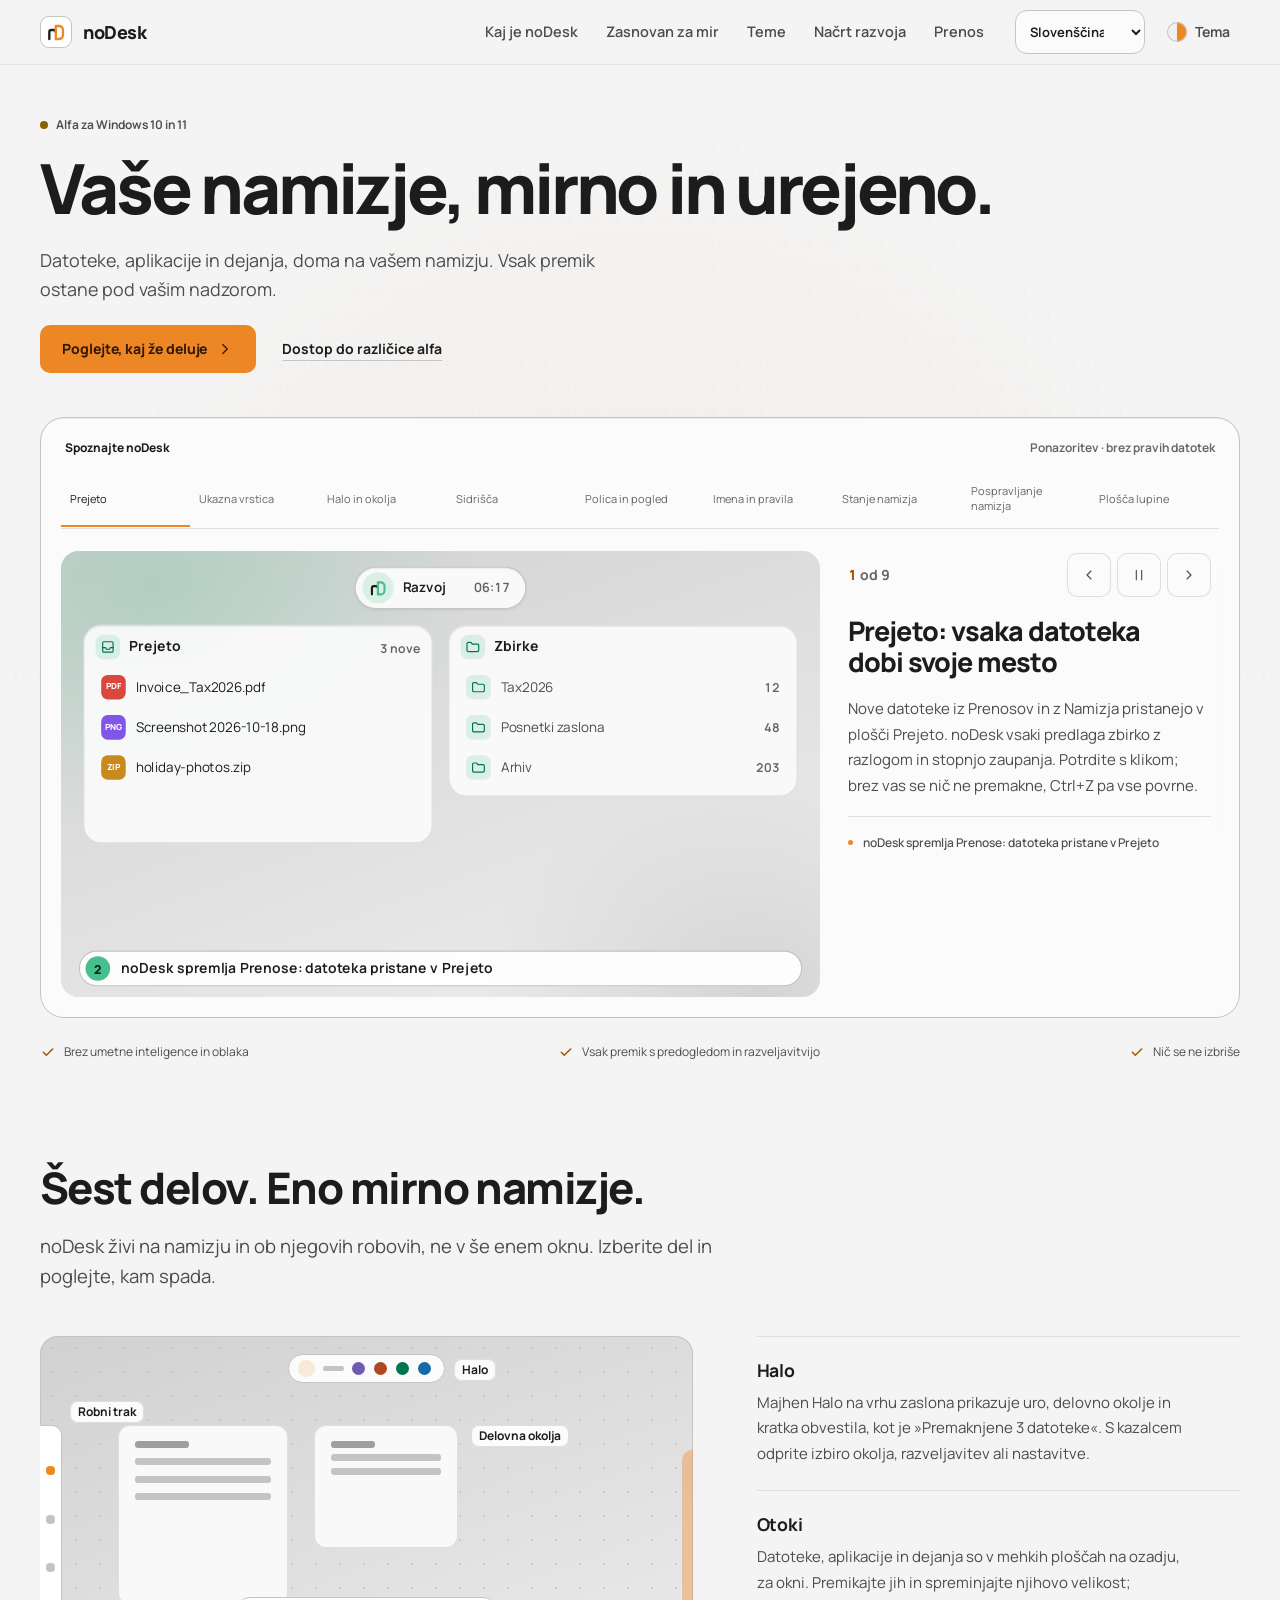
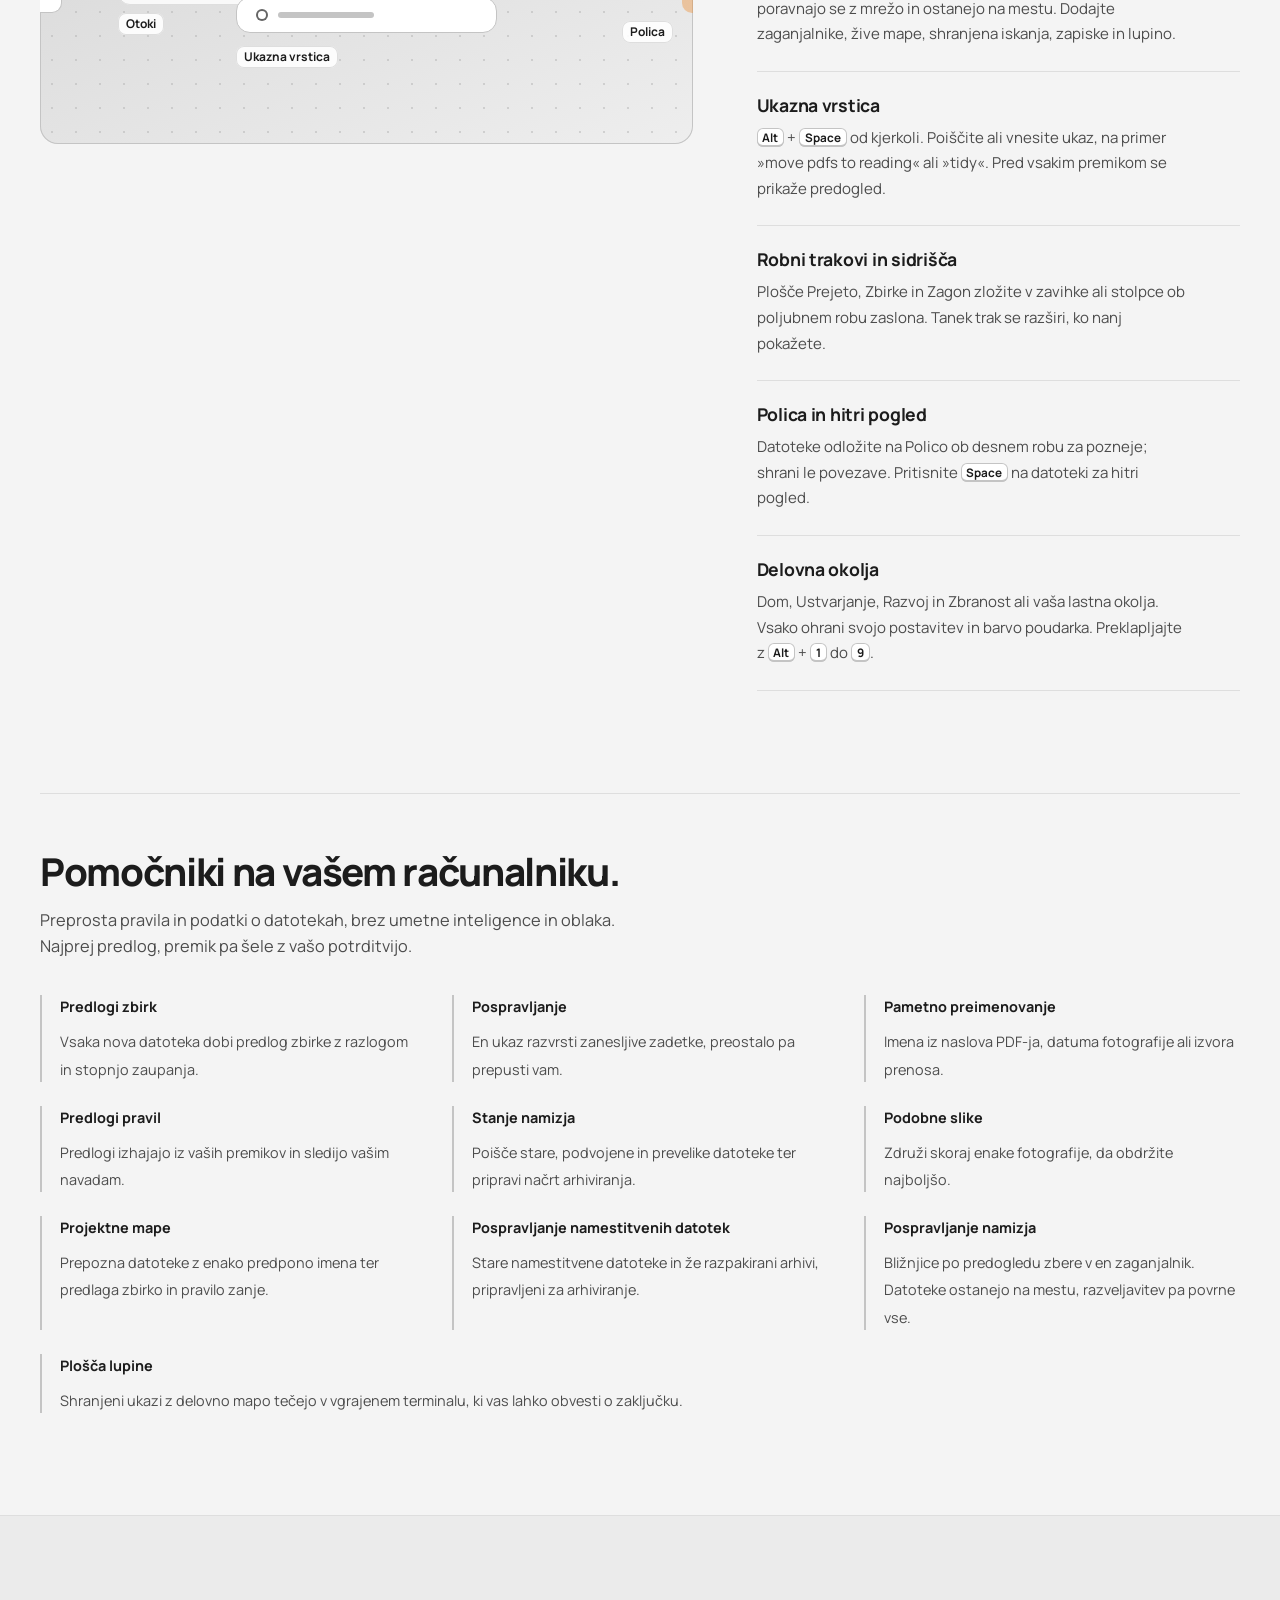
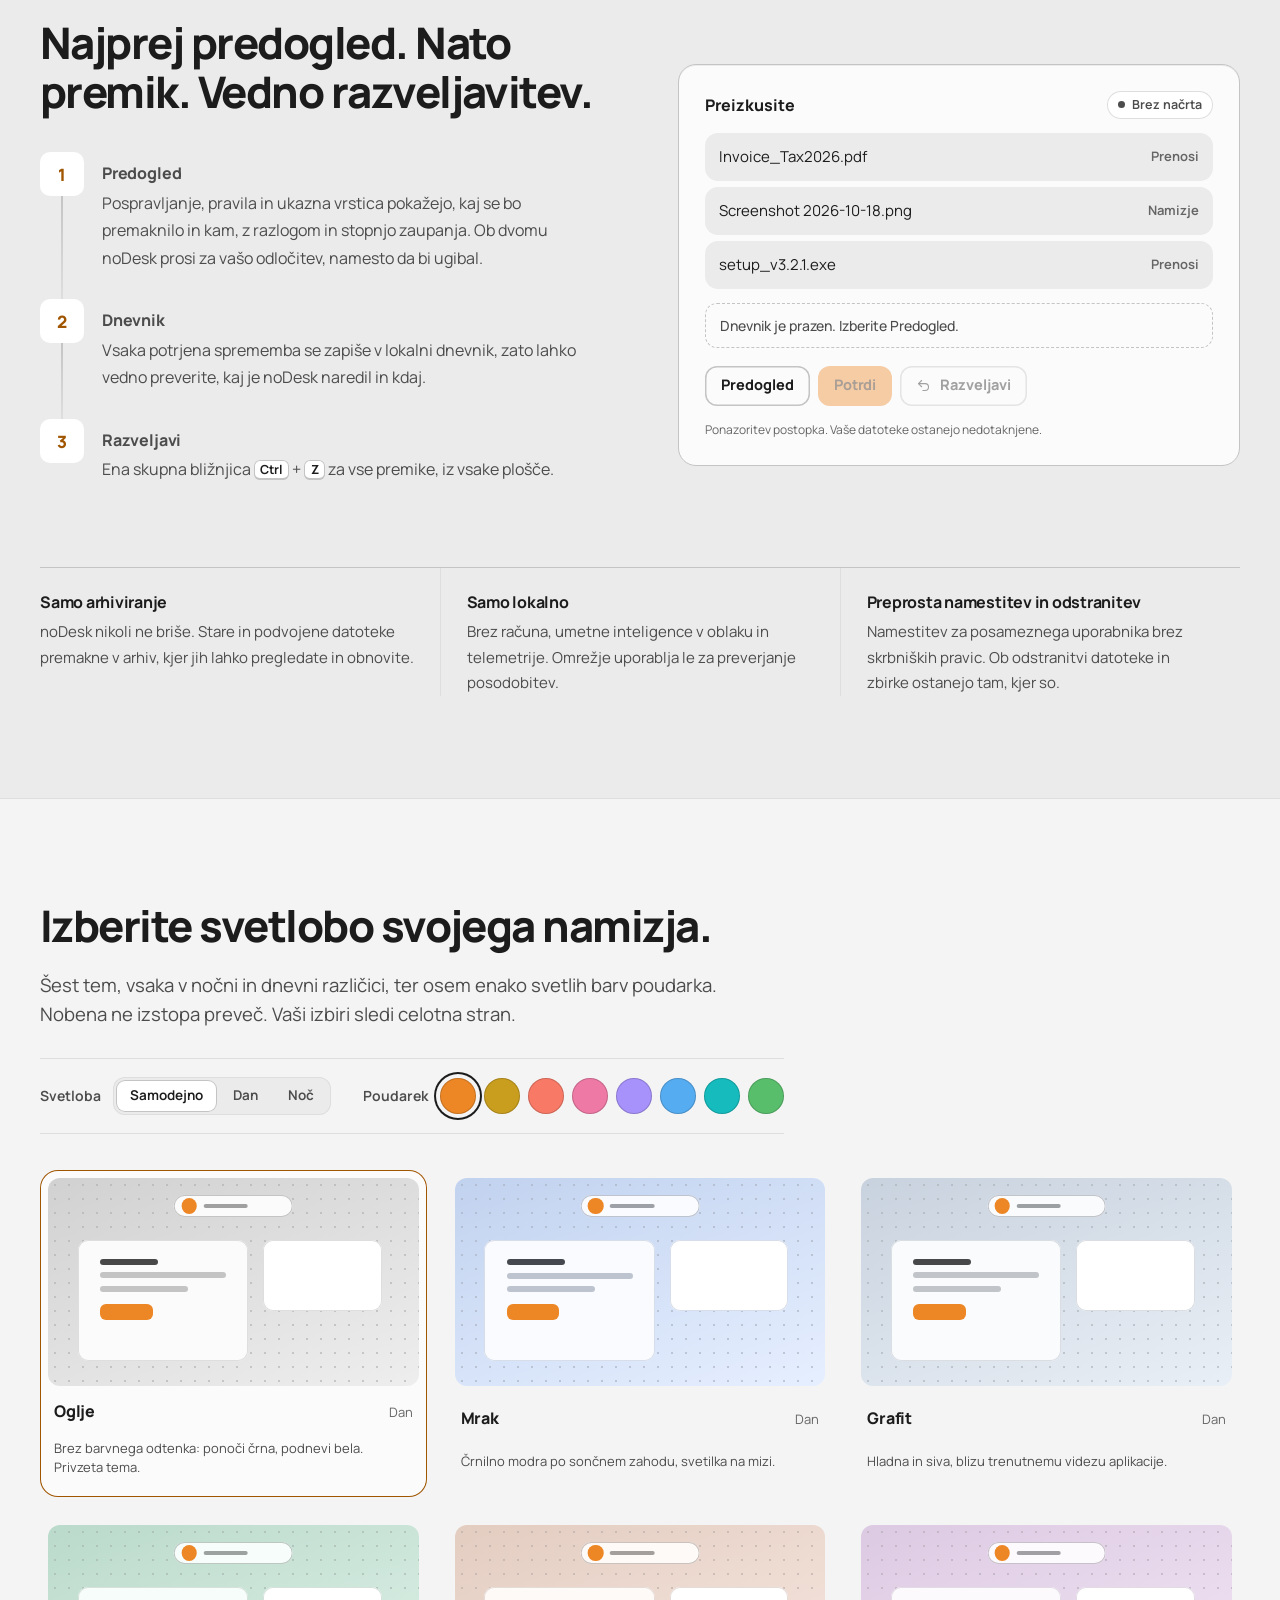
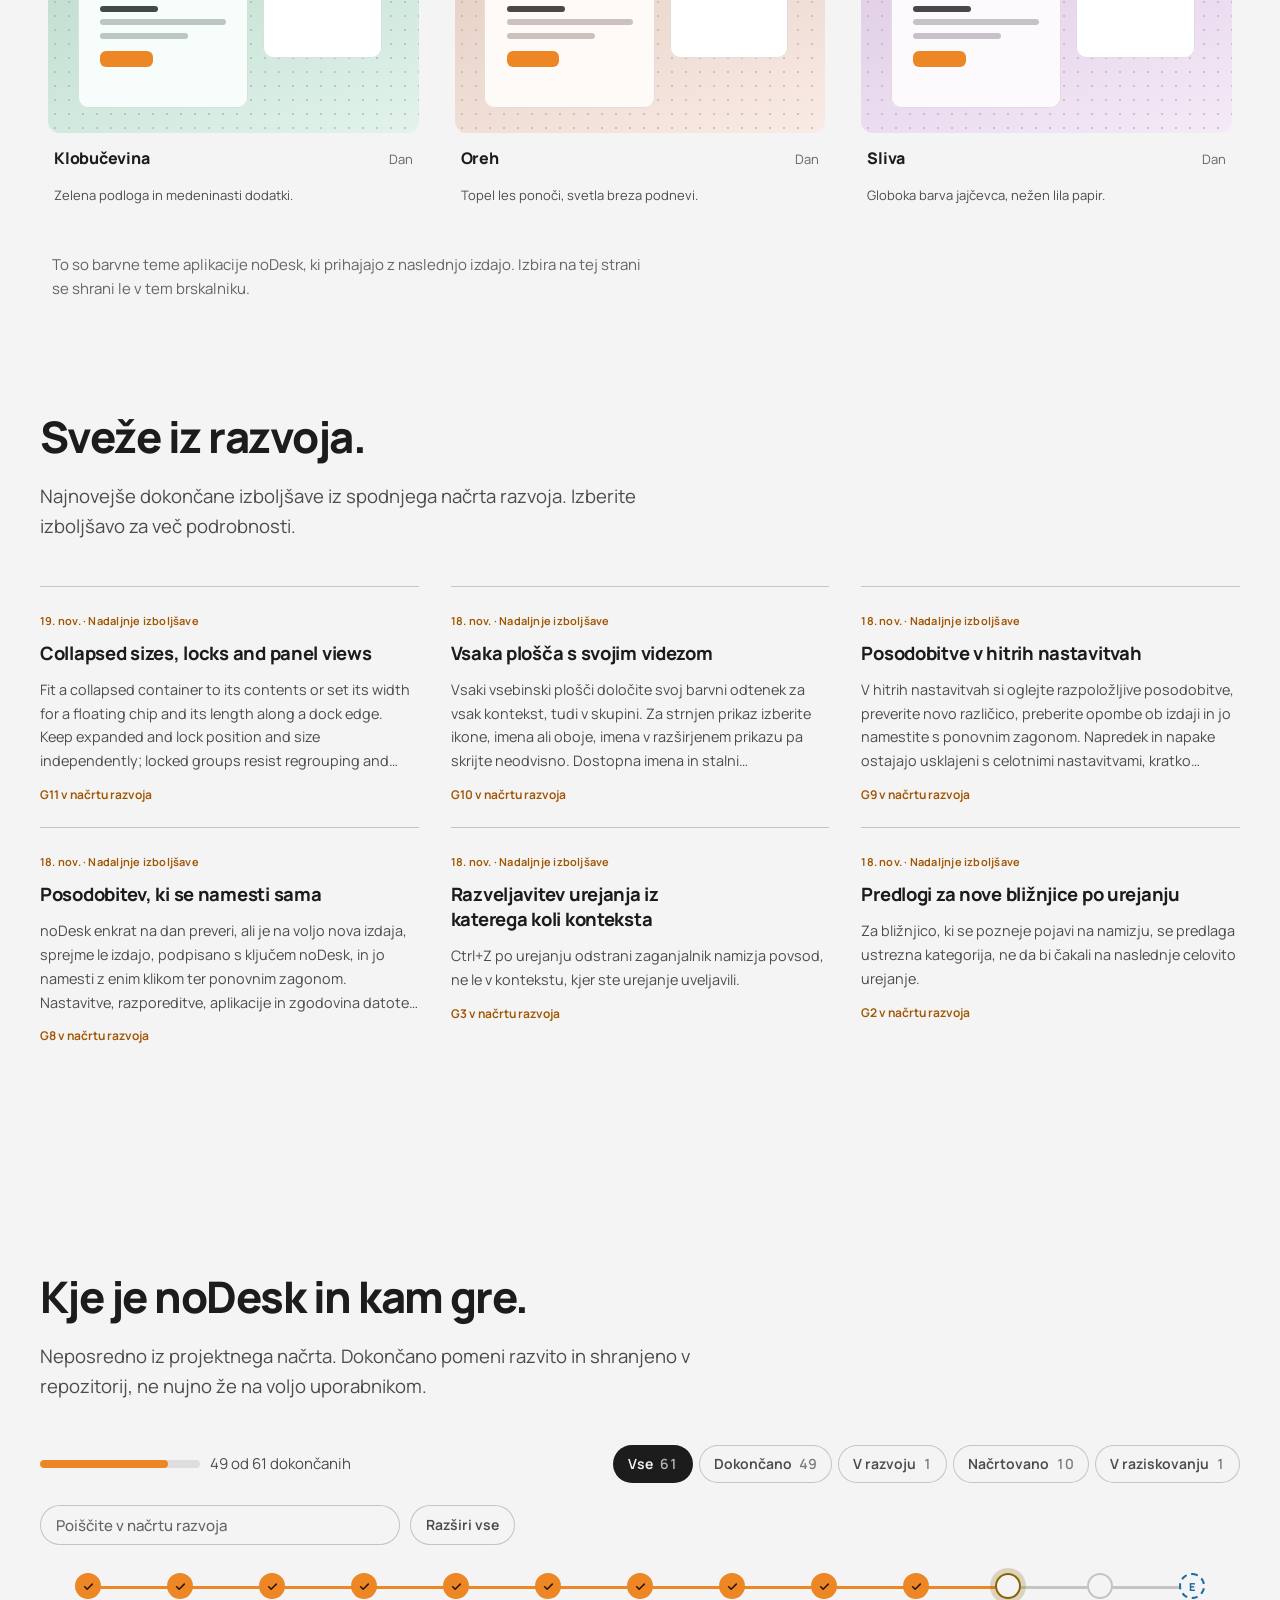
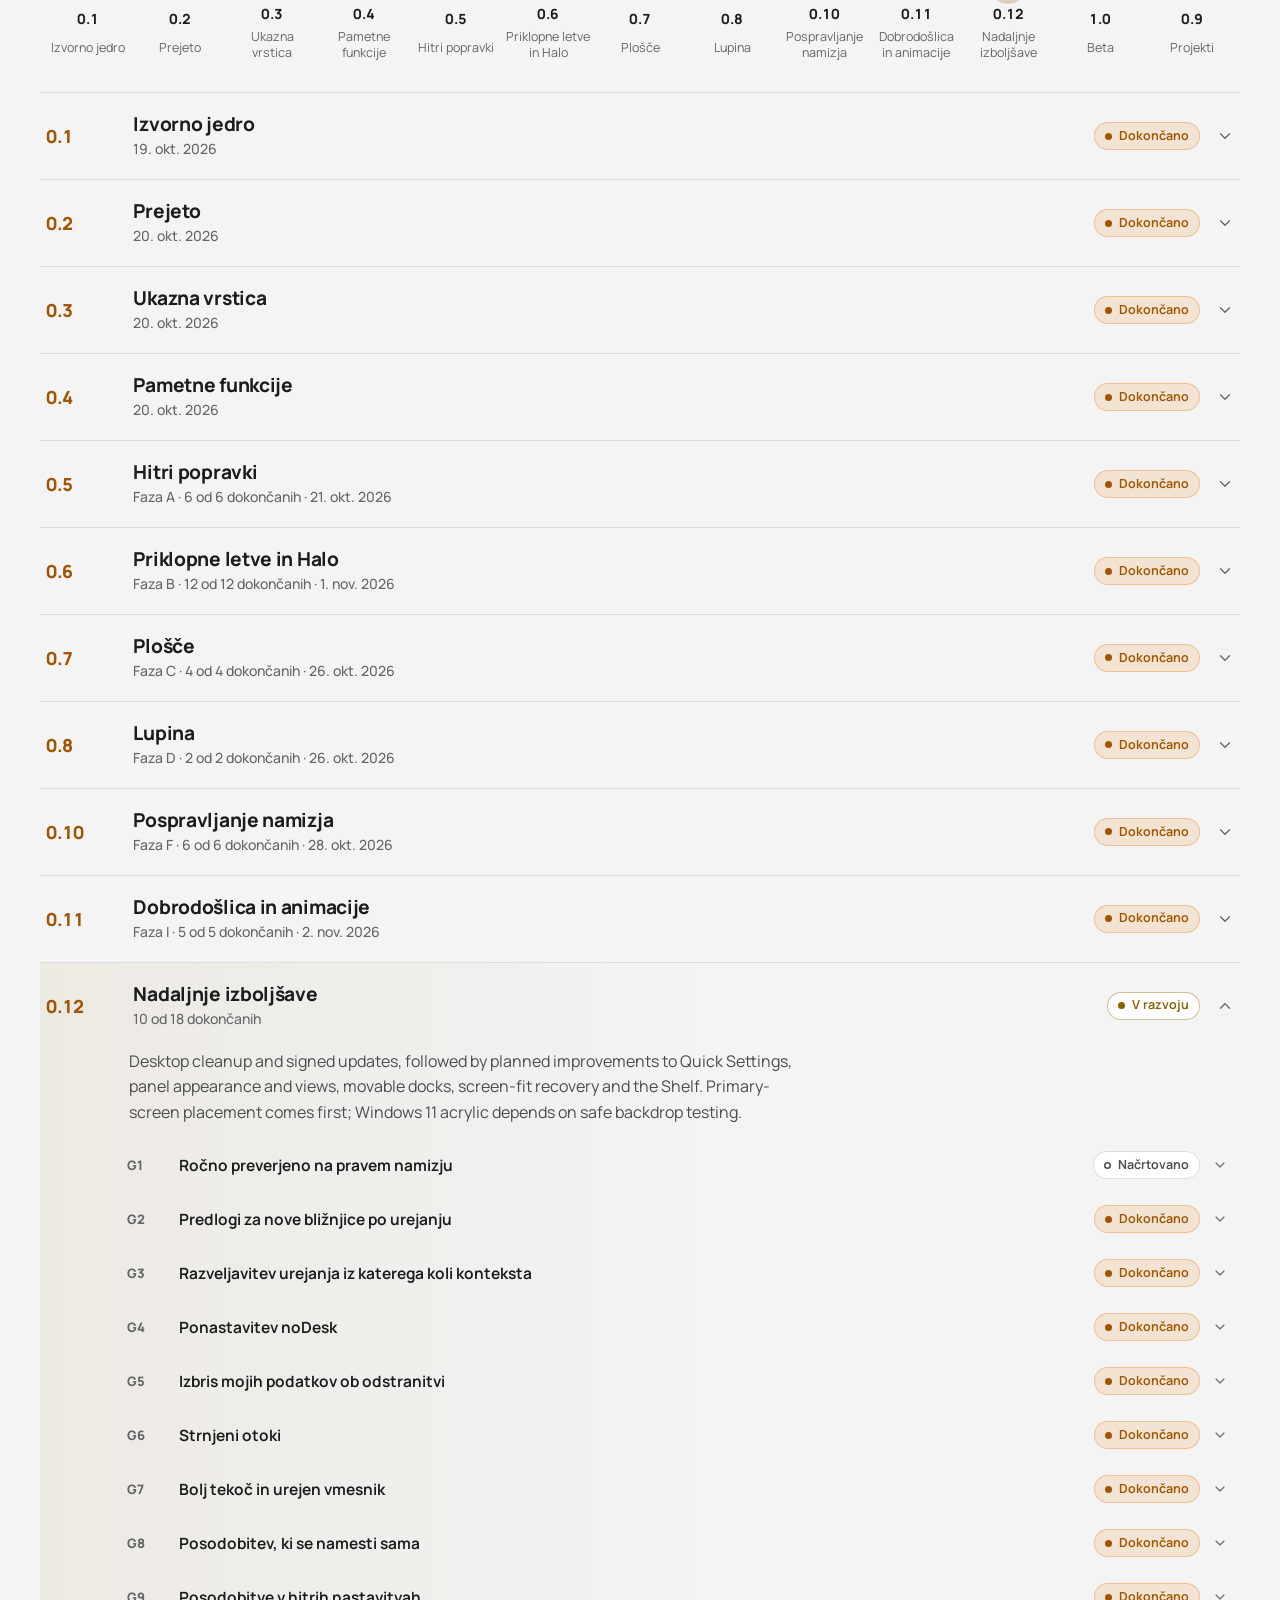
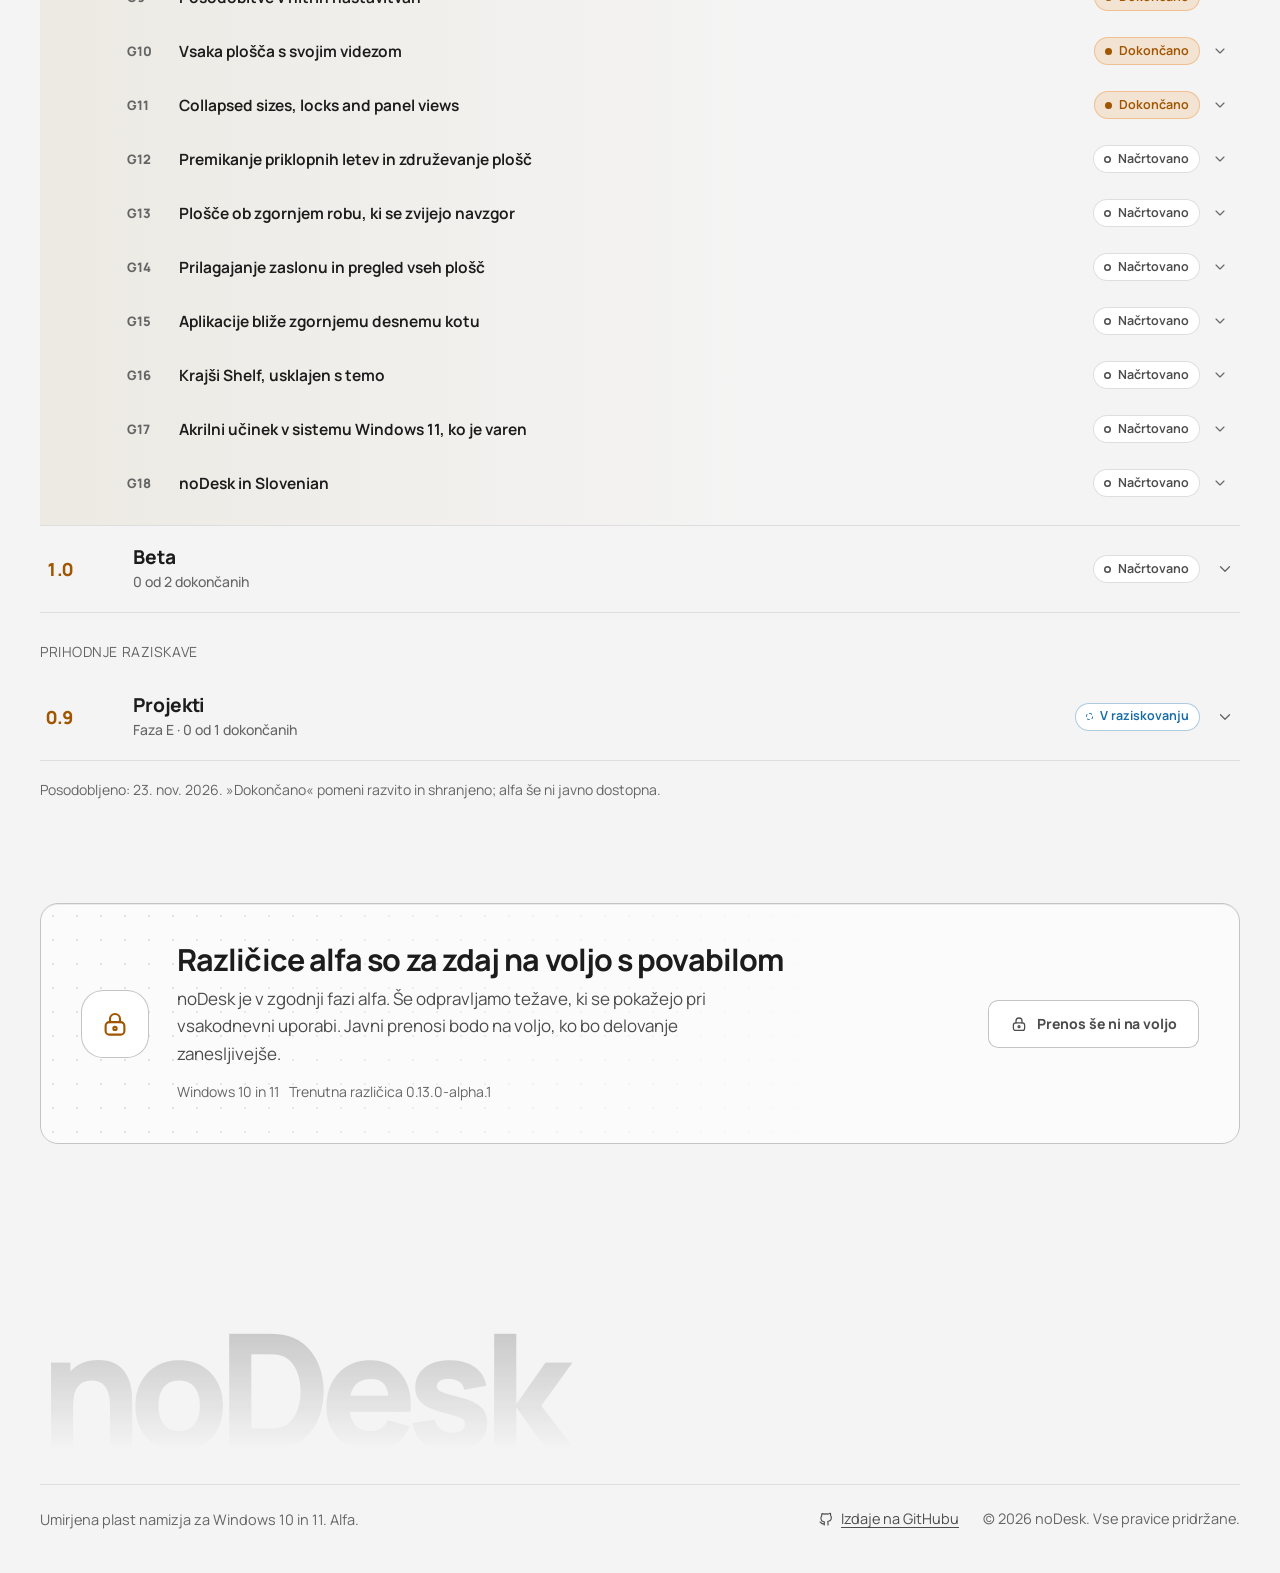
==== site/index.html @ 615052e1 "Site: update from b143b2d" ====
<!doctype html>
<html lang="sl">
<head>
<meta charset="utf-8">
<meta name="viewport" content="width=device-width, initial-scale=1">
<title data-en="noDesk – a calm desktop layer for Windows">noDesk – umirjeno namizje za Windows</title>
<meta name="description" data-en-content="noDesk is a calm, self-organising desktop layer for Windows: islands on your wallpaper, one Halo pill, a command bar on Alt+Space. Local, previewed, undoable. Alpha." content="noDesk je umirjena plast namizja za Windows: otoki na ozadju, Halo in ukazna vrstica z Alt+Space. Lokalno, s predogledom in razveljavitvijo. Alfa.">
<meta name="theme-color" content="#0a0a0a">
<meta property="og:type" content="website">
<meta property="og:site_name" content="noDesk">
<meta property="og:title" data-en-content="noDesk – a calm desktop layer for Windows" content="noDesk – umirjeno namizje za Windows">
<meta property="og:description" data-en-content="Islands on your wallpaper, one Halo pill, a command bar on Alt+Space. Every move previewed, journaled and undoable. Alpha for Windows." content="Otoki na ozadju, Halo in ukazna vrstica z Alt+Space. Vsak premik s predogledom, zapisom in razveljavitvijo. Alfa za Windows.">
<meta name="twitter:card" content="summary">
<meta name="twitter:title" data-en-content="noDesk – a calm desktop layer for Windows" content="noDesk – umirjeno namizje za Windows">
<meta name="twitter:description" data-en-content="Islands on your wallpaper, one Halo pill, a command bar on Alt+Space. Every move previewed, journaled and undoable." content="Otoki na ozadju, Halo in ukazna vrstica z Alt+Space. Vsak premik s predogledom, zapisom in razveljavitvijo.">
<link rel="icon" href="favicon.svg" type="image/svg+xml">
<link rel="preload" href="fonts/manrope-latin.woff2" as="font" type="font/woff2" crossorigin>
<link rel="stylesheet" href="css/themes.css?v=1425764a">
<link rel="stylesheet" href="css/site.css?v=1425764a">
<script>
  // Before first paint: the saved theme (family, mode, accent), the JS flag, and whether the intro plays.
  (function () {
    var r = document.documentElement, F = ["carbon", "dusk", "graphite", "felt", "walnut", "plum"], A = ["lamp", "brass", "coral", "rose", "iris", "sky", "teal", "fern"];
    var s = {};
    try { s = JSON.parse(localStorage.getItem("nodesk.site.theme.v2") || "{}") || {}; } catch (e) {}
    // ?theme=family.mode.accent previews a theme without saving it (e.g. ?theme=felt.light.brass)
    var q = (location.search.match(/[?&]theme=([a-z]+)\.(light|dark|system)\.([a-z]+)/) || []);
    if (q[1]) s = { family: q[1], mode: q[2], accent: q[3] };
    var mode = s.mode === "light" || s.mode === "dark" ? s.mode : (matchMedia("(prefers-color-scheme: light)").matches ? "light" : "dark");
    r.dataset.family = F.indexOf(s.family) >= 0 ? s.family : "carbon";
    r.dataset.accent = A.indexOf(s.accent) >= 0 ? s.accent : "lamp";
    r.dataset.mode = mode;
    r.classList.add("js");
    if (!matchMedia("(prefers-reduced-motion: reduce)").matches && !location.hash && window.scrollY < 40) r.classList.add("intro");
    setTimeout(function () { r.classList.remove("intro"); }, 9000);
    // If the module below never runs (old browser, file:// preview), show the content anyway.
    setTimeout(function () { if (!window.__nd) r.classList.remove("js", "intro"); }, 3500);
  })();
</script>
</head>
<body>
<a class="skip" href="#main"><span data-en="Skip to content">Preskoči na vsebino</span></a>

<!-- icon sprite -->
<svg width="0" height="0" style="position:absolute" aria-hidden="true" focusable="false">
  <symbol id="nmark" viewBox="0 0 64 64"><g fill="none" stroke-width="6.500" stroke-linecap="round" stroke-linejoin="round"><path d="M12 50V31a6 6 0 0 1 6-6h6a6 6 0 0 1 6 6" stroke="currentColor"/><path d="M30 50V14h9a11 11 0 0 1 11 11v14a11 11 0 0 1-11 11z" stroke="var(--accent)"/></g></symbol>
  <symbol id="i-menu" viewBox="0 0 24 24"><path d="M4 7h16M4 12h16M4 17h16"/></symbol>
  <symbol id="i-close" viewBox="0 0 24 24"><path d="M6 6l12 12M18 6 6 18"/></symbol>
  <symbol id="i-sun" viewBox="0 0 24 24"><circle cx="12" cy="12" r="4"/><path d="M12 3v2M12 19v2M3 12h2M19 12h2M5.600 5.600 7 7M17 17l1.400 1.400M18.400 5.600 17 7M7 17l-1.400 1.400"/></symbol>
  <symbol id="i-moon" viewBox="0 0 24 24"><path d="M20 14.500A8 8 0 0 1 9.500 4 8 8 0 1 0 20 14.500z"/></symbol>
  <symbol id="i-monitor" viewBox="0 0 24 24"><rect x="3" y="4" width="18" height="12" rx="2"/><path d="M8 20h8M12 16v4"/></symbol>
  <symbol id="i-islands" viewBox="0 0 24 24"><rect x="3" y="3" width="8" height="10" rx="2.500"/><rect x="13" y="3" width="8" height="6" rx="2.500"/><rect x="13" y="11" width="8" height="10" rx="2.500"/><rect x="3" y="15" width="8" height="6" rx="2.500"/></symbol>
  <symbol id="i-halo" viewBox="0 0 24 24"><rect x="3" y="8" width="18" height="8" rx="4"/><circle cx="7.500" cy="12" r="1.200"/><path d="M12 12h5"/></symbol>
  <symbol id="i-search" viewBox="0 0 24 24"><circle cx="11" cy="11" r="6.500"/><path d="m20 20-4.200-4.200"/></symbol>
  <symbol id="i-dock" viewBox="0 0 24 24"><rect x="3" y="4" width="18" height="16" rx="3"/><path d="M15 4v16"/><path d="M18 9h0M18 12h0M18 15h0" stroke-width="2.200"/></symbol>
  <symbol id="i-ctx" viewBox="0 0 24 24"><circle cx="8" cy="8" r="4.500"/><circle cx="16" cy="8" r="4.500"/><circle cx="12" cy="15.500" r="4.500"/></symbol>
  <symbol id="i-shelf" viewBox="0 0 24 24"><path d="M3 15v-2l3-8h12l3 8v2"/><path d="M3 15h5l1 2h6l1-2h5v4a1 1 0 0 1-1 1H4a1 1 0 0 1-1-1z"/></symbol>
  <symbol id="i-eye" viewBox="0 0 24 24"><path d="M2 12s3.600-7 10-7 10 7 10 7-3.600 7-10 7S2 12 2 12z"/><circle cx="12" cy="12" r="3"/></symbol>
  <symbol id="i-inbox" viewBox="0 0 24 24"><path d="M4 13V6a2 2 0 0 1 2-2h12a2 2 0 0 1 2 2v7"/><path d="M4 13h4.500l1 2.500h5l1-2.500H20v5a2 2 0 0 1-2 2H6a2 2 0 0 1-2-2z"/></symbol>
  <symbol id="i-pulse" viewBox="0 0 24 24"><path d="M3 12h4l2.500-6 4 12 2.500-6H21"/></symbol>
  <symbol id="i-tag" viewBox="0 0 24 24"><path d="M3 12.500V4a1 1 0 0 1 1-1h8.500l8.500 8.500a1 1 0 0 1 0 1.400l-7.100 7.100a1 1 0 0 1-1.400 0z"/><circle cx="8" cy="8" r="1.300"/></symbol>
  <symbol id="i-lock" viewBox="0 0 24 24"><rect x="4.500" y="10.500" width="15" height="10" rx="3"/><path d="M8 10.500V8a4 4 0 0 1 8 0v2.500"/><circle cx="12" cy="15.500" r="1.300"/></symbol>
  <symbol id="i-down" viewBox="0 0 24 24"><path d="M12 4v11M7 11l5 5 5-5M5 20h14"/></symbol>
  <symbol id="i-chev" viewBox="0 0 24 24"><path d="m6 9 6 6 6-6"/></symbol>
  <symbol id="i-check" viewBox="0 0 24 24"><path d="m5 12.500 4.500 4.500L19 7.500"/></symbol>
  <symbol id="i-pause" viewBox="0 0 24 24"><path d="M8 5v14M16 5v14"/></symbol>
  <symbol id="i-play" viewBox="0 0 24 24"><path d="M7 5v14l12-7z"/></symbol>
  <symbol id="i-gh" viewBox="0 0 24 24"><path d="M9 19c-4 1.200-4-2-6-2.500M15 21v-3.200c0-1 .1-1.400-.5-2 2.800-.3 5.500-1.400 5.500-6a4.600 4.600 0 0 0-1.300-3.200 4.300 4.300 0 0 0-.1-3.200s-1-.3-3.400 1.300a11.500 11.500 0 0 0-6 0C6.800 3.800 5.800 4.100 5.800 4.100a4.300 4.300 0 0 0-.1 3.200A4.600 4.600 0 0 0 4.400 10.500c0 4.600 2.700 5.700 5.500 6-.6.600-.6 1.200-.5 2V21"/></symbol>
  <symbol id="i-folder" viewBox="0 0 24 24"><path d="M3 7a2 2 0 0 1 2-2h4l2 2.500h8a2 2 0 0 1 2 2V17a2 2 0 0 1-2 2H5a2 2 0 0 1-2-2z"/></symbol>
  <symbol id="i-undo" viewBox="0 0 24 24"><path d="M9 14 4 9l5-5"/><path d="M4 9h10.500a5.500 5.500 0 0 1 0 11H11"/></symbol>
  <symbol id="i-palette" viewBox="0 0 24 24"><path d="M12 3a9 9 0 1 0 0 18c1.4 0 2-1 2-2 0-.6-.3-1-.6-1.4-.3-.4-.6-.8-.6-1.4 0-1 .8-1.7 1.7-1.7H16a5 5 0 0 0 5-5C21 6 17 3 12 3z"/><circle cx="7.5" cy="11" r="1.2"/><circle cx="10.5" cy="7.2" r="1.2"/><circle cx="15" cy="7.5" r="1.2"/></symbol>
</svg>

<div class="progress" id="progress" aria-hidden="true"></div>
<header class="top">
  <div class="wrap">
    <a class="brand" href="#top" aria-label="noDesk, nazaj na vrh" data-en-aria-label="noDesk, back to top"><span class="mark"><svg viewBox="0 0 64 64" style="color:var(--text-1)" aria-hidden="true"><g fill="none" stroke-width="6.500" stroke-linecap="round" stroke-linejoin="round"><path pathLength="1" d="M12 50V31a6 6 0 0 1 6-6h6a6 6 0 0 1 6 6" stroke="currentColor"/><path pathLength="1" d="M30 50V14h9a11 11 0 0 1 11 11v14a11 11 0 0 1-11 11z" stroke="var(--accent)"/></g></svg></span><span class="bn">noDesk</span></a>
    <nav class="main" aria-label="Razdelki" data-st="1" data-en-aria-label="Sections">
      <a href="#parts"><span data-en="What it is">Kaj je noDesk</span></a>
      <a href="#calm"><span data-en="Calm by design">Zasnovan za mir</span></a>
      <a href="#yours"><span data-en="Themes">Teme</span></a>
      <a href="#roadmap"><span data-en="Roadmap">Načrt razvoja</span></a>
      <a href="#download"><span data-en="Download">Prenos</span></a>
    </nav>
    <label class="language" data-st="1"><span class="sr"><span data-en="Language">Jezik</span></span><select id="language" aria-label="Jezik" data-en-aria-label="Language"><option value="sl" lang="sl">Slovenščina</option><option value="en" lang="en">English</option></select></label>
    <div class="tpop-wrap" data-st="1">
      <button class="iconbtn themebtn" id="theme-btn" type="button" aria-label="Tema" data-en-aria-label="Theme" aria-haspopup="true" aria-expanded="false" aria-controls="theme-pop"><span class="sw" aria-hidden="true"></span><span class="lbl"><span data-en="Theme">Tema</span></span></button>
      <div class="tpop" id="theme-pop" role="group" aria-label="Tema" hidden data-en-aria-label="Theme">
        <h4><span data-en="Theme">Tema</span></h4><div class="famlist" data-theme-fams></div>
        <h4><span data-en="Light">Svetloba</span></h4><div class="seg" data-theme-mode role="group" aria-label="Svetlo ali temno" data-en-aria-label="Light or dark"></div>
        <h4><span data-en="Accent">Poudarek</span></h4><div class="accrow" data-theme-accents role="group" aria-label="Barva poudarka" data-en-aria-label="Accent colour"></div>
      </div>
    </div>
    <button class="iconbtn menubtn" id="menu-btn" type="button" data-st="1" aria-expanded="false" aria-controls="mobile-nav" aria-label="Meni" data-en-aria-label="Menu"><svg class="i m-open" aria-hidden="true"><use href="#i-menu"/></svg><svg class="i m-close" aria-hidden="true"><use href="#i-close"/></svg></button>
  </div>
  <nav class="mnav" id="mobile-nav" aria-label="Razdelki" hidden data-en-aria-label="Sections">
    <a href="#parts"><span data-en="What it is">Kaj je noDesk</span></a>
    <a href="#calm"><span data-en="Calm by design">Zasnovan za mir</span></a>
    <a href="#yours"><span data-en="Themes">Teme</span></a>
    <a href="#roadmap"><span data-en="Roadmap">Načrt razvoja</span></a>
    <a href="#download"><span data-en="Download">Prenos</span></a>
  </nav>
</header>

<main id="main">
<section class="hero" id="top">
  <canvas class="mat" id="mat" aria-hidden="true"></canvas>
  <div class="wrap">
    <div class="copy">
      <p class="badge" data-st="1"><span data-en="Alpha for Windows 10 and 11">Alfa za Windows 10 in 11</span></p>
      <h1 id="tagline"><span class="w" style="--i:0"><span data-en="Your">Vaše</span></span> <span class="w" style="--i:1"><span data-en="desktop,">namizje,</span></span> <span class="w" style="--i:2"><span data-en="quietly">mirno</span></span> <span class="w" style="--i:3">in</span> <span class="w" style="--i:4"><span data-en="order.">urejeno.</span></span></h1>
      <p class="lede" data-st="2"><span data-en="Files, apps and actions, at home on your desktop. You stay in control of every move.">Datoteke, aplikacije in dejanja, doma na vašem namizju. Vsak premik ostane pod vašim nadzorom.</span></p>
      <div class="cta" data-st="2">
        <a class="btn" href="#roadmap"><span data-en="See what is built">Poglejte, kaj že deluje</span><svg class="i" aria-hidden="true" style="rotate:-90deg"><use href="#i-chev"/></svg></a>
        <a class="text-link" href="#download"><span data-en="Get alpha access">Dostop do različice alfa</span></a>
      </div>
    </div>
    <div class="galwrap"><div class="gal" id="gal" role="group" aria-roledescription="vrtiljak" aria-label="Prikazi funkcij" data-en-aria-roledescription="carousel" data-en-aria-label="Feature animations">
      <div class="tour-head" data-st="3">
        <div class="demo-label"><span data-en="Interactive tour">Spoznajte noDesk</span><span data-en="Illustrated demo · no real files">Ponazoritev · brez pravih datotek</span></div>
        <label class="feature-picker"><span data-en="Choose a feature">Izberite funkcijo</span><select id="feature-select" aria-label="Izberite funkcijo" data-en-aria-label="Choose a feature"></select></label>
        <div class="dots" id="dots" aria-label="Izberite funkcijo" data-en-aria-label="Choose a feature"></div>
      </div>
      <div class="gleft" data-st="3">
      <div class="stagebox" id="stagebox">
        <div class="stage" id="stage" data-ctx="home" aria-hidden="true" inert>
          <div class="wall"></div>
          <div class="halo" id="halo">
            <span class="nmark"><svg viewBox="0 0 24 24" style="color:var(--text)"><use href="#nmark"/></svg></span>
            <span class="cur" id="halo-cur"><span data-en="Home">Dom</span></span>
            <span class="ctxs" role="group">
              <button class="ctx" type="button" tabindex="-1" data-ctx="home" aria-pressed="true"><span data-en="Home">Dom</span></button>
              <button class="ctx" type="button" tabindex="-1" data-ctx="art" aria-pressed="false"><span data-en="Art">Ustvarjanje</span></button>
              <button class="ctx" type="button" tabindex="-1" data-ctx="dev" aria-pressed="false"><span data-en="Dev">Razvoj</span></button>
              <button class="ctx" type="button" tabindex="-1" data-ctx="focus" aria-pressed="false"><span data-en="Focus">Zbranost</span></button>
            </span>
            <span class="status" id="halo-status"></span>
            <span class="clock" id="halo-clock">09:41</span>
          </div>
          <div id="scene-host"></div>
          <div class="scap" id="scap"><b id="scap-n"></b><span id="scap-t"></span></div>
          <div class="cursor off" id="cursor"><svg width="22" height="22" viewBox="0 0 22 22"><path d="M3 2l14 7.500-6.200 1.800L8 17.500z" fill="#fff" stroke="#111" stroke-width="1.300" stroke-linejoin="round"/></svg></div>
          <div class="flyer" id="flyer" hidden></div>
        </div>
      </div>
      </div>
      <div class="gcap" data-st="4">
        <div class="gtop">
          <span class="gnum" id="g-num"></span>
          <div class="gctl" id="gctl">
            <button type="button" id="g-prev" aria-label="Prejšnja funkcija" data-en-aria-label="Previous feature"><svg class="i" aria-hidden="true" style="rotate:90deg"><use href="#i-chev"/></svg></button>
            <button type="button" id="g-toggle" aria-label="Zaustavi animacijo" data-en-aria-label="Pause animation"><svg class="i p-pause" aria-hidden="true"><use href="#i-pause"/></svg><svg class="i p-play" aria-hidden="true"><use href="#i-play"/></svg></button>
            <button type="button" id="g-next" aria-label="Naslednja funkcija" data-en-aria-label="Next feature"><svg class="i" aria-hidden="true" style="rotate:-90deg"><use href="#i-chev"/></svg></button>
          </div>
        </div>
        <h3 id="g-title"><span data-en="Inbox">Prejeto</span></h3>
        <p class="gdesc" id="g-desc"></p>
        <p class="gnow"><span class="pip" aria-hidden="true"></span><span id="g-now"></span></p>
      </div>
      <noscript><p class="gdesc" style="margin-top:12px">Animirani prikazi funkcij potrebujejo JavaScript. Spodaj lahko spoznate Prejeto, ukazno vrstico, Halo, delovna okolja, sidrišča, Polico, hitri pogled in pomočnike.</p></noscript>
    </div></div>
  </div>
</section>

<section class="tailsec">
  <div class="wrap tail" data-st="5">
    <p class="lede lede-m"><span data-en="noDesk is a calm, self-organising layer for Windows. Files, apps and actions live in islands on your wallpaper, one pill keeps you oriented, and">noDesk je umirjena plast za Windows, ki pomaga urejati namizje. Datoteke, aplikacije in dejanja so na otokih na ozadju, Halo vam pomaga ohraniti pregled,</span> <kbd>Alt</kbd> + <kbd>Space</kbd> <span data-en="reaches everything.">pa odpre pot do vsega.</span></p>
    <ul class="facts"><li><svg class="i" aria-hidden="true"><use href="#i-check"/></svg><span data-en="No AI, no cloud">Brez umetne inteligence in oblaka</span></li><li><svg class="i" aria-hidden="true"><use href="#i-check"/></svg><span data-en="Every move previewed and undoable">Vsak premik s predogledom in razveljavitvijo</span></li><li><svg class="i" aria-hidden="true"><use href="#i-check"/></svg><span data-en="Nothing is ever deleted">Nič se ne izbriše</span></li></ul>
  </div>
</section>

<section id="parts">
  <div class="wrap">
    <div class="shead">
      <h2><span data-en="Six parts. One calm desk.">Šest delov. Eno mirno namizje.</span></h2>
      <p class="lede"><span data-en="noDesk sits on and around your desktop instead of in another window. Point at a part to see where it lives.">noDesk živi na namizju in ob njegovih robovih, ne v še enem oknu. Izberite del in poglejte, kam spada.</span></p>
    </div>
    <div class="anat">
      <div class="screen" id="screen" aria-hidden="true">
        <div class="part p-ctx" data-part="ctx"></div>
        <div class="part p-halo" data-part="halo"><i></i><u></u><s style="--ctx-c:var(--ctx-home)"></s><s style="--ctx-c:var(--ctx-art)"></s><s style="--ctx-c:var(--ctx-dev)"></s><s style="--ctx-c:var(--ctx-focus)"></s></div>
        <div class="part p-isl a" data-part="islands"><i></i><i></i><i></i><i></i></div>
        <div class="part p-isl b" data-part="islands"><i></i><i></i><i></i></div>
        <div class="part p-rail" data-part="rails"><i></i><i></i><i></i></div>
        <div class="part p-shelf" data-part="shelf"></div>
        <div class="part p-cmd" data-part="cmd"><i></i><u></u></div>
        <span class="plabel" data-part="halo" style="left:63.5%;top:5.6%">Halo</span>
        <span class="plabel" data-part="islands" style="left:12%;top:68%"><span data-en="Islands">Otoki</span></span>
        <span class="plabel" data-part="rails" style="left:4.6%;top:16%"><span data-en="Edge rail">Robni trak</span></span>
        <span class="plabel" data-part="shelf" style="right:3%;top:70%"><span data-en="Shelf">Polica</span></span>
        <span class="plabel" data-part="cmd" style="left:30%;top:76%"><span data-en="Command bar">Ukazna vrstica</span></span>
        <span class="plabel" data-part="ctx" style="left:66%;top:22%"><span data-en="Contexts">Delovna okolja</span></span>
      </div>
      <ul class="parts" id="parts-list">
        <li><button type="button" data-part="halo" aria-pressed="false"><h3><span data-en="The Halo">Halo</span></h3><p><span data-en="One small pill at the top of the screen with the time, your context and short status lines such as “Moved 3 files”. Point at it to switch context, undo or open settings.">Majhen Halo na vrhu zaslona prikazuje uro, delovno okolje in kratka obvestila, kot je »Premaknjene 3 datoteke«. S kazalcem odprite izbiro okolja, razveljavitev ali nastavitve.</span></p></button></li>
        <li><button type="button" data-part="islands" aria-pressed="false"><h3><span data-en="Islands">Otoki</span></h3><p><span data-en="Files, apps and actions sit in soft panels on the wallpaper, behind your windows. Drag them anywhere and resize them; they snap to a grid and stay put. Add your own: launcher groups, live folders, saved searches, notes and a Shell.">Datoteke, aplikacije in dejanja so v mehkih ploščah na ozadju, za okni. Premikajte jih in spreminjajte njihovo velikost; poravnajo se z mrežo in ostanejo na mestu. Dodajte zaganjalnike, žive mape, shranjena iskanja, zapiske in lupino.</span></p></button></li>
        <li><button type="button" data-part="cmd" aria-pressed="false"><h3><span data-en="Command bar">Ukazna vrstica</span></h3><p><kbd>Alt</kbd> + <kbd>Space</kbd> <span data-en="from anywhere. Search, or type what you want, like “move pdfs to reading” or “tidy”. It shows a preview before anything moves.">od kjerkoli. Poiščite ali vnesite ukaz, na primer »move pdfs to reading« ali »tidy«. Pred vsakim premikom se prikaže predogled.</span></p></button></li>
        <li><button type="button" data-part="rails" aria-pressed="false"><h3><span data-en="Edge rails and docks">Robni trakovi in sidrišča</span></h3><p><span data-en="Stack panels such as Inbox, Bins and Launch on any screen edge, as tabs or columns. A thin strip widens when you point at it.">Plošče Prejeto, Zbirke in Zagon zložite v zavihke ali stolpce ob poljubnem robu zaslona. Tanek trak se razširi, ko nanj pokažete.</span></p></button></li>
        <li><button type="button" data-part="shelf" aria-pressed="false"><h3><span data-en="Shelf and Peek">Polica in hitri pogled</span></h3><p><span data-en="Drop files on the Shelf at the right edge to hold them for later; it keeps references only. Press">Datoteke odložite na Polico ob desnem robu za pozneje; shrani le povezave. Pritisnite</span> <kbd>Space</kbd> <span data-en="on any file for a quick look.">na datoteki za hitri pogled.</span></p></button></li>
        <li><button type="button" data-part="ctx" aria-pressed="false"><h3><span data-en="Contexts">Delovna okolja</span></h3><p><span data-en="Home, Art, Dev and Focus, or your own. Each keeps its own layout and accent colour. Switch with">Dom, Ustvarjanje, Razvoj in Zbranost ali vaša lastna okolja. Vsako ohrani svojo postavitev in barvo poudarka. Preklapljajte z</span> <kbd>Alt</kbd> + <kbd>1</kbd> <span data-en="to">do</span> <kbd>9</kbd>.</p></button></li>
      </ul>
    </div>
    <div class="helpers">
      <div><h2><span data-en="Helpers that run on your PC.">Pomočniki na vašem računalniku.</span></h2><p class="lede"><span data-en="Plain rules and file metadata, no AI and no cloud. Each one suggests first and moves only when you say so.">Preprosta pravila in podatki o datotekah, brez umetne inteligence in oblaka. Najprej predlog, premik pa šele z vašo potrditvijo.</span></p></div>
      <ul class="hlist">
        <li><b><span data-en="Bin suggestions">Predlogi zbirk</span></b><span><span data-en="Every new file gets a suggested bin, with the reason and a confidence.">Vsaka nova datoteka dobi predlog zbirke z razlogom in stopnjo zaupanja.</span></span></li>
        <li><b><span data-en="Tidy">Pospravljanje</span></b><span><span data-en="One command sorts the sure things and leaves the rest for you.">En ukaz razvrsti zanesljive zadetke, preostalo pa prepusti vam.</span></span></li>
        <li><b><span data-en="Smart rename">Pametno preimenovanje</span></b><span><span data-en="Names from a PDF’s title, a photo’s date or where a download came from.">Imena iz naslova PDF-ja, datuma fotografije ali izvora prenosa.</span></span></li>
        <li><b><span data-en="Rule suggestions">Predlogi pravil</span></b><span><span data-en="Learned from your own moves, so it follows your habits.">Predlogi izhajajo iz vaših premikov in sledijo vašim navadam.</span></span></li>
        <li><b><span data-en="Desk health">Stanje namizja</span></b><span><span data-en="Finds stale, duplicate and oversized files and plans an archive.">Poišče stare, podvojene in prevelike datoteke ter pripravi načrt arhiviranja.</span></span></li>
        <li><b><span data-en="Near-duplicate images">Podobne slike</span></b><span><span data-en="Groups photos that are almost the same, so you keep the best one.">Združi skoraj enake fotografije, da obdržite najboljšo.</span></span></li>
        <li><b><span data-en="Project folders">Projektne mape</span></b><span><span data-en="Spots files that share a name prefix and offers a bin and a rule for them.">Prepozna datoteke z enako predpono imena ter predlaga zbirko in pravilo zanje.</span></span></li>
        <li><b><span data-en="Installer clean-up">Pospravljanje namestitvenih datotek</span></b><span><span data-en="Old setup files and archives you already unpacked, ready to put away.">Stare namestitvene datoteke in že razpakirani arhivi, pripravljeni za arhiviranje.</span></span></li>
        <li><b><span data-en="Desktop cleanup">Pospravljanje namizja</span></b><span><span data-en="Shortcuts sorted into one launcher after a preview. Files stay put, and one undo reverses it.">Bližnjice po predogledu zbere v en zaganjalnik. Datoteke ostanejo na mestu, razveljavitev pa povrne vse.</span></span></li>
        <li><b><span data-en="Shell panel">Plošča lupine</span></b><span><span data-en="Saved commands with a working folder, run in a built-in terminal that can tell you when they finish.">Shranjeni ukazi z delovno mapo tečejo v vgrajenem terminalu, ki vas lahko obvesti o zaključku.</span></span></li>
      </ul>
    </div>
  </div>
</section>

<section class="calm" id="calm">
  <div class="wrap">
    <div class="grid">
      <div>
        <h2><span data-en="Show first. Move second. Undo always.">Najprej predogled. Nato premik. Vedno razveljavitev.</span></h2>
        <ol class="steps">
          <li><div><b><span data-en="Preview">Predogled</span></b><span><span data-en="Tidy, rules and the command bar all show exactly what will move where, with a reason and a confidence. Low confidence says “needs you” instead of guessing.">Pospravljanje, pravila in ukazna vrstica pokažejo, kaj se bo premaknilo in kam, z razlogom in stopnjo zaupanja. Ob dvomu noDesk prosi za vašo odločitev, namesto da bi ugibal.</span></span></div></li>
          <li><div><b><span data-en="Journal">Dnevnik</span></b><span><span data-en="Every applied change is written to a local journal, so noDesk can always tell you what it did and when.">Vsaka potrjena sprememba se zapiše v lokalni dnevnik, zato lahko vedno preverite, kaj je noDesk naredil in kdaj.</span></span></div></li>
          <li><div><b><span data-en="Undo">Razveljavi</span></b><span><span data-en="One shared">Ena skupna bližnjica</span> <kbd>Ctrl</kbd> + <kbd>Z</kbd> <span data-en="across every move, from any panel.">za vse premike, iz vsake plošče.</span></span></div></li>
        </ol>
      </div>
      <div class="try" id="try" data-state="idle" aria-label="Interaktivni primer" data-en-aria-label="Interactive example">
        <div class="th-row"><b><span data-en="Try it">Preizkusite</span></b><span class="chip" id="try-chip"><span data-en="Nothing planned">Brez načrta</span></span></div>
        <ul>
          <li><span>Invoice_Tax2026.pdf</span><span class="to" data-to="Tax2026"><span data-en="Downloads">Prenosi</span></span></li>
          <li><span>Screenshot 2026-10-18.png</span><span class="to" data-to="Screenshots"><span data-en="Desktop">Namizje</span></span></li>
          <li><span>setup_v3.2.1.exe</span><span class="to" data-to="Archive/Installers"><span data-en="Downloads">Prenosi</span></span></li>
        </ul>
        <div class="journal" id="try-journal" role="status" aria-live="polite"><span data-en="Journal is empty. Press Preview.">Dnevnik je prazen. Izberite Predogled.</span></div>
        <div class="acts">
          <button class="btn ghost" type="button" id="try-preview"><span data-en="Preview">Predogled</span></button>
          <button class="btn" type="button" id="try-apply" disabled><span data-en="Apply">Potrdi</span></button>
          <button class="btn ghost" type="button" id="try-undo" disabled><svg class="i" aria-hidden="true" style="width:15px;height:15px"><use href="#i-undo"/></svg><span data-en="Undo">Razveljavi</span></button>
        </div>
        <p class="foot"><span data-en="A model of the flow. It touches no files.">Ponazoritev postopka. Vaše datoteke ostanejo nedotaknjene.</span></p>
      </div>
    </div>
    <div class="promises">
      <div><h3><span data-en="Archive only">Samo arhiviranje</span></h3><p><span data-en="noDesk never deletes. Old and duplicate files move to an archive you can browse and restore from.">noDesk nikoli ne briše. Stare in podvojene datoteke premakne v arhiv, kjer jih lahko pregledate in obnovite.</span></p></div>
      <div><h3><span data-en="Local only">Samo lokalno</span></h3><p><span data-en="No account, no cloud AI, no telemetry. The only network traffic is the update check.">Brez računa, umetne inteligence v oblaku in telemetrije. Omrežje uporablja le za preverjanje posodobitev.</span></p></div>
      <div><h3><span data-en="Easy in, easy out">Preprosta namestitev in odstranitev</span></h3><p><span data-en="A per-user installer that needs no admin rights. Uninstalling leaves your files and bins exactly where they are.">Namestitev za posameznega uporabnika brez skrbniških pravic. Ob odstranitvi datoteke in zbirke ostanejo tam, kjer so.</span></p></div>
    </div>
  </div>
</section>

<section class="yours" id="yours">
  <div class="wrap">
    <div class="top-row">
      <div class="shead" style="margin-bottom:0">
        <h2><span data-en="Pick the light your desk sits in.">Izberite svetlobo svojega namizja.</span></h2>
        <p class="lede"><span data-en="Six themes, each with a night and a day version, and eight accent colours that share one brightness, so none of them shouts. The whole page follows your choice.">Šest tem, vsaka v nočni in dnevni različici, ter osem enako svetlih barv poudarka. Nobena ne izstopa preveč. Vaši izbiri sledi celotna stran.</span></p>
      </div>
      <div class="ctl">
        <div><span class="lab" id="lab-mode"><span data-en="Light">Svetloba</span></span><div class="seg" data-theme-mode role="group" aria-labelledby="lab-mode"></div></div>
        <div><span class="lab" id="lab-acc"><span data-en="Accent">Poudarek</span></span><div class="accrow" data-theme-accents role="group" aria-labelledby="lab-acc"></div></div>
      </div>
    </div>
    <div class="fams" data-theme-tiles role="group" aria-label="Tema" data-en-aria-label="Theme"></div>
    <p class="note"><span data-en="These are the noDesk app’s colour themes, built in and arriving with the next build. Your choice here is remembered in this browser only.">To so barvne teme aplikacije noDesk, ki prihajajo z naslednjo izdajo. Izbira na tej strani se shrani le v tem brskalniku.</span></p>
  </div>
</section>

<section id="latest" class="latest">
  <div class="wrap">
    <div class="shead">
      <h2><span data-en="Fresh from the workbench.">Sveže iz razvoja.</span></h2>
      <p class="lede"><span data-en="The newest finished work, taken from the roadmap below. Open one to see where it sits.">Najnovejše dokončane izboljšave iz spodnjega načrta razvoja. Izberite izboljšavo za več podrobnosti.</span></p>
    </div>
    <div class="lgrid" id="latest-root"></div>
  </div>
</section>

<section id="roadmap">
  <div class="wrap">
    <div class="shead">
      <h2><span data-en="Where noDesk is, and where it is going.">Kje je noDesk in kam gre.</span></h2>
      <p class="lede"><span data-en="Taken from the project’s own plan. Done means it is built and committed; it does not yet mean it is in your hands.">Neposredno iz projektnega načrta. Dokončano pomeni razvito in shranjeno v repozitorij, ne nujno že na voljo uporabnikom.</span></p>
    </div>
    <div id="roadmap-root" aria-live="polite" style="min-height:560px">
      <p class="rm-empty"><span data-en="Loading the roadmap…">Nalaganje načrta razvoja …</span></p>
    </div>
    <noscript><p class="rm-empty">The roadmap needs JavaScript. Current build 0.13.0-alpha.1. Done: 0.1 (Native core), 0.2 (Inbox), 0.3 (Command bar), 0.4 (Smart), 0.5 (Quick fixes), 0.6 (Docks &amp; Halo), 0.7 (Panels), 0.8 (Shell), 0.10 (Desktop cleanup), 0.11 (Welcome &amp; motion). In progress: 0.12 (Follow-ups). Planned: 1.0 (Beta). Being explored: 0.9 (Projects).</p></noscript>
  </div>
</section>

<section id="download" style="padding-top:0">
  <div class="wrap">
    <div class="dl" id="dl" data-state="locked">
      <span class="lock" aria-hidden="true"><svg class="i" id="dl-icon"><use href="#i-lock"/></svg></span>
      <div>
        <h3 id="dl-title"><span data-en="Alpha builds are invite-only for now">Različice alfa so za zdaj na voljo s povabilom</span></h3>
        <p id="dl-text"><span data-en="noDesk is in early alpha, and the rough edges that daily use turns up are still being sorted out. Public downloads open once it is steadier.">noDesk je v zgodnji fazi alfa. Še odpravljamo težave, ki se pokažejo pri vsakodnevni uporabi. Javni prenosi bodo na voljo, ko bo delovanje zanesljivejše.</span></p>
        <div class="ver-line"><span><span data-en="Windows 10 and 11">Windows 10 in 11</span></span><span id="dl-ver"></span></div>
      </div>
      <div class="acts" id="dl-acts">
        <button class="btn" id="dl-btn" type="button" aria-disabled="true"><svg class="i" aria-hidden="true"><use href="#i-lock"/></svg><span data-en="Download locked">Prenos še ni na voljo</span></button>
      </div>
    </div>
  </div>
</section>
</main>

<footer>
  <div class="wrap">
    <span class="big" aria-hidden="true">noDesk</span>
    <div class="row">
      <span><span data-en="A calm desktop layer for Windows 10 and 11. Alpha.">Umirjena plast namizja za Windows 10 in 11. Alfa.</span></span>
      <ul>
        <li><a class="ghlink" href="https://github.com/endpuppet/nodesk-releases" rel="noopener"><svg class="i" aria-hidden="true"><use href="#i-gh"/></svg><span data-en="Releases on GitHub">Izdaje na GitHubu</span></a></li>
        <li><span data-en="© 2026 noDesk. All rights reserved.">© 2026 noDesk. Vse pravice pridržane.</span></li>
      </ul>
    </div>
  </div>
</footer>

<script type="application/json" id="roadmap-fallback">
{"schema":1,"channel":"alpha","current":{"version":"0.13.0-alpha.1"},"versions":[{"version":"0.1","name":"Native core","status":"done","date":"2026-10-19","summary":"The foundation: native edge rails and the Halo pill on Windows, islands on the wallpaper layer, themes that do not depend on Windows, user-defined contexts."},{"version":"0.2","name":"Inbox","status":"done","date":"2026-10-20","summary":"Real files for the first time: Desktop and Downloads watching, bins, a Tidy preview, auto-sort for sure things, and one shared undo for every move."},{"version":"0.3","name":"Command bar","status":"done","date":"2026-10-20","summary":"Alt+Space search and a small command grammar, a configurable hotkey, the Shelf for holding files, and Peek for quick previews."},{"version":"0.4","name":"Smart","status":"done","date":"2026-10-20","summary":"The local, no-AI helpers: desk health, smart rename, rule suggestions from your own moves, project folders, near-duplicate images, installer clean-up. Plus a guided first run, a per-user installer and signed auto-update."},{"version":"0.5","name":"Quick fixes","status":"done","phase":"A","date":"2026-10-21","summary":"A round of fixes from daily use: clearer settings, calmer defaults and a steadier Halo."},{"version":"0.6","name":"Docks & Halo","status":"done","phase":"B","summary":"Where the Halo and the docks live, and how they get out of your way: over apps, hidden until hover, or on the desktop, with compact modes and drop targets.","date":"2026-11-01"},{"version":"0.7","name":"Panels","status":"done","phase":"C","summary":"Panels that work harder: a fixed action bar, right-click menus everywhere, and panels you add yourself.","date":"2026-10-26"},{"version":"0.8","name":"Shell","status":"done","phase":"D","summary":"A Shell panel for the commands you keep retyping, with a terminal built in later.","date":"2026-10-26"},{"version":"0.9","name":"Projects","status":"exploring","phase":"E","summary":"What a project should mean in noDesk is still open. The idea on the table is a workspace that lays out its folder, apps, shell presets and notes."},{"version":"0.10","name":"Desktop cleanup","phase":"F","status":"done","summary":"An opt-in, reversible cleanup of the Windows desktop: shortcuts sorted into launcher categories, loose files into folders, native icons hidden only while you want them hidden.","date":"2026-10-28"},{"version":"0.11","name":"Welcome & motion","status":"done","phase":"I","date":"2026-11-02","summary":"A first run that shows the product, and an interface that moves with you: default contexts that demonstrate every panel, a guided welcome tour, and animation that explains what just happened."},{"version":"0.12","name":"Follow-ups","status":"in_progress","summary":"Desktop cleanup and signed updates, followed by planned improvements to Quick Settings, panel appearance and views, movable docks, screen-fit recovery and the Shelf. Primary-screen placement comes first; Windows 11 acrylic depends on safe backdrop testing."},{"version":"1.0","name":"Beta","status":"planned","summary":"Wider testing once the shape settles: polish, accessibility pass, code signing."}],"items":[{"id":"A1","version":"0.5","status":"done","commit":"a7dab07","title":"A real cog for settings","summary":"The settings icon was a sun. It is a proper cog now."},{"id":"A2","version":"0.5","status":"done","commit":"aa81f90","title":"A Halo mark that stays put","summary":"The n no longer slides when the pill grows on hover. A click on the resting pill opens the command bar."},{"id":"A3","version":"0.5","status":"done","commit":"08fec82","title":"Home, Art, Dev and Focus contexts","summary":"A friendlier default set, each with its own layout and accent. Home is the one that stays. Your own contexts are untouched."},{"id":"A4","version":"0.5","status":"done","commit":"f674d01","title":"Settings in sections, plus an App section","summary":"One section open at a time, remembered. The App section adds start with Windows, settings presets you can save, load, export and import, and a Quit button."},{"id":"A5","version":"0.5","status":"done","commit":"250aa38","title":"Denser panels and a Panel opacity setting","summary":"Panels are less see-through by default, and a slider lets you choose how much."},{"id":"A6","version":"0.5","status":"done","commit":"a20670f","title":"Upright labels on vertical docks","summary":"Letters stack top to bottom instead of lying sideways. Rotated text stays available as an option."},{"id":"B1","version":"0.6","status":"done","commit":"1fad14c","title":"Choose where the Halo and docks sit","summary":"Over your apps, hidden until you hover, or on the desktop behind them. The Halo defaults to over apps, compact."},{"id":"B2","version":"0.6","status":"done","commit":"7f3bd37","title":"Compact docks with staged reveal","summary":"A thin strip in the stack's accent colour widens when you point at it and opens the panel after a short dwell you can tune."},{"id":"B3","version":"0.6","status":"done","commit":"c7e9752","title":"Fix panels that are cut off on one side","summary":"Open dock panels had a squared-off edge against the screen. They now float just off the edge with rounded corners all round."},{"id":"B4","version":"0.6","status":"done","title":"Resize panels","summary":"Drag an edge or corner. Sizes are remembered per context, and a resize is undoable like any other change.","commit":"081d4dc","date":"2026-10-21"},{"id":"B5","version":"0.6","status":"done","title":"Clear drop targets, and drop on the Halo","summary":"Bins light up while you drag a file to them. Dropping files on the Halo offers actions that fit what you dropped, such as moving them to a bin or holding them on the Shelf, and a move can be undone.","commit":"f398876","date":"2026-10-21"},{"id":"B6","version":"0.6","status":"done","title":"Frosted-glass blur where Windows allows","summary":"Tried on Windows 10: the blur cannot be kept inside a panel's shape there, so panels keep the dense see-through look. Windows 11 is worth another try later.","commit":"e79dcfc","date":"2026-10-21"},{"id":"B7","version":"0.6","status":"done","title":"A drag grid on the desktop","summary":"A faint dot grid appears while you drag a panel or icon, so things line up. Static when reduced motion is on.","commit":"30f07ae","date":"2026-10-22"},{"id":"B8","version":"0.6","status":"done","title":"Progress for slow jobs","summary":"A line on the Halo and a bar in the panel for scans and other long jobs, with Cancel where it is possible.","commit":"e169af9","date":"2026-10-23"},{"id":"B9","version":"0.6","status":"done","commit":"5083364","title":"A new logo, app icon and tray icon","summary":"The Squared nD mark replaces the placeholder: a real multi-size app icon, a mark on the Halo that takes the context accent, and a tray icon with Quit."},{"id":"B10","version":"0.6","status":"done","title":"The drag grid shows on any wallpaper","summary":"The dots were drawn in the theme colour, so in a Day theme over a dark wallpaper only one dot showed. Each dot is now a light core with a dark edge and reads on any background.","commit":"f2b74ec","date":"2026-11-01"},{"id":"B11","version":"0.6","status":"done","title":"Quick settings and a wider Settings","summary":"The Halo's gear opens a small sheet with the things you change often: day or night, accent, panel opacity and the resting options. The full Settings is wide, with a page list on the left, and folds to a strip on a narrow screen.","commit":"f2b74ec","date":"2026-11-01"},{"id":"B12","version":"0.6","status":"done","title":"Click outside to close Settings","summary":"A click anywhere outside Settings, Quick settings or the desktop cleanup closes it, and the click still reaches what you clicked.","commit":"f2b74ec","date":"2026-11-01"},{"id":"C1","version":"0.7","status":"done","title":"A fixed action bar in each panel","summary":"The actions for your selection stay in view instead of scrolling away, with one suggestion that fits the moment.","commit":"b9d4fe6","date":"2026-10-26"},{"id":"C2","version":"0.7","status":"done","title":"Right-click menus","summary":"Open, open with, show in Explorer, copy path, rename, move to a bin, add to the Shelf. Also on noDesk's own surfaces for quick settings, layout and Quit.","commit":"b12b0a9","date":"2026-10-26"},{"id":"C3","version":"0.7","status":"done","title":"Add your own panels","summary":"Launcher groups, live folder views, saved searches and notes, each stackable, dockable or floating like any other panel.","commit":"402d80b","date":"2026-10-26"},{"id":"C4","version":"0.7","status":"done","title":"Choose your own scan folders","summary":"Add folders for noDesk to watch, each set to refresh automatically or only when you ask. Applies without a restart.","commit":"5249480","date":"2026-10-26"},{"id":"D1","version":"0.8","status":"done","title":"A Shell panel","summary":"Saved commands with a working folder, opened in Windows Terminal. A command builder fills in values you type each time, suggests commands from your project files and shows exactly what will run.","commit":"68f952c","date":"2026-10-26"},{"id":"D2","version":"0.8","status":"done","title":"A built-in terminal","summary":"Presets and shells run inside the Shell panel: live output in a real terminal, the processes it started, Stop and Run again, and a watch that tells you when a tool finishes, goes quiet waiting for you, or prints a word you pick.","commit":"4eddf1f","date":"2026-10-26"},{"id":"E","version":"0.9","status":"exploring","title":"Projects, once we decide what they are","summary":"Postponed for now. Options: a workspace that lays out your folder, apps and notes; plain project folders as today; or leave it to folder panels and launcher groups."},{"id":"F1","version":"0.10","status":"done","commit":"1ce6825","title":"Hiding the desktop icons safely","summary":"A spike showed the native icon layer can be hidden and always comes back: after a crash, an Explorer restart or quitting, with every icon position unchanged."},{"id":"F2","version":"0.10","status":"done","commit":"461b67a","title":"Sorting desktop shortcuts by what they are","summary":"Offline, explained and unit-tested: each shortcut gets a category (Code, Games, Office, Web, System and more) with a reason in words; files are grouped by kind."},{"id":"F3","version":"0.10","status":"done","title":"A preview before the desktop is cleaned up","summary":"A sheet shows the suggested categories before anything happens: drag or key shortcuts between them, add, rename or delete a category. Apply makes one Desktop launcher with a tab per category and one Ctrl+Z step; no shortcut file is moved.","commit":"222df73","date":"2026-10-28"},{"id":"F4","version":"0.10","status":"done","title":"The Desktop launcher, styled for many tabs","summary":"The launcher made by cleanup is tuned for a dozen categories: roomier tabs, a launch that is quick and clear.","commit":"2cbb67f","date":"2026-10-28"},{"id":"F5","version":"0.10","status":"done","title":"Hide the native icons while cleanup is on","summary":"Optional and always reversible: turning it off, quitting or a crash brings every icon back where it was.","commit":"e0b869b","date":"2026-10-28"},{"id":"F6","version":"0.10","status":"done","title":"Loose desktop files through Tidy","summary":"Files on the Desktop use the same preview and plan as Tidy, into folders you can undo.","commit":"7807303","date":"2026-10-28"},{"id":"I1","version":"0.11","status":"done","title":"Default contexts that show every panel","summary":"Home, Art, Dev and Focus are rebuilt on the 24-point grid and together include a Shell, Folder, View and Launcher panel, so a fresh install shows what panels can do.","commit":"ccaf3e8","date":"2026-11-02"},{"id":"I2","version":"0.11","status":"done","title":"Back to the built-in layout, with undo","summary":"“Use the built-in layout” in Settings and the command bar replaces your layout in one step, and Ctrl+Z restores the one you had.","commit":"ccaf3e8","date":"2026-11-02"},{"id":"I3","version":"0.11","status":"done","title":"Motion that explains","summary":"Islands glide when you undo, redo or switch context, dropped panels spring onto the grid, parts and sheets animate in, sheets fade out, and presses give feedback. All of it respects reduced motion.","commit":"ccaf3e8","date":"2026-11-02"},{"id":"I4","version":"0.11","status":"done","title":"An animated welcome tour","summary":"A centred sheet with a short logo intro, seven animated feature scenes, then folder and hotkey setup. It replaces the text tour in Settings.","commit":"ccaf3e8","date":"2026-11-02"},{"id":"I5","version":"0.11","status":"done","title":"Small fixes from daily use","summary":"All settings opens from Quick settings again (the window lost focus and closed it first), and the Halo clock has more room before the pill’s rounded end.","commit":"ccaf3e8","date":"2026-11-02"},{"id":"G1","version":"0.12","status":"planned","title":"Checked by hand on a real desktop","summary":"Dragging shortcuts between categories, launching from the Desktop launcher, high-DPI screens, the day theme, and an Explorer restart while the icons are hidden."},{"id":"G2","version":"0.12","status":"done","title":"New shortcuts offered after a cleanup","summary":"A shortcut that lands on the Desktop later is suggested for its category instead of waiting for the next full cleanup.","commit":"2c13137","date":"2026-11-18"},{"id":"G3","version":"0.12","status":"done","title":"Undo cleanup from any context","summary":"Ctrl+Z after a cleanup removes the Desktop launcher everywhere, not only in the context where it was applied.","commit":"2c13137","date":"2026-11-18"},{"id":"G4","version":"0.12","status":"done","title":"Reset noDesk","summary":"Settings and the command bar can delete noDesk’s own settings and data and start again as on a first run, after a clear two-step check. Your files and bins stay.","commit":"59915d6","date":"2026-11-02"},{"id":"G5","version":"0.12","status":"done","title":"Delete my data when uninstalling","summary":"The uninstaller offers to delete noDesk’s settings and data too. Off by default, and an update never deletes anything.","commit":"56c93c6","date":"2026-11-02"},{"id":"G6","version":"0.12","status":"done","title":"Compact islands","summary":"A collapsed island shrinks to a small chip showing its icon, its name or both, and opens to its full size while you point at it. A tidier desktop with no empty bars.","commit":"4154368","date":"2026-11-02"},{"id":"G7","version":"0.12","status":"done","title":"A smoother, tidier interface","summary":"The Halo says what just happened in plain words, sheets open without a stray focus ring, the launcher grid and Settings pages line up, file rows show what kind of file they are, and idle panels do less work in the background.","commit":"4b62d3a","date":"2026-11-04"},{"id":"G8","version":"0.12","status":"done","title":"An update that installs itself","summary":"noDesk checks once a day for a new build, accepts only one signed with the noDesk key, and installs it with one click and a restart. Settings, layouts, apps and your file history all come through the update untouched.","commit":"79fb33e","date":"2026-11-18"},{"id":"G9","version":"0.12","status":"done","title":"Updates in Quick Settings","summary":"See available updates, check for a new version, read release notes and install with a restart from Quick Settings. Progress and errors stay in sync with full Settings, and the brief Halo notification stays.","commit":"d854be4","date":"2026-11-18"},{"id":"G10","version":"0.12","status":"done","title":"Each panel, its own appearance","summary":"Give each content panel its own tint in each context, even when grouped. Choose icons, names or both when collapsed and independently hide expanded names, with accessible names and stable identifiers to keep similar panels distinguishable.","commit":"0079d7f","date":"2026-11-18"},{"id":"G11","version":"0.12","status":"done","title":"Collapsed sizes, locks and panel views","summary":"Fit a collapsed container to its contents or set its width for a floating chip and its length along a dock edge. Keep expanded and lock position and size independently; locked groups resist regrouping and neighboring docks moving or shrinking them. Any content panel can also switch between a compact list, a detailed list with more per row and a grid whose tiles you can size, remembered per panel.","commit":"5d2c70e","date":"2026-11-19"},{"id":"G12","version":"0.12","status":"planned","title":"Move docks and bring panels together","summary":"Move docks along an edge, pull them free or drag panels to any of the four edges to dock. Drop a panel or whole group onto an existing dock to join it, with a preview, cancellation and one-step undo while preserving panel order and the destination layout."},{"id":"G13","version":"0.12","status":"planned","title":"Top-edge panels that roll up","summary":"A top-docked panel opens downward with its title and handle below the content, then rolls upward into a compact strip. Floating panels and panels on other edges keep their normal header position."},{"id":"G14","version":"0.12","status":"planned","title":"Screen-fit recovery and All panels","summary":"Temporarily fit panels to a smaller primary-screen work area without losing saved positions or locks. Scroll crowded docks, use temporary floating recovery chips when needed, and reach every panel through a keyboard-accessible All panels browser. Full multi-monitor placement and shared-edge avoidance are not part of this step."},{"id":"G15","version":"0.12","status":"planned","title":"Apps toward the upper right","summary":"New and reset built-in layouts put Apps near the upper right, floating in Home and right-docked in Dev and Art. Existing layouts stay untouched; an explicit Apps-only action can separate and reposition it without resetting the rest of the context."},{"id":"G16","version":"0.12","status":"planned","title":"A shorter, themed Shelf","summary":"Keep the Shelf on the right with a shorter 160-DIP resting strip, adjustable from 80 to 320 DIP and movable vertically. Its expanded panel adopts the app’s colors and rounded styling without reducing its normal capacity or changing how it holds files."},{"id":"G17","version":"0.12","status":"planned","title":"Windows 11 acrylic, when safe","summary":"Choose Auto, Acrylic or the current translucent style. Auto prefers acrylic on Windows 11 only where testing proves the backdrop stays inside the intended surface; unsupported or unsafe surfaces keep a readable fallback. Windows 11 support remains conditional on that validation."},{"id":"G18","version":"0.12","status":"planned","title":"noDesk in Slovenian","summary":"Translate the whole app into Slovenian. On first start, use Slovenian when the system language is Slovenian; otherwise use English."},{"id":"H1","version":"1.0","status":"planned","title":"An accessibility pass","summary":"Screen-reader names, keyboard reach and contrast checked on every panel, rail and sheet."},{"id":"H2","version":"1.0","status":"planned","title":"A signed installer you can download","summary":"Code signing so Windows does not warn, and a download on this page once the beta opens."}],"generatedAt":"2026-11-23T10:17:26+01:00"}
</script>
<script type="module" src="js/main.js?v=1425764a"></script>
</body>
</html>
---- site/css/themes.css ----
/* GENERATED by scripts/build-themes.mjs from site/js/palette.js. Do not edit by hand. */
@property --bg { syntax: "<color>"; inherits: true; initial-value: #0a0a0a; }
@property --bg-2 { syntax: "<color>"; inherits: true; initial-value: #060606; }
@property --surface-1 { syntax: "<color>"; inherits: true; initial-value: #131313; }
@property --surface-2 { syntax: "<color>"; inherits: true; initial-value: #1c1c1c; }
@property --surface-3 { syntax: "<color>"; inherits: true; initial-value: #242424; }
@property --line-1 { syntax: "<color>"; inherits: true; initial-value: #262626; }
@property --line-2 { syntax: "<color>"; inherits: true; initial-value: #3c3c3c; }
@property --text-1 { syntax: "<color>"; inherits: true; initial-value: #f0f0f0; }
@property --text-2 { syntax: "<color>"; inherits: true; initial-value: #c1c1c1; }
@property --text-3 { syntax: "<color>"; inherits: true; initial-value: #9e9e9e; }
@property --grid-dot { syntax: "<color>"; inherits: true; initial-value: #525252; }
@property --wall-1 { syntax: "<color>"; inherits: true; initial-value: #2e2e2e; }
@property --wall-2 { syntax: "<color>"; inherits: true; initial-value: #0e0e0e; }
@property --accent { syntax: "<color>"; inherits: true; initial-value: #ffa65e; }
@property --accent-hi { syntax: "<color>"; inherits: true; initial-value: #ffc395; }
@property --accent-ink { syntax: "<color>"; inherits: true; initial-value: #ffa65e; }
@property --on-accent { syntax: "<color>"; inherits: true; initial-value: #331700; }
:root { color-scheme: dark; --bg-2: #060606; --bg: #0a0a0a; --surface-1: #131313; --surface-2: #1c1c1c; --surface-3: #242424; --line-1: #262626; --line-2: #3c3c3c; --text-3: #9e9e9e; --text-2: #c1c1c1; --text-1: #f0f0f0; --grid-dot: #525252; --wall-1: #2e2e2e; --wall-2: #0e0e0e; --accent: #ffa65e; --accent-hi: #ffc395; --accent-ink: #ffa65e; --on-accent: #331700; --ctx-home: #bfb1ff; --ctx-home-on: #201939; --ctx-home-fill: #bfb1ff; --ctx-art: #ffa383; --ctx-art-on: #361307; --ctx-art-fill: #ffa383; --ctx-dev: #64d8a4; --ctx-dev-on: #002717; --ctx-dev-fill: #64d8a4; --ctx-focus: #80c5ff; --ctx-focus-on: #002139; --ctx-focus-fill: #80c5ff; --ok: #75d78d; --warn: #edb345; --info: #80c5ff; --danger: #ffa098; }
@media (prefers-color-scheme: light) { :root:not([data-mode]) { color-scheme: light; --bg-2: #ebebeb; --bg: #f4f4f4; --surface-1: #fbfbfb; --surface-2: #ffffff; --surface-3: #f0f0f0; --line-1: #dedede; --line-2: #c4c4c4; --text-3: #656565; --text-2: #4c4c4c; --text-1: #1c1c1c; --grid-dot: #aeaeae; --wall-1: #d1d1d1; --wall-2: #eeeeee; --accent: #ed8725; --accent-hi: #dc7702; --accent-ink: #a05500; --on-accent: #331700; --ctx-home: #6f5bb0; --ctx-home-on: #201939; --ctx-home-fill: #a795ef; --ctx-art: #ac4923; --ctx-art-on: #361307; --ctx-art-fill: #ed835e; --ctx-dev: #00764f; --ctx-dev-on: #002717; --ctx-dev-fill: #47be8b; --ctx-focus: #156ba6; --ctx-focus-on: #002139; --ctx-focus-fill: #5eaceb; --ok: #007835; --warn: #896100; --info: #156ba6; --danger: #bd3838; } }
:root[data-mode=dark] { color-scheme: dark; --ctx-home: #bfb1ff; --ctx-home-on: #201939; --ctx-home-fill: #bfb1ff; --ctx-art: #ffa383; --ctx-art-on: #361307; --ctx-art-fill: #ffa383; --ctx-dev: #64d8a4; --ctx-dev-on: #002717; --ctx-dev-fill: #64d8a4; --ctx-focus: #80c5ff; --ctx-focus-on: #002139; --ctx-focus-fill: #80c5ff; --ok: #75d78d; --warn: #edb345; --info: #80c5ff; --danger: #ffa098; }
:root[data-mode=light] { color-scheme: light; --ctx-home: #6f5bb0; --ctx-home-on: #201939; --ctx-home-fill: #a795ef; --ctx-art: #ac4923; --ctx-art-on: #361307; --ctx-art-fill: #ed835e; --ctx-dev: #00764f; --ctx-dev-on: #002717; --ctx-dev-fill: #47be8b; --ctx-focus: #156ba6; --ctx-focus-on: #002139; --ctx-focus-fill: #5eaceb; --ok: #007835; --warn: #896100; --info: #156ba6; --danger: #bd3838; }
:root[data-family=carbon][data-mode=dark] { --bg-2: #060606; --bg: #0a0a0a; --surface-1: #131313; --surface-2: #1c1c1c; --surface-3: #242424; --line-1: #262626; --line-2: #3c3c3c; --text-3: #9e9e9e; --text-2: #c1c1c1; --text-1: #f0f0f0; --grid-dot: #525252; --wall-1: #2e2e2e; --wall-2: #0e0e0e; }
:root[data-family=carbon][data-mode=light] { --bg-2: #ebebeb; --bg: #f4f4f4; --surface-1: #fbfbfb; --surface-2: #ffffff; --surface-3: #f0f0f0; --line-1: #dedede; --line-2: #c4c4c4; --text-3: #656565; --text-2: #4c4c4c; --text-1: #1c1c1c; --grid-dot: #aeaeae; --wall-1: #d1d1d1; --wall-2: #eeeeee; }
:root[data-family=dusk][data-mode=dark] { --bg-2: #071124; --bg: #0c172a; --surface-1: #162034; --surface-2: #202a3d; --surface-3: #293346; --line-1: #2c3647; --line-2: #434c5c; --text-3: #989fab; --text-2: #bcc1cb; --text-1: #edf0f6; --grid-dot: #596477; --wall-1: #162c55; --wall-2: #030d24; }
:root[data-family=dusk][data-mode=light] { --bg-2: #e4ecf9; --bg: #eff5ff; --surface-1: #f9fbff; --surface-2: #ffffff; --surface-3: #eaf0fb; --line-1: #d8dee9; --line-2: #bec4cf; --text-3: #61656c; --text-2: #484c52; --text-1: #181c22; --grid-dot: #a6aebc; --wall-1: #c1d2ef; --wall-2: #e6efff; }
:root[data-family=graphite][data-mode=dark] { --bg-2: #0d1218; --bg: #12181d; --surface-1: #1c2127; --surface-2: #252b30; --surface-3: #2f3439; --line-1: #31363b; --line-2: #484c51; --text-3: #9b9fa2; --text-2: #bec1c4; --text-1: #eff0f2; --grid-dot: #5f646a; --wall-1: #242f3b; --wall-2: #090f15; }
:root[data-family=graphite][data-mode=light] { --bg-2: #e7ecf1; --bg: #f1f5f9; --surface-1: #f9fbfd; --surface-2: #ffffff; --surface-3: #edf1f5; --line-1: #dadee3; --line-2: #c1c4c9; --text-3: #626568; --text-2: #4a4c4f; --text-1: #1a1c1f; --grid-dot: #a9afb4; --wall-1: #c8d2de; --wall-2: #e9eff6; }
:root[data-family=felt][data-mode=dark] { --bg-2: #01160e; --bg: #041c13; --surface-1: #0f261c; --surface-2: #1a2f26; --surface-3: #24382f; --line-1: #273a32; --line-2: #3f5048; --text-3: #96a29c; --text-2: #bac4bf; --text-1: #ecf2ef; --grid-dot: #54695f; --wall-1: #003726; --wall-2: #00130a; }
:root[data-family=felt][data-mode=light] { --bg-2: #e1efe8; --bg: #ecf8f2; --surface-1: #f7fdfa; --surface-2: #ffffff; --surface-3: #e8f3ee; --line-1: #d6e1dc; --line-2: #bcc7c2; --text-3: #5f6763; --text-2: #474e4a; --text-1: #161e1a; --grid-dot: #a3b2ab; --wall-1: #badacb; --wall-2: #e2f3eb; }
:root[data-family=walnut][data-mode=dark] { --bg-2: #1c0d06; --bg: #22130b; --surface-1: #2c1c14; --surface-2: #35261e; --surface-3: #3f3028; --line-1: #40322b; --line-2: #564942; --text-3: #a69c97; --text-2: #c7bfbb; --text-1: #f4efed; --grid-dot: #6f5f58; --wall-1: #452413; --wall-2: #1b0902; }
:root[data-family=walnut][data-mode=light] { --bg-2: #f4e9e3; --bg: #fbf2ee; --surface-1: #fefaf8; --surface-2: #ffffff; --surface-3: #f7eeea; --line-1: #e5dcd8; --line-2: #cbc2be; --text-3: #696361; --text-2: #504a48; --text-1: #201a18; --grid-dot: #b7aba6; --wall-1: #e3ccc0; --wall-2: #f9ebe5; }
:root[data-family=plum][data-mode=dark] { --bg-2: #180c1c; --bg: #1e1122; --surface-1: #281b2c; --surface-2: #312535; --surface-3: #3a2e3e; --line-1: #3c3140; --line-2: #524755; --text-3: #a39ba5; --text-2: #c5bec7; --text-1: #f2eff3; --grid-dot: #6b5e6f; --wall-1: #3d2145; --wall-2: #16071b; }
:root[data-family=plum][data-mode=light] { --bg-2: #f0e8f3; --bg: #f9f2fb; --surface-1: #fdfafe; --surface-2: #ffffff; --surface-3: #f4edf7; --line-1: #e2dbe4; --line-2: #c8c1ca; --text-3: #676369; --text-2: #4e4a50; --text-1: #1e1a20; --grid-dot: #b3aab6; --wall-1: #dcc9e2; --wall-2: #f5eaf8; }
:root[data-accent=lamp][data-mode=dark] { --accent: #ffa65e; --accent-hi: #ffc395; --accent-ink: #ffa65e; --on-accent: #331700; }
:root[data-accent=lamp][data-mode=light] { --accent: #ed8725; --accent-hi: #dc7702; --accent-ink: #a05500; --on-accent: #331700; }
:root[data-accent=brass][data-mode=dark] { --accent: #e3b842; --accent-hi: #f2cd70; --accent-ink: #e3b842; --on-accent: #291d00; }
:root[data-accent=brass][data-mode=light] { --accent: #c99e1e; --accent-hi: #b88f00; --accent-ink: #826400; --on-accent: #291d00; }
:root[data-accent=coral][data-mode=dark] { --accent: #ffa191; --accent-hi: #ffbfb4; --accent-ink: #ffa191; --on-accent: #37120d; }
:root[data-accent=coral][data-mode=light] { --accent: #f87966; --accent-hi: #e76957; --accent-ink: #b63c2e; --on-accent: #37120d; }
:root[data-accent=rose][data-mode=dark] { --accent: #ff9abd; --accent-hi: #ffbbd1; --accent-ink: #ff9abd; --on-accent: #35111f; }
:root[data-accent=rose][data-mode=light] { --accent: #ed79a4; --accent-hi: #dc6995; --accent-ink: #af416e; --on-accent: #35111f; }
:root[data-accent=iris][data-mode=dark] { --accent: #bfb1ff; --accent-hi: #d1c9ff; --accent-ink: #bfb1ff; --on-accent: #201939; }
:root[data-accent=iris][data-mode=light] { --accent: #a791fa; --accent-hi: #9881e9; --accent-ink: #7057ba; --on-accent: #201939; }
:root[data-accent=sky][data-mode=dark] { --accent: #80c5ff; --accent-hi: #a9d7ff; --accent-ink: #80c5ff; --on-accent: #002139; }
:root[data-accent=sky][data-mode=light] { --accent: #56acf0; --accent-hi: #459cdf; --accent-ink: #006baa; --on-accent: #002139; }
:root[data-accent=teal][data-mode=dark] { --accent: #44d5d7; --accent-hi: #77e6e7; --accent-ink: #44d5d7; --on-accent: #002526; }
:root[data-accent=teal][data-mode=light] { --accent: #15bbbd; --accent-hi: #00aaac; --accent-ink: #007576; --on-accent: #002526; }
:root[data-accent=fern][data-mode=dark] { --accent: #73d885; --accent-hi: #95e8a1; --accent-ink: #73d885; --on-accent: #06270d; }
:root[data-accent=fern][data-mode=light] { --accent: #59be6c; --accent-hi: #48ae5d; --accent-ink: #00782d; --on-accent: #06270d; }
---- site/css/site.css ----
@font-face { font-family: "Manrope"; src: url("../fonts/manrope-latin.woff2") format("woff2"); font-weight: 200 800; font-style: normal; font-display: swap;
  unicode-range: U+0000-00FF, U+0131, U+0152-0153, U+02BB-02BC, U+02C6, U+02DA, U+02DC, U+2000-206F, U+2074, U+20AC, U+2122, U+2190-2193, U+2212, U+2215, U+FEFF; }
@font-face { font-family: "Manrope"; src: url("../fonts/manrope-latin-ext.woff2") format("woff2"); font-weight: 200 800; font-style: normal; font-display: swap; unicode-range: U+0100-017F; }

/* noDesk site. Colour comes only from css/themes.css (generated from js/palette.js: theme system v2).
   This file uses the semantic tokens: --bg --bg-2 --surface-1..3 --text-1..3 --line-1..2 --accent
   --accent-hi --accent-ink (accent for text) --on-accent --grid-dot --wall-1..2 --ctx-* --ok --warn --info --danger. */

:root {
  /* derived, not themed */
  --accent-soft: color-mix(in oklab, var(--accent) 16%, transparent);
  --accent-line: color-mix(in oklab, var(--accent) 38%, transparent);
  --hover: color-mix(in oklab, var(--text-1) 6%, transparent);
  --press: color-mix(in oklab, var(--text-1) 11%, transparent);
  --hl: inset 0 1px 0 color-mix(in oklab, var(--text-1) 7%, transparent);
  --drop: 0 1px 2px color-mix(in oklab, black 30%, transparent), 0 24px 60px -24px color-mix(in oklab, black 65%, transparent);
  --drop-pop: 0 26px 60px -18px color-mix(in oklab, black 75%, transparent);
  /* aliases the demo stage was written against */
  --surface: var(--surface-1); --surface-hi: var(--surface-2); --text: var(--text-1); --line: var(--line-1);
  --tint: var(--accent-soft); --tint-2: var(--accent-line);

  --font: "Manrope", "Segoe UI Variable Text", "Segoe UI", system-ui, -apple-system, "Helvetica Neue", Arial, sans-serif;
  --display: var(--font);
  --spring: cubic-bezier(.34, 1.36, .64, 1); --ease: cubic-bezier(.2, .8, .2, 1); --out: cubic-bezier(.22, 1, .36, 1);
  --dur: 1; --gutter: clamp(18px, 4vw, 40px); --max: 1240px;
  transition: --bg .7s var(--ease), --bg-2 .7s var(--ease), --surface-1 .7s var(--ease), --surface-2 .7s var(--ease), --surface-3 .7s var(--ease),
    --line-1 .7s var(--ease), --line-2 .7s var(--ease), --text-1 .7s var(--ease), --text-2 .7s var(--ease), --text-3 .7s var(--ease),
    --grid-dot .7s var(--ease), --wall-1 .7s var(--ease), --wall-2 .7s var(--ease), --accent .7s var(--ease), --accent-hi .7s var(--ease),
    --accent-ink .7s var(--ease), --on-accent .7s var(--ease);
}
:root[data-mode=light] { --drop: 0 1px 2px color-mix(in oklab, var(--text-1) 8%, transparent), 0 24px 56px -28px color-mix(in oklab, var(--text-1) 28%, transparent); --drop-pop: 0 24px 50px -20px color-mix(in oklab, var(--text-1) 30%, transparent); }
@media (prefers-color-scheme: light) { :root:not([data-mode]) { --drop: 0 1px 2px color-mix(in oklab, var(--text-1) 8%, transparent), 0 24px 56px -28px color-mix(in oklab, var(--text-1) 28%, transparent); --drop-pop: 0 24px 50px -20px color-mix(in oklab, var(--text-1) 30%, transparent); } }
@media (prefers-reduced-motion: reduce) { :root { --dur: 0; transition: none; } }

/* ───────── base ───────── */
*, *::before, *::after { box-sizing: border-box; }
* { margin: 0; }
html { scroll-behavior: smooth; scroll-padding-top: 84px; -webkit-text-size-adjust: 100%; }
@media (prefers-reduced-motion: reduce) { html { scroll-behavior: auto; } }
body { background: var(--bg); color: var(--text-1); font: 400 17px/1.6 var(--font); -webkit-font-smoothing: antialiased; overflow-x: hidden; font-feature-settings: "ss01" 0; }
@media (max-width: 640px) { body { font-size: 16px; } }
img, svg { display: block; max-width: 100%; }
button { font: inherit; color: inherit; background: none; border: 0; cursor: pointer; }
a { color: inherit; }
:focus-visible { outline: 2px solid var(--accent-ink); outline-offset: 3px; border-radius: 8px; }
.skip { position: absolute; left: 12px; top: -60px; z-index: 100; padding: 10px 14px; border-radius: 10px; background: var(--accent); color: var(--on-accent); font-weight: 700; text-decoration: none; }
.skip:focus { top: 12px; }
.sr { position: absolute; width: 1px; height: 1px; overflow: hidden; clip-path: inset(50%); white-space: nowrap; }
svg.i { width: 18px; height: 18px; fill: none; stroke: currentColor; stroke-width: 1.7; stroke-linecap: round; stroke-linejoin: round; flex: none; }
.wrap { width: min(var(--max), 100% - 2 * var(--gutter)); margin-inline: auto; }
section { padding-block: clamp(80px, 11vw, 148px); }
h1, h2, h3, h4 { font-family: var(--display); line-height: 1.08; text-wrap: balance; }
h2 { font-size: clamp(2rem, 3.8vw, 3.1rem); font-weight: 780; letter-spacing: -.035em; max-width: 20ch; }
h3 { font-size: 1.2rem; font-weight: 720; letter-spacing: -.015em; }
.lede { font-size: clamp(1.06rem, 1.45vw, 1.22rem); line-height: 1.6; color: var(--text-2); max-width: 54ch; text-wrap: pretty; }
.shead { display: grid; gap: 18px; margin-bottom: clamp(40px, 6vw, 72px); }
kbd, .kbd { display: inline-block; font: 700 .78em/1 var(--font); padding: .32em .5em .28em; border-radius: 6px; background: var(--surface-2); color: var(--text-1);
  box-shadow: inset 0 0 0 1px var(--line-2), inset 0 -2px 0 var(--line-2); white-space: nowrap; vertical-align: .08em; }

/* ───────── buttons, chips ───────── */
.btn { display: inline-flex; align-items: center; justify-content: center; gap: 9px; min-height: 48px; padding: 0 22px; border-radius: 14px; font: 700 15.5px/1 var(--font); letter-spacing: -.005em;
  text-decoration: none; background: var(--accent); color: var(--on-accent); transition: transform calc(.18s * var(--dur)) var(--ease), background .2s; }
.btn:hover { background: var(--accent-hi); }
.btn:active { transform: scale(.97); }
.btn.ghost { background: transparent; color: var(--text-1); box-shadow: inset 0 0 0 1.5px var(--line-2); }
.btn.ghost:hover { background: var(--hover); }
.btn[aria-disabled=true] { cursor: not-allowed; background: var(--surface-2); color: var(--text-2); box-shadow: inset 0 0 0 1px var(--line-2); transform: none; }
.chip { display: inline-flex; align-items: center; gap: 7px; height: 28px; padding: 0 11px; border-radius: 99px; font: 650 12.5px/1 var(--font); white-space: nowrap;
  background: var(--surface-2); color: var(--text-2); box-shadow: inset 0 0 0 1px var(--line-1); }
.chip::before { content: ""; width: 7px; height: 7px; border-radius: 50%; background: currentColor; }
.chip.done { color: var(--accent-ink); background: var(--accent-soft); box-shadow: inset 0 0 0 1px var(--accent-line); }
.chip.in_progress { color: var(--warn); box-shadow: inset 0 0 0 1px color-mix(in oklab, var(--warn) 40%, transparent); }
.chip.in_progress::before { animation: pulse calc(2s * var(--dur)) ease-in-out infinite; }
.chip.planned::before { background: none; box-shadow: inset 0 0 0 1.5px currentColor; }
.chip.exploring { color: var(--info); box-shadow: inset 0 0 0 1px color-mix(in oklab, var(--info) 35%, transparent); }
.chip.exploring::before { background: none; border: 1.5px dashed currentColor; }
@keyframes pulse { 50% { opacity: .35; } }

/* ───────── header ───────── */
.top { position: sticky; top: 0; z-index: 40; background: color-mix(in oklab, var(--bg) 78%, transparent); backdrop-filter: blur(16px) saturate(1.3); -webkit-backdrop-filter: blur(16px) saturate(1.3);
  border-bottom: 1px solid color-mix(in oklab, var(--line-1) 70%, transparent); transition: background .6s, border-color .6s; }
.top .wrap { display: flex; align-items: center; gap: 6px; height: 64px; }
.brand { display: inline-flex; align-items: center; gap: 11px; font: 800 18px/1 var(--display); letter-spacing: -.025em; text-decoration: none; margin-right: auto; }
.mark { width: 32px; height: 32px; border-radius: 9px; display: grid; place-items: center; background: var(--surface-2); box-shadow: inset 0 0 0 1px var(--line-2), var(--hl); }
.mark svg { width: 23px; height: 23px; }
.brand .mark path { stroke-dasharray: none; }
nav.main { display: flex; gap: 2px; margin-right: 6px; }
nav.main a { padding: 9px 13px; border-radius: 10px; color: var(--text-2); text-decoration: none; font-weight: 600; font-size: 14.5px; transition: background .15s, color .15s; }
nav.main a:hover { background: var(--hover); color: var(--text-1); }
.iconbtn { height: 40px; min-width: 40px; border-radius: 12px; display: inline-flex; align-items: center; justify-content: center; gap: 8px; padding: 0 10px; color: var(--text-2); font-weight: 650; font-size: 14px; transition: background .15s, color .15s; }
.iconbtn:hover, .iconbtn[aria-expanded=true] { background: var(--hover); color: var(--text-1); }
.themebtn .sw { width: 20px; height: 20px; border-radius: 50%; background: conic-gradient(var(--accent) 0 50%, var(--surface-3) 0 100%); box-shadow: inset 0 0 0 1px var(--line-2); flex: none; }
@media (max-width: 720px) { nav.main { display: none; } .themebtn .lbl { display: none; } }
.menubtn { display: none; }
.menubtn .m-close, .menubtn[aria-expanded=true] .m-open { display: none; }
.menubtn[aria-expanded=true] .m-close { display: block; }
@media (max-width: 720px) { .menubtn { display: inline-flex; } }
.mnav { position: absolute; left: 0; right: 0; top: 64px; padding: 8px var(--gutter) 14px; display: grid; background: var(--surface-2); border-bottom: 1px solid var(--line-2); box-shadow: var(--drop); }
.mnav[hidden] { display: none; }
.mnav a { display: flex; align-items: center; min-height: 54px; padding: 0 4px; font: 700 18px/1 var(--display); letter-spacing: -.01em; text-decoration: none; border-bottom: 1px solid var(--line-1); }
.mnav a:last-child { border-bottom: 0; }
.language select { min-height: 44px; max-width: 130px; padding: 0 24px 0 10px; border: 1px solid var(--line-2); border-radius: 12px; background: var(--surface-1); color: var(--text-1); font: 650 13px var(--font); cursor: pointer; }
.language { margin-inline: 6px; }
html:not(.js) .language { display: none; }
@media (max-width: 1080px) { nav.main { display: none; } .menubtn { display: inline-flex; } .mnav:not([hidden]) { display: grid; } }
@media (min-width: 721px) { .mnav { display: none; } }

/* theme popover (header) */
.tpop-wrap { position: relative; }
.tpop { position: absolute; right: 0; top: 50px; z-index: 50; width: min(340px, calc(100vw - 2 * var(--gutter))); padding: 16px; border-radius: 20px; background: var(--surface-2);
  border: 1px solid var(--line-2); box-shadow: var(--drop-pop); display: grid; gap: 14px; }
.tpop[hidden] { display: none; }
.tpop h4 { font: 700 13px/1 var(--font); color: var(--text-2); letter-spacing: 0; }
.famlist { display: grid; grid-template-columns: repeat(3, 1fr); gap: 6px; }
.famlist button { display: grid; gap: 6px; justify-items: start; padding: 8px; border-radius: 12px; font: 650 13px/1 var(--font); color: var(--text-1); text-align: left; box-shadow: inset 0 0 0 1px var(--line-1); }
.famlist button:hover { background: var(--hover); }
.famlist button[aria-pressed=true] { box-shadow: inset 0 0 0 2px var(--accent-ink); }
.famlist .fsw { width: 100%; height: 22px; border-radius: 7px; background: linear-gradient(90deg, var(--a) 0 55%, var(--b) 55% 80%, var(--c) 80%); box-shadow: inset 0 0 0 1px color-mix(in oklab, var(--text-1) 12%, transparent); }
.seg { display: inline-flex; padding: 3px; border-radius: 12px; background: var(--bg-2); gap: 2px; box-shadow: inset 0 0 0 1px var(--line-1); }
.seg button { height: 32px; padding: 0 14px; border-radius: 9px; font: 650 13.5px/1 var(--font); color: var(--text-2); }
.seg button[aria-pressed=true] { background: var(--surface-2); color: var(--text-1); box-shadow: inset 0 0 0 1px var(--line-2), var(--hl); }
.accrow { display: flex; flex-wrap: wrap; gap: 8px; }
.accrow button { width: 32px; height: 32px; border-radius: 50%; background: var(--c); position: relative; box-shadow: inset 0 0 0 1px color-mix(in oklab, black 18%, transparent); transition: transform .15s var(--spring); }
.accrow button:hover { transform: scale(1.1); }
.accrow button[aria-pressed=true]::after { content: ""; position: absolute; inset: -4px; border-radius: 50%; box-shadow: 0 0 0 2px var(--text-1); }

/* ───────── hero: the desk mat ───────── */
.hero { position: relative; isolation: isolate; padding-block: clamp(18px, 3.2vh, 44px) clamp(14px, 2.4vh, 28px); min-height: calc(100svh - 64px); display: flex; }
.hero > .wrap { display: flex; flex-direction: column; min-height: 0; width: min(1480px, 100% - 2 * var(--gutter)); }
.mat { position: absolute; inset: 0; z-index: -1; width: 100%; height: 100%; pointer-events: none;
  -webkit-mask-image: linear-gradient(to bottom, #000 0, #000 62%, transparent 100%); mask-image: linear-gradient(to bottom, #000 0, #000 62%, transparent 100%); }
.hero::before { content: ""; position: absolute; z-index: -2; inset: 0; pointer-events: none;
  background: radial-gradient(900px 520px at var(--gx, 18%) var(--gy, 12%), color-mix(in oklab, var(--accent) 11%, transparent), transparent 70%),
              radial-gradient(1100px 700px at 100% 100%, color-mix(in oklab, var(--wall-1) 55%, transparent), transparent 70%); }
.hero .copy { display: grid; grid-template-columns: minmax(0, 1.25fr) minmax(0, 1fr); align-items: end; gap: 12px clamp(24px, 4vw, 64px); margin-bottom: clamp(14px, 3vh, 40px); flex: none; }
.hero h1 { font-size: clamp(2.35rem, min(5.4vw, 8.4vh), 5.4rem); font-weight: 800; letter-spacing: -.04em; line-height: .98; max-width: 12ch; grid-row: span 2; }
.hero h1 .w { display: inline-block; }
.hero h1 { word-spacing: .1em; }
.hero .lede { max-width: 46ch; }
.badge { justify-self: start; display: inline-flex; align-items: center; gap: 8px; height: 30px; padding: 0 12px 0 10px; border-radius: 99px; font: 650 13px/1 var(--font); color: var(--text-2);
  background: color-mix(in oklab, var(--surface-2) 70%, transparent); box-shadow: inset 0 0 0 1px var(--line-1); }
.badge::before { content: ""; width: 8px; height: 8px; border-radius: 50%; background: var(--warn); }
@media (max-width: 900px) { .hero .copy { grid-template-columns: 1fr; align-items: start; } .hero h1 { grid-row: auto; max-width: 14ch; } }

/* gallery layout: sized from the space left under the header (container units) */
.galwrap { --w: 680; --h: 400; --caph: 0px; flex: 1 1 auto; min-height: 300px; container-type: size; }
@media (max-width: 640px) { .galwrap { --w: 380; --h: 480; } }
.gal { height: 100%; display: flex; gap: clamp(14px, 2.2vw, 28px); align-items: center; }
.gleft { flex: none; min-width: 0; width: min(64cqw, calc((100cqh - 48px) * var(--w) / var(--h))); }
.gcap { flex: 1 1 260px; max-width: 440px; }
@media (max-width: 900px) {
  .galwrap { --caph: 262px; }
  .gal { flex-direction: column; justify-content: flex-start; gap: 8px; }
  .gleft { width: max(230px, min(100cqw, calc((100cqh - 48px - var(--caph)) * var(--w) / var(--h)))); }
  .gcap { flex: none; max-width: none; width: 100%; }
}

/* ───────── the demo stage (a mini desktop; logical --w x --h, scaled by js/gallery.js) ───────── */
.stagebox { position: relative; width: 100%; aspect-ratio: var(--w) / var(--h); border-radius: 26px; overflow: hidden; touch-action: pan-y; background: var(--wall-2);
  box-shadow: 0 0 0 1px var(--line-2), var(--drop); }
@media (max-width: 640px) { .stagebox { border-radius: 20px; } }
.stage { --s: 1; --accent: var(--ctx-dev-fill); --accent-ink: var(--ctx-dev); --on-accent: var(--ctx-dev-on);
  --tint: color-mix(in oklab, var(--accent) 17%, transparent); --tint-2: color-mix(in oklab, var(--accent) 38%, transparent);
  position: absolute; left: 0; top: 0; width: calc(var(--w) * 1px); height: calc(var(--h) * 1px); transform: scale(var(--s)); transform-origin: 0 0; color: var(--text-1);
  font: 13px/1.35 var(--font); user-select: none; transition: --accent .6s, --accent-ink .6s; }
.stage[data-ctx=home] { --accent: var(--ctx-home-fill); --accent-ink: var(--ctx-home); --on-accent: var(--ctx-home-on); }
.stage[data-ctx=art] { --accent: var(--ctx-art-fill); --accent-ink: var(--ctx-art); --on-accent: var(--ctx-art-on); }
.stage[data-ctx=dev] { --accent: var(--ctx-dev-fill); --accent-ink: var(--ctx-dev); --on-accent: var(--ctx-dev-on); }
.stage[data-ctx=focus] { --accent: var(--ctx-focus-fill); --accent-ink: var(--ctx-focus); --on-accent: var(--ctx-focus-on); }
.wall { position: absolute; inset: 0; background:
  radial-gradient(70% 90% at 12% 8%, color-mix(in oklab, var(--accent) 24%, transparent), transparent 62%),
  radial-gradient(60% 80% at 92% 100%, color-mix(in oklab, var(--wall-1) 90%, transparent), transparent 62%),
  linear-gradient(160deg, var(--wall-1), var(--wall-2)); }
.scene { position: absolute; left: 20px; right: 20px; top: 66px; bottom: 48px; display: flex; flex-direction: column; gap: 14px; opacity: 0; transition: opacity .4s; }
.scene.in { opacity: 1; }
.demo-label { display: flex; justify-content: space-between; flex-wrap: wrap; gap: 4px 12px; margin-bottom: 12px; color: var(--text-3); font-size: 11px; font-weight: 650; letter-spacing: .025em; }
.demo-label > :first-child { color: var(--accent-ink); }
.cols { display: flex; gap: 14px; align-items: flex-start; }
.cols > .isl { flex: 1 1 0; min-width: 0; }
.stage[data-narrow] .cols { flex-direction: column; align-items: stretch; gap: 10px; }
.stage[data-narrow] .cols > .isl { flex: none; }
.pop { opacity: 0; transform: translateY(8px) scale(.98); pointer-events: none; transition: opacity .3s, transform .5s var(--spring); }
.pop.on { opacity: 1; transform: none; }
.cl, .frow.cl { height: 0; opacity: 0; overflow: hidden; padding-block: 0; transition: height .4s var(--ease), opacity .3s; }
.cl.on, .frow.cl.on { height: 34px; opacity: 1; }
.isl { display: flex; flex-direction: column; overflow: hidden; border-radius: 16px; background: color-mix(in oklab, var(--surface-1) 93%, transparent); border: 1px solid var(--line-1); box-shadow: var(--hl); }
.isl .ih { display: flex; align-items: center; gap: 8px; height: 38px; padding: 0 10px; flex: none; font: 700 12.5px/1 var(--display); }
.isl .ic { width: 22px; height: 22px; border-radius: 7px; display: grid; place-items: center; background: var(--tint); color: var(--accent-ink); }
.isl .ic svg { width: 13px; height: 13px; }
.isl .cnt { margin-left: auto; font: 650 11px/1 var(--font); color: var(--text-3); font-variant-numeric: tabular-nums; }
.isl .body { padding: 0 8px 8px; display: flex; flex-direction: column; gap: 2px; min-height: 0; }
.frow { display: flex; align-items: center; gap: 9px; height: 34px; flex: none; padding: 0 7px; border-radius: 10px; font-size: 12px; white-space: nowrap; transition: background .2s, opacity .3s; }
.frow.sel { background: var(--hover); box-shadow: inset 0 0 0 1px var(--line-2); }
.frow.ghost { opacity: .22; }
.frow .nm { overflow: hidden; text-overflow: ellipsis; }
.th { width: 22px; height: 22px; border-radius: 6px; display: grid; place-items: center; font: 800 7.5px/1 var(--font); color: #fff; flex: none; }
.th.pdf { background: #d9483f; } .th.png { background: #7f56e8; } .th.zip { background: #c98a1d; } .th.doc { background: #3a73e0; } .th.exe { background: #5d6b80; } .th.jpg { background: #0b9592; }
.sg { margin-left: auto; font: 650 10.5px/1 var(--font); color: var(--accent-ink); background: var(--tint); padding: 5px 8px; border-radius: 99px; white-space: nowrap; }
.why { font-size: 11.5px; color: var(--text-2); padding: 0 10px 8px 12px; line-height: 1.4; }
.why b { color: var(--text-1); font-weight: 650; }
.bin { color: var(--text-2); }
.bin .th { background: var(--tint); color: var(--accent-ink); }
.bin .th svg { width: 12px; height: 12px; fill: none; stroke: currentColor; stroke-width: 1.8; }
.bin b { margin-left: auto; font-weight: 650; font-size: 11px; color: var(--text-3); font-variant-numeric: tabular-nums; }
.bin.glow { background: var(--tint); box-shadow: inset 0 0 0 1px var(--tint-2); color: var(--text-1); }
.empty { padding: 10px 10px 12px; color: var(--text-3); font-size: 12px; }
.apps { display: grid; grid-template-columns: repeat(4, 1fr); gap: 6px; padding: 2px 8px 10px; }
.app { aspect-ratio: 1; border-radius: 12px; display: grid; place-items: center; font: 800 12px/1 var(--display); color: #fff; background: linear-gradient(145deg, var(--a), var(--b)); box-shadow: inset 0 1px 0 rgb(255 255 255 / .28); }
.stage svg.i { width: 14px; height: 14px; fill: none; stroke: currentColor; stroke-width: 1.8; }
.halo { position: absolute; left: 50%; top: 14px; translate: -50% 0; z-index: 12; display: flex; align-items: center; gap: 4px; height: 38px; padding: 0 6px; border-radius: 99px;
  background: color-mix(in oklab, var(--surface-1) 95%, transparent); border: 1px solid var(--line-2); box-shadow: var(--drop), var(--hl); font: 650 12px/1 var(--display); white-space: nowrap; }
.halo .nmark { width: 28px; height: 28px; border-radius: 99px; display: grid; place-items: center; background: var(--tint); flex: none; }
.halo .nmark svg { width: 19px; height: 19px; }
.halo .ctxs { display: flex; gap: 2px; overflow: hidden; max-width: 0; opacity: 0; transition: max-width .5s var(--spring), opacity .25s; }
.halo .ctx { height: 28px; padding: 0 10px; border-radius: 99px; color: var(--text-2); font: 650 12px/1 var(--display); }
.halo .ctx[aria-pressed=true] { background: var(--tint); color: var(--text-1); box-shadow: inset 0 0 0 1px var(--tint-2); }
.halo .cur { padding: 0 8px 0 4px; color: var(--text-1); }
.halo .status { color: var(--text-2); font-weight: 600; overflow: hidden; max-width: 0; opacity: 0; transition: max-width .5s var(--spring), opacity .25s; }
.halo .clock { padding: 0 8px 0 6px; color: var(--text-3); font: 650 11.5px/1 var(--font); font-variant-numeric: tabular-nums; }
.halo.open .ctxs { max-width: 280px; opacity: 1; } .halo.open .cur { display: none; }
.halo.st .status { max-width: 280px; opacity: 1; padding-right: 8px; } .halo.st .cur, .halo.st .clock { display: none; }
.halo.ping { animation: hping 1.1s ease-out 2; }
@keyframes hping { 0% { box-shadow: var(--drop), 0 0 0 0 var(--tint-2); } 100% { box-shadow: var(--drop), 0 0 0 16px transparent; } }
@media (max-width: 640px) { .halo .clock { display: none; } }
.cmd { position: absolute; left: 0; right: 0; margin-inline: auto; top: 10px; width: min(500px, 100%); z-index: 6; border-radius: 18px; overflow: hidden;
  background: color-mix(in oklab, var(--surface-2) 98%, transparent); border: 1px solid var(--line-2); box-shadow: var(--drop-pop); }
.cmd .in { display: flex; align-items: center; gap: 10px; height: 48px; padding: 0 16px; font-size: 15px; }
.cmd .in svg { width: 17px; height: 17px; color: var(--text-3); }
.cmd .typed::after { content: ""; display: inline-block; width: 1.5px; height: 1.05em; margin-left: 1px; vertical-align: -.15em; background: var(--accent-ink); animation: blink 1s steps(1) infinite; }
@keyframes blink { 50% { opacity: 0; } }
.cmd .pv { border-top: 1px solid transparent; display: grid; gap: 2px; font-size: 12.5px; max-height: 0; opacity: 0; overflow: hidden; padding: 0 10px; transition: max-height .45s var(--ease), opacity .3s, padding .3s; }
.cmd .pv.on { max-height: 230px; opacity: 1; padding-block: 8px 10px; border-top-color: var(--line-1); }
.pv .lbl { font: 650 11px/1 var(--font); color: var(--text-3); padding: 2px 6px 6px; }
.pv .mv { display: flex; align-items: center; gap: 8px; height: 28px; padding: 0 6px; color: var(--text-2); border-radius: 8px; white-space: nowrap; }
.pv .mv .nm { color: var(--text-1); font-weight: 650; overflow: hidden; text-overflow: ellipsis; }
.pv .mv .ar { color: var(--accent-ink); }
.pv .mv i { margin-left: auto; font: normal 650 10.5px/1 var(--font); color: var(--text-3); }
.pv .go { justify-self: start; margin: 6px 0 0 6px; }
.go { height: 28px; padding: 0 12px; border-radius: 9px; background: var(--accent); color: var(--on-accent); font: 700 12px/28px var(--font); display: inline-block; }
.go.ghost { background: var(--hover); color: var(--text-1); box-shadow: inset 0 0 0 1px var(--line-2); }
.keyhint { position: absolute; left: 0; right: 0; bottom: 4px; display: flex; justify-content: center; gap: 4px; align-items: center; color: var(--text-2); font-size: 12px; z-index: 5; }
.keyhint kbd { font-size: 11px; }
.toast { position: absolute; left: 0; right: 0; margin-inline: auto; width: max-content; max-width: 100%; bottom: 0; z-index: 6; display: flex; align-items: center; gap: 12px; height: 42px; padding: 0 8px 0 14px; border-radius: 14px;
  background: var(--surface-2); border: 1px solid var(--line-2); box-shadow: var(--drop-pop); font-size: 12.5px; white-space: nowrap; }
.toast svg { color: var(--accent-ink); stroke-width: 2.2; }
.toast .u { height: 28px; padding: 0 11px; border-radius: 9px; font: 700 12px/28px var(--font); color: var(--accent-ink); background: var(--tint); }
.cursor { position: absolute; left: 0; top: 0; z-index: 30; width: 22px; height: 22px; pointer-events: none; transition: transform .85s var(--ease), opacity .3s; filter: drop-shadow(0 2px 4px rgb(0 0 0 / .45)); }
.cursor.off { opacity: 0; }
.cursor::after { content: ""; position: absolute; left: -9px; top: -9px; width: 20px; height: 20px; border-radius: 50%; border: 2px solid var(--accent); opacity: 0; scale: .4; }
.cursor.click::after { animation: ripple .45s ease-out; }
@keyframes ripple { 0% { opacity: .9; scale: .4; } 100% { opacity: 0; scale: 1.5; } }
.flyer { position: absolute; z-index: 25; pointer-events: none; display: flex; align-items: center; gap: 9px; height: 34px; padding: 0 12px 0 7px; border-radius: 10px; font-size: 12px; white-space: nowrap;
  background: var(--surface-2); border: 1px solid var(--tint-2); box-shadow: var(--drop-pop); }
.flyer.drag { transition: left .85s var(--ease), top .85s var(--ease); }
.flyer[hidden] { display: none; }
.lay { position: absolute; inset: 0; display: flex; gap: 14px; align-items: flex-start; opacity: 0; transform: translateY(10px); pointer-events: none; transition: opacity .4s, transform .6s var(--spring); }
.lay.on { opacity: 1; transform: none; }
.lay > .isl { flex: 1 1 0; min-width: 0; }
.stage[data-narrow] .lay { flex-direction: column; gap: 10px; align-items: stretch; }
.mood { display: grid; grid-template-columns: repeat(3, 1fr); gap: 6px; padding: 2px 8px 10px; }
.mood i { aspect-ratio: 4 / 3; border-radius: 9px; background: linear-gradient(135deg, var(--a), var(--b)); }
.note { padding: 2px 12px 10px; display: grid; gap: 7px; }
.note i { height: 5px; border-radius: 3px; background: var(--line-2); }
.timer { font: 800 36px/1 var(--display); letter-spacing: -.03em; font-variant-numeric: tabular-nums; padding: 4px 12px 14px; }
.timer small { display: block; font: 700 12px/1 var(--font); color: var(--accent-ink); margin-bottom: 8px; }
.win { position: absolute; right: 0; top: 4px; width: 56%; height: 230px; border-radius: 12px; background: var(--surface-2); border: 1px solid var(--line-2); overflow: hidden; box-shadow: var(--drop-pop); }
.win .tb { height: 26px; display: flex; align-items: center; gap: 5px; padding: 0 10px; background: var(--hover); }
.win .tb i { width: 8px; height: 8px; border-radius: 50%; background: var(--line-2); }
.win .code { padding: 12px; display: grid; gap: 8px; }
.win .code i { display: block; height: 6px; border-radius: 3px; background: var(--line-2); }
.stage[data-narrow] .win { width: 70%; }
.rail { position: absolute; left: -20px; top: -4px; height: 250px; width: 5px; border-radius: 0 9px 9px 0; background: var(--accent); overflow: hidden; display: flex; flex-direction: column; z-index: 4;
  transition: width .45s var(--spring), background .3s, box-shadow .3s; }
.rail.rl { width: 52px; background: color-mix(in oklab, var(--surface-2) 96%, transparent); box-shadow: inset 0 0 0 1px var(--line-2), inset 3px 0 0 0 var(--accent); }
.re { flex: 1; display: flex; flex-direction: column; align-items: center; justify-content: center; gap: 5px; color: var(--text-2); opacity: 0; transition: opacity .25s; min-width: 52px; }
.rail.rl .re { opacity: 1; transition-delay: .12s; }
.re.on { color: var(--accent-ink); background: var(--tint); }
.re svg { width: 16px; height: 16px; }
.ul { writing-mode: vertical-rl; transform: rotate(180deg); font: 800 8.5px/1 var(--font); letter-spacing: .02em; }
.dpanel { position: absolute; left: 62px; top: -4px; width: 270px; z-index: 3; border-radius: 16px; overflow: hidden; background: color-mix(in oklab, var(--surface-1) 97%, transparent); border: 1px solid var(--line-2); box-shadow: var(--drop-pop); }
.tabs { display: flex; gap: 2px; padding: 8px 8px 4px; }
.tabs span { height: 28px; padding: 0 10px; border-radius: 9px; font: 650 12px/28px var(--display); color: var(--text-2); }
.tabs span.on { background: var(--tint); color: var(--text-1); }
.dpanel .pane { padding: 2px 8px 8px; display: none; flex-direction: column; gap: 2px; }
.dpanel .pane.on { display: flex; }
.shelfbar { position: absolute; right: -20px; top: 0; bottom: 6px; width: 5px; border-radius: 9px 0 0 9px; background: var(--tint-2); z-index: 4; display: grid; place-items: center; overflow: hidden; transition: width .4s var(--spring), background .3s; }
.shelfbar.on { width: 120px; background: color-mix(in oklab, var(--surface-2) 96%, transparent); box-shadow: inset 0 0 0 1px var(--accent); }
.held { min-width: 104px; display: grid; gap: 4px; padding: 0 8px; font-size: 11.5px; color: var(--text-2); text-align: center; opacity: 0; transition: opacity .3s .15s; }
.shelfbar.on .held { opacity: 1; }
.held b { color: var(--text-1); font-weight: 700; }
.peek { position: absolute; left: 0; right: 0; margin-inline: auto; top: 0; width: min(320px, 92%); z-index: 6; border-radius: 16px; overflow: hidden; background: var(--surface-2); border: 1px solid var(--line-2); box-shadow: var(--drop-pop); }
.peek .ph { display: flex; align-items: center; gap: 8px; height: 38px; padding: 0 12px; font: 650 12.5px/1 var(--display); border-bottom: 1px solid var(--line-1); }
.peek .ph .mt { margin-left: auto; font: 500 11px/1 var(--font); color: var(--text-3); }
.peek .pg { margin: 12px auto; width: 66%; background: #f6f7f9; border-radius: 4px; padding: 12px; display: grid; gap: 7px; box-shadow: 0 6px 18px -6px rgb(0 0 0 / .4); }
.peek .pg i { display: block; height: 5px; border-radius: 3px; background: #c4ccd6; } .peek .pg i.h { height: 8px; width: 55%; background: #5b6b7e; } .peek .pg i.s { width: 70%; }
.peek .pf { padding: 0 12px 10px; font-size: 11.5px; color: var(--text-3); text-align: center; }
.rr { display: grid; grid-template-columns: 22px 1fr; align-items: center; gap: 4px 10px; padding: 7px 8px; border-radius: 10px; font-size: 12px; }
.rr .old { color: var(--text-2); white-space: nowrap; overflow: hidden; text-overflow: ellipsis; transition: opacity .3s; }
.rr .newn { grid-column: 2; display: flex; align-items: center; gap: 8px; color: var(--text-1); font-weight: 650; white-space: nowrap; }
.rr .newn small { font: 600 11px/1 var(--font); color: var(--accent-ink); background: var(--tint); padding: 4px 7px; border-radius: 99px; }
.rr .newn.cl { height: 0; } .rr .newn.cl.on { height: 22px; }
.rr.done .old { text-decoration: line-through; opacity: .45; }
.rule { display: flex; align-items: center; gap: 12px; padding: 10px 12px; border-radius: 14px; background: var(--surface-2); border: 1px solid var(--tint-2); font-size: 12.5px; }
.rule .rt { flex: 1; min-width: 0; line-height: 1.4; } .rule .rt b { font-weight: 700; }
.stage[data-narrow] .rule { flex-direction: column; align-items: flex-start; }
.stats { display: flex; gap: 10px; }
.stat { flex: 1; padding: 10px 12px; border-radius: 14px; background: color-mix(in oklab, var(--surface-1) 93%, transparent); border: 1px solid var(--line-1); }
.stat b { display: block; font: 800 24px/1.1 var(--display); font-variant-numeric: tabular-nums; letter-spacing: -.02em; }
.stat span { font-size: 11px; color: var(--text-3); }
.scan { height: 4px; border-radius: 4px; background: var(--line-1); overflow: hidden; flex: none; }
.scan i { display: block; height: 100%; width: 0; background: var(--accent); }
.scan.run i { width: 100%; transition: width 1.7s var(--ease); }
.pair { display: flex; align-items: center; gap: 12px; padding: 10px 12px; border-radius: 14px; background: color-mix(in oklab, var(--surface-1) 93%, transparent); border: 1px solid var(--line-1); font-size: 12px; }
.pair .t { width: 62px; height: 44px; border-radius: 8px; flex: none; background: linear-gradient(135deg, #f59e0b, #e11d48 70%, #7c3aed); position: relative; }
.pair .t.b { background: linear-gradient(135deg, #f7a823, #dc2455 70%, #7a3ee8); }
.pair .t.k::after { content: "keep"; position: absolute; left: 4px; bottom: 4px; font: 800 9px/1 var(--font); color: #fff; background: rgb(0 0 0 / .5); padding: 3px 5px; border-radius: 5px; }
.pair .pt { line-height: 1.4; color: var(--text-2); } .pair .pt b { color: var(--text-1); }
.plan { display: flex; align-items: center; gap: 12px; padding: 10px 12px; border-radius: 14px; background: var(--tint); border: 1px solid var(--tint-2); font-size: 12.5px; }
.plan .pt { flex: 1; min-width: 0; line-height: 1.4; } .plan .pt b { font-weight: 700; }
.stage[data-narrow] .stats { gap: 6px; } .stage[data-narrow] .stat { padding: 8px 9px; } .stage[data-narrow] .stat b { font-size: 20px; }
.dlbar { position: absolute; right: 0; top: -2px; width: min(300px, 92%); z-index: 8; display: flex; align-items: center; gap: 12px; padding: 10px 12px; border-radius: 14px;
  background: var(--surface-2); border: 1px solid var(--line-2); box-shadow: var(--drop-pop); }
.dlic { width: 34px; height: 34px; border-radius: 10px; display: grid; place-items: center; background: #d9483f; color: #fff; flex: none; }
.dlic svg { width: 18px; height: 18px; }
.dlt { min-width: 0; display: grid; gap: 3px; flex: 1; font-size: 12px; }
.dlt b { font-weight: 700; overflow: hidden; text-overflow: ellipsis; white-space: nowrap; }
.dlt > span { color: var(--text-3); font-size: 11px; white-space: nowrap; overflow: hidden; text-overflow: ellipsis; }
.dlt .bar { display: block; height: 4px; border-radius: 4px; background: var(--line-2); overflow: hidden; }
.dlt .bar u { display: block; height: 100%; width: 0; background: var(--accent); text-decoration: none; transition: width 1.8s var(--ease); }
.dlbar.run .bar u { width: 100%; }
.dlok { position: absolute; right: 12px; bottom: -11px; box-shadow: 0 0 0 3px var(--surface-2); font: 700 10.5px/1 var(--font); color: var(--accent-ink); background: var(--tint); padding: 5px 8px; border-radius: 99px; }
.frow.new { animation: newrow 1.6s ease-out; }
@keyframes newrow { 0%, 60% { background: var(--tint); box-shadow: inset 0 0 0 1px var(--tint-2); } 100% { background: transparent; box-shadow: none; } }
.scap { position: absolute; left: 16px; right: 16px; bottom: 10px; height: 32px; z-index: 10; display: flex; align-items: center; gap: 10px; padding: 0 14px 0 5px; border-radius: 99px;
  background: color-mix(in oklab, var(--surface-2) 94%, transparent); border: 1px solid var(--line-2); font: 650 12.5px/1 var(--font); color: var(--text-1);
  opacity: 0; transform: translateY(6px); transition: opacity .35s, transform .45s var(--spring); }
.scap.on { opacity: 1; transform: none; }
.scap b { width: 22px; height: 22px; border-radius: 50%; display: grid; place-items: center; background: var(--accent); color: var(--on-accent); font: 800 11px/1 var(--font); flex: none; }
.scap span { overflow: hidden; text-overflow: ellipsis; white-space: nowrap; }

/* gallery chrome: dots and the narration panel */
.dots { display: flex; justify-content: center; align-items: center; gap: 4px; margin: 12px 0 0; flex-wrap: wrap; }
.gdot { height: 28px; min-width: 28px; display: grid; place-items: center; border-radius: 99px; padding: 0 5px; }
.gdot i { display: block; position: relative; width: 9px; height: 9px; border-radius: 99px; background: var(--line-2); overflow: hidden; transition: width .4s var(--spring), background .2s; }
.gdot:hover i { background: var(--text-3); }
.gdot[aria-current=true] i { width: 44px; }
.gdot i::after { content: ""; position: absolute; inset: 0; background: var(--accent); transform-origin: left; transform: scaleX(var(--p, 0)); transition: transform .7s var(--ease); }
.gdot:not([aria-current=true]) i::after { transform: scaleX(0); }
.gcap { display: grid; gap: 12px; align-content: start; padding: clamp(20px, 2.6vw, 30px); border-radius: 24px; position: relative; text-align: left;
  background: color-mix(in oklab, var(--surface-1) 86%, transparent); border: 1px solid var(--line-1); box-shadow: var(--hl); backdrop-filter: blur(10px); -webkit-backdrop-filter: blur(10px); }
.gtop { display: flex; align-items: center; justify-content: space-between; gap: 12px; }
.gnum { font: 700 14px/1 var(--font); color: var(--text-3); font-variant-numeric: tabular-nums; }
.gnum b { color: var(--accent-ink); font-weight: 800; }
.gctl { display: flex; gap: 4px; }
.gctl button { width: 40px; height: 40px; border-radius: 12px; display: grid; place-items: center; color: var(--text-2); box-shadow: inset 0 0 0 1px var(--line-1); }
.gctl button:hover { background: var(--hover); color: var(--text-1); }
.gctl svg.i { width: 16px; height: 16px; }
.gctl .p-play { display: none; } .gctl[data-paused] .p-play { display: block; } .gctl[data-paused] .p-pause { display: none; }
.gcap h3 { font-size: clamp(1.4rem, 2.4vw, 1.9rem); font-weight: 780; letter-spacing: -.03em; }
.gdesc { font-size: clamp(1rem, 1.3vw, 1.1rem); line-height: 1.55; color: var(--text-2); }
.gnow { display: flex; align-items: flex-start; gap: 10px; margin-top: 4px; padding: 12px 14px; border-radius: 14px; background: var(--accent-soft); color: var(--text-1); font-weight: 650; font-size: 15px; min-height: 48px; }
.gnow .pip { width: 8px; height: 8px; margin-top: 7px; border-radius: 50%; background: var(--accent); flex: none; animation: pulse calc(2s * var(--dur)) ease-in-out infinite; }
@media (max-width: 900px) { .gcap { padding: 14px 16px; gap: 8px; } .gcap h3 { font-size: 1.25rem; } .gdesc { font-size: .95rem; line-height: 1.45; } .gnow { padding: 8px 12px; min-height: 0; font-size: 14px; } }

.tailsec { padding-block: clamp(24px, 4vw, 48px) 0; }
.tail { display: flex; flex-wrap: wrap; align-items: center; gap: 14px 28px; }
.tail .cta { display: flex; flex-wrap: wrap; gap: 12px; }
.facts { display: flex; flex-wrap: wrap; gap: 6px 22px; padding: 0; color: var(--text-2); font-size: 14.5px; }
.facts li { list-style: none; display: inline-flex; align-items: center; gap: 8px; }
.facts svg { width: 16px; height: 16px; color: var(--accent-ink); stroke-width: 2.2; }
.lede-m { display: none; }

/* ───────── anatomy: the parts of the desktop, as a labelled drawing ───────── */
.anat { display: grid; grid-template-columns: minmax(0, 1.35fr) minmax(0, 1fr); gap: clamp(28px, 5vw, 72px); align-items: start; }
@media (max-width: 960px) { .anat { grid-template-columns: 1fr; } }
.screen { position: sticky; top: 96px; aspect-ratio: 16 / 10; border-radius: 22px; overflow: hidden; background: linear-gradient(160deg, var(--wall-1), var(--wall-2));
  box-shadow: 0 0 0 1px var(--line-2), var(--drop); }
@media (max-width: 960px) { .screen { position: relative; top: 0; } }
.screen::before { content: ""; position: absolute; inset: 0; background-image: radial-gradient(circle, var(--grid-dot) 1px, transparent 1.4px); background-size: 24px 24px; opacity: .45; }
.part { position: absolute; border-radius: 12px; transition: box-shadow .3s, opacity .3s, transform .4s var(--spring); }
.screen[data-on] .part { opacity: .32; }
.screen[data-on] .part.on { opacity: 1; box-shadow: 0 0 0 2px var(--accent), 0 0 0 8px var(--accent-soft); }
.p-halo { left: 38%; top: 4.5%; width: 24%; height: 7%; border-radius: 99px; background: var(--surface-1); border: 1px solid var(--line-2); display: flex; align-items: center; gap: 6%; padding-left: 1.4%; }
.p-halo i { display: block; height: 62%; aspect-ratio: 1; border-radius: 50%; background: var(--accent-soft); }
.p-halo u { display: block; width: 14%; height: 18%; border-radius: 3px; background: var(--line-2); text-decoration: none; }
.p-halo s { display: block; width: 9%; aspect-ratio: 1; border-radius: 50%; background: var(--ctx-c, var(--line-2)); text-decoration: none; }
.p-isl { background: color-mix(in oklab, var(--surface-1) 94%, transparent); border: 1px solid var(--line-1); padding: 2.2% 2.4%; display: grid; gap: 7%; align-content: start; }
.p-isl i { display: block; height: 7px; border-radius: 3px; background: var(--line-2); }
.p-isl i:first-child { width: 40%; background: var(--text-3); opacity: .6; }
.p-isl.a { left: 12%; top: 22%; width: 26%; height: 44%; } .p-isl.b { left: 42%; top: 22%; width: 22%; height: 30%; }
.p-rail { left: 0; top: 22%; width: 3.4%; height: 46%; border-radius: 0 10px 10px 0; background: var(--surface-2); border: 1px solid var(--line-2); border-left: 0; display: grid; align-content: space-evenly; justify-items: center; }
.p-rail i { width: 42%; aspect-ratio: 1; border-radius: 4px; background: var(--line-2); display: block; }
.p-rail i:first-child { background: var(--accent); }
.p-shelf { right: 0; top: 28%; width: 1.6%; height: 40%; border-radius: 10px 0 0 10px; background: var(--accent-line); }
.p-cmd { left: 30%; top: 64%; width: 40%; height: 9%; border-radius: 14px; background: var(--surface-2); border: 1px solid var(--line-2); display: flex; align-items: center; gap: 4%; padding-left: 3%; }
.p-cmd i { width: 5%; aspect-ratio: 1; border-radius: 50%; box-shadow: inset 0 0 0 2px var(--text-3); display: block; }
.p-cmd u { width: 40%; height: 18%; border-radius: 3px; background: var(--line-2); text-decoration: none; display: block; }
.p-ctx { inset: 0; border-radius: 22px; pointer-events: none; }
.screen[data-on=ctx] .p-ctx { box-shadow: inset 0 0 0 3px var(--accent), inset 0 0 80px var(--accent-soft); opacity: 1; }
.screen[data-on=ctx] .part.p-halo { opacity: 1; }
.plabel { position: absolute; font: 700 12px/1 var(--font); color: var(--text-1); padding: 5px 8px; border-radius: 8px; background: color-mix(in oklab, var(--surface-2) 90%, transparent); box-shadow: inset 0 0 0 1px var(--line-1); white-space: nowrap; pointer-events: none; transition: opacity .3s; }
.screen[data-on] .plabel { opacity: 0; } .screen[data-on] .plabel.on { opacity: 1; }
@media (max-width: 640px) { .plabel { display: none; } }
.parts { display: grid; padding: 0; }
.parts li { list-style: none; border-top: 1px solid var(--line-1); }
.parts li:last-child { border-bottom: 1px solid var(--line-1); }
.parts button { width: 100%; display: grid; grid-template-columns: 1fr; gap: 6px; padding: 20px 4px 20px 0; text-align: left; transition: padding .35s var(--out); }
.parts button:hover h3, .parts button[aria-pressed=true] h3 { color: var(--accent-ink); }
.parts button[aria-pressed=true] { padding-left: 14px; box-shadow: inset 3px 0 0 var(--accent); }
.parts h3 { font-size: 1.3rem; transition: color .2s; }
.parts p { color: var(--text-2); font-size: 16px; line-height: 1.55; max-width: 48ch; }
.helpers { margin-top: clamp(56px, 8vw, 104px); display: grid; grid-template-columns: minmax(0, 1fr) minmax(0, 2fr); gap: clamp(24px, 5vw, 72px); }
@media (max-width: 860px) { .helpers { grid-template-columns: 1fr; } }
.helpers h2 { font-size: clamp(1.6rem, 2.6vw, 2.2rem); }
.helpers .lede { margin-top: 14px; font-size: 1.02rem; }
.hlist { display: grid; grid-template-columns: repeat(2, minmax(0, 1fr)); gap: 0 clamp(24px, 4vw, 48px); padding: 0; }
@media (max-width: 560px) { .hlist { grid-template-columns: 1fr; } }
.hlist li { list-style: none; padding: 16px 0; border-top: 1px solid var(--line-1); }
.hlist b { display: block; font-weight: 720; margin-bottom: 4px; }
.hlist span { color: var(--text-2); font-size: 15.5px; line-height: 1.5; }

/* ───────── calm by design ───────── */
.calm { background: var(--bg-2); border-block: 1px solid var(--line-1); }
.calm .grid { display: grid; grid-template-columns: minmax(0, 1fr) minmax(0, 1fr); gap: clamp(32px, 6vw, 88px); align-items: start; }
@media (max-width: 900px) { .calm .grid { grid-template-columns: 1fr; } }
.steps { display: grid; gap: 0; margin-top: 36px; padding: 0; counter-reset: s; position: relative; }
.steps li { list-style: none; display: grid; grid-template-columns: 44px 1fr; gap: 18px; padding-bottom: 28px; counter-increment: s; position: relative; }
.steps li::before { content: counter(s); width: 44px; height: 44px; border-radius: 14px; display: grid; place-items: center; background: var(--surface-2); color: var(--accent-ink); font: 800 17px/1 var(--display);
  box-shadow: inset 0 0 0 1px var(--line-2); position: relative; z-index: 1; }
.steps li:not(:last-child)::after { content: ""; position: absolute; left: 21px; top: 44px; bottom: 0; width: 2px; background: linear-gradient(var(--line-2), var(--line-1)); }
.steps b { display: block; font: 750 18px/1.3 var(--display); letter-spacing: -.01em; margin: 9px 0 4px; }
.steps span { color: var(--text-2); font-size: 16px; }
.try { padding: 20px; border-radius: 24px; background: var(--surface-1); border: 1px solid var(--line-2); box-shadow: var(--drop); display: grid; gap: 14px; }
.try .th-row { display: flex; align-items: center; justify-content: space-between; gap: 10px; flex-wrap: wrap; }
.try .th-row b { font: 750 16px/1 var(--display); }
.try ul { padding: 0; display: grid; gap: 6px; }
.try li { list-style: none; display: grid; grid-template-columns: 1fr auto; align-items: center; gap: 10px; padding: 12px 14px; border-radius: 13px; background: var(--bg-2); font-size: 15px; transition: background .25s; }
.try li .to { font: 650 13px/1 var(--font); color: var(--text-3); transition: color .25s; }
.try[data-state=preview] li .to, .try[data-state=applied] li .to { color: var(--accent-ink); }
.try[data-state=preview] li .to::before { content: "→ "; color: var(--text-3); font-weight: 500; }
.try[data-state=applied] li .to::before { content: "✓ "; color: var(--accent-ink); font-weight: 500; }
.try[data-state=applied] li { background: var(--accent-soft); }
.try .journal { font: 500 14px/1.5 var(--font); color: var(--text-2); min-height: 3.2em; padding: 11px 14px; border-radius: 12px; border: 1px dashed var(--line-2); font-variant-numeric: tabular-nums; }
.try .journal i { font-style: normal; color: var(--accent-ink); font-weight: 700; }
.try .acts { display: flex; flex-wrap: wrap; gap: 8px; }
.try .btn { min-height: 40px; padding: 0 16px; font-size: 14.5px; border-radius: 12px; }
.try .btn[disabled] { opacity: .4; cursor: default; transform: none; }
.try .foot { font-size: 14px; color: var(--text-3); }
.promises { display: grid; grid-template-columns: repeat(3, minmax(0, 1fr)); margin-top: clamp(48px, 7vw, 88px); border-top: 1px solid var(--line-2); }
@media (max-width: 760px) { .promises { grid-template-columns: 1fr; } }
.promises > div { padding: 26px clamp(0px, 2vw, 28px) 0 0; }
.promises > div + div { padding-left: clamp(0px, 2vw, 28px); border-left: 1px solid var(--line-1); }
@media (max-width: 760px) { .promises > div + div { border-left: 0; border-top: 1px solid var(--line-1); padding-left: 0; } .promises > div { padding-bottom: 24px; } }
.promises h3 { margin-bottom: 8px; }
.promises p { color: var(--text-2); font-size: 16px; }

/* ───────── make it yours (themes) ───────── */
.yours .top-row { display: flex; flex-wrap: wrap; align-items: end; justify-content: space-between; gap: 24px; margin-bottom: 36px; }
.yours .ctl { display: grid; gap: 14px; justify-items: start; }
.yours .ctl > div { display: flex; flex-wrap: wrap; align-items: center; gap: 12px; }
.yours .ctl label, .yours .ctl .lab { font: 650 14px/1 var(--font); color: var(--text-2); min-width: 54px; }
.fams { display: grid; grid-template-columns: repeat(3, minmax(0, 1fr)); gap: clamp(12px, 1.6vw, 20px); }
@media (max-width: 860px) { .fams { grid-template-columns: repeat(2, minmax(0, 1fr)); } }
@media (max-width: 480px) { .fams { grid-template-columns: repeat(2, minmax(0, 1fr)); gap: 10px; } .fam { padding: 6px 6px 12px; border-radius: 16px; gap: 8px; } .fam p { display: none; } .fam .name { padding: 0 4px; } .fam .name b { font-size: 15px; } }
.fam { text-align: left; display: grid; gap: 12px; padding: 10px 10px 16px; border-radius: 22px; background: var(--surface-1); box-shadow: inset 0 0 0 1px var(--line-1); transition: box-shadow .25s, transform .4s var(--spring); }
.fam:hover { transform: translateY(-2px); }
.fam[aria-pressed=true] { box-shadow: inset 0 0 0 2px var(--accent-ink), var(--drop); }
.fam .mini { position: relative; aspect-ratio: 16 / 9; border-radius: 14px; overflow: hidden; background: linear-gradient(160deg, var(--m-wall1), var(--m-wall2)); }
.fam .mini::before { content: ""; position: absolute; inset: 0; background-image: radial-gradient(circle, var(--m-dot) 1px, transparent 1.4px); background-size: 14px 14px; opacity: .6; }
.fam .mini .mh { position: absolute; left: 50%; top: 8%; translate: -50% 0; width: 32%; height: 11%; border-radius: 99px; background: var(--m-s1); box-shadow: inset 0 0 0 1px var(--m-l2); display: flex; align-items: center; gap: 6%; padding-left: 2%; }
.fam .mini .mh i { height: 66%; aspect-ratio: 1; border-radius: 50%; background: var(--m-acc); display: block; }
.fam .mini .mh u { width: 40%; height: 18%; border-radius: 3px; background: var(--m-t3); display: block; text-decoration: none; opacity: .6; }
.fam .mini .mi { position: absolute; left: 8%; top: 30%; width: 46%; height: 58%; border-radius: 10px; background: var(--m-s1); box-shadow: inset 0 0 0 1px var(--m-l1); padding: 5% 6%; display: grid; gap: 9%; align-content: start; }
.fam .mini .mi i { display: block; height: 6px; border-radius: 3px; background: var(--m-l2); }
.fam .mini .mi i:first-child { width: 46%; background: var(--m-t1); opacity: .8; }
.fam .mini .mi b { display: block; width: 42%; height: 16px; border-radius: 6px; background: var(--m-acc); margin-top: 4px; }
.fam .mini .mj { position: absolute; left: 58%; top: 30%; width: 32%; height: 34%; border-radius: 10px; background: var(--m-s2); box-shadow: inset 0 0 0 1px var(--m-l1); }
.fam .name { display: flex; align-items: baseline; justify-content: space-between; gap: 8px; padding: 0 6px; }
.fam .name b { font: 780 17px/1 var(--display); letter-spacing: -.015em; }
.fam .name span { font-size: 13px; color: var(--text-3); }
.fam p { padding: 0 6px; font-size: 14.5px; color: var(--text-2); line-height: 1.45; }
.yours .note { margin-top: 26px; font-size: 15px; color: var(--text-3); max-width: 70ch; }

/* ───────── roadmap ───────── */
.rm-top { display: flex; flex-wrap: wrap; align-items: center; justify-content: space-between; gap: 14px 24px; margin-bottom: 22px; }
.rm-now { display: flex; align-items: center; gap: 10px; flex-wrap: wrap; color: var(--text-2); font-size: 15px; }
.rm-now .bar { width: 160px; height: 8px; border-radius: 8px; background: var(--line-1); overflow: hidden; }
.rm-now .bar i { display: block; height: 100%; background: var(--accent); border-radius: 8px; }
.filters { display: flex; gap: 6px; flex-wrap: wrap; }
.filters button { height: 38px; padding: 0 15px; border-radius: 99px; font: 650 14px/1 var(--font); color: var(--text-2); box-shadow: inset 0 0 0 1px var(--line-2); transition: background .15s, color .15s; display: inline-flex; align-items: center; gap: 7px; }
.filters button:hover { background: var(--hover); color: var(--text-1); }
.filters button[aria-pressed=true] { background: var(--text-1); color: var(--bg); box-shadow: none; }
.filters .n { font-variant-numeric: tabular-nums; opacity: .7; font-weight: 600; }
.track { display: flex; gap: 0; overflow-x: auto; padding: 8px 2px 14px; margin-bottom: 8px; scroll-snap-type: x proximity; scrollbar-width: thin; scrollbar-color: var(--line-2) transparent; }
.node { flex: 1 0 84px; min-width: 84px; scroll-snap-align: center; display: grid; justify-items: center; gap: 8px; padding: 6px 4px; position: relative; text-decoration: none; border-radius: 12px; }
.node::before { content: ""; position: absolute; top: 19px; left: -50%; right: 50%; height: 3px; background: var(--line-2); z-index: 0; }
.node:first-child::before { display: none; }
.node.done::before, .node.in_progress::before { background: var(--accent); }
.node .dot { position: relative; z-index: 1; width: 26px; height: 26px; border-radius: 50%; display: grid; place-items: center; background: var(--bg); box-shadow: inset 0 0 0 2px var(--line-2); color: var(--text-3); font: 800 11px/1 var(--font); transition: transform .3s var(--spring); }
.node:hover .dot { transform: scale(1.12); }
.node.done .dot { background: var(--accent); color: var(--on-accent); box-shadow: none; }
.node.in_progress .dot { box-shadow: inset 0 0 0 2px var(--warn), 0 0 0 5px color-mix(in oklab, var(--warn) 22%, transparent); color: var(--warn); }
.node.exploring .dot { box-shadow: none; border: 2px dashed var(--info); color: var(--info); }
.node .dot svg { width: 13px; height: 13px; stroke-width: 3; }
.node .v { font: 750 14px/1 var(--display); font-variant-numeric: tabular-nums; }
.node .nm { font-size: 12.5px; color: var(--text-3); text-align: center; line-height: 1.25; }
.node.dim { opacity: .38; }
.vlist { display: grid; gap: 0; margin-top: 12px; border-top: 1px solid var(--line-1); }
.ver { border-bottom: 1px solid var(--line-1); scroll-margin-top: 84px; }
.ver.cur { background: linear-gradient(90deg, color-mix(in oklab, var(--warn) 7%, transparent), transparent 60%); }
.ver > h3 { font-size: inherit; letter-spacing: 0; }
.vhead { width: 100%; display: grid; grid-template-columns: 4.2em 1fr auto auto; align-items: center; gap: 6px 16px; padding: 20px 6px; text-align: left; }
.vhead:hover { background: var(--hover); }
.vhead .vv { font: 800 18px/1 var(--display); color: var(--accent-ink); font-variant-numeric: tabular-nums; letter-spacing: -.02em; }
.vhead .vn { font: 750 1.2rem/1.2 var(--display); letter-spacing: -.015em; }
.vhead .vn small { display: block; font: 500 14px/1.35 var(--font); color: var(--text-3); margin-top: 4px; letter-spacing: 0; }
.vhead .chev { color: var(--text-3); transition: rotate calc(.35s * var(--dur)) var(--spring); }
.vhead[aria-expanded=true] .chev { rotate: 180deg; }
@media (max-width: 600px) { .vhead { grid-template-columns: 3.2em 1fr auto; } .vhead .chip { grid-column: 2; grid-row: 2; justify-self: start; } .vhead .chev { grid-column: 3; grid-row: 1; } }
.vbody { display: grid; grid-template-rows: 0fr; transition: grid-template-rows calc(.4s * var(--dur)) var(--ease); }
.vbody.open { grid-template-rows: 1fr; }
.vbody > div { overflow: hidden; min-height: 0; }
.vsum { padding: 0 6px 14px calc(4.2em + 22px); color: var(--text-2); font-size: 16px; max-width: 76ch; }
@media (max-width: 600px) { .vsum { padding-left: 6px; } }
.items { padding: 0 0 16px calc(4.2em + 6px); display: grid; gap: 2px; }
@media (max-width: 600px) { .items { padding-left: 0; } }
.item { border-radius: 14px; }
.ibtn2 { width: 100%; display: grid; grid-template-columns: 40px 1fr auto 18px; align-items: center; gap: 12px; padding: 12px 10px; border-radius: 14px; text-align: left; transition: background .15s; }
.ibtn2:hover { background: var(--hover); }
.ibtn2 .id { font: 800 13px/1 var(--font); color: var(--text-3); }
.ibtn2 .tt { font-weight: 650; font-size: 15.5px; line-height: 1.3; }
.ibtn2 .chev { color: var(--text-3); width: 16px; height: 16px; transition: rotate calc(.35s * var(--dur)) var(--spring); }
.ibtn2[aria-expanded=true] .chev { rotate: 180deg; }
@media (max-width: 600px) { .ibtn2 { grid-template-columns: 34px 1fr 16px; } .ibtn2 .chip { grid-column: 2; grid-row: 2; justify-self: start; } .ibtn2 .chev { grid-column: 3; grid-row: 1; } }
.idet { display: grid; grid-template-rows: 0fr; transition: grid-template-rows calc(.35s * var(--dur)) var(--ease); }
.idet.open { grid-template-rows: 1fr; }
.idet > div { overflow: hidden; min-height: 0; }
.idet p { padding: 0 12px 6px 62px; color: var(--text-2); font-size: 15px; max-width: 70ch; }
.idet .meta { padding: 2px 12px 12px 62px; display: flex; flex-wrap: wrap; gap: 8px 16px; font: 500 13px/1 var(--font); color: var(--text-3); font-variant-numeric: tabular-nums; }
@media (max-width: 600px) { .idet p, .idet .meta { padding-left: 46px; } }
.rm-foot { margin-top: 18px; color: var(--text-3); font-size: 14px; }
.rm-empty { padding: 28px; text-align: center; color: var(--text-3); border: 1px dashed var(--line-2); border-radius: 18px; }
.rm-group { margin: 28px 0 10px; color: var(--text-3); font-size: 14px; letter-spacing: .04em; text-transform: uppercase; }

/* ───────── download ───────── */
.dl { display: grid; grid-template-columns: auto 1fr auto; gap: 28px; align-items: center; padding: clamp(24px, 4vw, 40px); border-radius: 28px; background: var(--surface-1); border: 1px solid var(--line-2); box-shadow: var(--drop); position: relative; overflow: hidden; }
.dl::before { content: ""; position: absolute; inset: 0; pointer-events: none; background-image: radial-gradient(circle, var(--grid-dot) 1px, transparent 1.4px); background-size: 24px 24px; opacity: .35;
  -webkit-mask-image: linear-gradient(90deg, #000, transparent 70%); mask-image: linear-gradient(90deg, #000, transparent 70%); }
.dl > * { position: relative; }
.dl .lock { width: 68px; height: 68px; border-radius: 22px; display: grid; place-items: center; background: var(--surface-2); color: var(--accent-ink); box-shadow: inset 0 0 0 1px var(--line-2); }
.dl .lock svg { width: 30px; height: 30px; }
.dl h3 { font-size: clamp(1.4rem, 2.6vw, 1.9rem); letter-spacing: -.03em; margin-bottom: 8px; }
.dl p { color: var(--text-2); max-width: 56ch; }
.dl .ver-line { margin-top: 14px; display: flex; flex-wrap: wrap; gap: 10px; align-items: center; color: var(--text-3); font-size: 14px; }
.dl .acts { display: grid; gap: 10px; justify-items: stretch; min-width: 210px; }
.dl[data-state=ready] .lock { background: var(--accent); color: var(--on-accent); }
@media (max-width: 760px) { .dl { grid-template-columns: 1fr; } .dl .acts { min-width: 0; } }

/* ───────── footer ───────── */
footer { padding-block: clamp(40px, 6vw, 72px) 40px; color: var(--text-3); font-size: 14.5px; overflow: hidden; }
footer .big { display: block; font: 800 clamp(4.5rem, 17vw, 15rem)/.86 var(--display); letter-spacing: -.06em; color: transparent; user-select: none; margin-bottom: 28px; white-space: nowrap;
  background: linear-gradient(180deg, var(--line-2), color-mix(in oklab, var(--line-1) 0%, transparent) 95%); -webkit-background-clip: text; background-clip: text; }
footer .row { display: flex; flex-wrap: wrap; gap: 14px 28px; align-items: center; justify-content: space-between; border-top: 1px solid var(--line-1); padding-top: 22px; }
footer ul { display: flex; flex-wrap: wrap; gap: 6px 24px; padding: 0; }
footer li { list-style: none; }
footer a { color: var(--text-2); text-underline-offset: 3px; }
footer a:hover { color: var(--text-1); }
.ghlink { display: inline-flex; align-items: center; gap: 7px; }
.ghlink svg { width: 16px; height: 16px; }

/* ───────── intro: logo, name, the tagline tidies itself onto the mat, header slides home, the page fills in ───────── */
html.intro { overflow: hidden; }
.intro .brand { position: relative; z-index: 60; }
.intro .hero h1 { position: relative; z-index: 60; will-change: transform; }
.intro:not(.slide) .brand, .intro:not(.slide) .hero h1 { transition: none; }
.intro.slide .brand, .intro.slide .hero h1 { transition: transform 1.15s var(--out); }
.intro:not(.st1) .top { background: transparent; border-bottom-color: transparent; -webkit-backdrop-filter: none; backdrop-filter: none; }
.intro:not(.logo) .brand .mark path { opacity: 0; }
.intro.logo .brand .mark path { animation: draw .9s var(--ease) both; }
.intro.logo .brand .mark path + path { animation-delay: .25s; }
@keyframes draw { from { stroke-dasharray: 1; stroke-dashoffset: 1; } to { stroke-dasharray: 1; stroke-dashoffset: 0; } }
.brand .bn { transition: opacity .5s var(--ease), transform .7s var(--spring); }
.intro:not(.name) .brand .bn { opacity: 0; transform: translateX(-8px); }
/* scattered like loose things on a desk, then snapped onto the grid */
.intro .hero h1 .w { transition: opacity .45s var(--ease) calc(var(--i) * 90ms), transform .9s var(--spring) calc(var(--i) * 70ms); }
.intro:not(.tag) .hero h1 .w { opacity: 0; transform: translate(var(--sx), calc(var(--sy) + 30px)) rotate(var(--sr)); }
.intro.tag:not(.tidy) .hero h1 .w { transform: translate(var(--sx), var(--sy)) rotate(var(--sr)); }
.intro [data-st] { transition: opacity .7s var(--ease), transform .9s var(--spring); }
.intro [data-st]:not(.on) { opacity: 0; transform: translateY(12px); pointer-events: none; }
.intro .top [data-st]:not(.on) { transform: none; }

/* ───────── snap to the start of sections ───────── */
.hero, main > section:not(.hero):not(.tailsec), footer { scroll-snap-align: start; }

/* ───────── phone ───────── */
@media (max-width: 640px) {
  .hero { min-height: 0; padding-bottom: 8px; }
  .hero .copy { margin-bottom: 18px; }
  .hero .lede { display: none; }
  .lede-m { display: block; flex-basis: 100%; }
  .galwrap { --w: 380; --h: 480; container-type: normal; min-height: 0; flex: none; }
  .gal { height: auto; }
  .gleft { width: 100%; }
  .gdot { min-width: 24px; padding: 0 2px; }
  .gdot[aria-current=true] i { width: 34px; }
  .dots { margin-top: 10px; flex-wrap: nowrap; }
  .gcap { padding: 12px 14px 14px; gap: 6px; border-radius: 18px; }
  .gctl button { width: 34px; height: 34px; border-radius: 10px; }
  .gcap h3 { font-size: 1.1rem; } .gdesc { font-size: .9rem; line-height: 1.4; } .gnow { padding: 6px 10px; font-size: 13px; border-radius: 12px; }
}
@media (max-height: 760px) and (min-width: 641px) { .hero .lede { font-size: 1rem; } }
@media (max-height: 640px) and (min-width: 641px) { .hero .lede, .badge { display: none; } }

/* 404 */
.nf { min-height: 100svh; display: grid; place-content: center; justify-items: center; gap: 16px; text-align: center; padding: 24px; }

@media (prefers-reduced-motion: reduce) {
  *, *::before, *::after { animation-duration: .001ms !important; animation-iteration-count: 1 !important; transition-duration: .001ms !important; transition-delay: 0s !important; }
}

/* ───────── additions: scroll progress, nav spy, new scenes, latest cards, roadmap tools ───────── */
.progress { position: fixed; z-index: 60; left: 0; right: 0; top: 0; height: 3px; background: var(--accent); transform-origin: 0 50%; transform: scaleX(0); pointer-events: none; }
nav.main a[aria-current=true] { color: var(--text-1); box-shadow: inset 0 -2px 0 var(--accent); border-radius: 2px; }
.term { margin: 2px 0 6px; padding: 10px 12px; border-radius: 12px; background: color-mix(in oklab, var(--bg) 82%, #000); border: 1px solid var(--line-1); font: 500 11.5px/1.7 ui-monospace, "Cascadia Mono", Consolas, monospace; color: var(--text-2); min-height: 92px; }
.term[hidden] { display: none; }
.term .tl { min-height: 1.7em; white-space: nowrap; overflow: hidden; }
.term .tl.ok { color: var(--accent-ink); }
.latest { padding-top: 0; }
.lgrid { display: grid; grid-template-columns: repeat(auto-fill, minmax(min(100%, 300px), 1fr)); gap: 14px; }
.lcard { display: grid; gap: 8px; align-content: start; padding: 20px 20px 18px; border-radius: 22px; text-decoration: none; color: inherit; background: var(--surface-1); border: 1px solid var(--line-1); box-shadow: var(--hl);
  transition: transform calc(.4s * var(--dur)) var(--spring), border-color .2s, background .2s; }
.lcard:hover { transform: translateY(-3px); border-color: var(--line-2); background: color-mix(in oklab, var(--surface-1) 90%, var(--accent)); }
.lcard:focus-visible { outline: 2px solid var(--accent); outline-offset: 3px; }
.lmeta { font: 650 12.5px/1 var(--font); color: var(--accent-ink); letter-spacing: .02em; }
.lcard h3 { font: 750 1.1rem/1.25 var(--display); letter-spacing: -.015em; }
.lcard p { color: var(--text-2); font-size: 14.5px; line-height: 1.5; display: -webkit-box; -webkit-line-clamp: 4; line-clamp: 4; -webkit-box-orient: vertical; overflow: hidden; }
.lgo { margin-top: 4px; font: 650 13px/1 var(--font); color: var(--text-3); transition: color .2s; }
.lcard:hover .lgo { color: var(--text-1); }
.rm-tools { display: flex; flex-wrap: wrap; gap: 10px; margin-bottom: 14px; }
.rm-search { flex: 1 1 220px; max-width: 360px; height: 40px; padding: 0 16px; border-radius: 99px; font: 500 15px/1 var(--font); color: var(--text-1); background: transparent; border: 0; box-shadow: inset 0 0 0 1px var(--line-2); }
.rm-search::placeholder { color: var(--text-3); }
.rm-search:focus-visible { outline: 2px solid var(--accent); outline-offset: 2px; }
.rm-expand { height: 40px; padding: 0 16px; border-radius: 99px; font: 650 14px/1 var(--font); color: var(--text-2); box-shadow: inset 0 0 0 1px var(--line-2); }
.rm-expand:hover { background: var(--hover); color: var(--text-1); }
.item.flash > .ibtn2 { animation: rmflash 1.8s var(--ease); }
@keyframes rmflash { 0%, 60% { background: var(--accent-soft); } 100% { background: transparent; } }
@media (prefers-reduced-motion: reduce) { .progress { transition: none; } .lcard { transition: none; } .lcard:hover { transform: none; } }

/* the roadmap changes height as you filter and search: no snapping there */
#roadmap, #latest { scroll-snap-align: none; }

/* A readable tour rather than a viewport-sized animation: labels remain usable on small screens. */
.hero { min-height: 0; padding-top: clamp(32px, 5vw, 72px); }
.hero > .wrap { max-width: var(--max); }
.hero .copy { margin-bottom: 36px; }
.hero h1 { line-height: 1.06; max-width: 14ch; }
.galwrap { container-type: normal; flex: none; min-height: 0; }
.gal { height: auto; align-items: flex-start; gap: 28px; }
.gleft { width: 62%; }
.gcap { margin-top: 27px; padding: 26px; }
.dots { justify-content: flex-start; gap: 6px; flex-wrap: wrap; }
.gdot { display: inline-flex; gap: 7px; min-height: 38px; height: auto; padding: 7px 11px; border: 1px solid var(--line-1); border-radius: 10px; color: var(--text-2); font-size: 11.5px; line-height: 1.2; text-align: left; }
.gdot:hover { background: var(--hover); }
.gdot[aria-current=true] { background: var(--accent-soft); border-color: var(--accent-line); color: var(--text-1); }
.gdot i, .gdot[aria-current=true] i { width: 5px; height: 14px; flex: none; border-radius: 3px; }
.gctl button { width: 44px; height: 44px; }
.gctl button[hidden] { display: none; }
.gnow { min-height: 76px; }
.stage[data-paused] *, .stage[data-paused] *::after { animation-play-state: paused !important; }
.halo.open .ctxs { max-width: 340px; }
.halo .ctx { padding-inline: 7px; font-size: 11px; }
.lmeta { line-height: 1.5; }
.lcard, .try, .dl, .vhead, .ibtn2 { min-width: 0; }
.try li > :first-child { min-width: 0; overflow: hidden; text-overflow: ellipsis; }
.try li { grid-template-columns: minmax(0, 1fr) minmax(80px, 34%); }
.try .to { overflow-wrap: anywhere; line-height: 1.35; text-align: right; }
.btn { line-height: 1.3; padding-block: 12px; text-align: center; }
.accrow button { width: 36px; height: 36px; }
@media (max-width: 900px) {
  .gal { gap: 18px; }
  .gleft { width: 100%; }
  .gcap { margin: 0; padding: 24px; }
  .hero .lede { display: block; max-width: 60ch; }
  .hero .copy { gap: 18px; }
  .hero h1 { max-width: 18ch; font-size: clamp(2.6rem, 7vw, 4.4rem); }
  .badge { display: inline-flex; }
  .lede-m { display: none; }
}
@media (max-width: 640px) {
  .top .wrap { gap: 2px; }
  .brand { gap: 7px; }
  .language { margin-inline: 2px; }
  .language select { max-width: 118px; padding-inline: 7px; }
  .hero .copy { margin-bottom: 28px; }
  .hero .lede { font-size: 1rem; }
  .demo-label { font-size: 10px; }
  .gdot { min-height: 44px; padding: 7px 9px; font-size: 11px; }
  .dots { flex-wrap: wrap; }
  .gcap h3 { font-size: 1.45rem; line-height: 1.16; }
  .gdesc { font-size: 1rem; line-height: 1.6; }
  .gnow { font-size: 14px; padding: 12px; min-height: 68px; }
  .gctl button { width: 44px; height: 44px; }
  .shead { margin-bottom: 32px; }
  .try .acts { flex-wrap: wrap; }
  .try .btn { padding-inline: 14px; }
}
@media (prefers-reduced-motion: reduce) {
  *, *::before, *::after { animation: none !important; transition: none !important; }
  .cursor, .flyer { display: none !important; }
}
@media (max-width: 360px) {
  .top .brand .bn { display: none; }
  .language select { max-width: 125px; }
}

/* Redesign-preserve: one opening message, a product-led tour, and quieter reading surfaces. */
:root { --radius-control: 10px; --radius-panel: 18px; }
section { padding-block: clamp(72px, 8vw, 112px); }
h2 { font-size: clamp(2rem, 3.4vw, 2.85rem); line-height: 1.12; max-width: 24ch; }
.shead { gap: 20px; margin-bottom: 44px; }
.shead .lede { max-width: 62ch; }
.hero { padding-top: 54px; padding-bottom: 0; }
.hero::before { background: radial-gradient(ellipse at 50% 70%, var(--accent-soft), transparent 65%); opacity: .45; }
.mat { opacity: .22; }
.hero .copy { display: flex; flex-direction: column; align-items: flex-start; gap: 20px; margin-bottom: 44px; }
.hero .badge { height: auto; padding: 0; background: none; box-shadow: none; font-size: 12px; color: var(--text-2); }
.hero h1 { max-width: 22ch; font-size: clamp(2.7rem, 5.4vw, 4.7rem); letter-spacing: -.045em; line-height: 1.08; word-spacing: 0; }
.hero .lede { display: block; max-width: 54ch; font-size: 1.12rem; line-height: 1.65; }
.hero .cta { display: flex; flex-wrap: wrap; align-items: center; gap: 12px 26px; }
.btn { border-radius: var(--radius-control); font-size: 14px; font-weight: 750; }
.text-link { display: inline-flex; align-items: center; min-height: 48px; font-size: 14px; font-weight: 700; text-underline-offset: 6px; text-decoration-color: var(--line-2); }
.text-link:hover { color: var(--accent-ink); text-decoration-color: currentColor; }
.gal { display: grid; grid-template-columns: minmax(0, 1.9fr) minmax(0, 1fr); gap: 0; padding: 20px; background: var(--surface-1); border: 1px solid var(--line-2); border-radius: 24px; box-shadow: var(--hl); }
.tour-head { grid-column: 1 / -1; min-width: 0; }
.demo-label { margin: 0 4px 16px; font-size: 12px; letter-spacing: 0; }
.demo-label > :first-child { color: var(--text-1); font-weight: 750; }
.dots { display: grid; grid-template-columns: repeat(9, minmax(0, 1fr)); gap: 0; margin: 0 0 22px; border-bottom: 1px solid var(--line-1); }
.gdot { justify-content: flex-start; position: relative; min-height: 54px; padding: 10px 9px 14px; border: 0; border-radius: 0; color: var(--text-3); font-size: 11px; line-height: 1.4; }
.gdot i { display: none; }
.gdot[aria-current=true] { background: none; color: var(--text-1); box-shadow: inset 0 -2px var(--accent); }
.gdot:hover { background: var(--hover); color: var(--text-1); }
.feature-picker { display: none; }
.gleft { width: auto; min-width: 0; }
.stagebox { border-radius: var(--radius-panel); box-shadow: inset 0 0 0 1px var(--line-1); }
.gcap { display: flex; flex-direction: column; gap: 18px; margin: 0; padding: 2px 8px 0 28px; max-width: none; min-width: 0; background: none; border: 0; border-radius: 0; box-shadow: none; }
.gcap::before, .gcap::after { display: none; }
.gcap h3 { font-size: clamp(1.4rem, 2.1vw, 1.85rem); line-height: 1.18; letter-spacing: -.03em; }
.gdesc { font-size: .94rem; line-height: 1.7; }
.gctl { gap: 6px; }
.gctl button { border-radius: var(--radius-control); width: 44px; height: 44px; }
.gnow { min-height: 0; margin-top: auto; padding: 16px 0 0; border-top: 1px solid var(--line-1); border-radius: 0; background: none; color: var(--text-2); font-size: 12px; font-weight: 550; line-height: 1.6; }
.gnow .pip { width: 5px; height: 5px; }
.gal[data-static] .gnow, .gal[data-static] .scap { display: none; }
.tailsec { padding-block: 24px 0; }
.tail .lede-m { display: none; }
.facts { width: 100%; justify-content: space-between; gap: 12px 28px; font-size: 12px; }
.facts li { flex: 0 1 auto; }
.screen { border-radius: var(--radius-panel); box-shadow: inset 0 0 0 1px var(--line-2); }
.parts button { padding-block: 24px; gap: 10px; }
.parts h3 { font-size: 1.1rem; }
.parts p { font-size: .94rem; line-height: 1.7; }
.helpers { grid-template-columns: 1fr; gap: 36px; padding-top: 56px; border-top: 1px solid var(--line-1); }
.helpers h2 { font-size: clamp(1.9rem, 3vw, 2.5rem); max-width: 26ch; }
.helpers .lede { max-width: 62ch; }
.hlist { grid-template-columns: repeat(3, minmax(0, 1fr)); gap: 24px 36px; }
.hlist li { padding: 0 0 0 18px; border-top: 0; border-left: 2px solid var(--line-2); }
.hlist b { font-size: .94rem; margin-bottom: 8px; }
.hlist b span { color: var(--text-1); }
.hlist span { font-size: .9rem; line-height: 1.65; }
.hlist li:last-child { grid-column: span 3; max-width: 68ch; }
.calm .grid { align-items: center; }
.try { padding: 26px; border-radius: var(--radius-panel); box-shadow: var(--hl); }
.try .acts { padding-top: 4px; }
.try .foot { font-size: 12px; }
.steps li::before { border-radius: var(--radius-control); box-shadow: none; }
.promises { margin-top: 56px; }
.promises h3 { font-size: 1rem; }
.promises p { font-size: .94rem; line-height: 1.7; }
.yours .top-row { display: grid; gap: 28px; }
.yours .ctl { display: flex; flex-wrap: wrap; gap: 20px 32px; padding-block: 18px; border-block: 1px solid var(--line-1); }
.fam { border-radius: var(--radius-panel); padding: 8px 8px 20px; background: transparent; box-shadow: none; gap: 16px; }
.fam[aria-pressed=true] { box-shadow: inset 0 0 0 1px var(--accent-ink); background: var(--surface-1); }
.fam .mini { border-radius: 12px; }
.fam p { display: block; font-size: 13px; }
.fam .name b { font-size: 16px; }
.lgrid { grid-template-columns: repeat(3, minmax(0, 1fr)); gap: 0 32px; }
.lcard { padding: 26px 0; border: 0; border-top: 1px solid var(--line-2); border-radius: 0; background: none; box-shadow: none; gap: 12px; }
.lcard:hover { transform: none; background: none; }
.lcard:hover h3 { color: var(--accent-ink); }
.lcard h3 { font-size: 1.15rem; line-height: 1.35; }
.lcard p { font-size: .9rem; line-height: 1.65; }
.lmeta { font-size: 11px; }
.lgo { color: var(--accent-ink); font-size: 12px; }
.dl { border-radius: var(--radius-panel); box-shadow: var(--hl); }
footer .big { font-size: clamp(4rem, 14vw, 10rem); letter-spacing: -.07em; }
@media (max-width: 1080px) {
  .gal { grid-template-columns: minmax(0, 1.5fr) minmax(0, 1fr); }
  .dots { grid-template-columns: repeat(5, minmax(0, 1fr)); }
  .gcap { padding-left: 22px; }
}
@media (max-width: 900px) {
  .hero h1 { max-width: 22ch; }
  .gal { grid-template-columns: 1fr; }
  .gcap { padding: 26px 4px 4px; gap: 16px; }
  .gcap .gtop { order: 3; margin-top: 4px; }
  .gcap h3 { font-size: 1.6rem; }
  .gdesc { max-width: 70ch; }
  .gnow { order: 4; }
  .hlist { grid-template-columns: repeat(2, minmax(0, 1fr)); }
  .hlist li:last-child { grid-column: auto; }
  .lgrid { grid-template-columns: repeat(2, minmax(0, 1fr)); }
}
@media (max-width: 640px) {
  .hero { padding-top: 36px; }
  .hero .copy { gap: 18px; margin-bottom: 32px; }
  .hero h1 { font-size: clamp(2.5rem, 9.2vw, 3.5rem); max-width: 14ch; }
  .hero .lede { font-size: 1rem; }
  .hero .cta { gap: 4px 20px; }
  .gal { padding: 12px; border-radius: var(--radius-panel); }
  .demo-label { margin: 4px 2px 18px; gap: 5px; font-size: 11px; }
  .demo-label > :last-child { font-size: 10px; }
  .dots { display: none; }
  .feature-picker { display: grid; gap: 8px; margin-bottom: 16px; color: var(--text-2); font-size: 12px; }
  .feature-picker select { width: 100%; min-width: 0; min-height: 46px; padding: 10px 12px; border: 1px solid var(--line-2); border-radius: var(--radius-control); background: var(--surface-2); color: var(--text-1); font: 650 14px var(--font); }
  .stagebox { border-radius: 12px; }
  .gcap { padding-inline: 4px; }
  .gcap h3 { font-size: 1.4rem; }
  .gdesc { font-size: .94rem; }
  .facts { flex-direction: column; gap: 12px; }
  .helpers { padding-top: 36px; }
  .hlist { grid-template-columns: 1fr; gap: 24px; }
  .try { padding: 18px; }
  .try li { padding-inline: 10px; font-size: 12px; }
  .try .acts .btn { flex: 1 1 auto; }
  .fams { grid-template-columns: 1fr 1fr; }
  .fam .name { flex-wrap: wrap; gap: 6px; }
  .fam p { font-size: 12px; }
  .lgrid { grid-template-columns: 1fr; }
  .lcard p { -webkit-line-clamp: initial; line-clamp: initial; }
  .shead { margin-bottom: 32px; }
}
html:not(.js) .tour-head { display: none; }
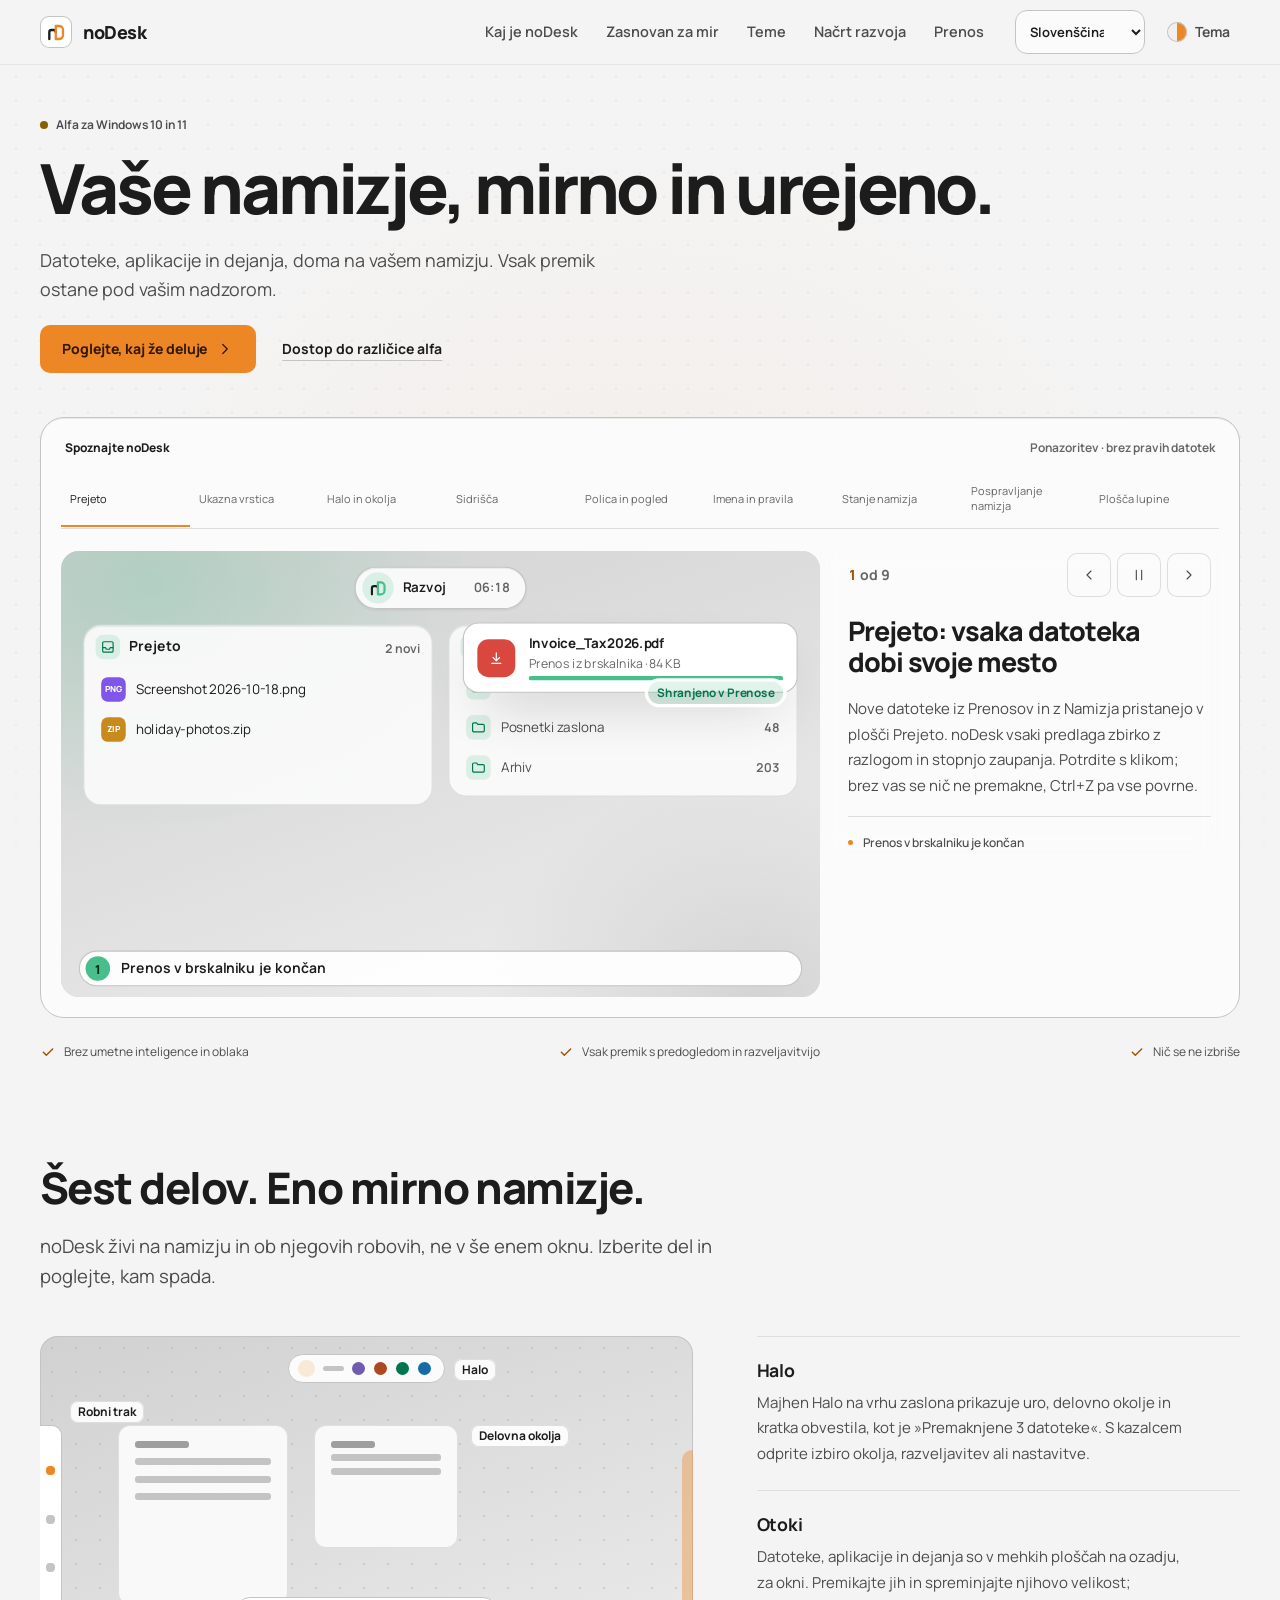
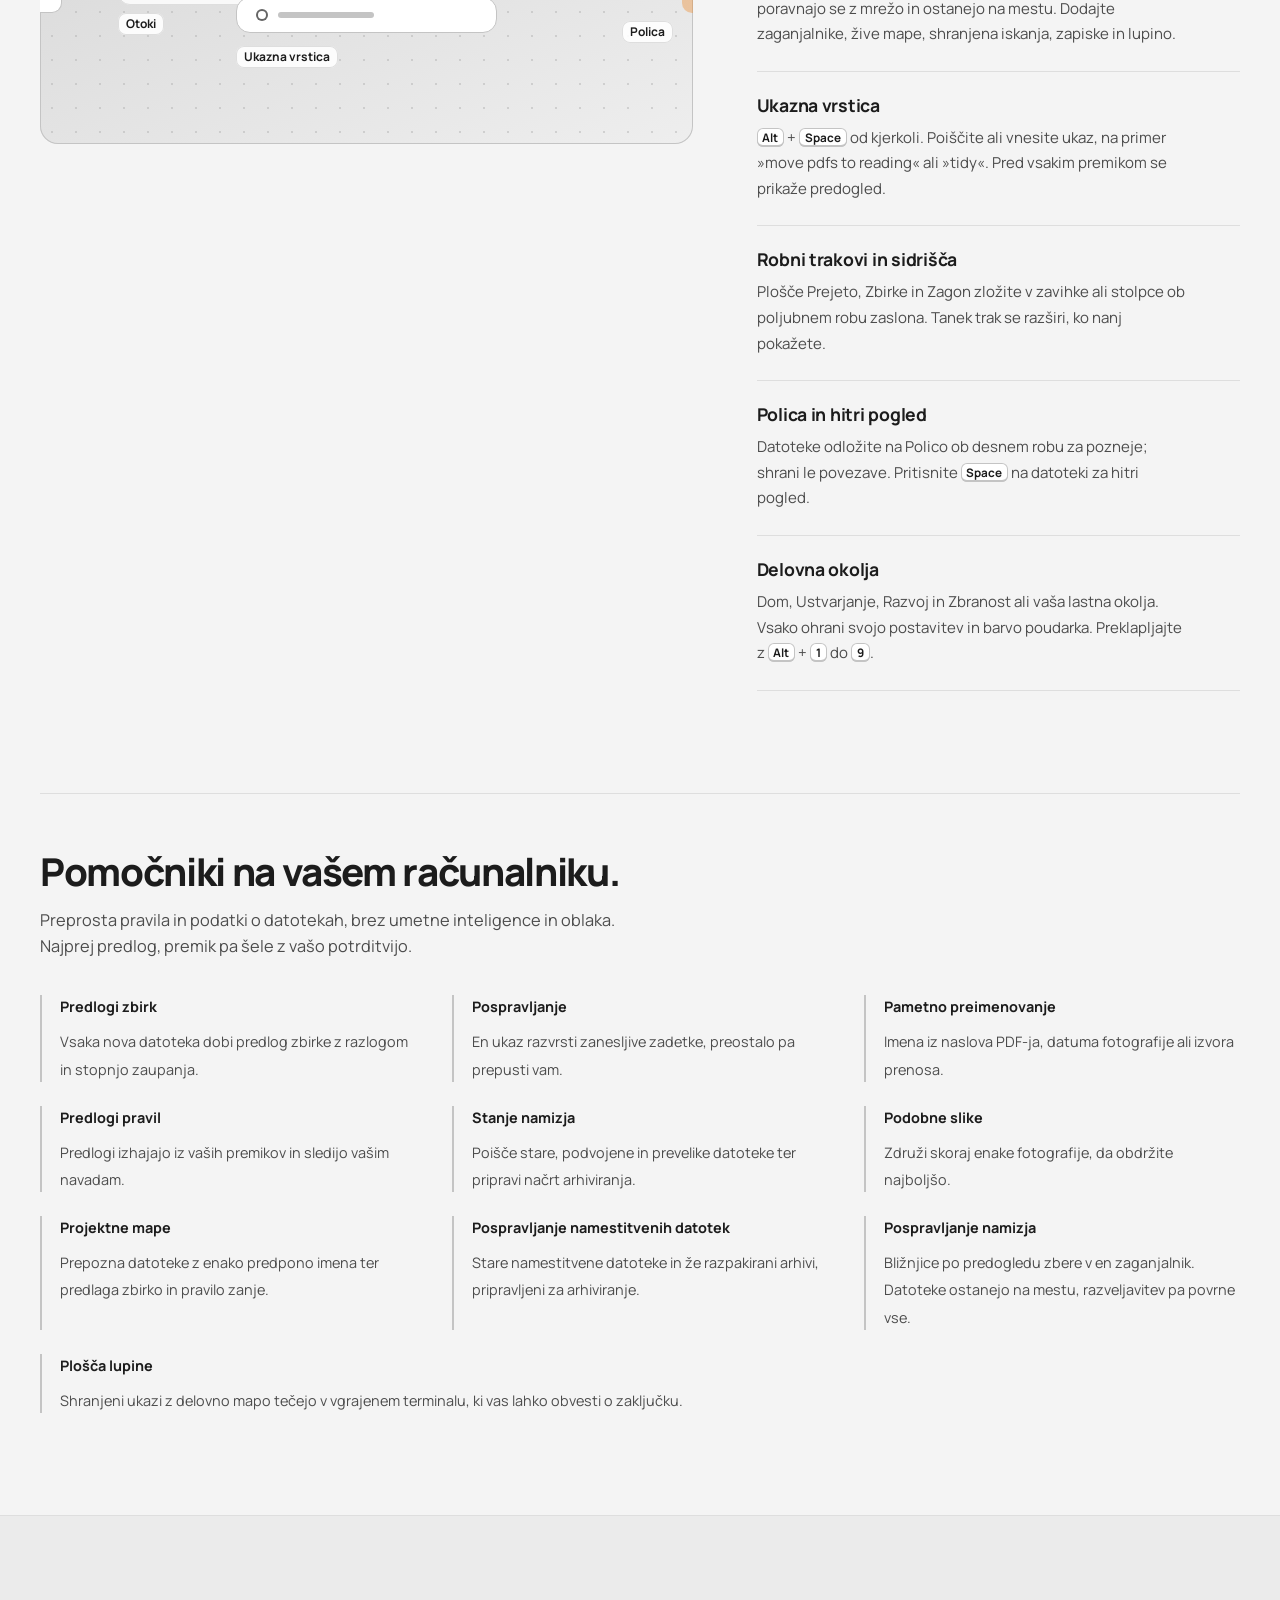
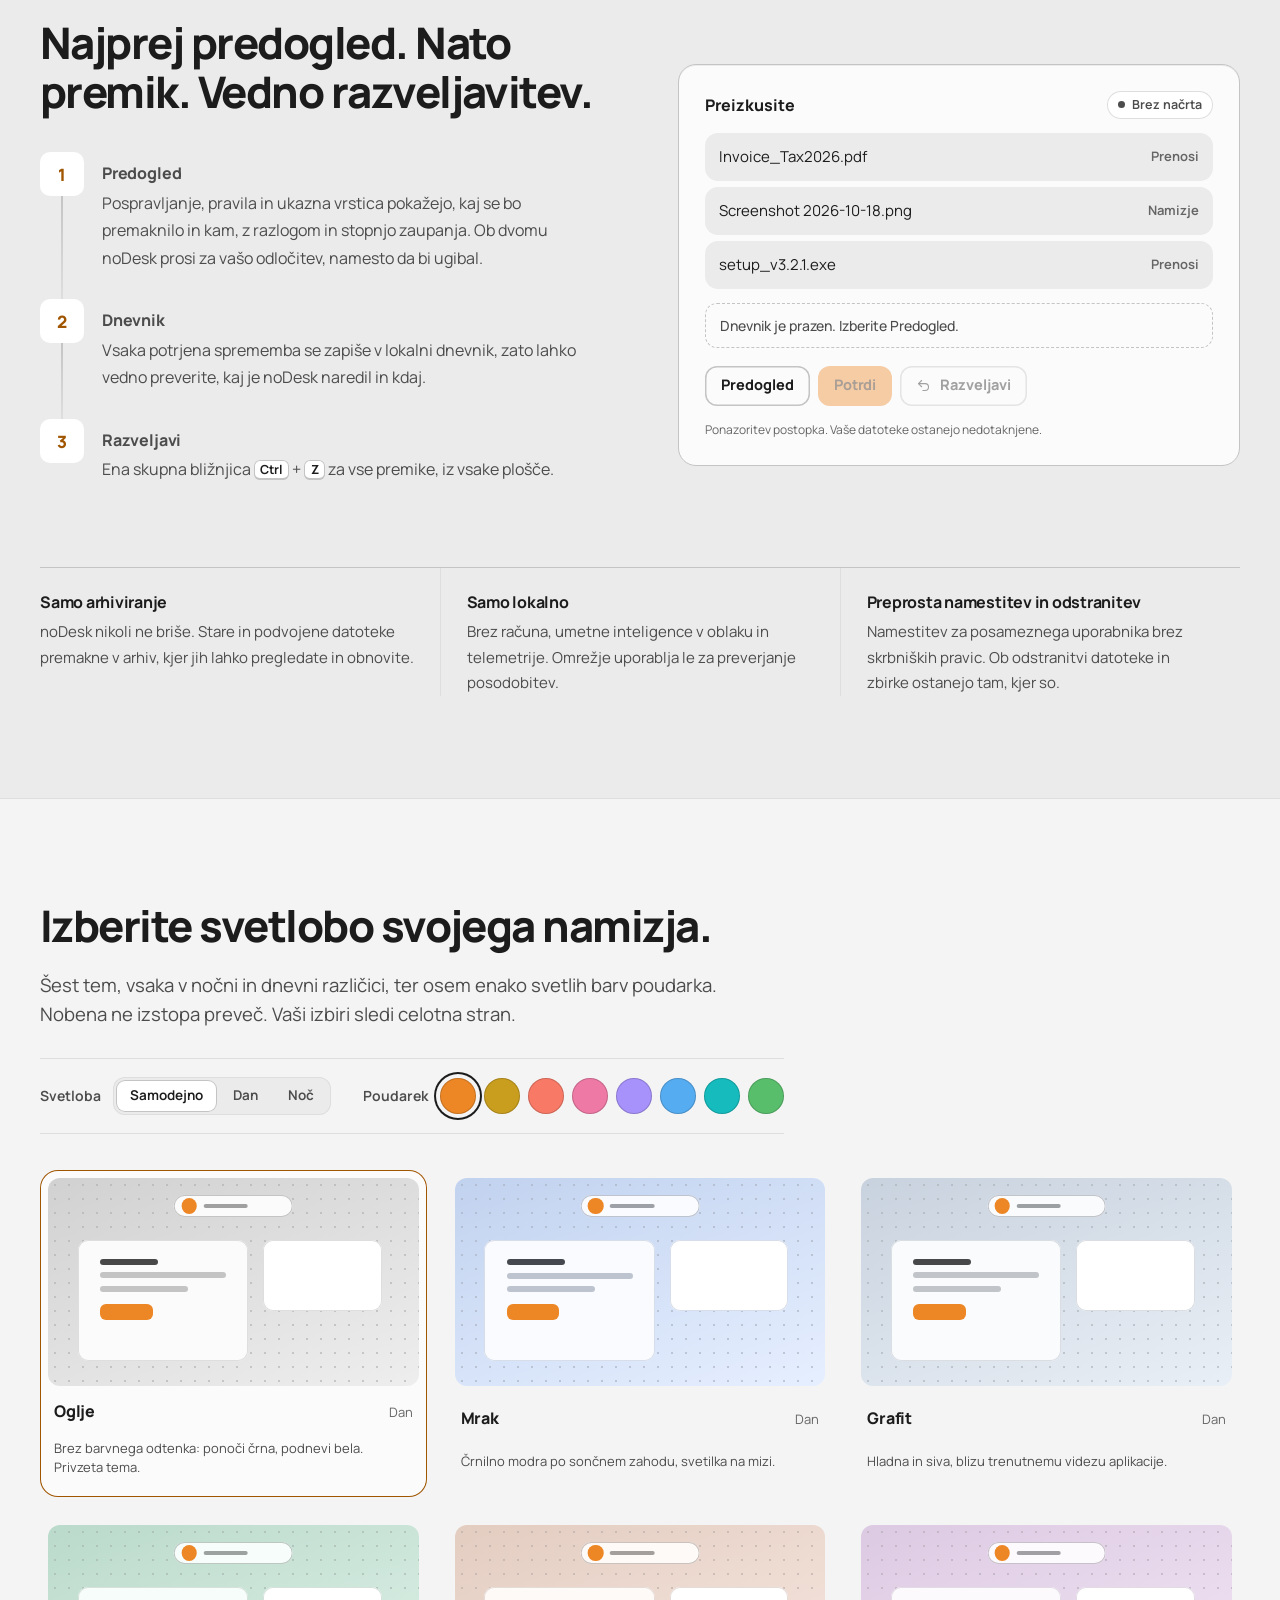
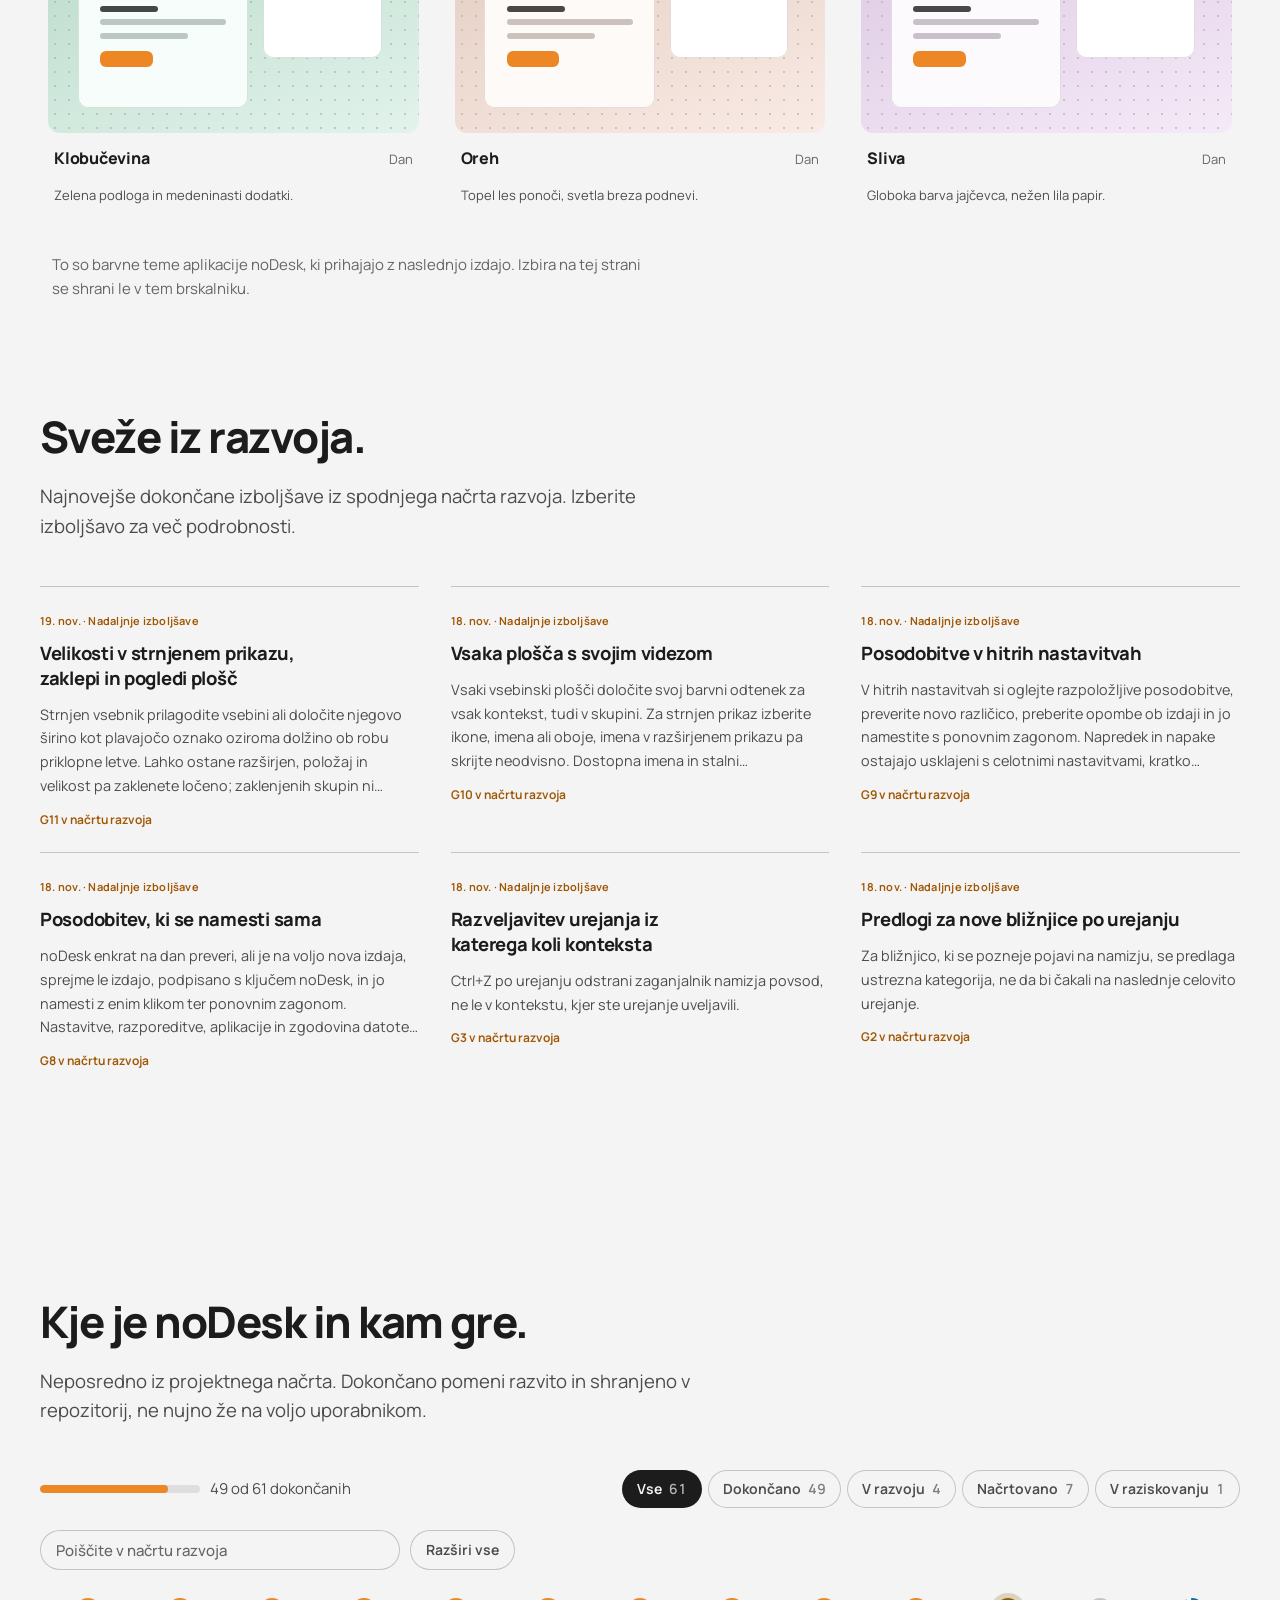
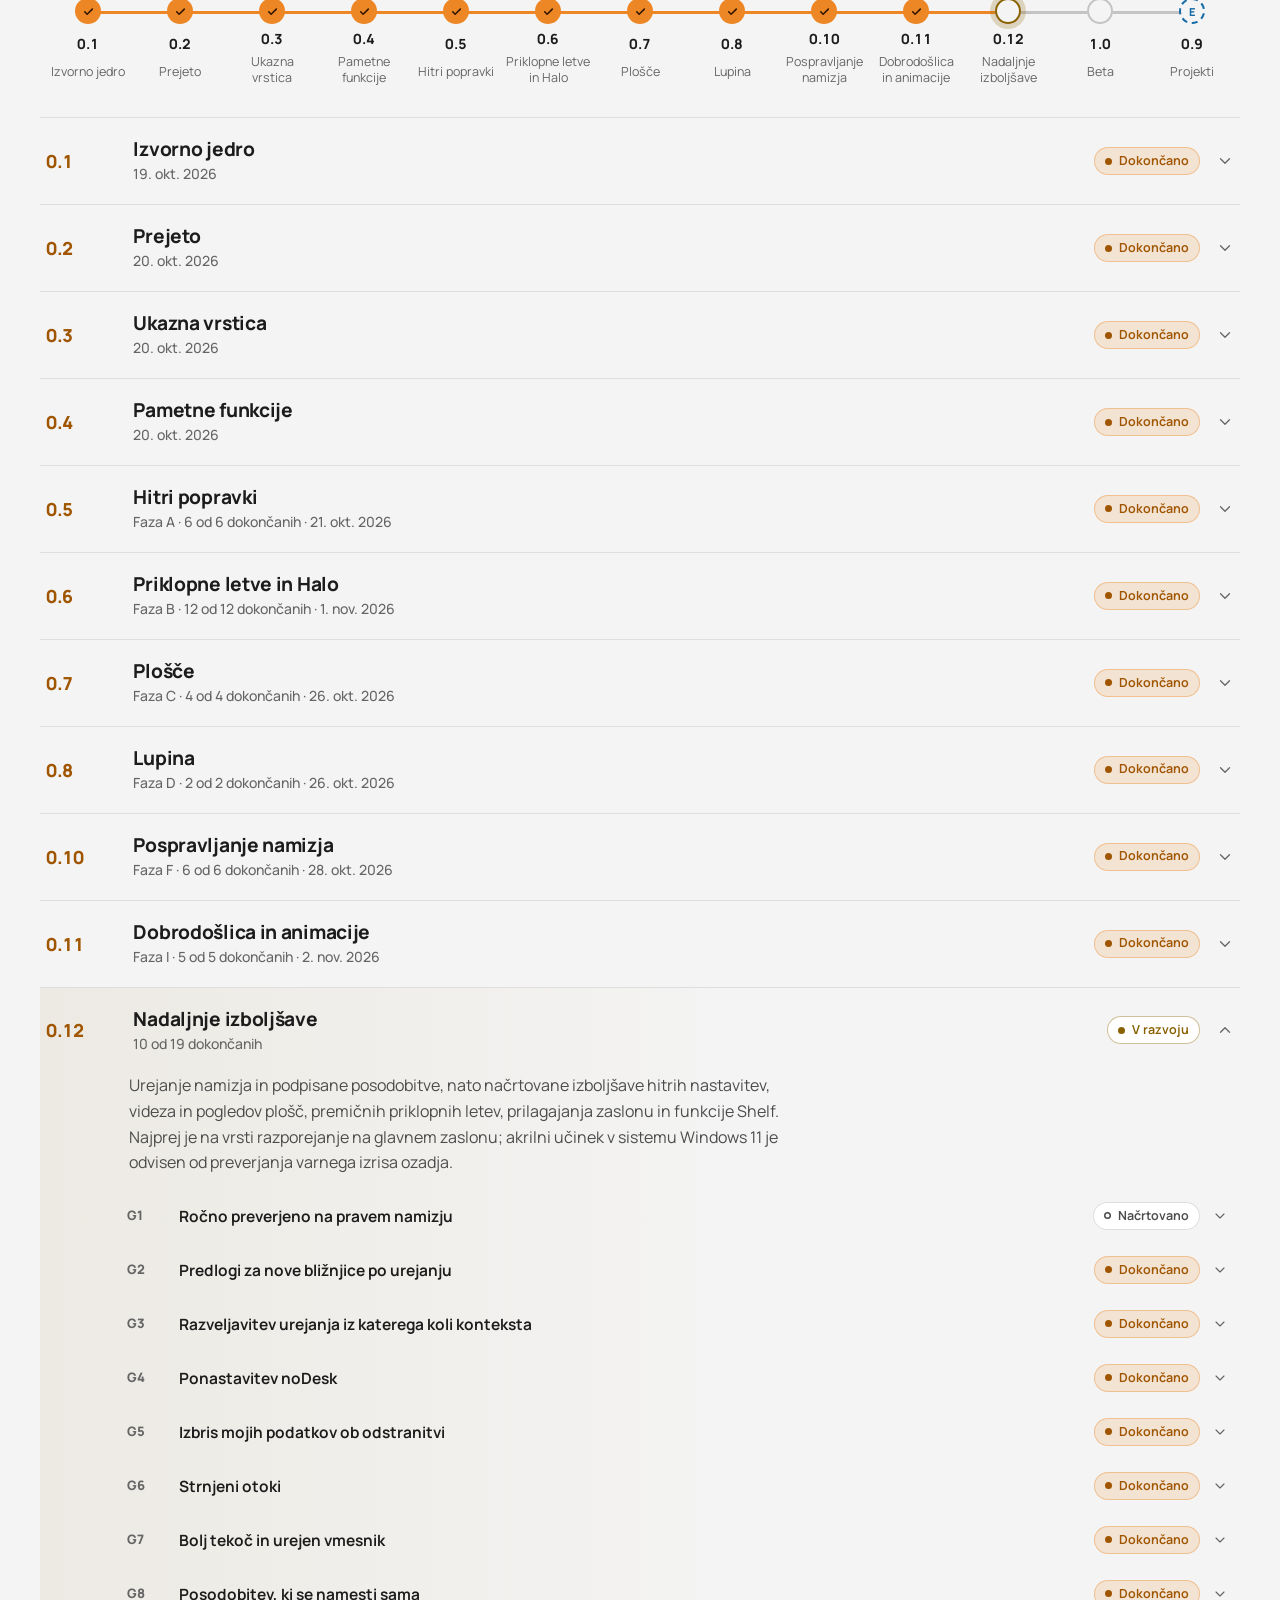
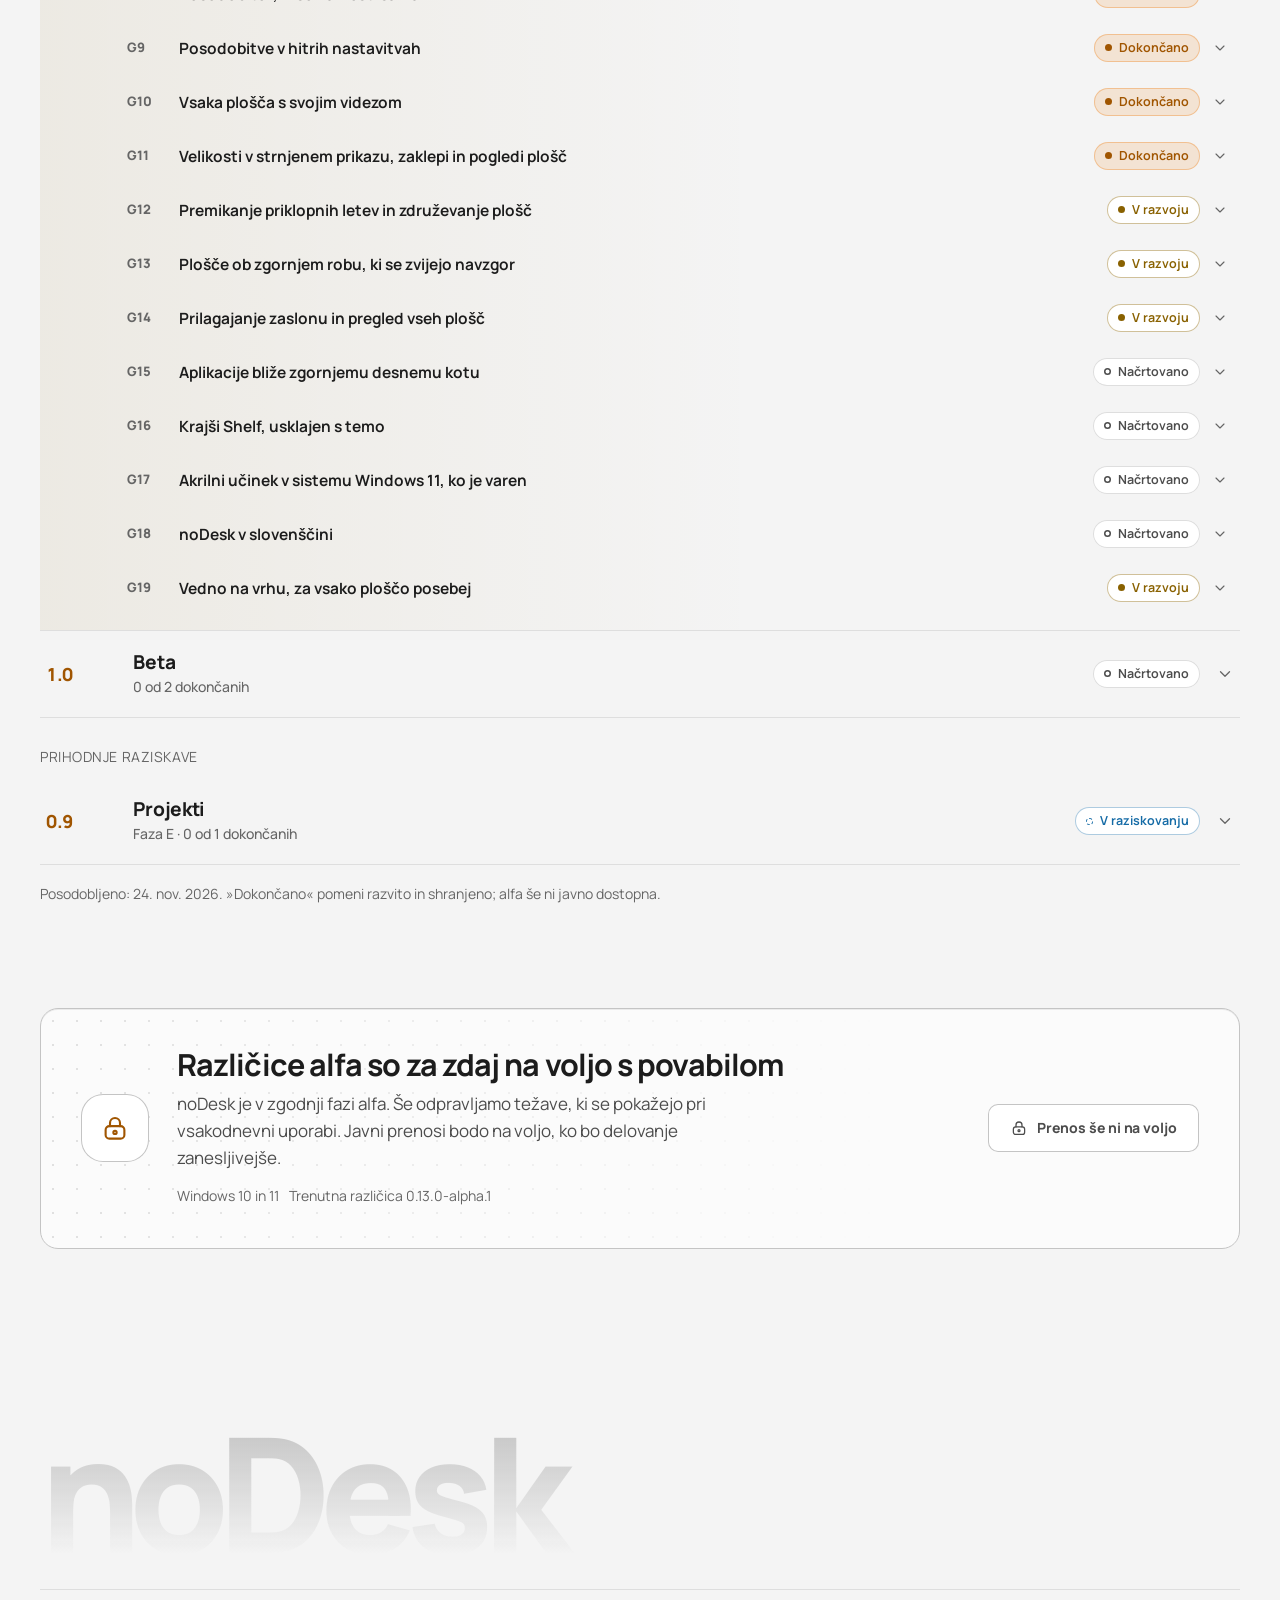
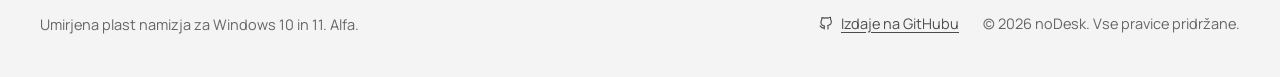
==== commit 5a3b28e3: "Site: update from e5bfdf0" ====
--- a/site/index.html
+++ b/site/index.html
@@ -15,8 +15,8 @@
 <meta name="twitter:description" data-en-content="Islands on your wallpaper, one Halo pill, a command bar on Alt+Space. Every move previewed, journaled and undoable." content="Otoki na ozadju, Halo in ukazna vrstica z Alt+Space. Vsak premik s predogledom, zapisom in razveljavitvijo.">
 <link rel="icon" href="favicon.svg" type="image/svg+xml">
 <link rel="preload" href="fonts/manrope-latin.woff2" as="font" type="font/woff2" crossorigin>
-<link rel="stylesheet" href="css/themes.css?v=1425764a">
-<link rel="stylesheet" href="css/site.css?v=1425764a">
+<link rel="stylesheet" href="css/themes.css?v=50dd2212">
+<link rel="stylesheet" href="css/site.css?v=50dd2212">
 <script>
   // Before first paint: the saved theme (family, mode, accent), the JS flag, and whether the intro plays.
   (function () {
@@ -324,8 +324,8 @@
 </footer>
 
 <script type="application/json" id="roadmap-fallback">
-{"schema":1,"channel":"alpha","current":{"version":"0.13.0-alpha.1"},"versions":[{"version":"0.1","name":"Native core","status":"done","date":"2026-10-19","summary":"The foundation: native edge rails and the Halo pill on Windows, islands on the wallpaper layer, themes that do not depend on Windows, user-defined contexts."},{"version":"0.2","name":"Inbox","status":"done","date":"2026-10-20","summary":"Real files for the first time: Desktop and Downloads watching, bins, a Tidy preview, auto-sort for sure things, and one shared undo for every move."},{"version":"0.3","name":"Command bar","status":"done","date":"2026-10-20","summary":"Alt+Space search and a small command grammar, a configurable hotkey, the Shelf for holding files, and Peek for quick previews."},{"version":"0.4","name":"Smart","status":"done","date":"2026-10-20","summary":"The local, no-AI helpers: desk health, smart rename, rule suggestions from your own moves, project folders, near-duplicate images, installer clean-up. Plus a guided first run, a per-user installer and signed auto-update."},{"version":"0.5","name":"Quick fixes","status":"done","phase":"A","date":"2026-10-21","summary":"A round of fixes from daily use: clearer settings, calmer defaults and a steadier Halo."},{"version":"0.6","name":"Docks & Halo","status":"done","phase":"B","summary":"Where the Halo and the docks live, and how they get out of your way: over apps, hidden until hover, or on the desktop, with compact modes and drop targets.","date":"2026-11-01"},{"version":"0.7","name":"Panels","status":"done","phase":"C","summary":"Panels that work harder: a fixed action bar, right-click menus everywhere, and panels you add yourself.","date":"2026-10-26"},{"version":"0.8","name":"Shell","status":"done","phase":"D","summary":"A Shell panel for the commands you keep retyping, with a terminal built in later.","date":"2026-10-26"},{"version":"0.9","name":"Projects","status":"exploring","phase":"E","summary":"What a project should mean in noDesk is still open. The idea on the table is a workspace that lays out its folder, apps, shell presets and notes."},{"version":"0.10","name":"Desktop cleanup","phase":"F","status":"done","summary":"An opt-in, reversible cleanup of the Windows desktop: shortcuts sorted into launcher categories, loose files into folders, native icons hidden only while you want them hidden.","date":"2026-10-28"},{"version":"0.11","name":"Welcome & motion","status":"done","phase":"I","date":"2026-11-02","summary":"A first run that shows the product, and an interface that moves with you: default contexts that demonstrate every panel, a guided welcome tour, and animation that explains what just happened."},{"version":"0.12","name":"Follow-ups","status":"in_progress","summary":"Desktop cleanup and signed updates, followed by planned improvements to Quick Settings, panel appearance and views, movable docks, screen-fit recovery and the Shelf. Primary-screen placement comes first; Windows 11 acrylic depends on safe backdrop testing."},{"version":"1.0","name":"Beta","status":"planned","summary":"Wider testing once the shape settles: polish, accessibility pass, code signing."}],"items":[{"id":"A1","version":"0.5","status":"done","commit":"a7dab07","title":"A real cog for settings","summary":"The settings icon was a sun. It is a proper cog now."},{"id":"A2","version":"0.5","status":"done","commit":"aa81f90","title":"A Halo mark that stays put","summary":"The n no longer slides when the pill grows on hover. A click on the resting pill opens the command bar."},{"id":"A3","version":"0.5","status":"done","commit":"08fec82","title":"Home, Art, Dev and Focus contexts","summary":"A friendlier default set, each with its own layout and accent. Home is the one that stays. Your own contexts are untouched."},{"id":"A4","version":"0.5","status":"done","commit":"f674d01","title":"Settings in sections, plus an App section","summary":"One section open at a time, remembered. The App section adds start with Windows, settings presets you can save, load, export and import, and a Quit button."},{"id":"A5","version":"0.5","status":"done","commit":"250aa38","title":"Denser panels and a Panel opacity setting","summary":"Panels are less see-through by default, and a slider lets you choose how much."},{"id":"A6","version":"0.5","status":"done","commit":"a20670f","title":"Upright labels on vertical docks","summary":"Letters stack top to bottom instead of lying sideways. Rotated text stays available as an option."},{"id":"B1","version":"0.6","status":"done","commit":"1fad14c","title":"Choose where the Halo and docks sit","summary":"Over your apps, hidden until you hover, or on the desktop behind them. The Halo defaults to over apps, compact."},{"id":"B2","version":"0.6","status":"done","commit":"7f3bd37","title":"Compact docks with staged reveal","summary":"A thin strip in the stack's accent colour widens when you point at it and opens the panel after a short dwell you can tune."},{"id":"B3","version":"0.6","status":"done","commit":"c7e9752","title":"Fix panels that are cut off on one side","summary":"Open dock panels had a squared-off edge against the screen. They now float just off the edge with rounded corners all round."},{"id":"B4","version":"0.6","status":"done","title":"Resize panels","summary":"Drag an edge or corner. Sizes are remembered per context, and a resize is undoable like any other change.","commit":"081d4dc","date":"2026-10-21"},{"id":"B5","version":"0.6","status":"done","title":"Clear drop targets, and drop on the Halo","summary":"Bins light up while you drag a file to them. Dropping files on the Halo offers actions that fit what you dropped, such as moving them to a bin or holding them on the Shelf, and a move can be undone.","commit":"f398876","date":"2026-10-21"},{"id":"B6","version":"0.6","status":"done","title":"Frosted-glass blur where Windows allows","summary":"Tried on Windows 10: the blur cannot be kept inside a panel's shape there, so panels keep the dense see-through look. Windows 11 is worth another try later.","commit":"e79dcfc","date":"2026-10-21"},{"id":"B7","version":"0.6","status":"done","title":"A drag grid on the desktop","summary":"A faint dot grid appears while you drag a panel or icon, so things line up. Static when reduced motion is on.","commit":"30f07ae","date":"2026-10-22"},{"id":"B8","version":"0.6","status":"done","title":"Progress for slow jobs","summary":"A line on the Halo and a bar in the panel for scans and other long jobs, with Cancel where it is possible.","commit":"e169af9","date":"2026-10-23"},{"id":"B9","version":"0.6","status":"done","commit":"5083364","title":"A new logo, app icon and tray icon","summary":"The Squared nD mark replaces the placeholder: a real multi-size app icon, a mark on the Halo that takes the context accent, and a tray icon with Quit."},{"id":"B10","version":"0.6","status":"done","title":"The drag grid shows on any wallpaper","summary":"The dots were drawn in the theme colour, so in a Day theme over a dark wallpaper only one dot showed. Each dot is now a light core with a dark edge and reads on any background.","commit":"f2b74ec","date":"2026-11-01"},{"id":"B11","version":"0.6","status":"done","title":"Quick settings and a wider Settings","summary":"The Halo's gear opens a small sheet with the things you change often: day or night, accent, panel opacity and the resting options. The full Settings is wide, with a page list on the left, and folds to a strip on a narrow screen.","commit":"f2b74ec","date":"2026-11-01"},{"id":"B12","version":"0.6","status":"done","title":"Click outside to close Settings","summary":"A click anywhere outside Settings, Quick settings or the desktop cleanup closes it, and the click still reaches what you clicked.","commit":"f2b74ec","date":"2026-11-01"},{"id":"C1","version":"0.7","status":"done","title":"A fixed action bar in each panel","summary":"The actions for your selection stay in view instead of scrolling away, with one suggestion that fits the moment.","commit":"b9d4fe6","date":"2026-10-26"},{"id":"C2","version":"0.7","status":"done","title":"Right-click menus","summary":"Open, open with, show in Explorer, copy path, rename, move to a bin, add to the Shelf. Also on noDesk's own surfaces for quick settings, layout and Quit.","commit":"b12b0a9","date":"2026-10-26"},{"id":"C3","version":"0.7","status":"done","title":"Add your own panels","summary":"Launcher groups, live folder views, saved searches and notes, each stackable, dockable or floating like any other panel.","commit":"402d80b","date":"2026-10-26"},{"id":"C4","version":"0.7","status":"done","title":"Choose your own scan folders","summary":"Add folders for noDesk to watch, each set to refresh automatically or only when you ask. Applies without a restart.","commit":"5249480","date":"2026-10-26"},{"id":"D1","version":"0.8","status":"done","title":"A Shell panel","summary":"Saved commands with a working folder, opened in Windows Terminal. A command builder fills in values you type each time, suggests commands from your project files and shows exactly what will run.","commit":"68f952c","date":"2026-10-26"},{"id":"D2","version":"0.8","status":"done","title":"A built-in terminal","summary":"Presets and shells run inside the Shell panel: live output in a real terminal, the processes it started, Stop and Run again, and a watch that tells you when a tool finishes, goes quiet waiting for you, or prints a word you pick.","commit":"4eddf1f","date":"2026-10-26"},{"id":"E","version":"0.9","status":"exploring","title":"Projects, once we decide what they are","summary":"Postponed for now. Options: a workspace that lays out your folder, apps and notes; plain project folders as today; or leave it to folder panels and launcher groups."},{"id":"F1","version":"0.10","status":"done","commit":"1ce6825","title":"Hiding the desktop icons safely","summary":"A spike showed the native icon layer can be hidden and always comes back: after a crash, an Explorer restart or quitting, with every icon position unchanged."},{"id":"F2","version":"0.10","status":"done","commit":"461b67a","title":"Sorting desktop shortcuts by what they are","summary":"Offline, explained and unit-tested: each shortcut gets a category (Code, Games, Office, Web, System and more) with a reason in words; files are grouped by kind."},{"id":"F3","version":"0.10","status":"done","title":"A preview before the desktop is cleaned up","summary":"A sheet shows the suggested categories before anything happens: drag or key shortcuts between them, add, rename or delete a category. Apply makes one Desktop launcher with a tab per category and one Ctrl+Z step; no shortcut file is moved.","commit":"222df73","date":"2026-10-28"},{"id":"F4","version":"0.10","status":"done","title":"The Desktop launcher, styled for many tabs","summary":"The launcher made by cleanup is tuned for a dozen categories: roomier tabs, a launch that is quick and clear.","commit":"2cbb67f","date":"2026-10-28"},{"id":"F5","version":"0.10","status":"done","title":"Hide the native icons while cleanup is on","summary":"Optional and always reversible: turning it off, quitting or a crash brings every icon back where it was.","commit":"e0b869b","date":"2026-10-28"},{"id":"F6","version":"0.10","status":"done","title":"Loose desktop files through Tidy","summary":"Files on the Desktop use the same preview and plan as Tidy, into folders you can undo.","commit":"7807303","date":"2026-10-28"},{"id":"I1","version":"0.11","status":"done","title":"Default contexts that show every panel","summary":"Home, Art, Dev and Focus are rebuilt on the 24-point grid and together include a Shell, Folder, View and Launcher panel, so a fresh install shows what panels can do.","commit":"ccaf3e8","date":"2026-11-02"},{"id":"I2","version":"0.11","status":"done","title":"Back to the built-in layout, with undo","summary":"“Use the built-in layout” in Settings and the command bar replaces your layout in one step, and Ctrl+Z restores the one you had.","commit":"ccaf3e8","date":"2026-11-02"},{"id":"I3","version":"0.11","status":"done","title":"Motion that explains","summary":"Islands glide when you undo, redo or switch context, dropped panels spring onto the grid, parts and sheets animate in, sheets fade out, and presses give feedback. All of it respects reduced motion.","commit":"ccaf3e8","date":"2026-11-02"},{"id":"I4","version":"0.11","status":"done","title":"An animated welcome tour","summary":"A centred sheet with a short logo intro, seven animated feature scenes, then folder and hotkey setup. It replaces the text tour in Settings.","commit":"ccaf3e8","date":"2026-11-02"},{"id":"I5","version":"0.11","status":"done","title":"Small fixes from daily use","summary":"All settings opens from Quick settings again (the window lost focus and closed it first), and the Halo clock has more room before the pill’s rounded end.","commit":"ccaf3e8","date":"2026-11-02"},{"id":"G1","version":"0.12","status":"planned","title":"Checked by hand on a real desktop","summary":"Dragging shortcuts between categories, launching from the Desktop launcher, high-DPI screens, the day theme, and an Explorer restart while the icons are hidden."},{"id":"G2","version":"0.12","status":"done","title":"New shortcuts offered after a cleanup","summary":"A shortcut that lands on the Desktop later is suggested for its category instead of waiting for the next full cleanup.","commit":"2c13137","date":"2026-11-18"},{"id":"G3","version":"0.12","status":"done","title":"Undo cleanup from any context","summary":"Ctrl+Z after a cleanup removes the Desktop launcher everywhere, not only in the context where it was applied.","commit":"2c13137","date":"2026-11-18"},{"id":"G4","version":"0.12","status":"done","title":"Reset noDesk","summary":"Settings and the command bar can delete noDesk’s own settings and data and start again as on a first run, after a clear two-step check. Your files and bins stay.","commit":"59915d6","date":"2026-11-02"},{"id":"G5","version":"0.12","status":"done","title":"Delete my data when uninstalling","summary":"The uninstaller offers to delete noDesk’s settings and data too. Off by default, and an update never deletes anything.","commit":"56c93c6","date":"2026-11-02"},{"id":"G6","version":"0.12","status":"done","title":"Compact islands","summary":"A collapsed island shrinks to a small chip showing its icon, its name or both, and opens to its full size while you point at it. A tidier desktop with no empty bars.","commit":"4154368","date":"2026-11-02"},{"id":"G7","version":"0.12","status":"done","title":"A smoother, tidier interface","summary":"The Halo says what just happened in plain words, sheets open without a stray focus ring, the launcher grid and Settings pages line up, file rows show what kind of file they are, and idle panels do less work in the background.","commit":"4b62d3a","date":"2026-11-04"},{"id":"G8","version":"0.12","status":"done","title":"An update that installs itself","summary":"noDesk checks once a day for a new build, accepts only one signed with the noDesk key, and installs it with one click and a restart. Settings, layouts, apps and your file history all come through the update untouched.","commit":"79fb33e","date":"2026-11-18"},{"id":"G9","version":"0.12","status":"done","title":"Updates in Quick Settings","summary":"See available updates, check for a new version, read release notes and install with a restart from Quick Settings. Progress and errors stay in sync with full Settings, and the brief Halo notification stays.","commit":"d854be4","date":"2026-11-18"},{"id":"G10","version":"0.12","status":"done","title":"Each panel, its own appearance","summary":"Give each content panel its own tint in each context, even when grouped. Choose icons, names or both when collapsed and independently hide expanded names, with accessible names and stable identifiers to keep similar panels distinguishable.","commit":"0079d7f","date":"2026-11-18"},{"id":"G11","version":"0.12","status":"done","title":"Collapsed sizes, locks and panel views","summary":"Fit a collapsed container to its contents or set its width for a floating chip and its length along a dock edge. Keep expanded and lock position and size independently; locked groups resist regrouping and neighboring docks moving or shrinking them. Any content panel can also switch between a compact list, a detailed list with more per row and a grid whose tiles you can size, remembered per panel.","commit":"5d2c70e","date":"2026-11-19"},{"id":"G12","version":"0.12","status":"planned","title":"Move docks and bring panels together","summary":"Move docks along an edge, pull them free or drag panels to any of the four edges to dock. Drop a panel or whole group onto an existing dock to join it, with a preview, cancellation and one-step undo while preserving panel order and the destination layout."},{"id":"G13","version":"0.12","status":"planned","title":"Top-edge panels that roll up","summary":"A top-docked panel opens downward with its title and handle below the content, then rolls upward into a compact strip. Floating panels and panels on other edges keep their normal header position."},{"id":"G14","version":"0.12","status":"planned","title":"Screen-fit recovery and All panels","summary":"Temporarily fit panels to a smaller primary-screen work area without losing saved positions or locks. Scroll crowded docks, use temporary floating recovery chips when needed, and reach every panel through a keyboard-accessible All panels browser. Full multi-monitor placement and shared-edge avoidance are not part of this step."},{"id":"G15","version":"0.12","status":"planned","title":"Apps toward the upper right","summary":"New and reset built-in layouts put Apps near the upper right, floating in Home and right-docked in Dev and Art. Existing layouts stay untouched; an explicit Apps-only action can separate and reposition it without resetting the rest of the context."},{"id":"G16","version":"0.12","status":"planned","title":"A shorter, themed Shelf","summary":"Keep the Shelf on the right with a shorter 160-DIP resting strip, adjustable from 80 to 320 DIP and movable vertically. Its expanded panel adopts the app’s colors and rounded styling without reducing its normal capacity or changing how it holds files."},{"id":"G17","version":"0.12","status":"planned","title":"Windows 11 acrylic, when safe","summary":"Choose Auto, Acrylic or the current translucent style. Auto prefers acrylic on Windows 11 only where testing proves the backdrop stays inside the intended surface; unsupported or unsafe surfaces keep a readable fallback. Windows 11 support remains conditional on that validation."},{"id":"G18","version":"0.12","status":"planned","title":"noDesk in Slovenian","summary":"Translate the whole app into Slovenian. On first start, use Slovenian when the system language is Slovenian; otherwise use English."},{"id":"H1","version":"1.0","status":"planned","title":"An accessibility pass","summary":"Screen-reader names, keyboard reach and contrast checked on every panel, rail and sheet."},{"id":"H2","version":"1.0","status":"planned","title":"A signed installer you can download","summary":"Code signing so Windows does not warn, and a download on this page once the beta opens."}],"generatedAt":"2026-11-23T10:17:26+01:00"}
+{"schema":1,"channel":"alpha","current":{"version":"0.13.0-alpha.1"},"versions":[{"version":"0.1","name":"Native core","status":"done","date":"2026-10-19","summary":"The foundation: native edge rails and the Halo pill on Windows, islands on the wallpaper layer, themes that do not depend on Windows, user-defined contexts."},{"version":"0.2","name":"Inbox","status":"done","date":"2026-10-20","summary":"Real files for the first time: Desktop and Downloads watching, bins, a Tidy preview, auto-sort for sure things, and one shared undo for every move."},{"version":"0.3","name":"Command bar","status":"done","date":"2026-10-20","summary":"Alt+Space search and a small command grammar, a configurable hotkey, the Shelf for holding files, and Peek for quick previews."},{"version":"0.4","name":"Smart","status":"done","date":"2026-10-20","summary":"The local, no-AI helpers: desk health, smart rename, rule suggestions from your own moves, project folders, near-duplicate images, installer clean-up. Plus a guided first run, a per-user installer and signed auto-update."},{"version":"0.5","name":"Quick fixes","status":"done","phase":"A","date":"2026-10-21","summary":"A round of fixes from daily use: clearer settings, calmer defaults and a steadier Halo."},{"version":"0.6","name":"Docks & Halo","status":"done","phase":"B","summary":"Where the Halo and the docks live, and how they get out of your way: over apps, hidden until hover, or on the desktop, with compact modes and drop targets.","date":"2026-11-01"},{"version":"0.7","name":"Panels","status":"done","phase":"C","summary":"Panels that work harder: a fixed action bar, right-click menus everywhere, and panels you add yourself.","date":"2026-10-26"},{"version":"0.8","name":"Shell","status":"done","phase":"D","summary":"A Shell panel for the commands you keep retyping, with a terminal built in later.","date":"2026-10-26"},{"version":"0.9","name":"Projects","status":"exploring","phase":"E","summary":"What a project should mean in noDesk is still open. The idea on the table is a workspace that lays out its folder, apps, shell presets and notes."},{"version":"0.10","name":"Desktop cleanup","phase":"F","status":"done","summary":"An opt-in, reversible cleanup of the Windows desktop: shortcuts sorted into launcher categories, loose files into folders, native icons hidden only while you want them hidden.","date":"2026-10-28"},{"version":"0.11","name":"Welcome & motion","status":"done","phase":"I","date":"2026-11-02","summary":"A first run that shows the product, and an interface that moves with you: default contexts that demonstrate every panel, a guided welcome tour, and animation that explains what just happened."},{"version":"0.12","name":"Follow-ups","status":"in_progress","summary":"Desktop cleanup and signed updates, followed by planned improvements to Quick Settings, panel appearance and views, movable docks, screen-fit recovery and the Shelf. Primary-screen placement comes first; Windows 11 acrylic depends on safe backdrop testing."},{"version":"1.0","name":"Beta","status":"planned","summary":"Wider testing once the shape settles: polish, accessibility pass, code signing."}],"items":[{"id":"A1","version":"0.5","status":"done","commit":"a7dab07","title":"A real cog for settings","summary":"The settings icon was a sun. It is a proper cog now."},{"id":"A2","version":"0.5","status":"done","commit":"aa81f90","title":"A Halo mark that stays put","summary":"The n no longer slides when the pill grows on hover. A click on the resting pill opens the command bar."},{"id":"A3","version":"0.5","status":"done","commit":"08fec82","title":"Home, Art, Dev and Focus contexts","summary":"A friendlier default set, each with its own layout and accent. Home is the one that stays. Your own contexts are untouched."},{"id":"A4","version":"0.5","status":"done","commit":"f674d01","title":"Settings in sections, plus an App section","summary":"One section open at a time, remembered. The App section adds start with Windows, settings presets you can save, load, export and import, and a Quit button."},{"id":"A5","version":"0.5","status":"done","commit":"250aa38","title":"Denser panels and a Panel opacity setting","summary":"Panels are less see-through by default, and a slider lets you choose how much."},{"id":"A6","version":"0.5","status":"done","commit":"a20670f","title":"Upright labels on vertical docks","summary":"Letters stack top to bottom instead of lying sideways. Rotated text stays available as an option."},{"id":"B1","version":"0.6","status":"done","commit":"1fad14c","title":"Choose where the Halo and docks sit","summary":"Over your apps, hidden until you hover, or on the desktop behind them. The Halo defaults to over apps, compact."},{"id":"B2","version":"0.6","status":"done","commit":"7f3bd37","title":"Compact docks with staged reveal","summary":"A thin strip in the stack's accent colour widens when you point at it and opens the panel after a short dwell you can tune."},{"id":"B3","version":"0.6","status":"done","commit":"c7e9752","title":"Fix panels that are cut off on one side","summary":"Open dock panels had a squared-off edge against the screen. They now float just off the edge with rounded corners all round."},{"id":"B4","version":"0.6","status":"done","title":"Resize panels","summary":"Drag an edge or corner. Sizes are remembered per context, and a resize is undoable like any other change.","commit":"081d4dc","date":"2026-10-21"},{"id":"B5","version":"0.6","status":"done","title":"Clear drop targets, and drop on the Halo","summary":"Bins light up while you drag a file to them. Dropping files on the Halo offers actions that fit what you dropped, such as moving them to a bin or holding them on the Shelf, and a move can be undone.","commit":"f398876","date":"2026-10-21"},{"id":"B6","version":"0.6","status":"done","title":"Frosted-glass blur where Windows allows","summary":"Tried on Windows 10: the blur cannot be kept inside a panel's shape there, so panels keep the dense see-through look. Windows 11 is worth another try later.","commit":"e79dcfc","date":"2026-10-21"},{"id":"B7","version":"0.6","status":"done","title":"A drag grid on the desktop","summary":"A faint dot grid appears while you drag a panel or icon, so things line up. Static when reduced motion is on.","commit":"30f07ae","date":"2026-10-22"},{"id":"B8","version":"0.6","status":"done","title":"Progress for slow jobs","summary":"A line on the Halo and a bar in the panel for scans and other long jobs, with Cancel where it is possible.","commit":"e169af9","date":"2026-10-23"},{"id":"B9","version":"0.6","status":"done","commit":"5083364","title":"A new logo, app icon and tray icon","summary":"The Squared nD mark replaces the placeholder: a real multi-size app icon, a mark on the Halo that takes the context accent, and a tray icon with Quit."},{"id":"B10","version":"0.6","status":"done","title":"The drag grid shows on any wallpaper","summary":"The dots were drawn in the theme colour, so in a Day theme over a dark wallpaper only one dot showed. Each dot is now a light core with a dark edge and reads on any background.","commit":"f2b74ec","date":"2026-11-01"},{"id":"B11","version":"0.6","status":"done","title":"Quick settings and a wider Settings","summary":"The Halo's gear opens a small sheet with the things you change often: day or night, accent, panel opacity and the resting options. The full Settings is wide, with a page list on the left, and folds to a strip on a narrow screen.","commit":"f2b74ec","date":"2026-11-01"},{"id":"B12","version":"0.6","status":"done","title":"Click outside to close Settings","summary":"A click anywhere outside Settings, Quick settings or the desktop cleanup closes it, and the click still reaches what you clicked.","commit":"f2b74ec","date":"2026-11-01"},{"id":"C1","version":"0.7","status":"done","title":"A fixed action bar in each panel","summary":"The actions for your selection stay in view instead of scrolling away, with one suggestion that fits the moment.","commit":"b9d4fe6","date":"2026-10-26"},{"id":"C2","version":"0.7","status":"done","title":"Right-click menus","summary":"Open, open with, show in Explorer, copy path, rename, move to a bin, add to the Shelf. Also on noDesk's own surfaces for quick settings, layout and Quit.","commit":"b12b0a9","date":"2026-10-26"},{"id":"C3","version":"0.7","status":"done","title":"Add your own panels","summary":"Launcher groups, live folder views, saved searches and notes, each stackable, dockable or floating like any other panel.","commit":"402d80b","date":"2026-10-26"},{"id":"C4","version":"0.7","status":"done","title":"Choose your own scan folders","summary":"Add folders for noDesk to watch, each set to refresh automatically or only when you ask. Applies without a restart.","commit":"5249480","date":"2026-10-26"},{"id":"D1","version":"0.8","status":"done","title":"A Shell panel","summary":"Saved commands with a working folder, opened in Windows Terminal. A command builder fills in values you type each time, suggests commands from your project files and shows exactly what will run.","commit":"68f952c","date":"2026-10-26"},{"id":"D2","version":"0.8","status":"done","title":"A built-in terminal","summary":"Presets and shells run inside the Shell panel: live output in a real terminal, the processes it started, Stop and Run again, and a watch that tells you when a tool finishes, goes quiet waiting for you, or prints a word you pick.","commit":"4eddf1f","date":"2026-10-26"},{"id":"E","version":"0.9","status":"exploring","title":"Projects, once we decide what they are","summary":"Postponed for now. Options: a workspace that lays out your folder, apps and notes; plain project folders as today; or leave it to folder panels and launcher groups."},{"id":"F1","version":"0.10","status":"done","commit":"1ce6825","title":"Hiding the desktop icons safely","summary":"A spike showed the native icon layer can be hidden and always comes back: after a crash, an Explorer restart or quitting, with every icon position unchanged."},{"id":"F2","version":"0.10","status":"done","commit":"461b67a","title":"Sorting desktop shortcuts by what they are","summary":"Offline, explained and unit-tested: each shortcut gets a category (Code, Games, Office, Web, System and more) with a reason in words; files are grouped by kind."},{"id":"F3","version":"0.10","status":"done","title":"A preview before the desktop is cleaned up","summary":"A sheet shows the suggested categories before anything happens: drag or key shortcuts between them, add, rename or delete a category. Apply makes one Desktop launcher with a tab per category and one Ctrl+Z step; no shortcut file is moved.","commit":"222df73","date":"2026-10-28"},{"id":"F4","version":"0.10","status":"done","title":"The Desktop launcher, styled for many tabs","summary":"The launcher made by cleanup is tuned for a dozen categories: roomier tabs, a launch that is quick and clear.","commit":"2cbb67f","date":"2026-10-28"},{"id":"F5","version":"0.10","status":"done","title":"Hide the native icons while cleanup is on","summary":"Optional and always reversible: turning it off, quitting or a crash brings every icon back where it was.","commit":"e0b869b","date":"2026-10-28"},{"id":"F6","version":"0.10","status":"done","title":"Loose desktop files through Tidy","summary":"Files on the Desktop use the same preview and plan as Tidy, into folders you can undo.","commit":"7807303","date":"2026-10-28"},{"id":"I1","version":"0.11","status":"done","title":"Default contexts that show every panel","summary":"Home, Art, Dev and Focus are rebuilt on the 24-point grid and together include a Shell, Folder, View and Launcher panel, so a fresh install shows what panels can do.","commit":"ccaf3e8","date":"2026-11-02"},{"id":"I2","version":"0.11","status":"done","title":"Back to the built-in layout, with undo","summary":"“Use the built-in layout” in Settings and the command bar replaces your layout in one step, and Ctrl+Z restores the one you had.","commit":"ccaf3e8","date":"2026-11-02"},{"id":"I3","version":"0.11","status":"done","title":"Motion that explains","summary":"Islands glide when you undo, redo or switch context, dropped panels spring onto the grid, parts and sheets animate in, sheets fade out, and presses give feedback. All of it respects reduced motion.","commit":"ccaf3e8","date":"2026-11-02"},{"id":"I4","version":"0.11","status":"done","title":"An animated welcome tour","summary":"A centred sheet with a short logo intro, seven animated feature scenes, then folder and hotkey setup. It replaces the text tour in Settings.","commit":"ccaf3e8","date":"2026-11-02"},{"id":"I5","version":"0.11","status":"done","title":"Small fixes from daily use","summary":"All settings opens from Quick settings again (the window lost focus and closed it first), and the Halo clock has more room before the pill’s rounded end.","commit":"ccaf3e8","date":"2026-11-02"},{"id":"G1","version":"0.12","status":"planned","title":"Checked by hand on a real desktop","summary":"Dragging shortcuts between categories, launching from the Desktop launcher, high-DPI screens, the day theme, and an Explorer restart while the icons are hidden."},{"id":"G2","version":"0.12","status":"done","title":"New shortcuts offered after a cleanup","summary":"A shortcut that lands on the Desktop later is suggested for its category instead of waiting for the next full cleanup.","commit":"2c13137","date":"2026-11-18"},{"id":"G3","version":"0.12","status":"done","title":"Undo cleanup from any context","summary":"Ctrl+Z after a cleanup removes the Desktop launcher everywhere, not only in the context where it was applied.","commit":"2c13137","date":"2026-11-18"},{"id":"G4","version":"0.12","status":"done","title":"Reset noDesk","summary":"Settings and the command bar can delete noDesk’s own settings and data and start again as on a first run, after a clear two-step check. Your files and bins stay.","commit":"59915d6","date":"2026-11-02"},{"id":"G5","version":"0.12","status":"done","title":"Delete my data when uninstalling","summary":"The uninstaller offers to delete noDesk’s settings and data too. Off by default, and an update never deletes anything.","commit":"56c93c6","date":"2026-11-02"},{"id":"G6","version":"0.12","status":"done","title":"Compact islands","summary":"A collapsed island shrinks to a small chip showing its icon, its name or both, and opens to its full size while you point at it. A tidier desktop with no empty bars.","commit":"4154368","date":"2026-11-02"},{"id":"G7","version":"0.12","status":"done","title":"A smoother, tidier interface","summary":"The Halo says what just happened in plain words, sheets open without a stray focus ring, the launcher grid and Settings pages line up, file rows show what kind of file they are, and idle panels do less work in the background.","commit":"4b62d3a","date":"2026-11-04"},{"id":"G8","version":"0.12","status":"done","title":"An update that installs itself","summary":"noDesk checks once a day for a new build, accepts only one signed with the noDesk key, and installs it with one click and a restart. Settings, layouts, apps and your file history all come through the update untouched.","commit":"79fb33e","date":"2026-11-18"},{"id":"G9","version":"0.12","status":"done","title":"Updates in Quick Settings","summary":"See available updates, check for a new version, read release notes and install with a restart from Quick Settings. Progress and errors stay in sync with full Settings, and the brief Halo notification stays.","commit":"d854be4","date":"2026-11-18"},{"id":"G10","version":"0.12","status":"done","title":"Each panel, its own appearance","summary":"Give each content panel its own tint in each context, even when grouped. Choose icons, names or both when collapsed and independently hide expanded names, with accessible names and stable identifiers to keep similar panels distinguishable.","commit":"0079d7f","date":"2026-11-18"},{"id":"G11","version":"0.12","status":"done","title":"Collapsed sizes, locks and panel views","summary":"Fit a collapsed container to its contents or set its width for a floating chip and its length along a dock edge. Keep expanded and lock position and size independently; locked groups resist regrouping and neighboring docks moving or shrinking them. Any content panel can also switch between a compact list, a detailed list with more per row and a grid whose tiles you can size, remembered per panel.","commit":"5d2c70e","date":"2026-11-19"},{"id":"G12","version":"0.12","status":"in_progress","title":"Move docks and bring panels together","summary":"Move docks along an edge, pull them free or drag panels to any of the four edges to dock. Drop a panel or whole group onto an existing dock to join it, with a preview, cancellation and one-step undo while preserving panel order and the destination layout.","commit":null},{"id":"G13","version":"0.12","status":"in_progress","title":"Top-edge panels that roll up","summary":"A top-docked panel opens downward with its title and handle below the content, then rolls upward into a compact strip. Floating panels and panels on other edges keep their normal header position.","commit":null},{"id":"G14","version":"0.12","status":"in_progress","title":"Screen-fit recovery and All panels","summary":"Temporarily fit panels to a smaller primary-screen work area without losing saved positions or locks. Scroll crowded docks, use temporary floating recovery chips when needed, and reach every panel through a keyboard-accessible All panels browser. Full multi-monitor placement and shared-edge avoidance are not part of this step.","commit":null},{"id":"G15","version":"0.12","status":"planned","title":"Apps toward the upper right","summary":"New and reset built-in layouts put Apps near the upper right, floating in Home and right-docked in Dev and Art. Existing layouts stay untouched; an explicit Apps-only action can separate and reposition it without resetting the rest of the context."},{"id":"G16","version":"0.12","status":"planned","title":"A shorter, themed Shelf","summary":"Keep the Shelf on the right with a shorter 160-DIP resting strip, adjustable from 80 to 320 DIP and movable vertically. Its expanded panel adopts the app’s colors and rounded styling without reducing its normal capacity or changing how it holds files."},{"id":"G17","version":"0.12","status":"planned","title":"Windows 11 acrylic, when safe","summary":"Choose Auto, Acrylic or the current translucent style. Auto prefers acrylic on Windows 11 only where testing proves the backdrop stays inside the intended surface; unsupported or unsafe surfaces keep a readable fallback. Windows 11 support remains conditional on that validation."},{"id":"G18","version":"0.12","status":"planned","title":"noDesk in Slovenian","summary":"Translate the whole app into Slovenian. On first start, use Slovenian when the system language is Slovenian; otherwise use English."},{"id":"G19","version":"0.12","status":"in_progress","title":"Always on top, one panel at a time","summary":"Keep any island or dock above your apps or on the desktop, right from its header or right-click menu. The Halo has the same choice, and one command returns everything to your default.","commit":null},{"id":"H1","version":"1.0","status":"planned","title":"An accessibility pass","summary":"Screen-reader names, keyboard reach and contrast checked on every panel, rail and sheet."},{"id":"H2","version":"1.0","status":"planned","title":"A signed installer you can download","summary":"Code signing so Windows does not warn, and a download on this page once the beta opens."}],"generatedAt":"2026-11-24T00:59:03+01:00"}
 </script>
-<script type="module" src="js/main.js?v=1425764a"></script>
+<script type="module" src="js/main.js?v=50dd2212"></script>
 </body>
 </html>
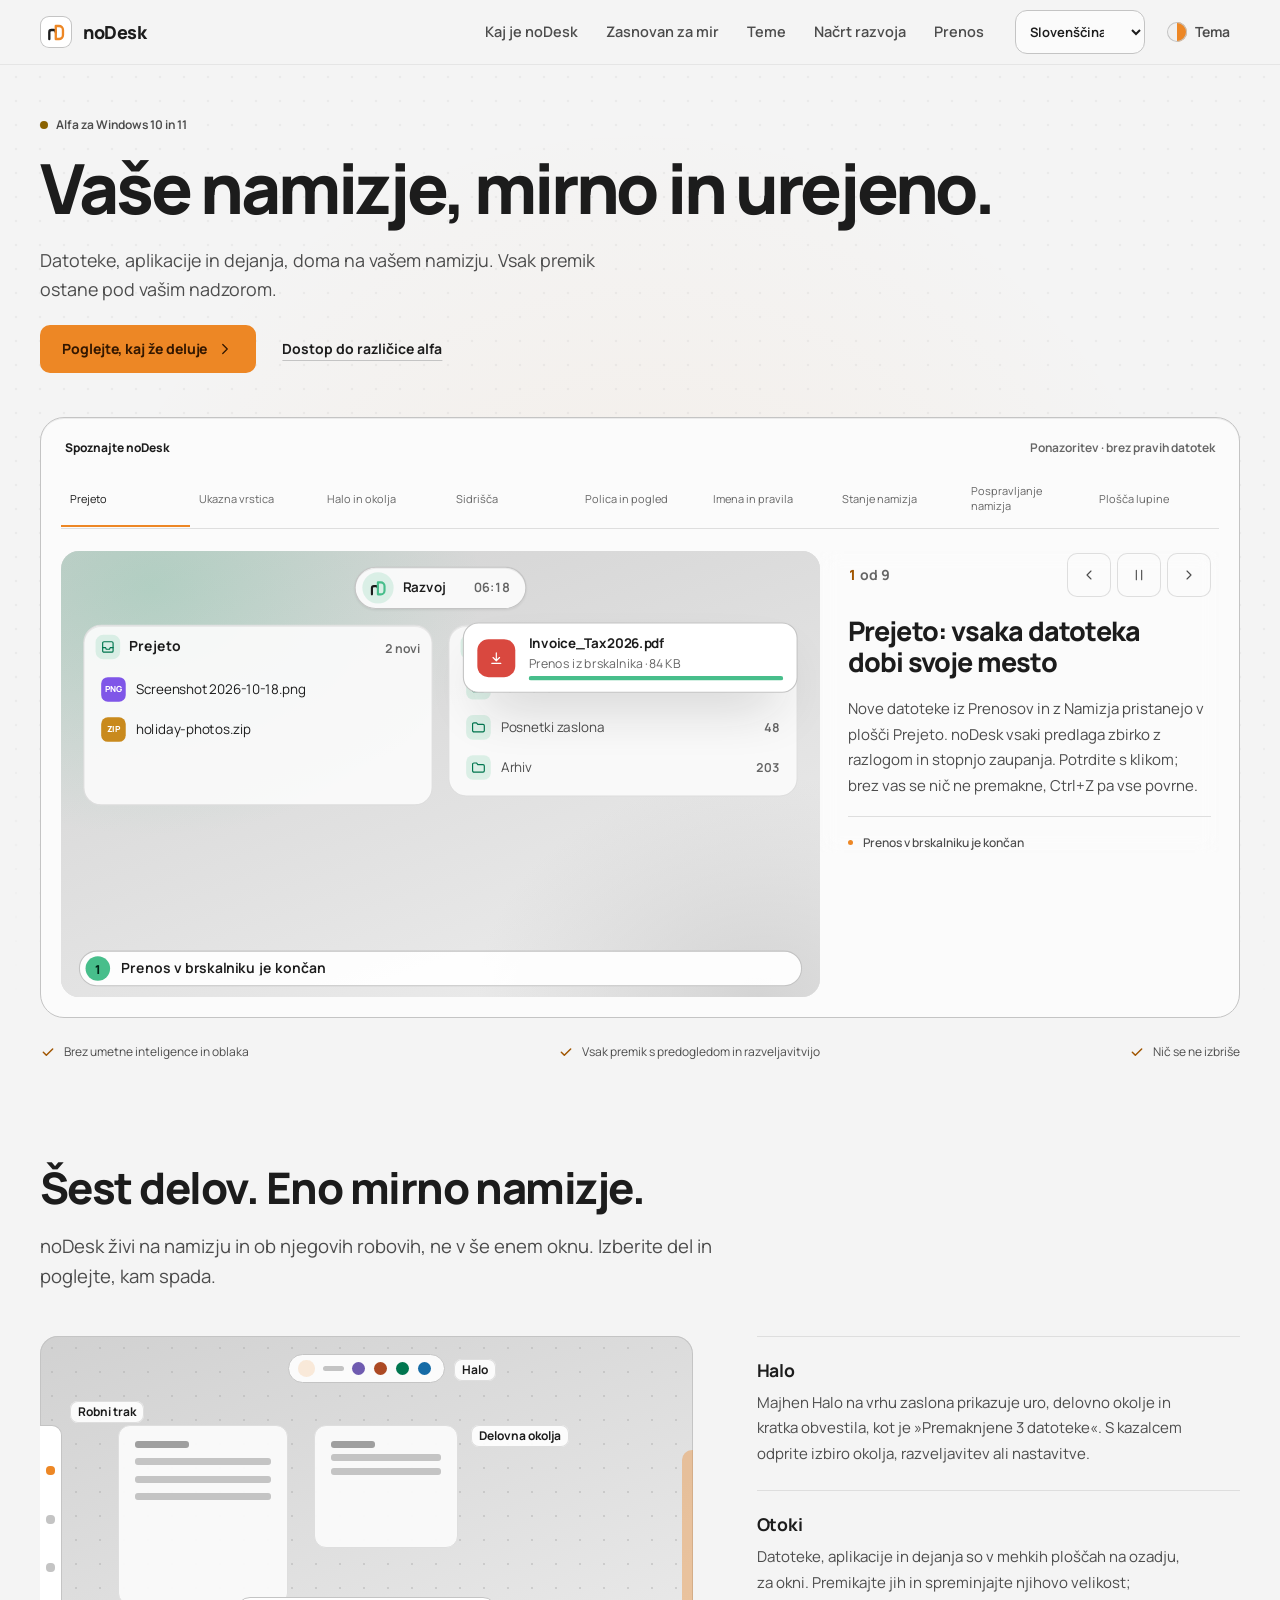
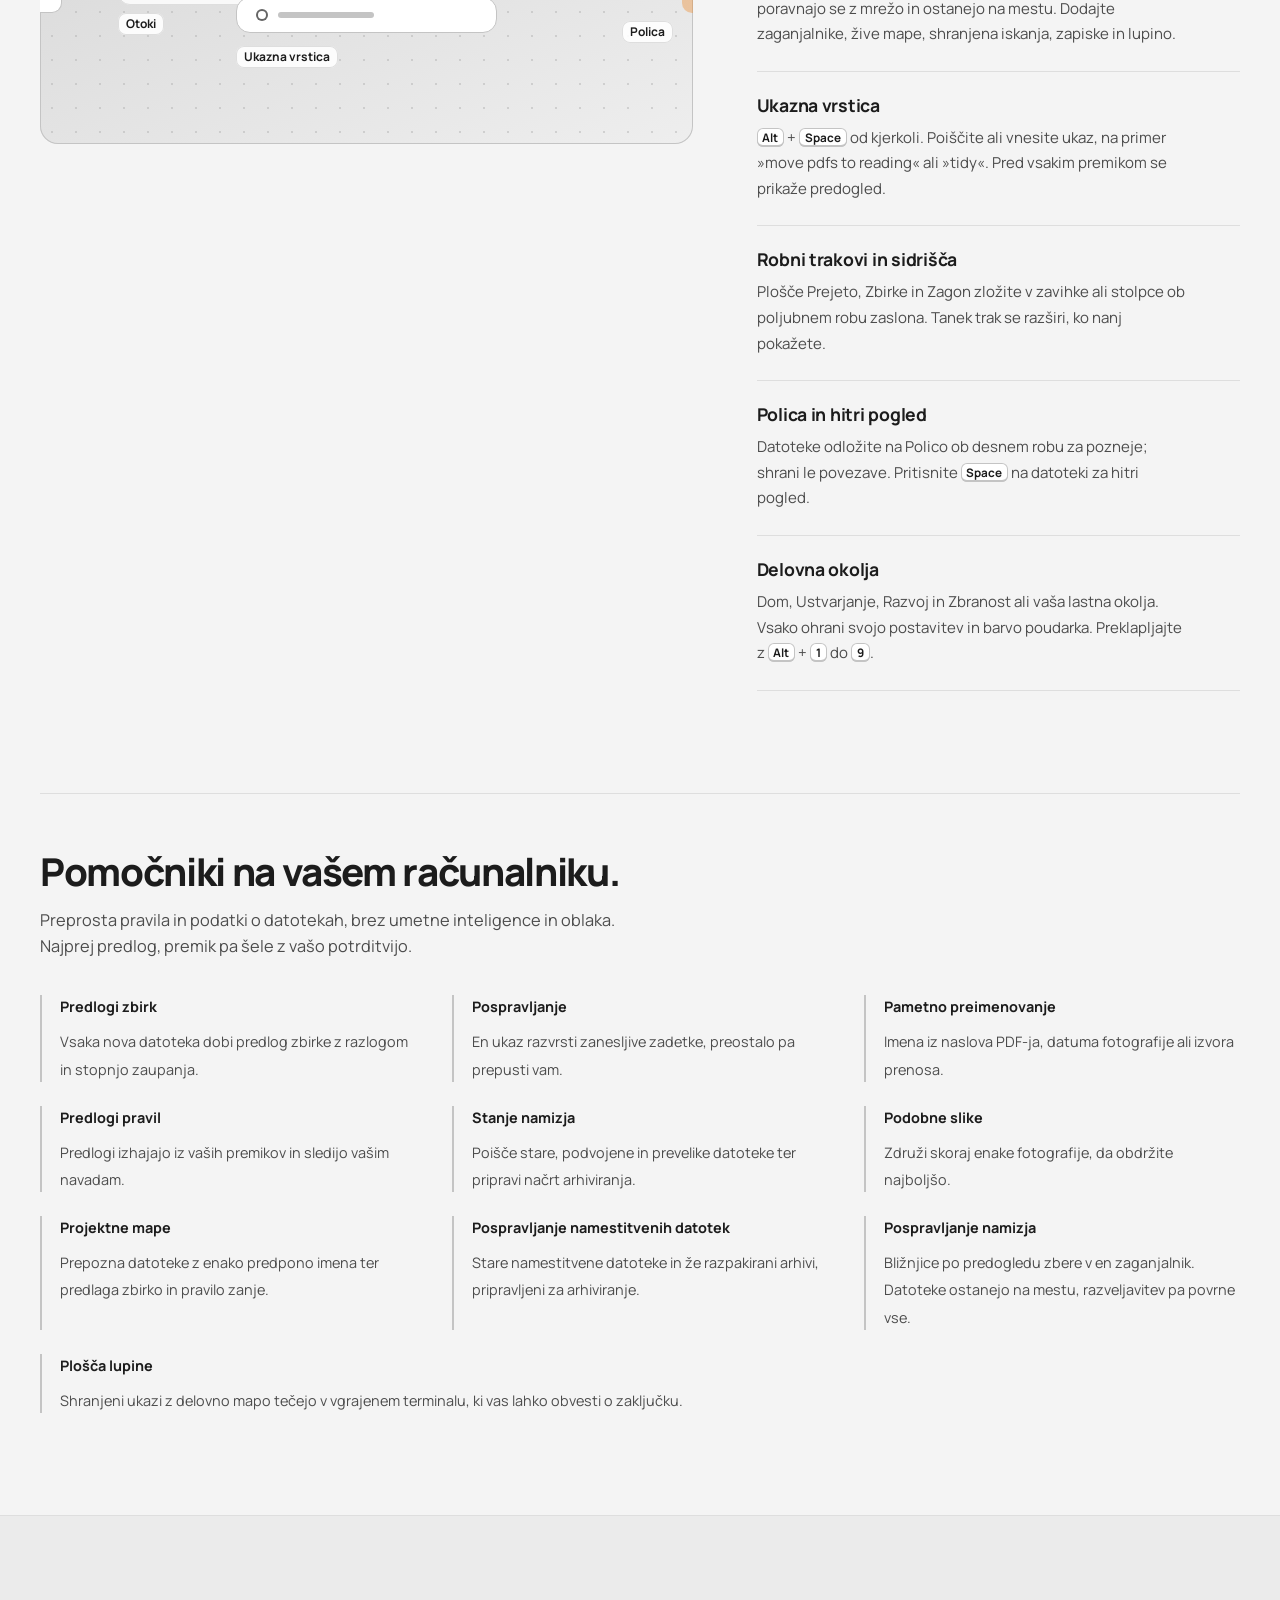
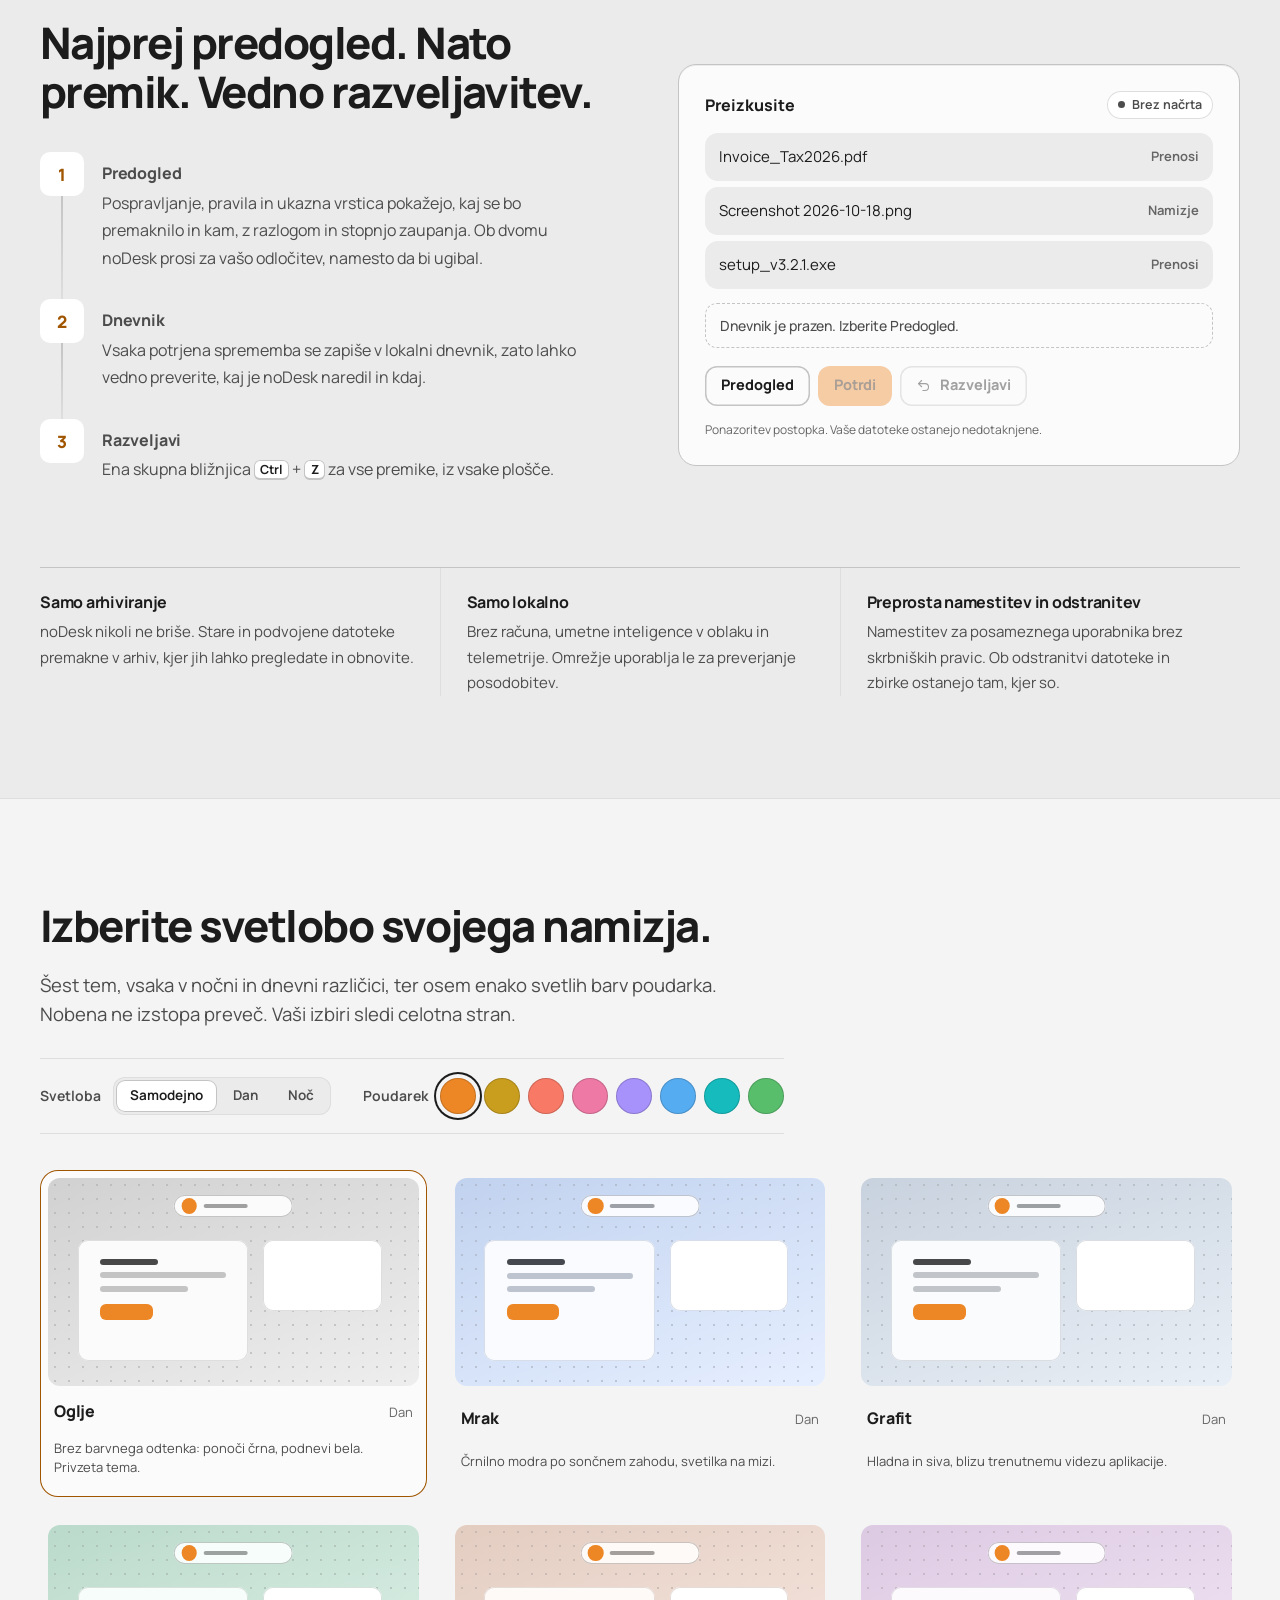
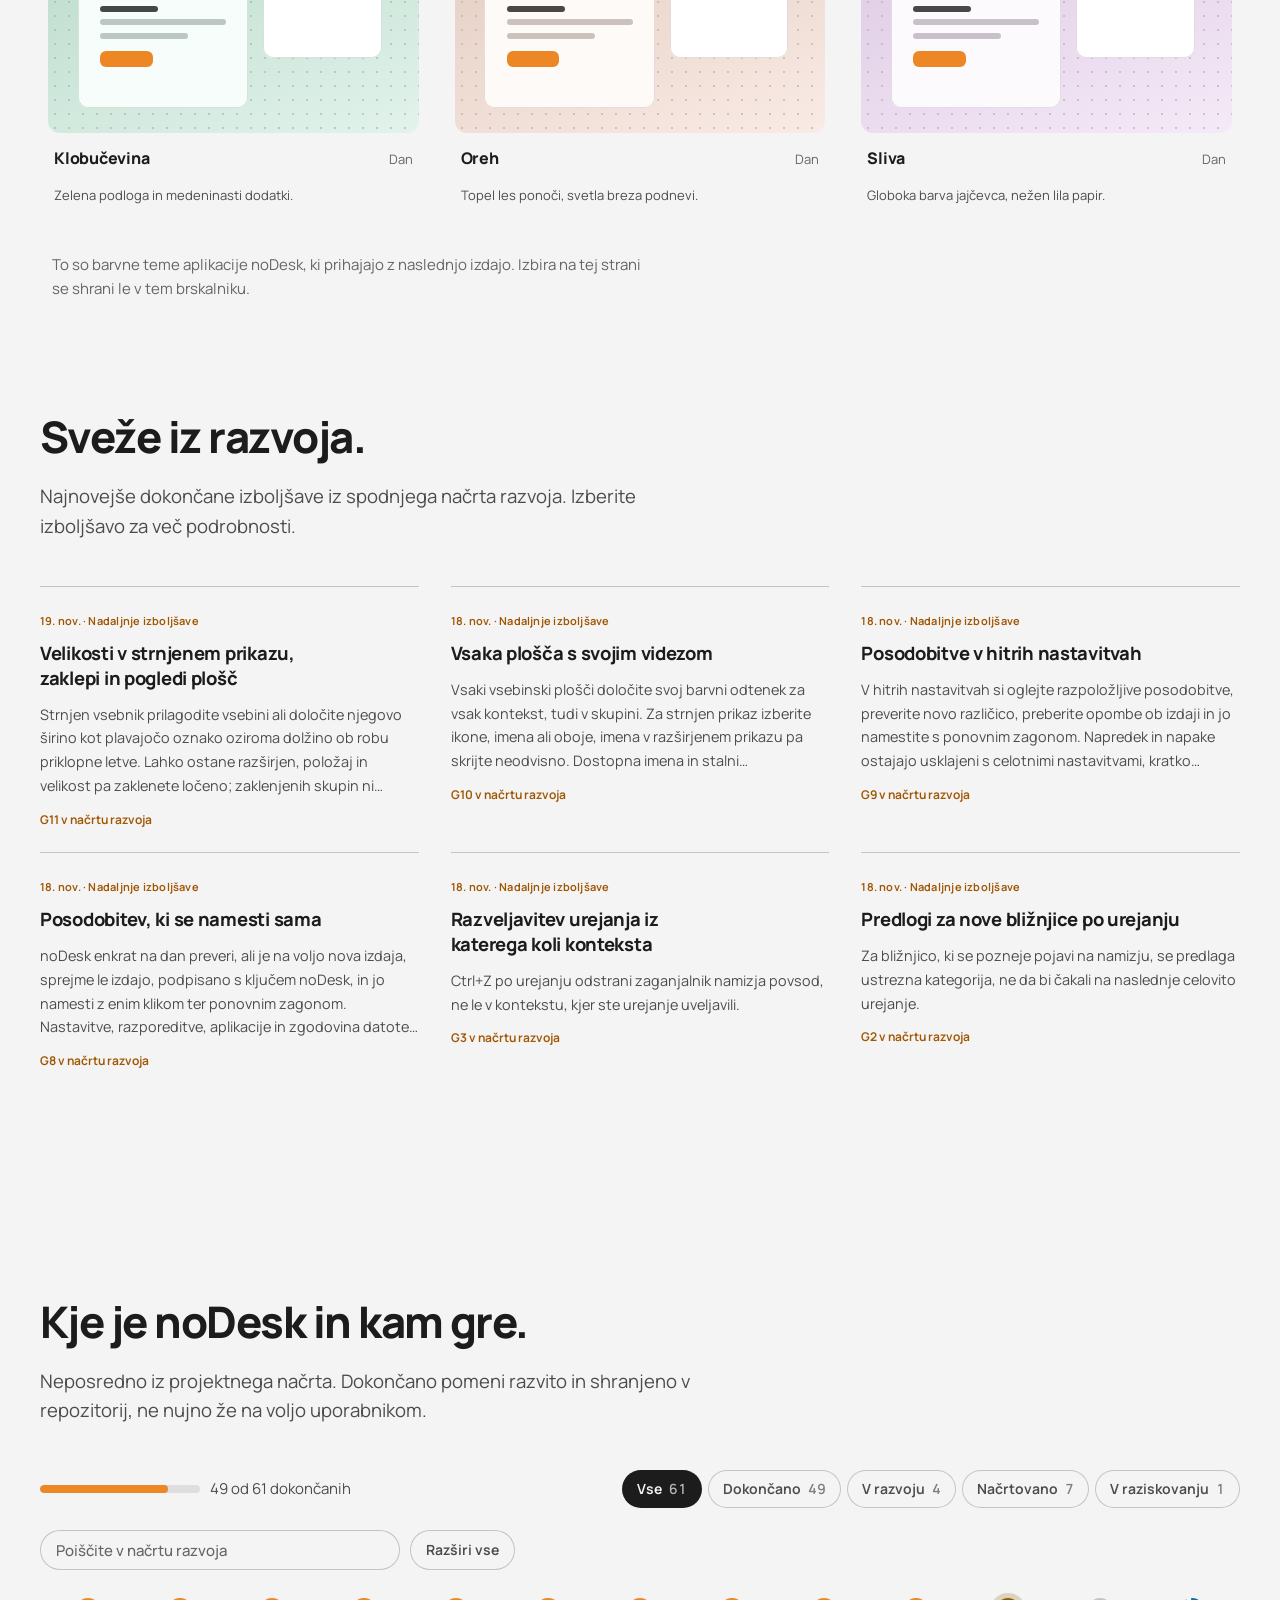
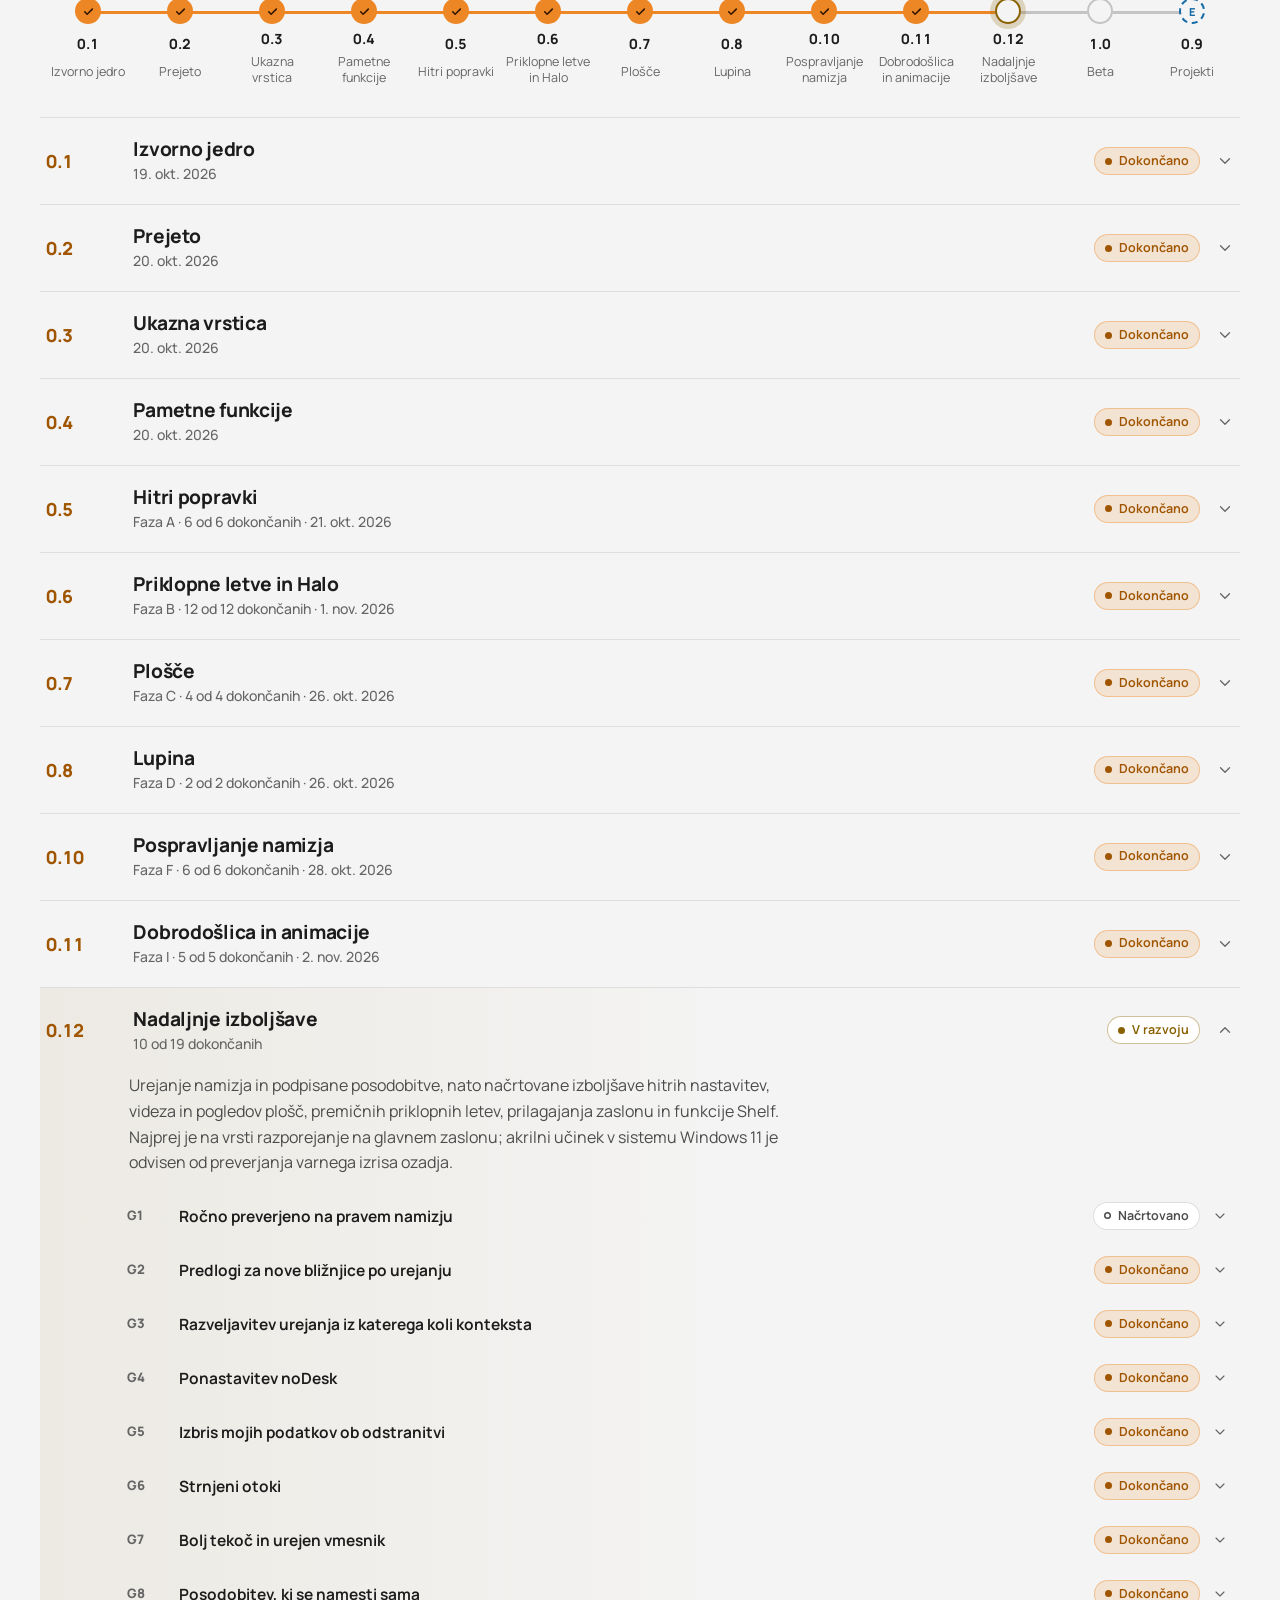
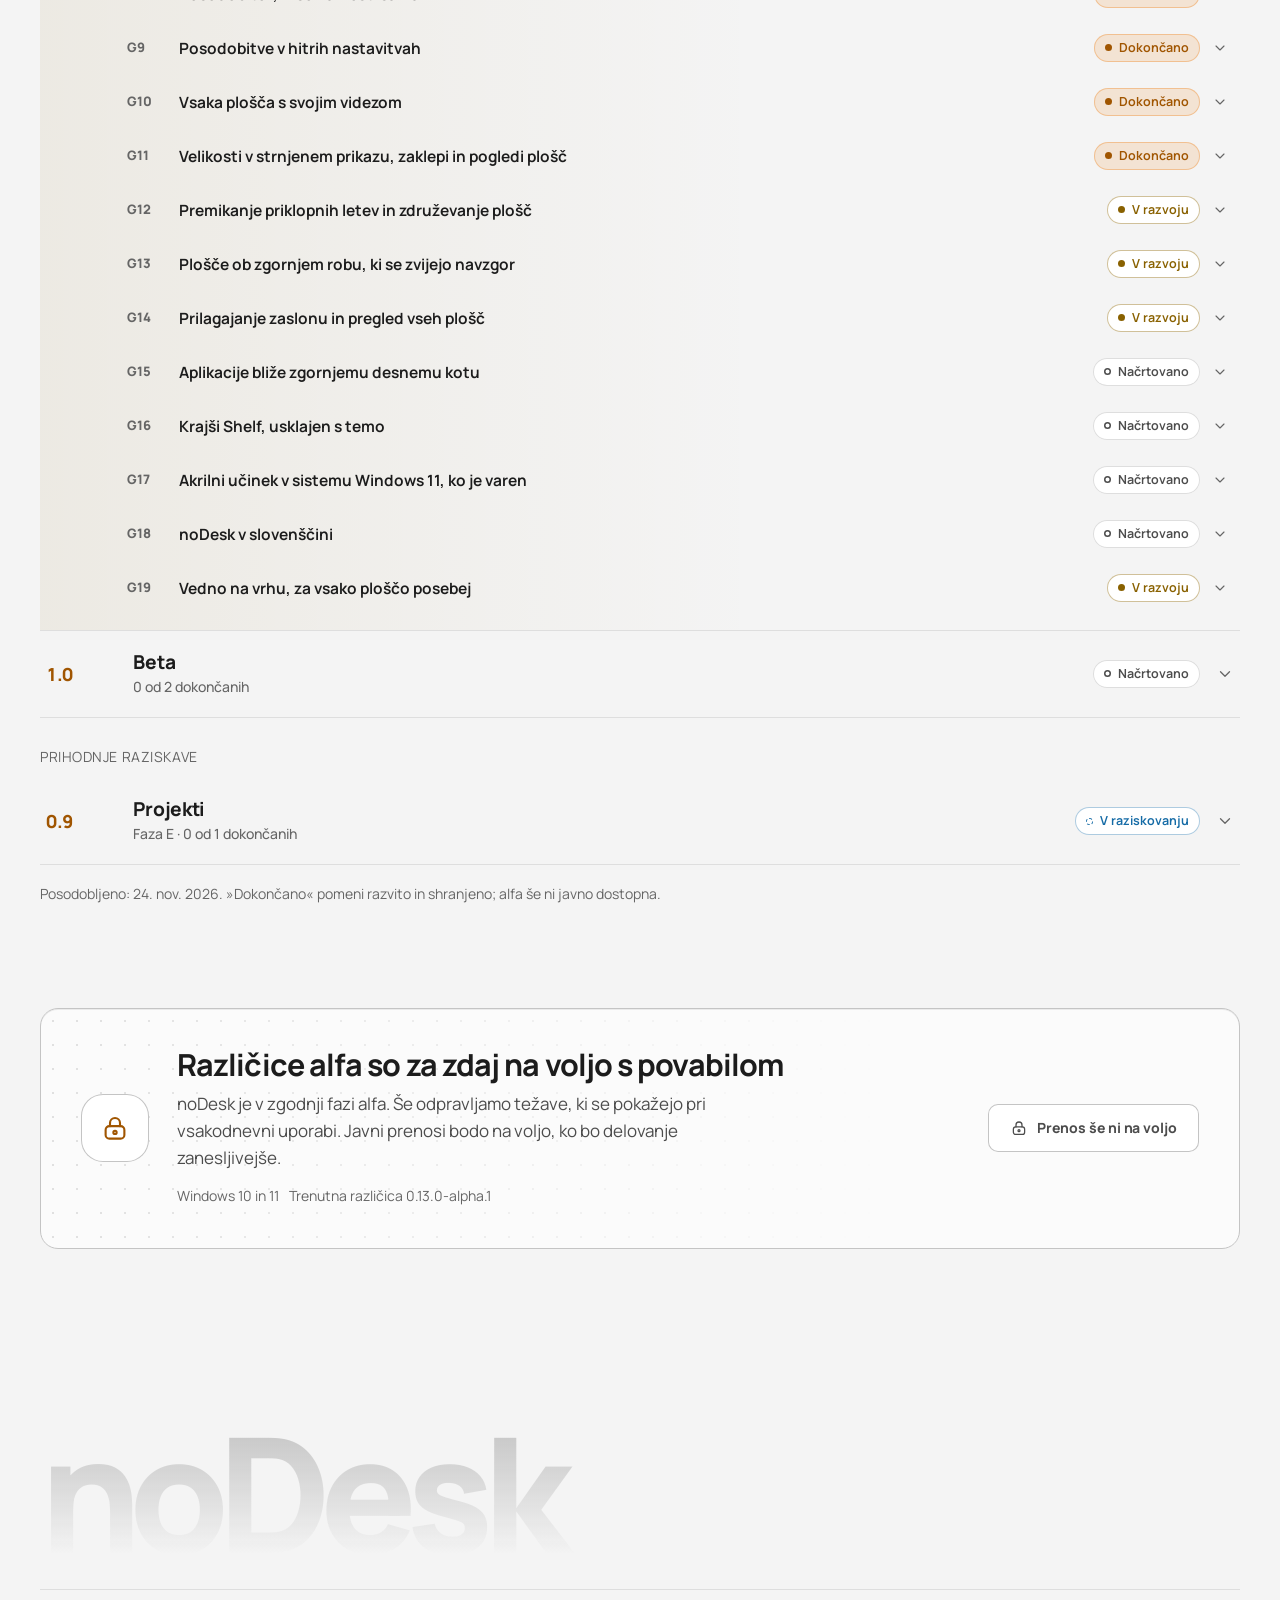
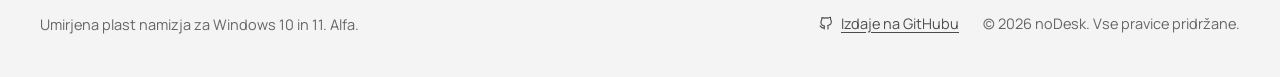
==== commit 35b690db: "Site: update from 730f8cf" ====
--- a/site/index.html
+++ b/site/index.html
@@ -15,8 +15,8 @@
 <meta name="twitter:description" data-en-content="Islands on your wallpaper, one Halo pill, a command bar on Alt+Space. Every move previewed, journaled and undoable." content="Otoki na ozadju, Halo in ukazna vrstica z Alt+Space. Vsak premik s predogledom, zapisom in razveljavitvijo.">
 <link rel="icon" href="favicon.svg" type="image/svg+xml">
 <link rel="preload" href="fonts/manrope-latin.woff2" as="font" type="font/woff2" crossorigin>
-<link rel="stylesheet" href="css/themes.css?v=50dd2212">
-<link rel="stylesheet" href="css/site.css?v=50dd2212">
+<link rel="stylesheet" href="css/themes.css?v=d3f28a66">
+<link rel="stylesheet" href="css/site.css?v=d3f28a66">
 <script>
   // Before first paint: the saved theme (family, mode, accent), the JS flag, and whether the intro plays.
   (function () {
@@ -324,8 +324,8 @@
 </footer>
 
 <script type="application/json" id="roadmap-fallback">
-{"schema":1,"channel":"alpha","current":{"version":"0.13.0-alpha.1"},"versions":[{"version":"0.1","name":"Native core","status":"done","date":"2026-10-19","summary":"The foundation: native edge rails and the Halo pill on Windows, islands on the wallpaper layer, themes that do not depend on Windows, user-defined contexts."},{"version":"0.2","name":"Inbox","status":"done","date":"2026-10-20","summary":"Real files for the first time: Desktop and Downloads watching, bins, a Tidy preview, auto-sort for sure things, and one shared undo for every move."},{"version":"0.3","name":"Command bar","status":"done","date":"2026-10-20","summary":"Alt+Space search and a small command grammar, a configurable hotkey, the Shelf for holding files, and Peek for quick previews."},{"version":"0.4","name":"Smart","status":"done","date":"2026-10-20","summary":"The local, no-AI helpers: desk health, smart rename, rule suggestions from your own moves, project folders, near-duplicate images, installer clean-up. Plus a guided first run, a per-user installer and signed auto-update."},{"version":"0.5","name":"Quick fixes","status":"done","phase":"A","date":"2026-10-21","summary":"A round of fixes from daily use: clearer settings, calmer defaults and a steadier Halo."},{"version":"0.6","name":"Docks & Halo","status":"done","phase":"B","summary":"Where the Halo and the docks live, and how they get out of your way: over apps, hidden until hover, or on the desktop, with compact modes and drop targets.","date":"2026-11-01"},{"version":"0.7","name":"Panels","status":"done","phase":"C","summary":"Panels that work harder: a fixed action bar, right-click menus everywhere, and panels you add yourself.","date":"2026-10-26"},{"version":"0.8","name":"Shell","status":"done","phase":"D","summary":"A Shell panel for the commands you keep retyping, with a terminal built in later.","date":"2026-10-26"},{"version":"0.9","name":"Projects","status":"exploring","phase":"E","summary":"What a project should mean in noDesk is still open. The idea on the table is a workspace that lays out its folder, apps, shell presets and notes."},{"version":"0.10","name":"Desktop cleanup","phase":"F","status":"done","summary":"An opt-in, reversible cleanup of the Windows desktop: shortcuts sorted into launcher categories, loose files into folders, native icons hidden only while you want them hidden.","date":"2026-10-28"},{"version":"0.11","name":"Welcome & motion","status":"done","phase":"I","date":"2026-11-02","summary":"A first run that shows the product, and an interface that moves with you: default contexts that demonstrate every panel, a guided welcome tour, and animation that explains what just happened."},{"version":"0.12","name":"Follow-ups","status":"in_progress","summary":"Desktop cleanup and signed updates, followed by planned improvements to Quick Settings, panel appearance and views, movable docks, screen-fit recovery and the Shelf. Primary-screen placement comes first; Windows 11 acrylic depends on safe backdrop testing."},{"version":"1.0","name":"Beta","status":"planned","summary":"Wider testing once the shape settles: polish, accessibility pass, code signing."}],"items":[{"id":"A1","version":"0.5","status":"done","commit":"a7dab07","title":"A real cog for settings","summary":"The settings icon was a sun. It is a proper cog now."},{"id":"A2","version":"0.5","status":"done","commit":"aa81f90","title":"A Halo mark that stays put","summary":"The n no longer slides when the pill grows on hover. A click on the resting pill opens the command bar."},{"id":"A3","version":"0.5","status":"done","commit":"08fec82","title":"Home, Art, Dev and Focus contexts","summary":"A friendlier default set, each with its own layout and accent. Home is the one that stays. Your own contexts are untouched."},{"id":"A4","version":"0.5","status":"done","commit":"f674d01","title":"Settings in sections, plus an App section","summary":"One section open at a time, remembered. The App section adds start with Windows, settings presets you can save, load, export and import, and a Quit button."},{"id":"A5","version":"0.5","status":"done","commit":"250aa38","title":"Denser panels and a Panel opacity setting","summary":"Panels are less see-through by default, and a slider lets you choose how much."},{"id":"A6","version":"0.5","status":"done","commit":"a20670f","title":"Upright labels on vertical docks","summary":"Letters stack top to bottom instead of lying sideways. Rotated text stays available as an option."},{"id":"B1","version":"0.6","status":"done","commit":"1fad14c","title":"Choose where the Halo and docks sit","summary":"Over your apps, hidden until you hover, or on the desktop behind them. The Halo defaults to over apps, compact."},{"id":"B2","version":"0.6","status":"done","commit":"7f3bd37","title":"Compact docks with staged reveal","summary":"A thin strip in the stack's accent colour widens when you point at it and opens the panel after a short dwell you can tune."},{"id":"B3","version":"0.6","status":"done","commit":"c7e9752","title":"Fix panels that are cut off on one side","summary":"Open dock panels had a squared-off edge against the screen. They now float just off the edge with rounded corners all round."},{"id":"B4","version":"0.6","status":"done","title":"Resize panels","summary":"Drag an edge or corner. Sizes are remembered per context, and a resize is undoable like any other change.","commit":"081d4dc","date":"2026-10-21"},{"id":"B5","version":"0.6","status":"done","title":"Clear drop targets, and drop on the Halo","summary":"Bins light up while you drag a file to them. Dropping files on the Halo offers actions that fit what you dropped, such as moving them to a bin or holding them on the Shelf, and a move can be undone.","commit":"f398876","date":"2026-10-21"},{"id":"B6","version":"0.6","status":"done","title":"Frosted-glass blur where Windows allows","summary":"Tried on Windows 10: the blur cannot be kept inside a panel's shape there, so panels keep the dense see-through look. Windows 11 is worth another try later.","commit":"e79dcfc","date":"2026-10-21"},{"id":"B7","version":"0.6","status":"done","title":"A drag grid on the desktop","summary":"A faint dot grid appears while you drag a panel or icon, so things line up. Static when reduced motion is on.","commit":"30f07ae","date":"2026-10-22"},{"id":"B8","version":"0.6","status":"done","title":"Progress for slow jobs","summary":"A line on the Halo and a bar in the panel for scans and other long jobs, with Cancel where it is possible.","commit":"e169af9","date":"2026-10-23"},{"id":"B9","version":"0.6","status":"done","commit":"5083364","title":"A new logo, app icon and tray icon","summary":"The Squared nD mark replaces the placeholder: a real multi-size app icon, a mark on the Halo that takes the context accent, and a tray icon with Quit."},{"id":"B10","version":"0.6","status":"done","title":"The drag grid shows on any wallpaper","summary":"The dots were drawn in the theme colour, so in a Day theme over a dark wallpaper only one dot showed. Each dot is now a light core with a dark edge and reads on any background.","commit":"f2b74ec","date":"2026-11-01"},{"id":"B11","version":"0.6","status":"done","title":"Quick settings and a wider Settings","summary":"The Halo's gear opens a small sheet with the things you change often: day or night, accent, panel opacity and the resting options. The full Settings is wide, with a page list on the left, and folds to a strip on a narrow screen.","commit":"f2b74ec","date":"2026-11-01"},{"id":"B12","version":"0.6","status":"done","title":"Click outside to close Settings","summary":"A click anywhere outside Settings, Quick settings or the desktop cleanup closes it, and the click still reaches what you clicked.","commit":"f2b74ec","date":"2026-11-01"},{"id":"C1","version":"0.7","status":"done","title":"A fixed action bar in each panel","summary":"The actions for your selection stay in view instead of scrolling away, with one suggestion that fits the moment.","commit":"b9d4fe6","date":"2026-10-26"},{"id":"C2","version":"0.7","status":"done","title":"Right-click menus","summary":"Open, open with, show in Explorer, copy path, rename, move to a bin, add to the Shelf. Also on noDesk's own surfaces for quick settings, layout and Quit.","commit":"b12b0a9","date":"2026-10-26"},{"id":"C3","version":"0.7","status":"done","title":"Add your own panels","summary":"Launcher groups, live folder views, saved searches and notes, each stackable, dockable or floating like any other panel.","commit":"402d80b","date":"2026-10-26"},{"id":"C4","version":"0.7","status":"done","title":"Choose your own scan folders","summary":"Add folders for noDesk to watch, each set to refresh automatically or only when you ask. Applies without a restart.","commit":"5249480","date":"2026-10-26"},{"id":"D1","version":"0.8","status":"done","title":"A Shell panel","summary":"Saved commands with a working folder, opened in Windows Terminal. A command builder fills in values you type each time, suggests commands from your project files and shows exactly what will run.","commit":"68f952c","date":"2026-10-26"},{"id":"D2","version":"0.8","status":"done","title":"A built-in terminal","summary":"Presets and shells run inside the Shell panel: live output in a real terminal, the processes it started, Stop and Run again, and a watch that tells you when a tool finishes, goes quiet waiting for you, or prints a word you pick.","commit":"4eddf1f","date":"2026-10-26"},{"id":"E","version":"0.9","status":"exploring","title":"Projects, once we decide what they are","summary":"Postponed for now. Options: a workspace that lays out your folder, apps and notes; plain project folders as today; or leave it to folder panels and launcher groups."},{"id":"F1","version":"0.10","status":"done","commit":"1ce6825","title":"Hiding the desktop icons safely","summary":"A spike showed the native icon layer can be hidden and always comes back: after a crash, an Explorer restart or quitting, with every icon position unchanged."},{"id":"F2","version":"0.10","status":"done","commit":"461b67a","title":"Sorting desktop shortcuts by what they are","summary":"Offline, explained and unit-tested: each shortcut gets a category (Code, Games, Office, Web, System and more) with a reason in words; files are grouped by kind."},{"id":"F3","version":"0.10","status":"done","title":"A preview before the desktop is cleaned up","summary":"A sheet shows the suggested categories before anything happens: drag or key shortcuts between them, add, rename or delete a category. Apply makes one Desktop launcher with a tab per category and one Ctrl+Z step; no shortcut file is moved.","commit":"222df73","date":"2026-10-28"},{"id":"F4","version":"0.10","status":"done","title":"The Desktop launcher, styled for many tabs","summary":"The launcher made by cleanup is tuned for a dozen categories: roomier tabs, a launch that is quick and clear.","commit":"2cbb67f","date":"2026-10-28"},{"id":"F5","version":"0.10","status":"done","title":"Hide the native icons while cleanup is on","summary":"Optional and always reversible: turning it off, quitting or a crash brings every icon back where it was.","commit":"e0b869b","date":"2026-10-28"},{"id":"F6","version":"0.10","status":"done","title":"Loose desktop files through Tidy","summary":"Files on the Desktop use the same preview and plan as Tidy, into folders you can undo.","commit":"7807303","date":"2026-10-28"},{"id":"I1","version":"0.11","status":"done","title":"Default contexts that show every panel","summary":"Home, Art, Dev and Focus are rebuilt on the 24-point grid and together include a Shell, Folder, View and Launcher panel, so a fresh install shows what panels can do.","commit":"ccaf3e8","date":"2026-11-02"},{"id":"I2","version":"0.11","status":"done","title":"Back to the built-in layout, with undo","summary":"“Use the built-in layout” in Settings and the command bar replaces your layout in one step, and Ctrl+Z restores the one you had.","commit":"ccaf3e8","date":"2026-11-02"},{"id":"I3","version":"0.11","status":"done","title":"Motion that explains","summary":"Islands glide when you undo, redo or switch context, dropped panels spring onto the grid, parts and sheets animate in, sheets fade out, and presses give feedback. All of it respects reduced motion.","commit":"ccaf3e8","date":"2026-11-02"},{"id":"I4","version":"0.11","status":"done","title":"An animated welcome tour","summary":"A centred sheet with a short logo intro, seven animated feature scenes, then folder and hotkey setup. It replaces the text tour in Settings.","commit":"ccaf3e8","date":"2026-11-02"},{"id":"I5","version":"0.11","status":"done","title":"Small fixes from daily use","summary":"All settings opens from Quick settings again (the window lost focus and closed it first), and the Halo clock has more room before the pill’s rounded end.","commit":"ccaf3e8","date":"2026-11-02"},{"id":"G1","version":"0.12","status":"planned","title":"Checked by hand on a real desktop","summary":"Dragging shortcuts between categories, launching from the Desktop launcher, high-DPI screens, the day theme, and an Explorer restart while the icons are hidden."},{"id":"G2","version":"0.12","status":"done","title":"New shortcuts offered after a cleanup","summary":"A shortcut that lands on the Desktop later is suggested for its category instead of waiting for the next full cleanup.","commit":"2c13137","date":"2026-11-18"},{"id":"G3","version":"0.12","status":"done","title":"Undo cleanup from any context","summary":"Ctrl+Z after a cleanup removes the Desktop launcher everywhere, not only in the context where it was applied.","commit":"2c13137","date":"2026-11-18"},{"id":"G4","version":"0.12","status":"done","title":"Reset noDesk","summary":"Settings and the command bar can delete noDesk’s own settings and data and start again as on a first run, after a clear two-step check. Your files and bins stay.","commit":"59915d6","date":"2026-11-02"},{"id":"G5","version":"0.12","status":"done","title":"Delete my data when uninstalling","summary":"The uninstaller offers to delete noDesk’s settings and data too. Off by default, and an update never deletes anything.","commit":"56c93c6","date":"2026-11-02"},{"id":"G6","version":"0.12","status":"done","title":"Compact islands","summary":"A collapsed island shrinks to a small chip showing its icon, its name or both, and opens to its full size while you point at it. A tidier desktop with no empty bars.","commit":"4154368","date":"2026-11-02"},{"id":"G7","version":"0.12","status":"done","title":"A smoother, tidier interface","summary":"The Halo says what just happened in plain words, sheets open without a stray focus ring, the launcher grid and Settings pages line up, file rows show what kind of file they are, and idle panels do less work in the background.","commit":"4b62d3a","date":"2026-11-04"},{"id":"G8","version":"0.12","status":"done","title":"An update that installs itself","summary":"noDesk checks once a day for a new build, accepts only one signed with the noDesk key, and installs it with one click and a restart. Settings, layouts, apps and your file history all come through the update untouched.","commit":"79fb33e","date":"2026-11-18"},{"id":"G9","version":"0.12","status":"done","title":"Updates in Quick Settings","summary":"See available updates, check for a new version, read release notes and install with a restart from Quick Settings. Progress and errors stay in sync with full Settings, and the brief Halo notification stays.","commit":"d854be4","date":"2026-11-18"},{"id":"G10","version":"0.12","status":"done","title":"Each panel, its own appearance","summary":"Give each content panel its own tint in each context, even when grouped. Choose icons, names or both when collapsed and independently hide expanded names, with accessible names and stable identifiers to keep similar panels distinguishable.","commit":"0079d7f","date":"2026-11-18"},{"id":"G11","version":"0.12","status":"done","title":"Collapsed sizes, locks and panel views","summary":"Fit a collapsed container to its contents or set its width for a floating chip and its length along a dock edge. Keep expanded and lock position and size independently; locked groups resist regrouping and neighboring docks moving or shrinking them. Any content panel can also switch between a compact list, a detailed list with more per row and a grid whose tiles you can size, remembered per panel.","commit":"5d2c70e","date":"2026-11-19"},{"id":"G12","version":"0.12","status":"in_progress","title":"Move docks and bring panels together","summary":"Move docks along an edge, pull them free or drag panels to any of the four edges to dock. Drop a panel or whole group onto an existing dock to join it, with a preview, cancellation and one-step undo while preserving panel order and the destination layout.","commit":null},{"id":"G13","version":"0.12","status":"in_progress","title":"Top-edge panels that roll up","summary":"A top-docked panel opens downward with its title and handle below the content, then rolls upward into a compact strip. Floating panels and panels on other edges keep their normal header position.","commit":null},{"id":"G14","version":"0.12","status":"in_progress","title":"Screen-fit recovery and All panels","summary":"Temporarily fit panels to a smaller primary-screen work area without losing saved positions or locks. Scroll crowded docks, use temporary floating recovery chips when needed, and reach every panel through a keyboard-accessible All panels browser. Full multi-monitor placement and shared-edge avoidance are not part of this step.","commit":null},{"id":"G15","version":"0.12","status":"planned","title":"Apps toward the upper right","summary":"New and reset built-in layouts put Apps near the upper right, floating in Home and right-docked in Dev and Art. Existing layouts stay untouched; an explicit Apps-only action can separate and reposition it without resetting the rest of the context."},{"id":"G16","version":"0.12","status":"planned","title":"A shorter, themed Shelf","summary":"Keep the Shelf on the right with a shorter 160-DIP resting strip, adjustable from 80 to 320 DIP and movable vertically. Its expanded panel adopts the app’s colors and rounded styling without reducing its normal capacity or changing how it holds files."},{"id":"G17","version":"0.12","status":"planned","title":"Windows 11 acrylic, when safe","summary":"Choose Auto, Acrylic or the current translucent style. Auto prefers acrylic on Windows 11 only where testing proves the backdrop stays inside the intended surface; unsupported or unsafe surfaces keep a readable fallback. Windows 11 support remains conditional on that validation."},{"id":"G18","version":"0.12","status":"planned","title":"noDesk in Slovenian","summary":"Translate the whole app into Slovenian. On first start, use Slovenian when the system language is Slovenian; otherwise use English."},{"id":"G19","version":"0.12","status":"in_progress","title":"Always on top, one panel at a time","summary":"Keep any island or dock above your apps or on the desktop, right from its header or right-click menu. The Halo has the same choice, and one command returns everything to your default.","commit":null},{"id":"H1","version":"1.0","status":"planned","title":"An accessibility pass","summary":"Screen-reader names, keyboard reach and contrast checked on every panel, rail and sheet."},{"id":"H2","version":"1.0","status":"planned","title":"A signed installer you can download","summary":"Code signing so Windows does not warn, and a download on this page once the beta opens."}],"generatedAt":"2026-11-24T00:59:03+01:00"}
+{"schema":1,"channel":"alpha","current":{"version":"0.13.0-alpha.1"},"versions":[{"version":"0.1","name":"Native core","status":"done","date":"2026-10-19","summary":"The foundation: native edge rails and the Halo pill on Windows, islands on the wallpaper layer, themes that do not depend on Windows, user-defined contexts."},{"version":"0.2","name":"Inbox","status":"done","date":"2026-10-20","summary":"Real files for the first time: Desktop and Downloads watching, bins, a Tidy preview, auto-sort for sure things, and one shared undo for every move."},{"version":"0.3","name":"Command bar","status":"done","date":"2026-10-20","summary":"Alt+Space search and a small command grammar, a configurable hotkey, the Shelf for holding files, and Peek for quick previews."},{"version":"0.4","name":"Smart","status":"done","date":"2026-10-20","summary":"The local, no-AI helpers: desk health, smart rename, rule suggestions from your own moves, project folders, near-duplicate images, installer clean-up. Plus a guided first run, a per-user installer and signed auto-update."},{"version":"0.5","name":"Quick fixes","status":"done","phase":"A","date":"2026-10-21","summary":"A round of fixes from daily use: clearer settings, calmer defaults and a steadier Halo."},{"version":"0.6","name":"Docks & Halo","status":"done","phase":"B","summary":"Where the Halo and the docks live, and how they get out of your way: over apps, hidden until hover, or on the desktop, with compact modes and drop targets.","date":"2026-11-01"},{"version":"0.7","name":"Panels","status":"done","phase":"C","summary":"Panels that work harder: a fixed action bar, right-click menus everywhere, and panels you add yourself.","date":"2026-10-26"},{"version":"0.8","name":"Shell","status":"done","phase":"D","summary":"A Shell panel for the commands you keep retyping, with a terminal built in later.","date":"2026-10-26"},{"version":"0.9","name":"Projects","status":"exploring","phase":"E","summary":"What a project should mean in noDesk is still open. The idea on the table is a workspace that lays out its folder, apps, shell presets and notes."},{"version":"0.10","name":"Desktop cleanup","phase":"F","status":"done","summary":"An opt-in, reversible cleanup of the Windows desktop: shortcuts sorted into launcher categories, loose files into folders, native icons hidden only while you want them hidden.","date":"2026-10-28"},{"version":"0.11","name":"Welcome & motion","status":"done","phase":"I","date":"2026-11-02","summary":"A first run that shows the product, and an interface that moves with you: default contexts that demonstrate every panel, a guided welcome tour, and animation that explains what just happened."},{"version":"0.12","name":"Follow-ups","status":"in_progress","summary":"Desktop cleanup and signed updates, followed by planned improvements to Quick Settings, panel appearance and views, movable docks, screen-fit recovery and the Shelf. Primary-screen placement comes first; Windows 11 acrylic depends on safe backdrop testing."},{"version":"1.0","name":"Beta","status":"planned","summary":"Wider testing once the shape settles: polish, accessibility pass, code signing."}],"items":[{"id":"A1","version":"0.5","status":"done","commit":"a7dab07","title":"A real cog for settings","summary":"The settings icon was a sun. It is a proper cog now."},{"id":"A2","version":"0.5","status":"done","commit":"aa81f90","title":"A Halo mark that stays put","summary":"The n no longer slides when the pill grows on hover. A click on the resting pill opens the command bar."},{"id":"A3","version":"0.5","status":"done","commit":"08fec82","title":"Home, Art, Dev and Focus contexts","summary":"A friendlier default set, each with its own layout and accent. Home is the one that stays. Your own contexts are untouched."},{"id":"A4","version":"0.5","status":"done","commit":"f674d01","title":"Settings in sections, plus an App section","summary":"One section open at a time, remembered. The App section adds start with Windows, settings presets you can save, load, export and import, and a Quit button."},{"id":"A5","version":"0.5","status":"done","commit":"250aa38","title":"Denser panels and a Panel opacity setting","summary":"Panels are less see-through by default, and a slider lets you choose how much."},{"id":"A6","version":"0.5","status":"done","commit":"a20670f","title":"Upright labels on vertical docks","summary":"Letters stack top to bottom instead of lying sideways. Rotated text stays available as an option."},{"id":"B1","version":"0.6","status":"done","commit":"1fad14c","title":"Choose where the Halo and docks sit","summary":"Over your apps, hidden until you hover, or on the desktop behind them. The Halo defaults to over apps, compact."},{"id":"B2","version":"0.6","status":"done","commit":"7f3bd37","title":"Compact docks with staged reveal","summary":"A thin strip in the stack's accent colour widens when you point at it and opens the panel after a short dwell you can tune."},{"id":"B3","version":"0.6","status":"done","commit":"c7e9752","title":"Fix panels that are cut off on one side","summary":"Open dock panels had a squared-off edge against the screen. They now float just off the edge with rounded corners all round."},{"id":"B4","version":"0.6","status":"done","title":"Resize panels","summary":"Drag an edge or corner. Sizes are remembered per context, and a resize is undoable like any other change.","commit":"081d4dc","date":"2026-10-21"},{"id":"B5","version":"0.6","status":"done","title":"Clear drop targets, and drop on the Halo","summary":"Bins light up while you drag a file to them. Dropping files on the Halo offers actions that fit what you dropped, such as moving them to a bin or holding them on the Shelf, and a move can be undone.","commit":"f398876","date":"2026-10-21"},{"id":"B6","version":"0.6","status":"done","title":"Frosted-glass blur where Windows allows","summary":"Tried on Windows 10: the blur cannot be kept inside a panel's shape there, so panels keep the dense see-through look. Windows 11 is worth another try later.","commit":"e79dcfc","date":"2026-10-21"},{"id":"B7","version":"0.6","status":"done","title":"A drag grid on the desktop","summary":"A faint dot grid appears while you drag a panel or icon, so things line up. Static when reduced motion is on.","commit":"30f07ae","date":"2026-10-22"},{"id":"B8","version":"0.6","status":"done","title":"Progress for slow jobs","summary":"A line on the Halo and a bar in the panel for scans and other long jobs, with Cancel where it is possible.","commit":"e169af9","date":"2026-10-23"},{"id":"B9","version":"0.6","status":"done","commit":"5083364","title":"A new logo, app icon and tray icon","summary":"The Squared nD mark replaces the placeholder: a real multi-size app icon, a mark on the Halo that takes the context accent, and a tray icon with Quit."},{"id":"B10","version":"0.6","status":"done","title":"The drag grid shows on any wallpaper","summary":"The dots were drawn in the theme colour, so in a Day theme over a dark wallpaper only one dot showed. Each dot is now a light core with a dark edge and reads on any background.","commit":"f2b74ec","date":"2026-11-01"},{"id":"B11","version":"0.6","status":"done","title":"Quick settings and a wider Settings","summary":"The Halo's gear opens a small sheet with the things you change often: day or night, accent, panel opacity and the resting options. The full Settings is wide, with a page list on the left, and folds to a strip on a narrow screen.","commit":"f2b74ec","date":"2026-11-01"},{"id":"B12","version":"0.6","status":"done","title":"Click outside to close Settings","summary":"A click anywhere outside Settings, Quick settings or the desktop cleanup closes it, and the click still reaches what you clicked.","commit":"f2b74ec","date":"2026-11-01"},{"id":"C1","version":"0.7","status":"done","title":"A fixed action bar in each panel","summary":"The actions for your selection stay in view instead of scrolling away, with one suggestion that fits the moment.","commit":"b9d4fe6","date":"2026-10-26"},{"id":"C2","version":"0.7","status":"done","title":"Right-click menus","summary":"Open, open with, show in Explorer, copy path, rename, move to a bin, add to the Shelf. Also on noDesk's own surfaces for quick settings, layout and Quit.","commit":"b12b0a9","date":"2026-10-26"},{"id":"C3","version":"0.7","status":"done","title":"Add your own panels","summary":"Launcher groups, live folder views, saved searches and notes, each stackable, dockable or floating like any other panel.","commit":"402d80b","date":"2026-10-26"},{"id":"C4","version":"0.7","status":"done","title":"Choose your own scan folders","summary":"Add folders for noDesk to watch, each set to refresh automatically or only when you ask. Applies without a restart.","commit":"5249480","date":"2026-10-26"},{"id":"D1","version":"0.8","status":"done","title":"A Shell panel","summary":"Saved commands with a working folder, opened in Windows Terminal. A command builder fills in values you type each time, suggests commands from your project files and shows exactly what will run.","commit":"68f952c","date":"2026-10-26"},{"id":"D2","version":"0.8","status":"done","title":"A built-in terminal","summary":"Presets and shells run inside the Shell panel: live output in a real terminal, the processes it started, Stop and Run again, and a watch that tells you when a tool finishes, goes quiet waiting for you, or prints a word you pick.","commit":"4eddf1f","date":"2026-10-26"},{"id":"E","version":"0.9","status":"exploring","title":"Projects, once we decide what they are","summary":"Postponed for now. Options: a workspace that lays out your folder, apps and notes; plain project folders as today; or leave it to folder panels and launcher groups."},{"id":"F1","version":"0.10","status":"done","commit":"1ce6825","title":"Hiding the desktop icons safely","summary":"A spike showed the native icon layer can be hidden and always comes back: after a crash, an Explorer restart or quitting, with every icon position unchanged."},{"id":"F2","version":"0.10","status":"done","commit":"461b67a","title":"Sorting desktop shortcuts by what they are","summary":"Offline, explained and unit-tested: each shortcut gets a category (Code, Games, Office, Web, System and more) with a reason in words; files are grouped by kind."},{"id":"F3","version":"0.10","status":"done","title":"A preview before the desktop is cleaned up","summary":"A sheet shows the suggested categories before anything happens: drag or key shortcuts between them, add, rename or delete a category. Apply makes one Desktop launcher with a tab per category and one Ctrl+Z step; no shortcut file is moved.","commit":"222df73","date":"2026-10-28"},{"id":"F4","version":"0.10","status":"done","title":"The Desktop launcher, styled for many tabs","summary":"The launcher made by cleanup is tuned for a dozen categories: roomier tabs, a launch that is quick and clear.","commit":"2cbb67f","date":"2026-10-28"},{"id":"F5","version":"0.10","status":"done","title":"Hide the native icons while cleanup is on","summary":"Optional and always reversible: turning it off, quitting or a crash brings every icon back where it was.","commit":"e0b869b","date":"2026-10-28"},{"id":"F6","version":"0.10","status":"done","title":"Loose desktop files through Tidy","summary":"Files on the Desktop use the same preview and plan as Tidy, into folders you can undo.","commit":"7807303","date":"2026-10-28"},{"id":"I1","version":"0.11","status":"done","title":"Default contexts that show every panel","summary":"Home, Art, Dev and Focus are rebuilt on the 24-point grid and together include a Shell, Folder, View and Launcher panel, so a fresh install shows what panels can do.","commit":"ccaf3e8","date":"2026-11-02"},{"id":"I2","version":"0.11","status":"done","title":"Back to the built-in layout, with undo","summary":"“Use the built-in layout” in Settings and the command bar replaces your layout in one step, and Ctrl+Z restores the one you had.","commit":"ccaf3e8","date":"2026-11-02"},{"id":"I3","version":"0.11","status":"done","title":"Motion that explains","summary":"Islands glide when you undo, redo or switch context, dropped panels spring onto the grid, parts and sheets animate in, sheets fade out, and presses give feedback. All of it respects reduced motion.","commit":"ccaf3e8","date":"2026-11-02"},{"id":"I4","version":"0.11","status":"done","title":"An animated welcome tour","summary":"A centred sheet with a short logo intro, seven animated feature scenes, then folder and hotkey setup. It replaces the text tour in Settings.","commit":"ccaf3e8","date":"2026-11-02"},{"id":"I5","version":"0.11","status":"done","title":"Small fixes from daily use","summary":"All settings opens from Quick settings again (the window lost focus and closed it first), and the Halo clock has more room before the pill’s rounded end.","commit":"ccaf3e8","date":"2026-11-02"},{"id":"G1","version":"0.12","status":"planned","title":"Checked by hand on a real desktop","summary":"Dragging shortcuts between categories, launching from the Desktop launcher, high-DPI screens, the day theme, and an Explorer restart while the icons are hidden."},{"id":"G2","version":"0.12","status":"done","title":"New shortcuts offered after a cleanup","summary":"A shortcut that lands on the Desktop later is suggested for its category instead of waiting for the next full cleanup.","commit":"2c13137","date":"2026-11-18"},{"id":"G3","version":"0.12","status":"done","title":"Undo cleanup from any context","summary":"Ctrl+Z after a cleanup removes the Desktop launcher everywhere, not only in the context where it was applied.","commit":"2c13137","date":"2026-11-18"},{"id":"G4","version":"0.12","status":"done","title":"Reset noDesk","summary":"Settings and the command bar can delete noDesk’s own settings and data and start again as on a first run, after a clear two-step check. Your files and bins stay.","commit":"59915d6","date":"2026-11-02"},{"id":"G5","version":"0.12","status":"done","title":"Delete my data when uninstalling","summary":"The uninstaller offers to delete noDesk’s settings and data too. Off by default, and an update never deletes anything.","commit":"56c93c6","date":"2026-11-02"},{"id":"G6","version":"0.12","status":"done","title":"Compact islands","summary":"A collapsed island shrinks to a small chip showing its icon, its name or both, and opens to its full size while you point at it. A tidier desktop with no empty bars.","commit":"4154368","date":"2026-11-02"},{"id":"G7","version":"0.12","status":"done","title":"A smoother, tidier interface","summary":"The Halo says what just happened in plain words, sheets open without a stray focus ring, the launcher grid and Settings pages line up, file rows show what kind of file they are, and idle panels do less work in the background.","commit":"4b62d3a","date":"2026-11-04"},{"id":"G8","version":"0.12","status":"done","title":"An update that installs itself","summary":"noDesk checks once a day for a new build, accepts only one signed with the noDesk key, and installs it with one click and a restart. Settings, layouts, apps and your file history all come through the update untouched.","commit":"79fb33e","date":"2026-11-18"},{"id":"G9","version":"0.12","status":"done","title":"Updates in Quick Settings","summary":"See available updates, check for a new version, read release notes and install with a restart from Quick Settings. Progress and errors stay in sync with full Settings, and the brief Halo notification stays.","commit":"d854be4","date":"2026-11-18"},{"id":"G10","version":"0.12","status":"done","title":"Each panel, its own appearance","summary":"Give each content panel its own tint in each context, even when grouped. Choose icons, names or both when collapsed and independently hide expanded names, with accessible names and stable identifiers to keep similar panels distinguishable.","commit":"0079d7f","date":"2026-11-18"},{"id":"G11","version":"0.12","status":"done","title":"Collapsed sizes, locks and panel views","summary":"Fit a collapsed container to its contents or set its width for a floating chip and its length along a dock edge. Keep expanded and lock position and size independently; locked groups resist regrouping and neighboring docks moving or shrinking them. Any content panel can also switch between a compact list, a detailed list with more per row and a grid whose tiles you can size, remembered per panel.","commit":"5d2c70e","date":"2026-11-19"},{"id":"G12","version":"0.12","status":"in_progress","title":"Move docks and bring panels together","summary":"Move docks along an edge, pull them free or drag panels to any of the four edges to dock. Drop a panel or whole group onto an existing dock to join it, with a preview, cancellation and one-step undo while preserving panel order and the destination layout.","commit":null},{"id":"G13","version":"0.12","status":"in_progress","title":"Top-edge panels that roll up","summary":"A top-docked panel opens downward with its title and handle below the content, then rolls upward into a compact strip. Floating panels and panels on other edges keep their normal header position.","commit":null},{"id":"G14","version":"0.12","status":"in_progress","title":"Screen-fit recovery and All panels","summary":"Temporarily fit panels to a smaller primary-screen work area without losing saved positions or locks. Scroll crowded docks, use temporary floating recovery chips when needed, and reach every panel through a keyboard-accessible All panels browser. Full multi-monitor placement and shared-edge avoidance are not part of this step. Long names show whole or as an icon, never cut with dots; a setting chooses whether a dock grows first.","commit":null},{"id":"G15","version":"0.12","status":"planned","title":"Apps toward the upper right","summary":"New and reset built-in layouts put Apps near the upper right, floating in Home and right-docked in Dev and Art. Existing layouts stay untouched; an explicit Apps-only action can separate and reposition it without resetting the rest of the context."},{"id":"G16","version":"0.12","status":"planned","title":"A shorter, themed Shelf","summary":"Keep the Shelf on the right with a shorter 160-DIP resting strip, adjustable from 80 to 320 DIP and movable vertically. Its expanded panel adopts the app’s colors and rounded styling without reducing its normal capacity or changing how it holds files."},{"id":"G17","version":"0.12","status":"planned","title":"Windows 11 acrylic, when safe","summary":"Choose Auto, Acrylic or the current translucent style. Auto prefers acrylic on Windows 11 only where testing proves the backdrop stays inside the intended surface; unsupported or unsafe surfaces keep a readable fallback. Windows 11 support remains conditional on that validation."},{"id":"G18","version":"0.12","status":"planned","title":"noDesk in Slovenian","summary":"Translate the whole app into Slovenian. On first start, use Slovenian when the system language is Slovenian; otherwise use English."},{"id":"G19","version":"0.12","status":"in_progress","title":"Always on top, one panel at a time","summary":"Keep any island or dock above your apps or on the desktop, right from its header or right-click menu. The Halo has the same choice, and one command returns everything to your default.","commit":null},{"id":"H1","version":"1.0","status":"planned","title":"An accessibility pass","summary":"Screen-reader names, keyboard reach and contrast checked on every panel, rail and sheet."},{"id":"H2","version":"1.0","status":"planned","title":"A signed installer you can download","summary":"Code signing so Windows does not warn, and a download on this page once the beta opens."}],"generatedAt":"2026-11-24T11:07:16+01:00"}
 </script>
-<script type="module" src="js/main.js?v=50dd2212"></script>
+<script type="module" src="js/main.js?v=d3f28a66"></script>
 </body>
 </html>
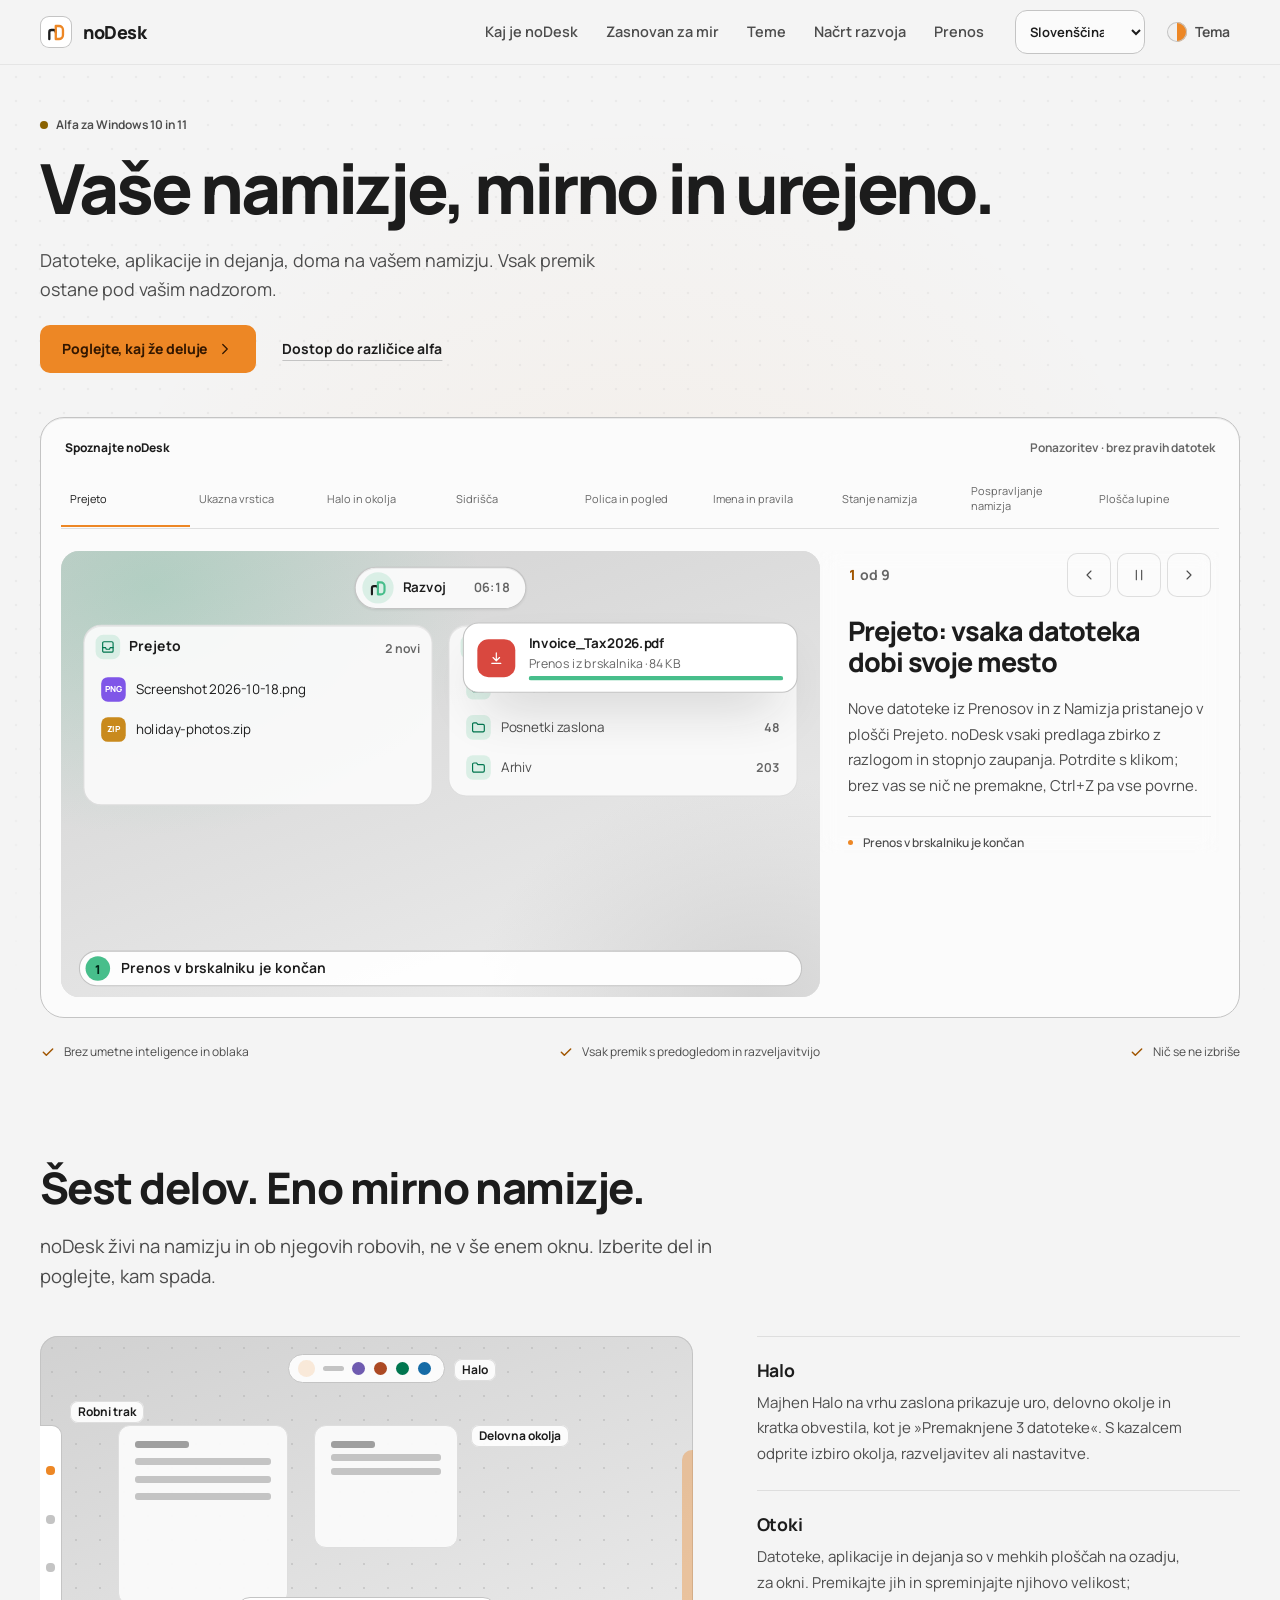
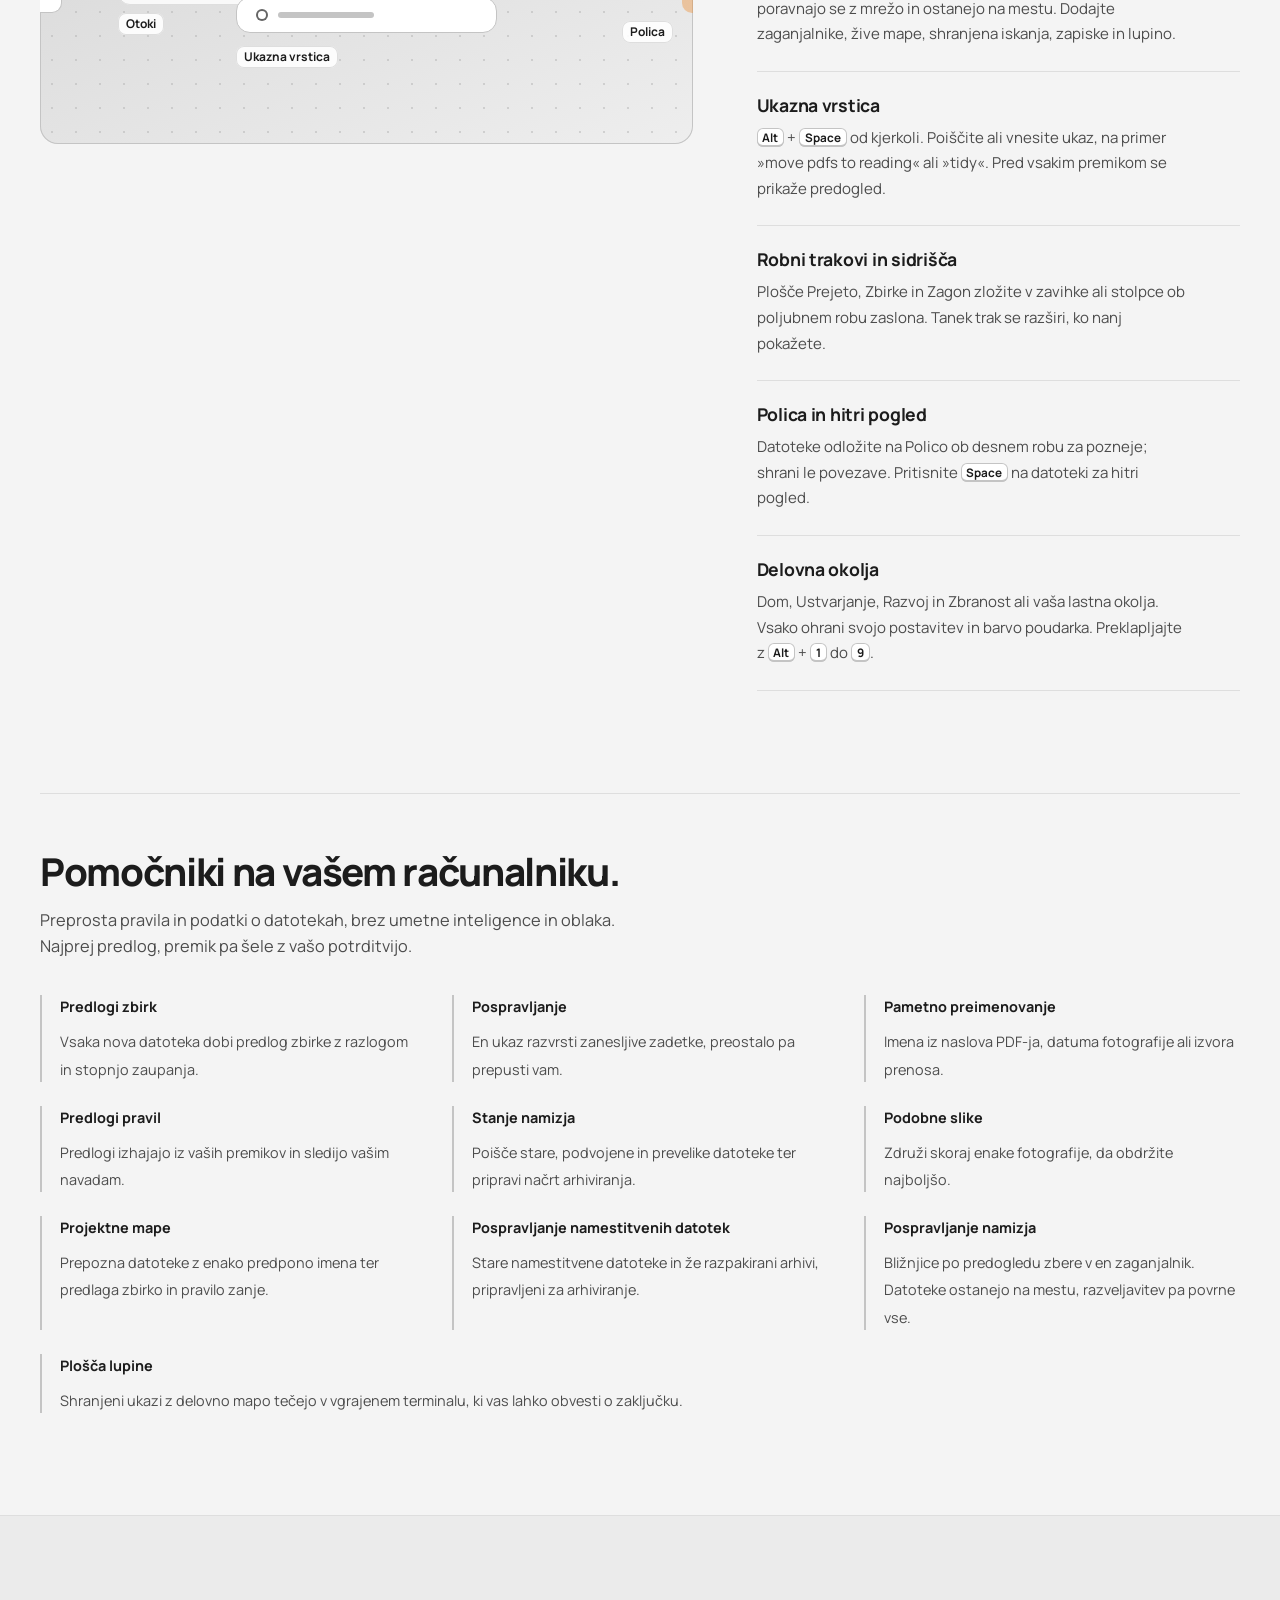
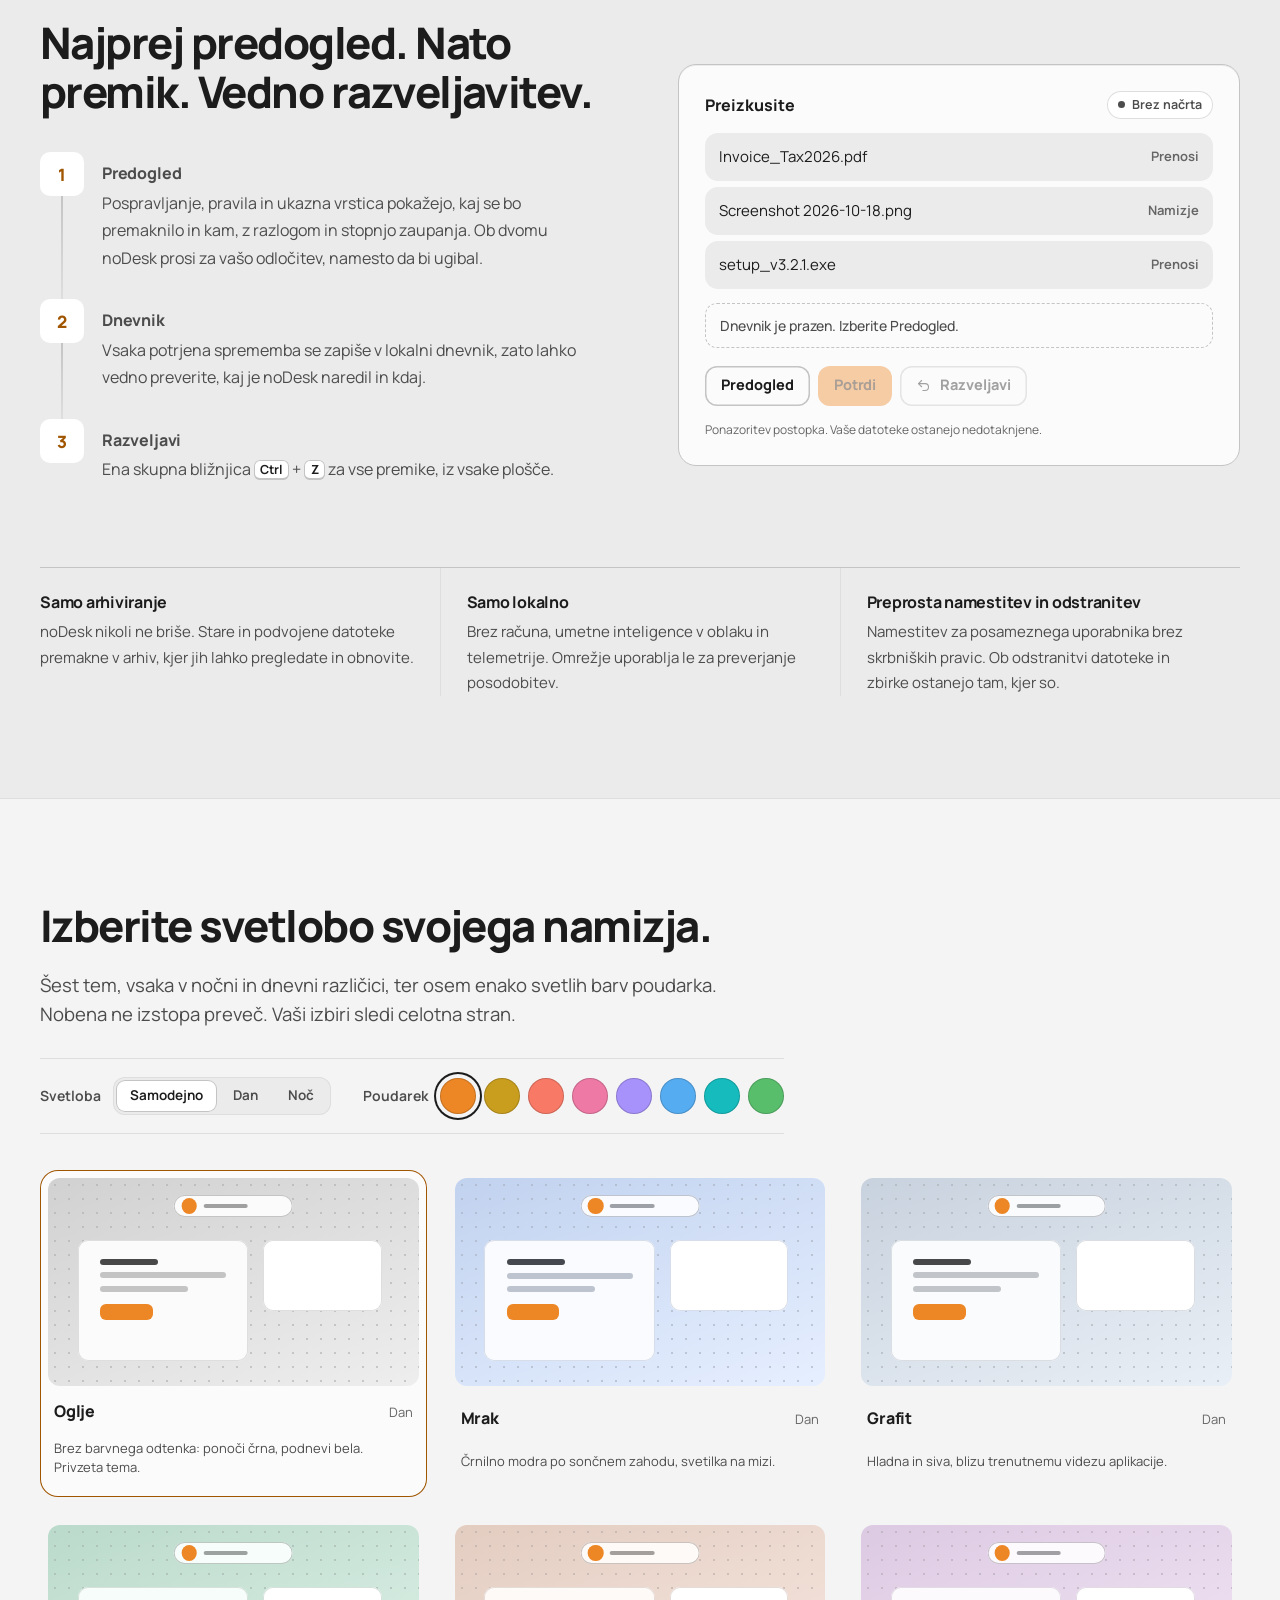
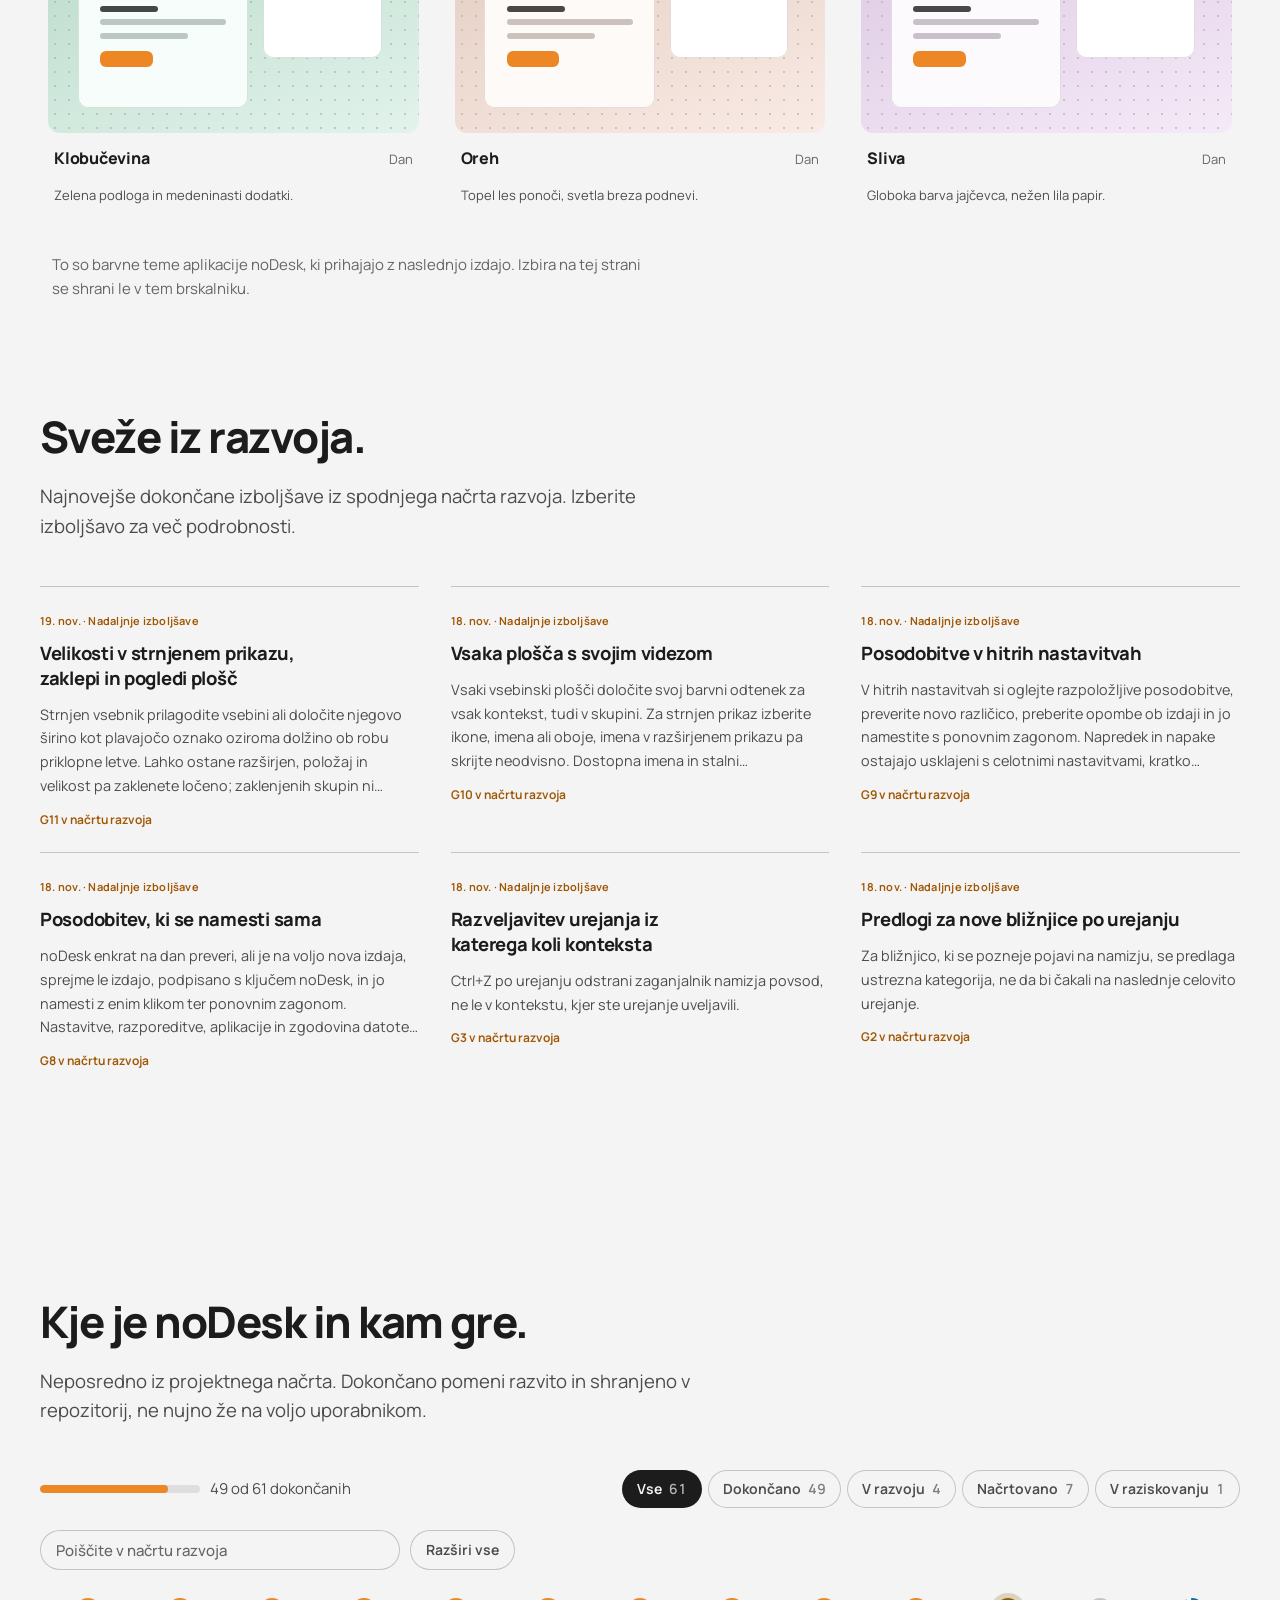
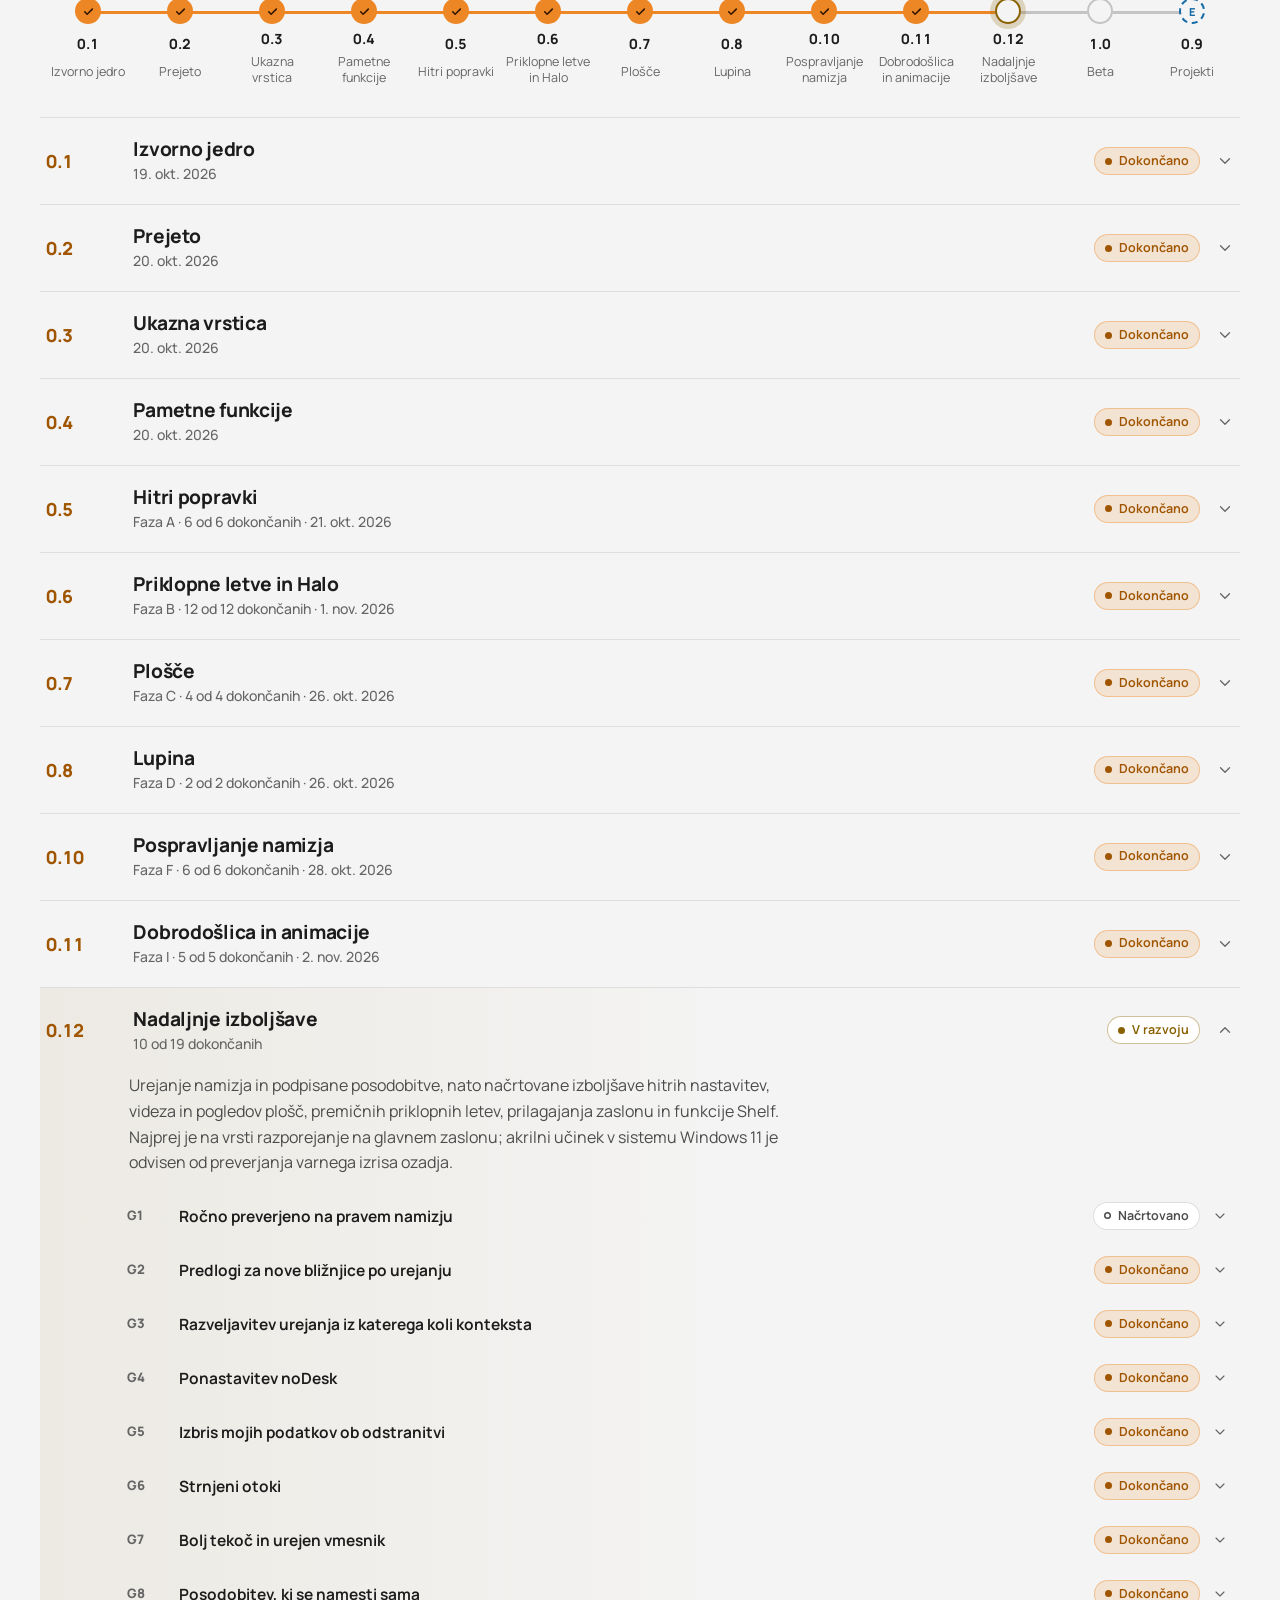
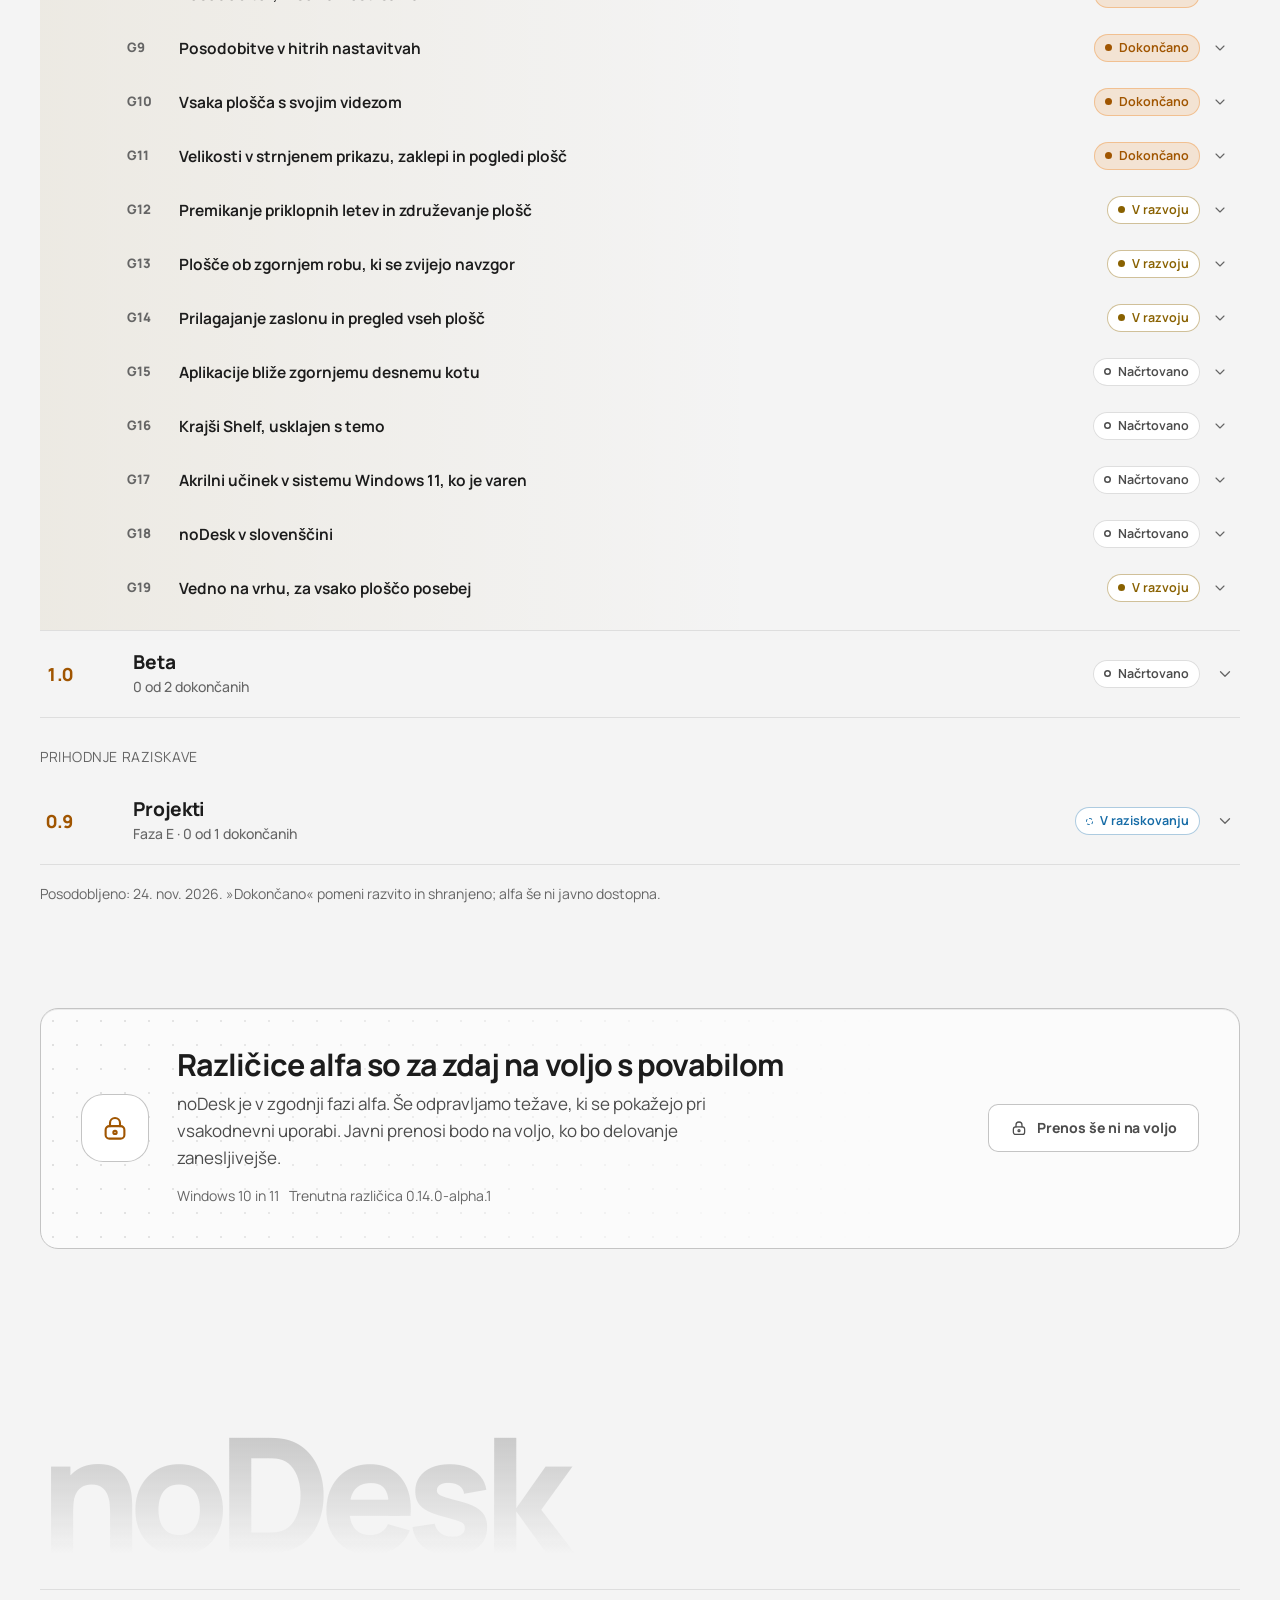
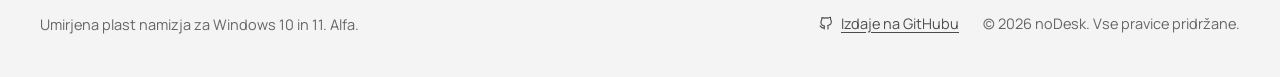
==== commit 9c25f9e8: "Site: update from 41087cc" ====
--- a/site/index.html
+++ b/site/index.html
@@ -15,8 +15,8 @@
 <meta name="twitter:description" data-en-content="Islands on your wallpaper, one Halo pill, a command bar on Alt+Space. Every move previewed, journaled and undoable." content="Otoki na ozadju, Halo in ukazna vrstica z Alt+Space. Vsak premik s predogledom, zapisom in razveljavitvijo.">
 <link rel="icon" href="favicon.svg" type="image/svg+xml">
 <link rel="preload" href="fonts/manrope-latin.woff2" as="font" type="font/woff2" crossorigin>
-<link rel="stylesheet" href="css/themes.css?v=d3f28a66">
-<link rel="stylesheet" href="css/site.css?v=d3f28a66">
+<link rel="stylesheet" href="css/themes.css?v=085623c1">
+<link rel="stylesheet" href="css/site.css?v=085623c1">
 <script>
   // Before first paint: the saved theme (family, mode, accent), the JS flag, and whether the intro plays.
   (function () {
@@ -289,7 +289,7 @@
     <div id="roadmap-root" aria-live="polite" style="min-height:560px">
       <p class="rm-empty"><span data-en="Loading the roadmap…">Nalaganje načrta razvoja …</span></p>
     </div>
-    <noscript><p class="rm-empty">The roadmap needs JavaScript. Current build 0.13.0-alpha.1. Done: 0.1 (Native core), 0.2 (Inbox), 0.3 (Command bar), 0.4 (Smart), 0.5 (Quick fixes), 0.6 (Docks &amp; Halo), 0.7 (Panels), 0.8 (Shell), 0.10 (Desktop cleanup), 0.11 (Welcome &amp; motion). In progress: 0.12 (Follow-ups). Planned: 1.0 (Beta). Being explored: 0.9 (Projects).</p></noscript>
+    <noscript><p class="rm-empty">The roadmap needs JavaScript. Current build 0.14.0-alpha.1. Done: 0.1 (Native core), 0.2 (Inbox), 0.3 (Command bar), 0.4 (Smart), 0.5 (Quick fixes), 0.6 (Docks &amp; Halo), 0.7 (Panels), 0.8 (Shell), 0.10 (Desktop cleanup), 0.11 (Welcome &amp; motion). In progress: 0.12 (Follow-ups). Planned: 1.0 (Beta). Being explored: 0.9 (Projects).</p></noscript>
   </div>
 </section>
 
@@ -324,8 +324,8 @@
 </footer>
 
 <script type="application/json" id="roadmap-fallback">
-{"schema":1,"channel":"alpha","current":{"version":"0.13.0-alpha.1"},"versions":[{"version":"0.1","name":"Native core","status":"done","date":"2026-10-19","summary":"The foundation: native edge rails and the Halo pill on Windows, islands on the wallpaper layer, themes that do not depend on Windows, user-defined contexts."},{"version":"0.2","name":"Inbox","status":"done","date":"2026-10-20","summary":"Real files for the first time: Desktop and Downloads watching, bins, a Tidy preview, auto-sort for sure things, and one shared undo for every move."},{"version":"0.3","name":"Command bar","status":"done","date":"2026-10-20","summary":"Alt+Space search and a small command grammar, a configurable hotkey, the Shelf for holding files, and Peek for quick previews."},{"version":"0.4","name":"Smart","status":"done","date":"2026-10-20","summary":"The local, no-AI helpers: desk health, smart rename, rule suggestions from your own moves, project folders, near-duplicate images, installer clean-up. Plus a guided first run, a per-user installer and signed auto-update."},{"version":"0.5","name":"Quick fixes","status":"done","phase":"A","date":"2026-10-21","summary":"A round of fixes from daily use: clearer settings, calmer defaults and a steadier Halo."},{"version":"0.6","name":"Docks & Halo","status":"done","phase":"B","summary":"Where the Halo and the docks live, and how they get out of your way: over apps, hidden until hover, or on the desktop, with compact modes and drop targets.","date":"2026-11-01"},{"version":"0.7","name":"Panels","status":"done","phase":"C","summary":"Panels that work harder: a fixed action bar, right-click menus everywhere, and panels you add yourself.","date":"2026-10-26"},{"version":"0.8","name":"Shell","status":"done","phase":"D","summary":"A Shell panel for the commands you keep retyping, with a terminal built in later.","date":"2026-10-26"},{"version":"0.9","name":"Projects","status":"exploring","phase":"E","summary":"What a project should mean in noDesk is still open. The idea on the table is a workspace that lays out its folder, apps, shell presets and notes."},{"version":"0.10","name":"Desktop cleanup","phase":"F","status":"done","summary":"An opt-in, reversible cleanup of the Windows desktop: shortcuts sorted into launcher categories, loose files into folders, native icons hidden only while you want them hidden.","date":"2026-10-28"},{"version":"0.11","name":"Welcome & motion","status":"done","phase":"I","date":"2026-11-02","summary":"A first run that shows the product, and an interface that moves with you: default contexts that demonstrate every panel, a guided welcome tour, and animation that explains what just happened."},{"version":"0.12","name":"Follow-ups","status":"in_progress","summary":"Desktop cleanup and signed updates, followed by planned improvements to Quick Settings, panel appearance and views, movable docks, screen-fit recovery and the Shelf. Primary-screen placement comes first; Windows 11 acrylic depends on safe backdrop testing."},{"version":"1.0","name":"Beta","status":"planned","summary":"Wider testing once the shape settles: polish, accessibility pass, code signing."}],"items":[{"id":"A1","version":"0.5","status":"done","commit":"a7dab07","title":"A real cog for settings","summary":"The settings icon was a sun. It is a proper cog now."},{"id":"A2","version":"0.5","status":"done","commit":"aa81f90","title":"A Halo mark that stays put","summary":"The n no longer slides when the pill grows on hover. A click on the resting pill opens the command bar."},{"id":"A3","version":"0.5","status":"done","commit":"08fec82","title":"Home, Art, Dev and Focus contexts","summary":"A friendlier default set, each with its own layout and accent. Home is the one that stays. Your own contexts are untouched."},{"id":"A4","version":"0.5","status":"done","commit":"f674d01","title":"Settings in sections, plus an App section","summary":"One section open at a time, remembered. The App section adds start with Windows, settings presets you can save, load, export and import, and a Quit button."},{"id":"A5","version":"0.5","status":"done","commit":"250aa38","title":"Denser panels and a Panel opacity setting","summary":"Panels are less see-through by default, and a slider lets you choose how much."},{"id":"A6","version":"0.5","status":"done","commit":"a20670f","title":"Upright labels on vertical docks","summary":"Letters stack top to bottom instead of lying sideways. Rotated text stays available as an option."},{"id":"B1","version":"0.6","status":"done","commit":"1fad14c","title":"Choose where the Halo and docks sit","summary":"Over your apps, hidden until you hover, or on the desktop behind them. The Halo defaults to over apps, compact."},{"id":"B2","version":"0.6","status":"done","commit":"7f3bd37","title":"Compact docks with staged reveal","summary":"A thin strip in the stack's accent colour widens when you point at it and opens the panel after a short dwell you can tune."},{"id":"B3","version":"0.6","status":"done","commit":"c7e9752","title":"Fix panels that are cut off on one side","summary":"Open dock panels had a squared-off edge against the screen. They now float just off the edge with rounded corners all round."},{"id":"B4","version":"0.6","status":"done","title":"Resize panels","summary":"Drag an edge or corner. Sizes are remembered per context, and a resize is undoable like any other change.","commit":"081d4dc","date":"2026-10-21"},{"id":"B5","version":"0.6","status":"done","title":"Clear drop targets, and drop on the Halo","summary":"Bins light up while you drag a file to them. Dropping files on the Halo offers actions that fit what you dropped, such as moving them to a bin or holding them on the Shelf, and a move can be undone.","commit":"f398876","date":"2026-10-21"},{"id":"B6","version":"0.6","status":"done","title":"Frosted-glass blur where Windows allows","summary":"Tried on Windows 10: the blur cannot be kept inside a panel's shape there, so panels keep the dense see-through look. Windows 11 is worth another try later.","commit":"e79dcfc","date":"2026-10-21"},{"id":"B7","version":"0.6","status":"done","title":"A drag grid on the desktop","summary":"A faint dot grid appears while you drag a panel or icon, so things line up. Static when reduced motion is on.","commit":"30f07ae","date":"2026-10-22"},{"id":"B8","version":"0.6","status":"done","title":"Progress for slow jobs","summary":"A line on the Halo and a bar in the panel for scans and other long jobs, with Cancel where it is possible.","commit":"e169af9","date":"2026-10-23"},{"id":"B9","version":"0.6","status":"done","commit":"5083364","title":"A new logo, app icon and tray icon","summary":"The Squared nD mark replaces the placeholder: a real multi-size app icon, a mark on the Halo that takes the context accent, and a tray icon with Quit."},{"id":"B10","version":"0.6","status":"done","title":"The drag grid shows on any wallpaper","summary":"The dots were drawn in the theme colour, so in a Day theme over a dark wallpaper only one dot showed. Each dot is now a light core with a dark edge and reads on any background.","commit":"f2b74ec","date":"2026-11-01"},{"id":"B11","version":"0.6","status":"done","title":"Quick settings and a wider Settings","summary":"The Halo's gear opens a small sheet with the things you change often: day or night, accent, panel opacity and the resting options. The full Settings is wide, with a page list on the left, and folds to a strip on a narrow screen.","commit":"f2b74ec","date":"2026-11-01"},{"id":"B12","version":"0.6","status":"done","title":"Click outside to close Settings","summary":"A click anywhere outside Settings, Quick settings or the desktop cleanup closes it, and the click still reaches what you clicked.","commit":"f2b74ec","date":"2026-11-01"},{"id":"C1","version":"0.7","status":"done","title":"A fixed action bar in each panel","summary":"The actions for your selection stay in view instead of scrolling away, with one suggestion that fits the moment.","commit":"b9d4fe6","date":"2026-10-26"},{"id":"C2","version":"0.7","status":"done","title":"Right-click menus","summary":"Open, open with, show in Explorer, copy path, rename, move to a bin, add to the Shelf. Also on noDesk's own surfaces for quick settings, layout and Quit.","commit":"b12b0a9","date":"2026-10-26"},{"id":"C3","version":"0.7","status":"done","title":"Add your own panels","summary":"Launcher groups, live folder views, saved searches and notes, each stackable, dockable or floating like any other panel.","commit":"402d80b","date":"2026-10-26"},{"id":"C4","version":"0.7","status":"done","title":"Choose your own scan folders","summary":"Add folders for noDesk to watch, each set to refresh automatically or only when you ask. Applies without a restart.","commit":"5249480","date":"2026-10-26"},{"id":"D1","version":"0.8","status":"done","title":"A Shell panel","summary":"Saved commands with a working folder, opened in Windows Terminal. A command builder fills in values you type each time, suggests commands from your project files and shows exactly what will run.","commit":"68f952c","date":"2026-10-26"},{"id":"D2","version":"0.8","status":"done","title":"A built-in terminal","summary":"Presets and shells run inside the Shell panel: live output in a real terminal, the processes it started, Stop and Run again, and a watch that tells you when a tool finishes, goes quiet waiting for you, or prints a word you pick.","commit":"4eddf1f","date":"2026-10-26"},{"id":"E","version":"0.9","status":"exploring","title":"Projects, once we decide what they are","summary":"Postponed for now. Options: a workspace that lays out your folder, apps and notes; plain project folders as today; or leave it to folder panels and launcher groups."},{"id":"F1","version":"0.10","status":"done","commit":"1ce6825","title":"Hiding the desktop icons safely","summary":"A spike showed the native icon layer can be hidden and always comes back: after a crash, an Explorer restart or quitting, with every icon position unchanged."},{"id":"F2","version":"0.10","status":"done","commit":"461b67a","title":"Sorting desktop shortcuts by what they are","summary":"Offline, explained and unit-tested: each shortcut gets a category (Code, Games, Office, Web, System and more) with a reason in words; files are grouped by kind."},{"id":"F3","version":"0.10","status":"done","title":"A preview before the desktop is cleaned up","summary":"A sheet shows the suggested categories before anything happens: drag or key shortcuts between them, add, rename or delete a category. Apply makes one Desktop launcher with a tab per category and one Ctrl+Z step; no shortcut file is moved.","commit":"222df73","date":"2026-10-28"},{"id":"F4","version":"0.10","status":"done","title":"The Desktop launcher, styled for many tabs","summary":"The launcher made by cleanup is tuned for a dozen categories: roomier tabs, a launch that is quick and clear.","commit":"2cbb67f","date":"2026-10-28"},{"id":"F5","version":"0.10","status":"done","title":"Hide the native icons while cleanup is on","summary":"Optional and always reversible: turning it off, quitting or a crash brings every icon back where it was.","commit":"e0b869b","date":"2026-10-28"},{"id":"F6","version":"0.10","status":"done","title":"Loose desktop files through Tidy","summary":"Files on the Desktop use the same preview and plan as Tidy, into folders you can undo.","commit":"7807303","date":"2026-10-28"},{"id":"I1","version":"0.11","status":"done","title":"Default contexts that show every panel","summary":"Home, Art, Dev and Focus are rebuilt on the 24-point grid and together include a Shell, Folder, View and Launcher panel, so a fresh install shows what panels can do.","commit":"ccaf3e8","date":"2026-11-02"},{"id":"I2","version":"0.11","status":"done","title":"Back to the built-in layout, with undo","summary":"“Use the built-in layout” in Settings and the command bar replaces your layout in one step, and Ctrl+Z restores the one you had.","commit":"ccaf3e8","date":"2026-11-02"},{"id":"I3","version":"0.11","status":"done","title":"Motion that explains","summary":"Islands glide when you undo, redo or switch context, dropped panels spring onto the grid, parts and sheets animate in, sheets fade out, and presses give feedback. All of it respects reduced motion.","commit":"ccaf3e8","date":"2026-11-02"},{"id":"I4","version":"0.11","status":"done","title":"An animated welcome tour","summary":"A centred sheet with a short logo intro, seven animated feature scenes, then folder and hotkey setup. It replaces the text tour in Settings.","commit":"ccaf3e8","date":"2026-11-02"},{"id":"I5","version":"0.11","status":"done","title":"Small fixes from daily use","summary":"All settings opens from Quick settings again (the window lost focus and closed it first), and the Halo clock has more room before the pill’s rounded end.","commit":"ccaf3e8","date":"2026-11-02"},{"id":"G1","version":"0.12","status":"planned","title":"Checked by hand on a real desktop","summary":"Dragging shortcuts between categories, launching from the Desktop launcher, high-DPI screens, the day theme, and an Explorer restart while the icons are hidden."},{"id":"G2","version":"0.12","status":"done","title":"New shortcuts offered after a cleanup","summary":"A shortcut that lands on the Desktop later is suggested for its category instead of waiting for the next full cleanup.","commit":"2c13137","date":"2026-11-18"},{"id":"G3","version":"0.12","status":"done","title":"Undo cleanup from any context","summary":"Ctrl+Z after a cleanup removes the Desktop launcher everywhere, not only in the context where it was applied.","commit":"2c13137","date":"2026-11-18"},{"id":"G4","version":"0.12","status":"done","title":"Reset noDesk","summary":"Settings and the command bar can delete noDesk’s own settings and data and start again as on a first run, after a clear two-step check. Your files and bins stay.","commit":"59915d6","date":"2026-11-02"},{"id":"G5","version":"0.12","status":"done","title":"Delete my data when uninstalling","summary":"The uninstaller offers to delete noDesk’s settings and data too. Off by default, and an update never deletes anything.","commit":"56c93c6","date":"2026-11-02"},{"id":"G6","version":"0.12","status":"done","title":"Compact islands","summary":"A collapsed island shrinks to a small chip showing its icon, its name or both, and opens to its full size while you point at it. A tidier desktop with no empty bars.","commit":"4154368","date":"2026-11-02"},{"id":"G7","version":"0.12","status":"done","title":"A smoother, tidier interface","summary":"The Halo says what just happened in plain words, sheets open without a stray focus ring, the launcher grid and Settings pages line up, file rows show what kind of file they are, and idle panels do less work in the background.","commit":"4b62d3a","date":"2026-11-04"},{"id":"G8","version":"0.12","status":"done","title":"An update that installs itself","summary":"noDesk checks once a day for a new build, accepts only one signed with the noDesk key, and installs it with one click and a restart. Settings, layouts, apps and your file history all come through the update untouched.","commit":"79fb33e","date":"2026-11-18"},{"id":"G9","version":"0.12","status":"done","title":"Updates in Quick Settings","summary":"See available updates, check for a new version, read release notes and install with a restart from Quick Settings. Progress and errors stay in sync with full Settings, and the brief Halo notification stays.","commit":"d854be4","date":"2026-11-18"},{"id":"G10","version":"0.12","status":"done","title":"Each panel, its own appearance","summary":"Give each content panel its own tint in each context, even when grouped. Choose icons, names or both when collapsed and independently hide expanded names, with accessible names and stable identifiers to keep similar panels distinguishable.","commit":"0079d7f","date":"2026-11-18"},{"id":"G11","version":"0.12","status":"done","title":"Collapsed sizes, locks and panel views","summary":"Fit a collapsed container to its contents or set its width for a floating chip and its length along a dock edge. Keep expanded and lock position and size independently; locked groups resist regrouping and neighboring docks moving or shrinking them. Any content panel can also switch between a compact list, a detailed list with more per row and a grid whose tiles you can size, remembered per panel.","commit":"5d2c70e","date":"2026-11-19"},{"id":"G12","version":"0.12","status":"in_progress","title":"Move docks and bring panels together","summary":"Move docks along an edge, pull them free or drag panels to any of the four edges to dock. Drop a panel or whole group onto an existing dock to join it, with a preview, cancellation and one-step undo while preserving panel order and the destination layout.","commit":null},{"id":"G13","version":"0.12","status":"in_progress","title":"Top-edge panels that roll up","summary":"A top-docked panel opens downward with its title and handle below the content, then rolls upward into a compact strip. Floating panels and panels on other edges keep their normal header position.","commit":null},{"id":"G14","version":"0.12","status":"in_progress","title":"Screen-fit recovery and All panels","summary":"Temporarily fit panels to a smaller primary-screen work area without losing saved positions or locks. Scroll crowded docks, use temporary floating recovery chips when needed, and reach every panel through a keyboard-accessible All panels browser. Full multi-monitor placement and shared-edge avoidance are not part of this step. Long names show whole or as an icon, never cut with dots; a setting chooses whether a dock grows first.","commit":null},{"id":"G15","version":"0.12","status":"planned","title":"Apps toward the upper right","summary":"New and reset built-in layouts put Apps near the upper right, floating in Home and right-docked in Dev and Art. Existing layouts stay untouched; an explicit Apps-only action can separate and reposition it without resetting the rest of the context."},{"id":"G16","version":"0.12","status":"planned","title":"A shorter, themed Shelf","summary":"Keep the Shelf on the right with a shorter 160-DIP resting strip, adjustable from 80 to 320 DIP and movable vertically. Its expanded panel adopts the app’s colors and rounded styling without reducing its normal capacity or changing how it holds files."},{"id":"G17","version":"0.12","status":"planned","title":"Windows 11 acrylic, when safe","summary":"Choose Auto, Acrylic or the current translucent style. Auto prefers acrylic on Windows 11 only where testing proves the backdrop stays inside the intended surface; unsupported or unsafe surfaces keep a readable fallback. Windows 11 support remains conditional on that validation."},{"id":"G18","version":"0.12","status":"planned","title":"noDesk in Slovenian","summary":"Translate the whole app into Slovenian. On first start, use Slovenian when the system language is Slovenian; otherwise use English."},{"id":"G19","version":"0.12","status":"in_progress","title":"Always on top, one panel at a time","summary":"Keep any island or dock above your apps or on the desktop, right from its header or right-click menu. The Halo has the same choice, and one command returns everything to your default.","commit":null},{"id":"H1","version":"1.0","status":"planned","title":"An accessibility pass","summary":"Screen-reader names, keyboard reach and contrast checked on every panel, rail and sheet."},{"id":"H2","version":"1.0","status":"planned","title":"A signed installer you can download","summary":"Code signing so Windows does not warn, and a download on this page once the beta opens."}],"generatedAt":"2026-11-24T11:07:16+01:00"}
+{"schema":1,"channel":"alpha","current":{"version":"0.14.0-alpha.1"},"versions":[{"version":"0.1","name":"Native core","status":"done","date":"2026-10-19","summary":"The foundation: native edge rails and the Halo pill on Windows, islands on the wallpaper layer, themes that do not depend on Windows, user-defined contexts."},{"version":"0.2","name":"Inbox","status":"done","date":"2026-10-20","summary":"Real files for the first time: Desktop and Downloads watching, bins, a Tidy preview, auto-sort for sure things, and one shared undo for every move."},{"version":"0.3","name":"Command bar","status":"done","date":"2026-10-20","summary":"Alt+Space search and a small command grammar, a configurable hotkey, the Shelf for holding files, and Peek for quick previews."},{"version":"0.4","name":"Smart","status":"done","date":"2026-10-20","summary":"The local, no-AI helpers: desk health, smart rename, rule suggestions from your own moves, project folders, near-duplicate images, installer clean-up. Plus a guided first run, a per-user installer and signed auto-update."},{"version":"0.5","name":"Quick fixes","status":"done","phase":"A","date":"2026-10-21","summary":"A round of fixes from daily use: clearer settings, calmer defaults and a steadier Halo."},{"version":"0.6","name":"Docks & Halo","status":"done","phase":"B","summary":"Where the Halo and the docks live, and how they get out of your way: over apps, hidden until hover, or on the desktop, with compact modes and drop targets.","date":"2026-11-01"},{"version":"0.7","name":"Panels","status":"done","phase":"C","summary":"Panels that work harder: a fixed action bar, right-click menus everywhere, and panels you add yourself.","date":"2026-10-26"},{"version":"0.8","name":"Shell","status":"done","phase":"D","summary":"A Shell panel for the commands you keep retyping, with a terminal built in later.","date":"2026-10-26"},{"version":"0.9","name":"Projects","status":"exploring","phase":"E","summary":"What a project should mean in noDesk is still open. The idea on the table is a workspace that lays out its folder, apps, shell presets and notes."},{"version":"0.10","name":"Desktop cleanup","phase":"F","status":"done","summary":"An opt-in, reversible cleanup of the Windows desktop: shortcuts sorted into launcher categories, loose files into folders, native icons hidden only while you want them hidden.","date":"2026-10-28"},{"version":"0.11","name":"Welcome & motion","status":"done","phase":"I","date":"2026-11-02","summary":"A first run that shows the product, and an interface that moves with you: default contexts that demonstrate every panel, a guided welcome tour, and animation that explains what just happened."},{"version":"0.12","name":"Follow-ups","status":"in_progress","summary":"Desktop cleanup and signed updates, followed by planned improvements to Quick Settings, panel appearance and views, movable docks, screen-fit recovery and the Shelf. Primary-screen placement comes first; Windows 11 acrylic depends on safe backdrop testing."},{"version":"1.0","name":"Beta","status":"planned","summary":"Wider testing once the shape settles: polish, accessibility pass, code signing."}],"items":[{"id":"A1","version":"0.5","status":"done","commit":"a7dab07","title":"A real cog for settings","summary":"The settings icon was a sun. It is a proper cog now."},{"id":"A2","version":"0.5","status":"done","commit":"aa81f90","title":"A Halo mark that stays put","summary":"The n no longer slides when the pill grows on hover. A click on the resting pill opens the command bar."},{"id":"A3","version":"0.5","status":"done","commit":"08fec82","title":"Home, Art, Dev and Focus contexts","summary":"A friendlier default set, each with its own layout and accent. Home is the one that stays. Your own contexts are untouched."},{"id":"A4","version":"0.5","status":"done","commit":"f674d01","title":"Settings in sections, plus an App section","summary":"One section open at a time, remembered. The App section adds start with Windows, settings presets you can save, load, export and import, and a Quit button."},{"id":"A5","version":"0.5","status":"done","commit":"250aa38","title":"Denser panels and a Panel opacity setting","summary":"Panels are less see-through by default, and a slider lets you choose how much."},{"id":"A6","version":"0.5","status":"done","commit":"a20670f","title":"Upright labels on vertical docks","summary":"Letters stack top to bottom instead of lying sideways. Rotated text stays available as an option."},{"id":"B1","version":"0.6","status":"done","commit":"1fad14c","title":"Choose where the Halo and docks sit","summary":"Over your apps, hidden until you hover, or on the desktop behind them. The Halo defaults to over apps, compact."},{"id":"B2","version":"0.6","status":"done","commit":"7f3bd37","title":"Compact docks with staged reveal","summary":"A thin strip in the stack's accent colour widens when you point at it and opens the panel after a short dwell you can tune."},{"id":"B3","version":"0.6","status":"done","commit":"c7e9752","title":"Fix panels that are cut off on one side","summary":"Open dock panels had a squared-off edge against the screen. They now float just off the edge with rounded corners all round."},{"id":"B4","version":"0.6","status":"done","title":"Resize panels","summary":"Drag an edge or corner. Sizes are remembered per context, and a resize is undoable like any other change.","commit":"081d4dc","date":"2026-10-21"},{"id":"B5","version":"0.6","status":"done","title":"Clear drop targets, and drop on the Halo","summary":"Bins light up while you drag a file to them. Dropping files on the Halo offers actions that fit what you dropped, such as moving them to a bin or holding them on the Shelf, and a move can be undone.","commit":"f398876","date":"2026-10-21"},{"id":"B6","version":"0.6","status":"done","title":"Frosted-glass blur where Windows allows","summary":"Tried on Windows 10: the blur cannot be kept inside a panel's shape there, so panels keep the dense see-through look. Windows 11 is worth another try later.","commit":"e79dcfc","date":"2026-10-21"},{"id":"B7","version":"0.6","status":"done","title":"A drag grid on the desktop","summary":"A faint dot grid appears while you drag a panel or icon, so things line up. Static when reduced motion is on.","commit":"30f07ae","date":"2026-10-22"},{"id":"B8","version":"0.6","status":"done","title":"Progress for slow jobs","summary":"A line on the Halo and a bar in the panel for scans and other long jobs, with Cancel where it is possible.","commit":"e169af9","date":"2026-10-23"},{"id":"B9","version":"0.6","status":"done","commit":"5083364","title":"A new logo, app icon and tray icon","summary":"The Squared nD mark replaces the placeholder: a real multi-size app icon, a mark on the Halo that takes the context accent, and a tray icon with Quit."},{"id":"B10","version":"0.6","status":"done","title":"The drag grid shows on any wallpaper","summary":"The dots were drawn in the theme colour, so in a Day theme over a dark wallpaper only one dot showed. Each dot is now a light core with a dark edge and reads on any background.","commit":"f2b74ec","date":"2026-11-01"},{"id":"B11","version":"0.6","status":"done","title":"Quick settings and a wider Settings","summary":"The Halo's gear opens a small sheet with the things you change often: day or night, accent, panel opacity and the resting options. The full Settings is wide, with a page list on the left, and folds to a strip on a narrow screen.","commit":"f2b74ec","date":"2026-11-01"},{"id":"B12","version":"0.6","status":"done","title":"Click outside to close Settings","summary":"A click anywhere outside Settings, Quick settings or the desktop cleanup closes it, and the click still reaches what you clicked.","commit":"f2b74ec","date":"2026-11-01"},{"id":"C1","version":"0.7","status":"done","title":"A fixed action bar in each panel","summary":"The actions for your selection stay in view instead of scrolling away, with one suggestion that fits the moment.","commit":"b9d4fe6","date":"2026-10-26"},{"id":"C2","version":"0.7","status":"done","title":"Right-click menus","summary":"Open, open with, show in Explorer, copy path, rename, move to a bin, add to the Shelf. Also on noDesk's own surfaces for quick settings, layout and Quit.","commit":"b12b0a9","date":"2026-10-26"},{"id":"C3","version":"0.7","status":"done","title":"Add your own panels","summary":"Launcher groups, live folder views, saved searches and notes, each stackable, dockable or floating like any other panel.","commit":"402d80b","date":"2026-10-26"},{"id":"C4","version":"0.7","status":"done","title":"Choose your own scan folders","summary":"Add folders for noDesk to watch, each set to refresh automatically or only when you ask. Applies without a restart.","commit":"5249480","date":"2026-10-26"},{"id":"D1","version":"0.8","status":"done","title":"A Shell panel","summary":"Saved commands with a working folder, opened in Windows Terminal. A command builder fills in values you type each time, suggests commands from your project files and shows exactly what will run.","commit":"68f952c","date":"2026-10-26"},{"id":"D2","version":"0.8","status":"done","title":"A built-in terminal","summary":"Presets and shells run inside the Shell panel: live output in a real terminal, the processes it started, Stop and Run again, and a watch that tells you when a tool finishes, goes quiet waiting for you, or prints a word you pick.","commit":"4eddf1f","date":"2026-10-26"},{"id":"E","version":"0.9","status":"exploring","title":"Projects, once we decide what they are","summary":"Postponed for now. Options: a workspace that lays out your folder, apps and notes; plain project folders as today; or leave it to folder panels and launcher groups."},{"id":"F1","version":"0.10","status":"done","commit":"1ce6825","title":"Hiding the desktop icons safely","summary":"A spike showed the native icon layer can be hidden and always comes back: after a crash, an Explorer restart or quitting, with every icon position unchanged."},{"id":"F2","version":"0.10","status":"done","commit":"461b67a","title":"Sorting desktop shortcuts by what they are","summary":"Offline, explained and unit-tested: each shortcut gets a category (Code, Games, Office, Web, System and more) with a reason in words; files are grouped by kind."},{"id":"F3","version":"0.10","status":"done","title":"A preview before the desktop is cleaned up","summary":"A sheet shows the suggested categories before anything happens: drag or key shortcuts between them, add, rename or delete a category. Apply makes one Desktop launcher with a tab per category and one Ctrl+Z step; no shortcut file is moved.","commit":"222df73","date":"2026-10-28"},{"id":"F4","version":"0.10","status":"done","title":"The Desktop launcher, styled for many tabs","summary":"The launcher made by cleanup is tuned for a dozen categories: roomier tabs, a launch that is quick and clear.","commit":"2cbb67f","date":"2026-10-28"},{"id":"F5","version":"0.10","status":"done","title":"Hide the native icons while cleanup is on","summary":"Optional and always reversible: turning it off, quitting or a crash brings every icon back where it was.","commit":"e0b869b","date":"2026-10-28"},{"id":"F6","version":"0.10","status":"done","title":"Loose desktop files through Tidy","summary":"Files on the Desktop use the same preview and plan as Tidy, into folders you can undo.","commit":"7807303","date":"2026-10-28"},{"id":"I1","version":"0.11","status":"done","title":"Default contexts that show every panel","summary":"Home, Art, Dev and Focus are rebuilt on the 24-point grid and together include a Shell, Folder, View and Launcher panel, so a fresh install shows what panels can do.","commit":"ccaf3e8","date":"2026-11-02"},{"id":"I2","version":"0.11","status":"done","title":"Back to the built-in layout, with undo","summary":"“Use the built-in layout” in Settings and the command bar replaces your layout in one step, and Ctrl+Z restores the one you had.","commit":"ccaf3e8","date":"2026-11-02"},{"id":"I3","version":"0.11","status":"done","title":"Motion that explains","summary":"Islands glide when you undo, redo or switch context, dropped panels spring onto the grid, parts and sheets animate in, sheets fade out, and presses give feedback. All of it respects reduced motion.","commit":"ccaf3e8","date":"2026-11-02"},{"id":"I4","version":"0.11","status":"done","title":"An animated welcome tour","summary":"A centred sheet with a short logo intro, seven animated feature scenes, then folder and hotkey setup. It replaces the text tour in Settings.","commit":"ccaf3e8","date":"2026-11-02"},{"id":"I5","version":"0.11","status":"done","title":"Small fixes from daily use","summary":"All settings opens from Quick settings again (the window lost focus and closed it first), and the Halo clock has more room before the pill’s rounded end.","commit":"ccaf3e8","date":"2026-11-02"},{"id":"G1","version":"0.12","status":"planned","title":"Checked by hand on a real desktop","summary":"Dragging shortcuts between categories, launching from the Desktop launcher, high-DPI screens, the day theme, and an Explorer restart while the icons are hidden."},{"id":"G2","version":"0.12","status":"done","title":"New shortcuts offered after a cleanup","summary":"A shortcut that lands on the Desktop later is suggested for its category instead of waiting for the next full cleanup.","commit":"2c13137","date":"2026-11-18"},{"id":"G3","version":"0.12","status":"done","title":"Undo cleanup from any context","summary":"Ctrl+Z after a cleanup removes the Desktop launcher everywhere, not only in the context where it was applied.","commit":"2c13137","date":"2026-11-18"},{"id":"G4","version":"0.12","status":"done","title":"Reset noDesk","summary":"Settings and the command bar can delete noDesk’s own settings and data and start again as on a first run, after a clear two-step check. Your files and bins stay.","commit":"59915d6","date":"2026-11-02"},{"id":"G5","version":"0.12","status":"done","title":"Delete my data when uninstalling","summary":"The uninstaller offers to delete noDesk’s settings and data too. Off by default, and an update never deletes anything.","commit":"56c93c6","date":"2026-11-02"},{"id":"G6","version":"0.12","status":"done","title":"Compact islands","summary":"A collapsed island shrinks to a small chip showing its icon, its name or both, and opens to its full size while you point at it. A tidier desktop with no empty bars.","commit":"4154368","date":"2026-11-02"},{"id":"G7","version":"0.12","status":"done","title":"A smoother, tidier interface","summary":"The Halo says what just happened in plain words, sheets open without a stray focus ring, the launcher grid and Settings pages line up, file rows show what kind of file they are, and idle panels do less work in the background.","commit":"4b62d3a","date":"2026-11-04"},{"id":"G8","version":"0.12","status":"done","title":"An update that installs itself","summary":"noDesk checks once a day for a new build, accepts only one signed with the noDesk key, and installs it with one click and a restart. Settings, layouts, apps and your file history all come through the update untouched.","commit":"79fb33e","date":"2026-11-18"},{"id":"G9","version":"0.12","status":"done","title":"Updates in Quick Settings","summary":"See available updates, check for a new version, read release notes and install with a restart from Quick Settings. Progress and errors stay in sync with full Settings, and the brief Halo notification stays.","commit":"d854be4","date":"2026-11-18"},{"id":"G10","version":"0.12","status":"done","title":"Each panel, its own appearance","summary":"Give each content panel its own tint in each context, even when grouped. Choose icons, names or both when collapsed and independently hide expanded names, with accessible names and stable identifiers to keep similar panels distinguishable.","commit":"0079d7f","date":"2026-11-18"},{"id":"G11","version":"0.12","status":"done","title":"Collapsed sizes, locks and panel views","summary":"Fit a collapsed container to its contents or set its width for a floating chip and its length along a dock edge. Keep expanded and lock position and size independently; locked groups resist regrouping and neighboring docks moving or shrinking them. Any content panel can also switch between a compact list, a detailed list with more per row and a grid whose tiles you can size, remembered per panel.","commit":"5d2c70e","date":"2026-11-19"},{"id":"G12","version":"0.12","status":"in_progress","title":"Move docks and bring panels together","summary":"Move docks along an edge, pull them free or drag panels to any of the four edges to dock. Drop a panel or whole group onto an existing dock to join it, with a preview, cancellation and one-step undo while preserving panel order and the destination layout.","commit":null},{"id":"G13","version":"0.12","status":"in_progress","title":"Top-edge panels that roll up","summary":"A top-docked panel opens downward with its title and handle below the content, then rolls upward into a compact strip. Floating panels and panels on other edges keep their normal header position.","commit":null},{"id":"G14","version":"0.12","status":"in_progress","title":"Screen-fit recovery and All panels","summary":"Temporarily fit panels to a smaller primary-screen work area without losing saved positions or locks. Scroll crowded docks, use temporary floating recovery chips when needed, and reach every panel through a keyboard-accessible All panels browser. Full multi-monitor placement and shared-edge avoidance are not part of this step. Long names show whole or as an icon, never cut with dots; a setting chooses whether a dock grows first.","commit":null},{"id":"G15","version":"0.12","status":"planned","title":"Apps toward the upper right","summary":"New and reset built-in layouts put Apps near the upper right, floating in Home and right-docked in Dev and Art. Existing layouts stay untouched; an explicit Apps-only action can separate and reposition it without resetting the rest of the context."},{"id":"G16","version":"0.12","status":"planned","title":"A shorter, themed Shelf","summary":"Keep the Shelf on the right with a shorter 160-DIP resting strip, adjustable from 80 to 320 DIP and movable vertically. Its expanded panel adopts the app’s colors and rounded styling without reducing its normal capacity or changing how it holds files."},{"id":"G17","version":"0.12","status":"planned","title":"Windows 11 acrylic, when safe","summary":"Choose Auto, Acrylic or the current translucent style. Auto prefers acrylic on Windows 11 only where testing proves the backdrop stays inside the intended surface; unsupported or unsafe surfaces keep a readable fallback. Windows 11 support remains conditional on that validation."},{"id":"G18","version":"0.12","status":"planned","title":"noDesk in Slovenian","summary":"Translate the whole app into Slovenian. On first start, use Slovenian when the system language is Slovenian; otherwise use English."},{"id":"G19","version":"0.12","status":"in_progress","title":"Always on top, one panel at a time","summary":"Keep any island or dock above your apps or on the desktop, right from its header or right-click menu. The Halo has the same choice, and one command returns everything to your default.","commit":null},{"id":"H1","version":"1.0","status":"planned","title":"An accessibility pass","summary":"Screen-reader names, keyboard reach and contrast checked on every panel, rail and sheet."},{"id":"H2","version":"1.0","status":"planned","title":"A signed installer you can download","summary":"Code signing so Windows does not warn, and a download on this page once the beta opens."}],"generatedAt":"2026-11-24T11:26:14+01:00"}
 </script>
-<script type="module" src="js/main.js?v=d3f28a66"></script>
+<script type="module" src="js/main.js?v=085623c1"></script>
 </body>
 </html>
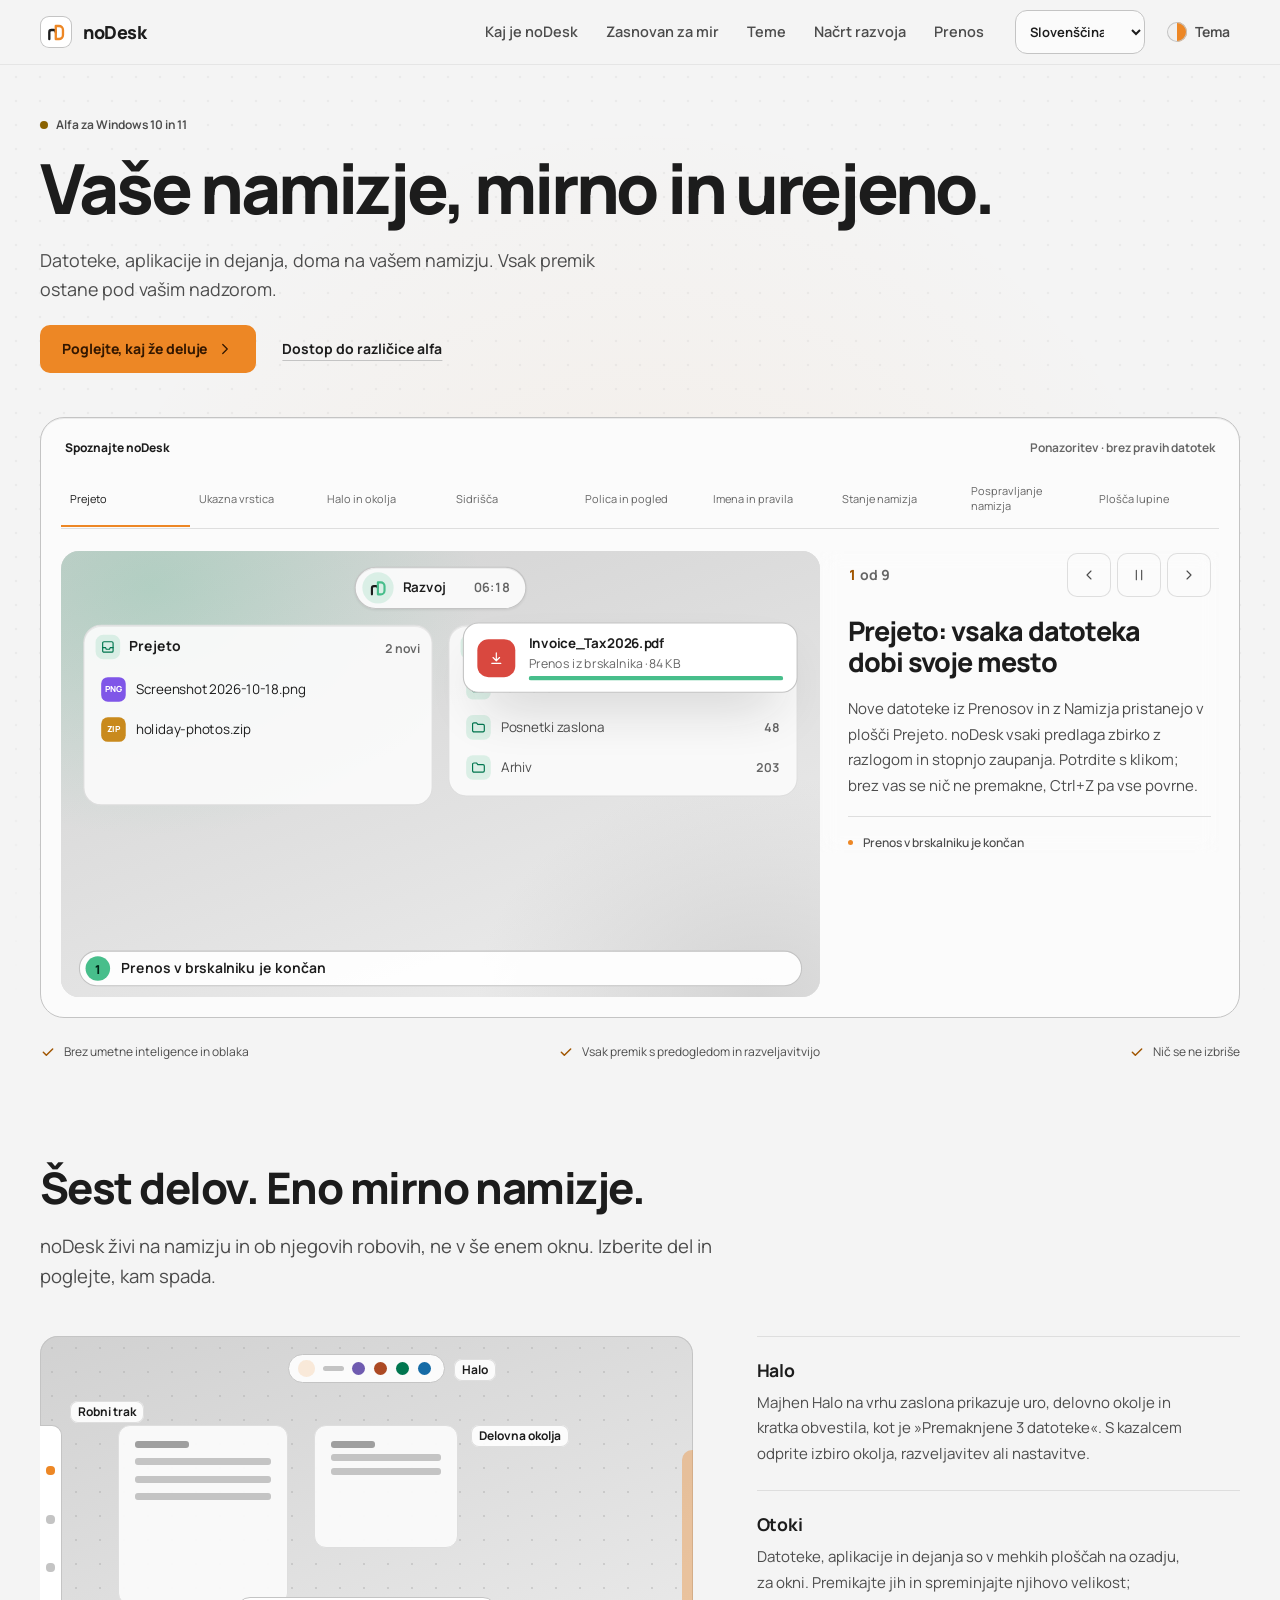
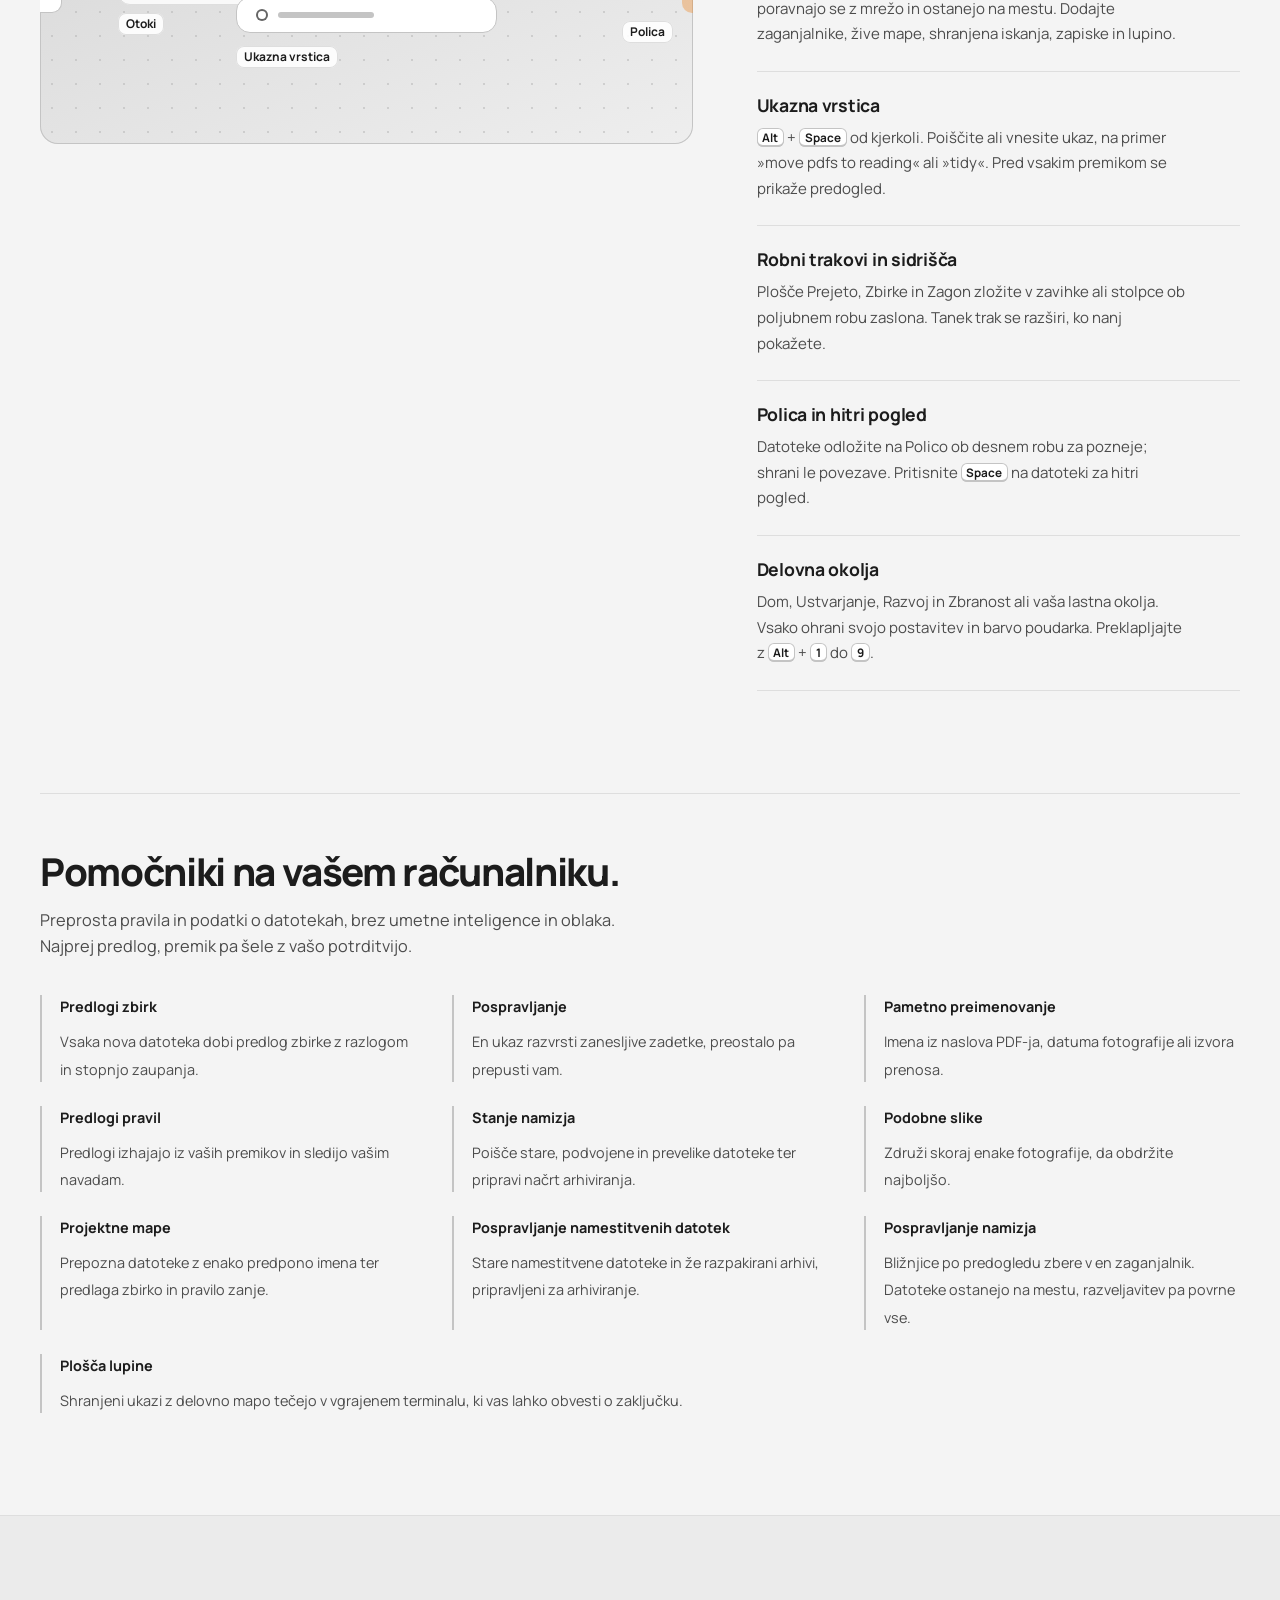
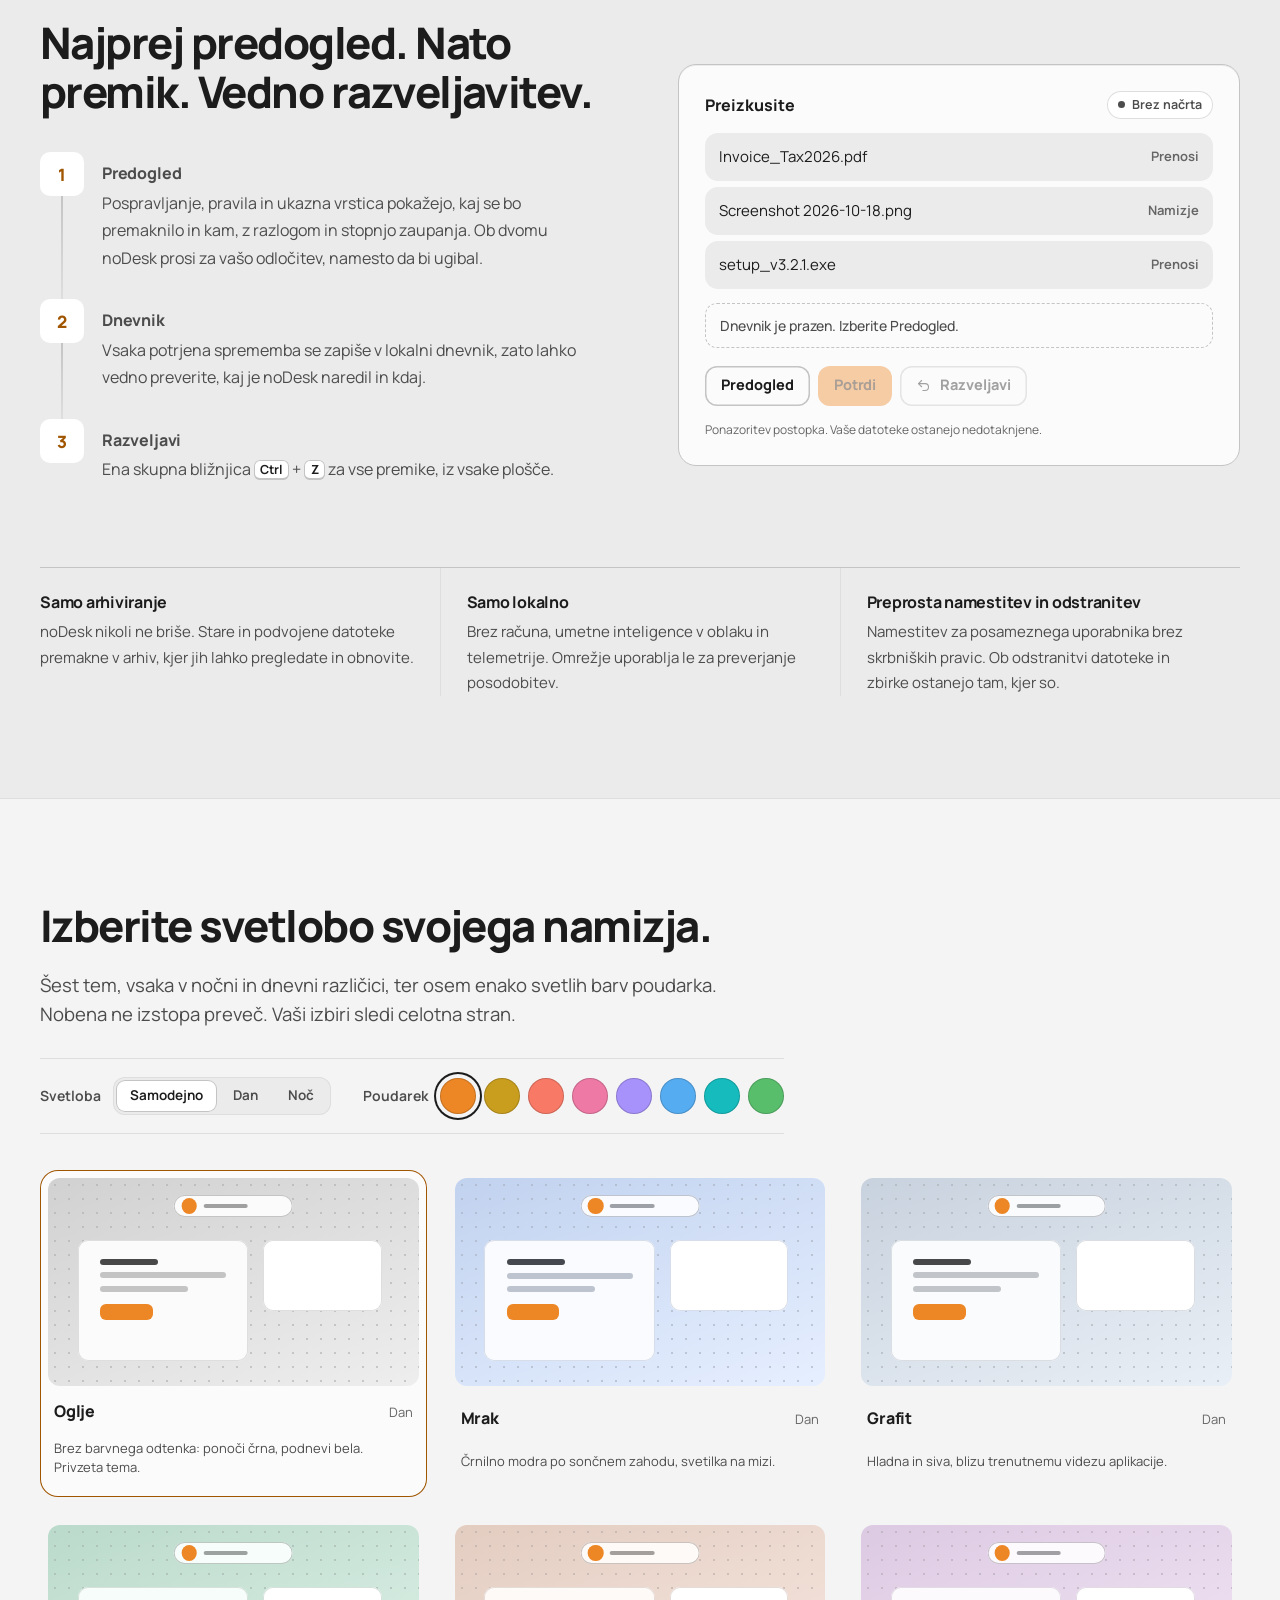
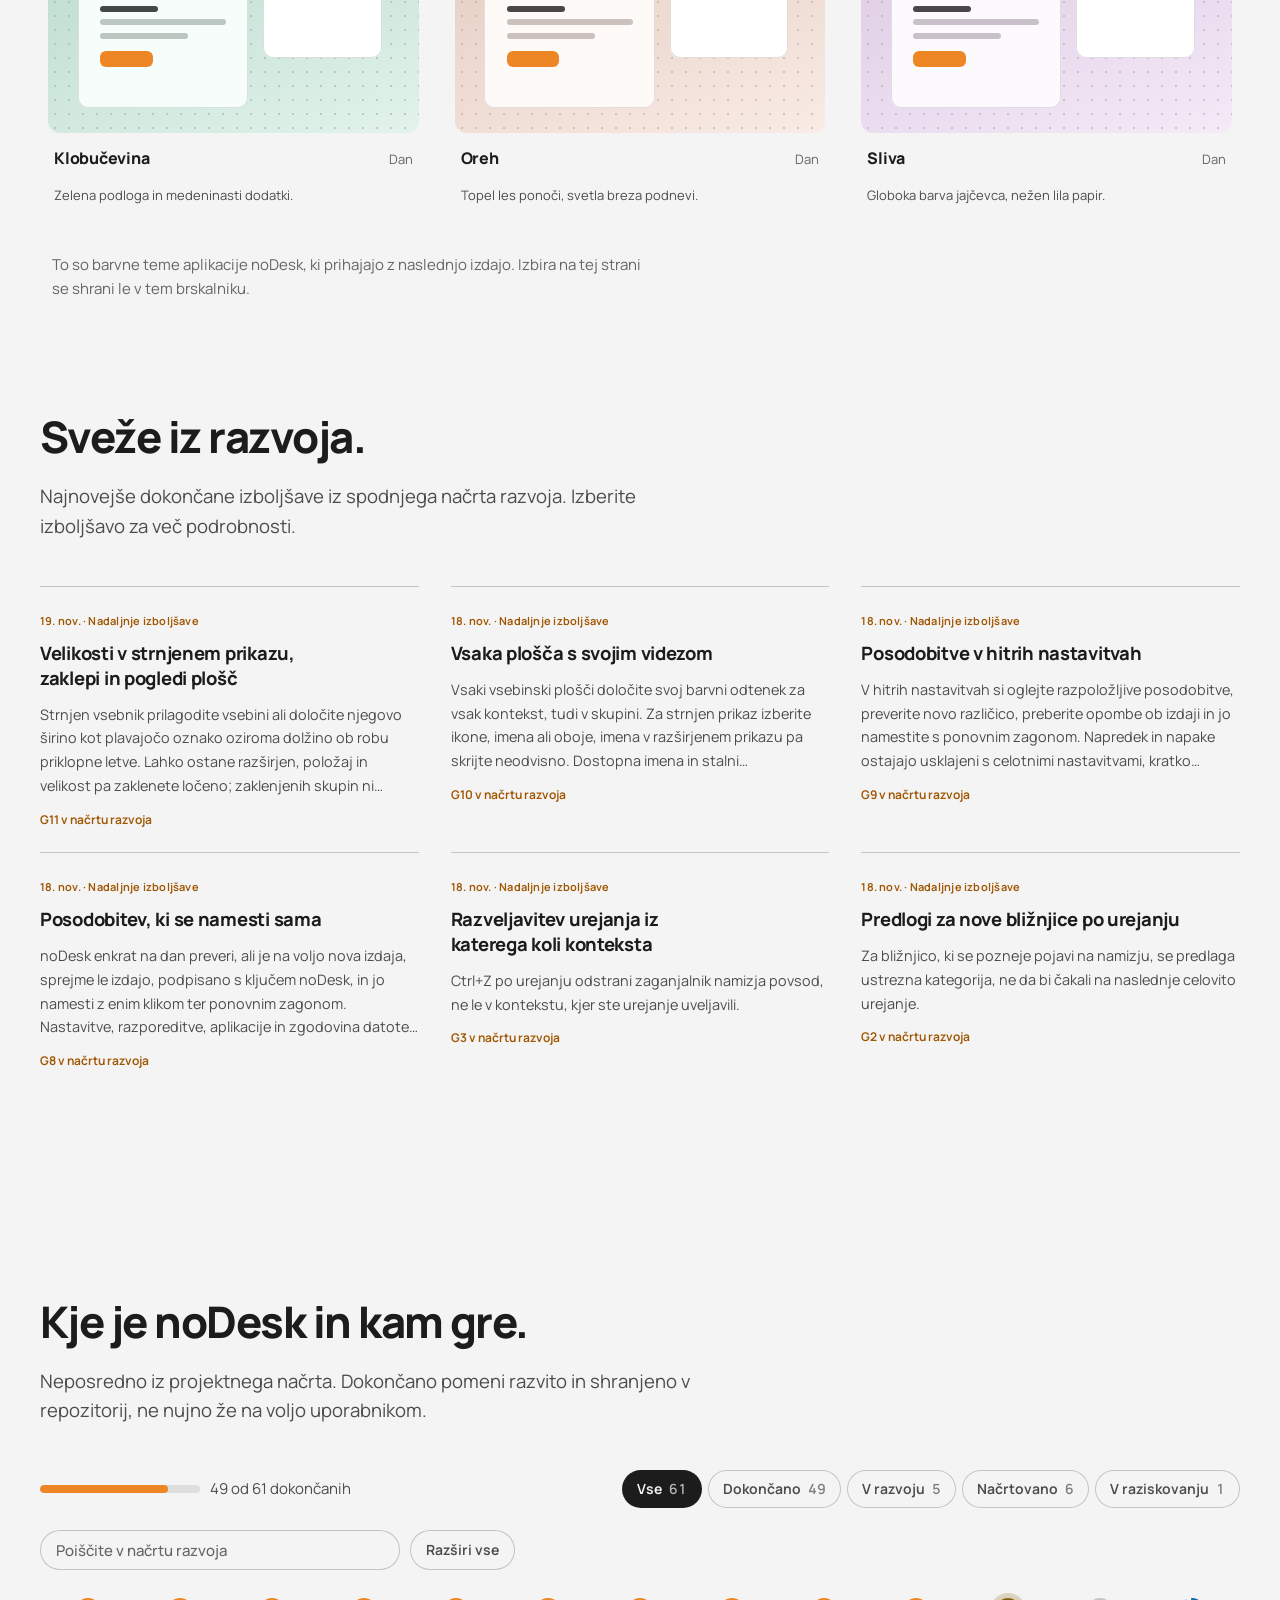
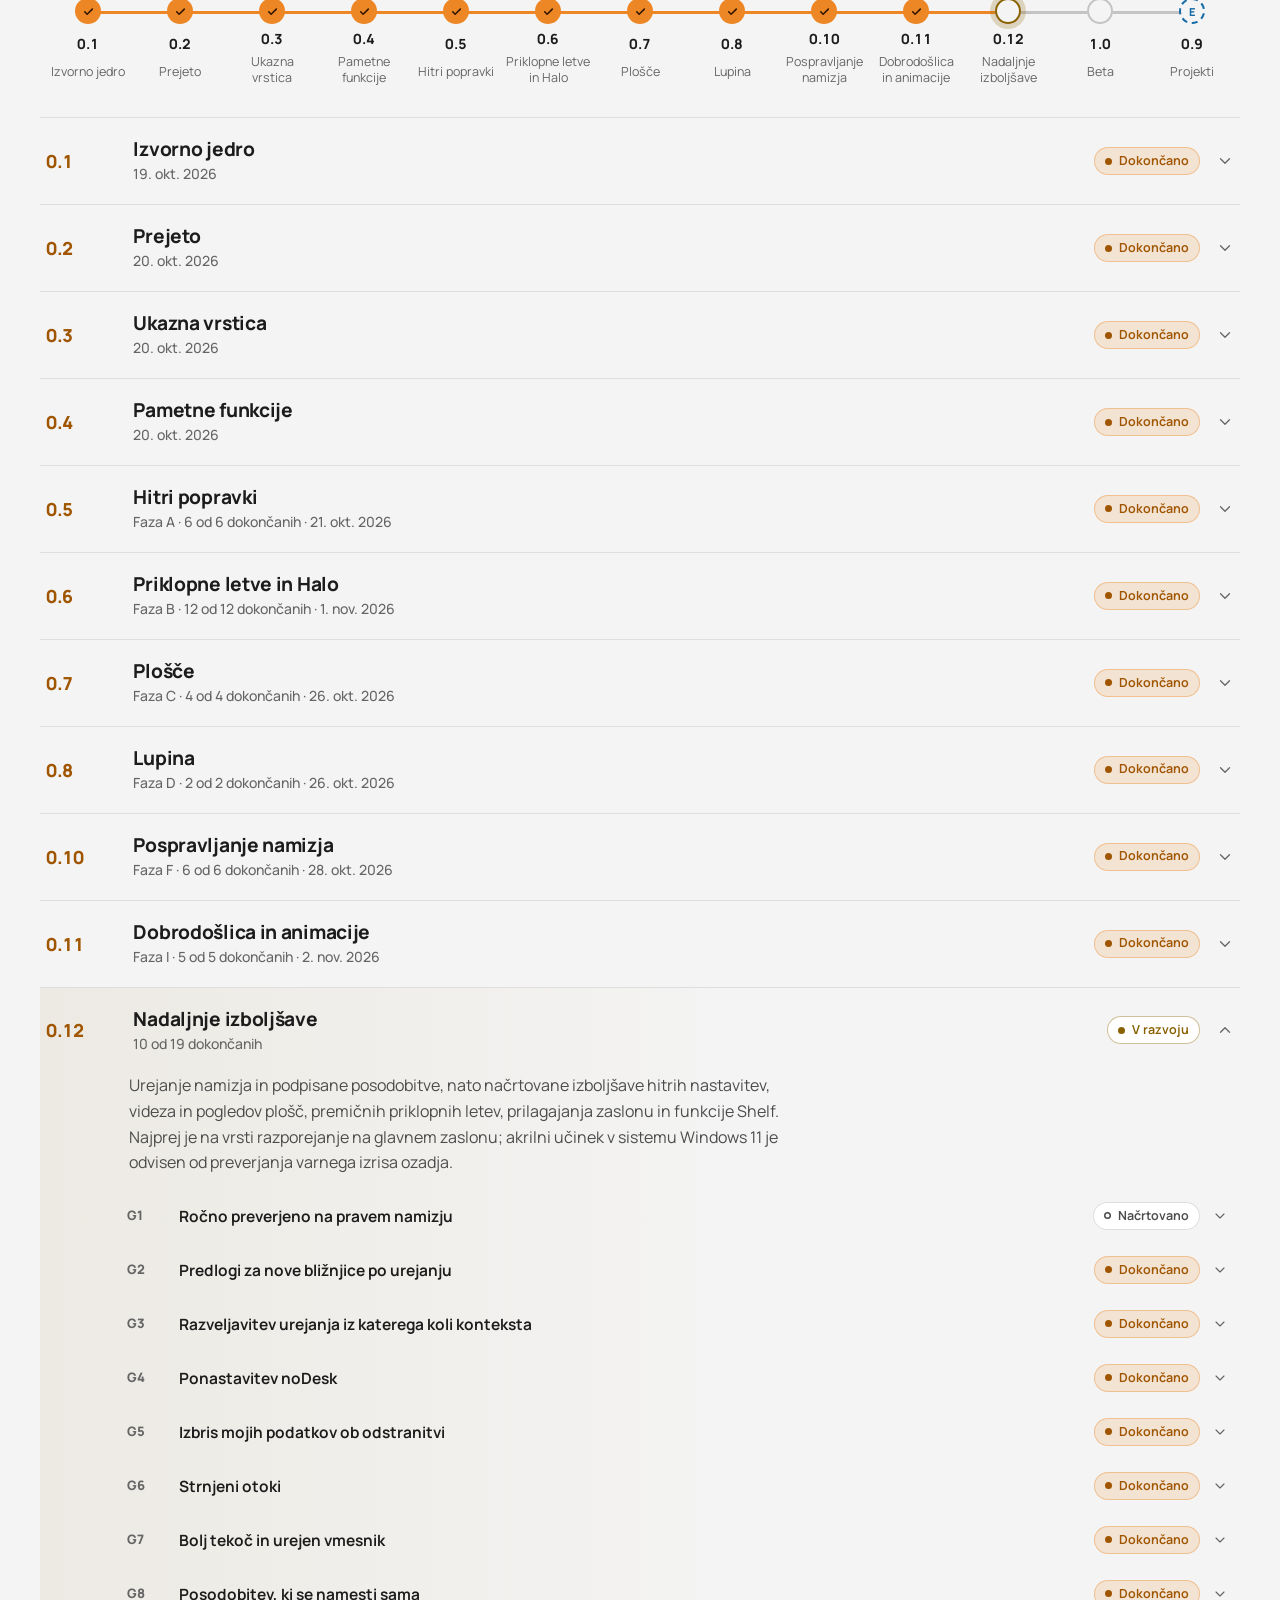
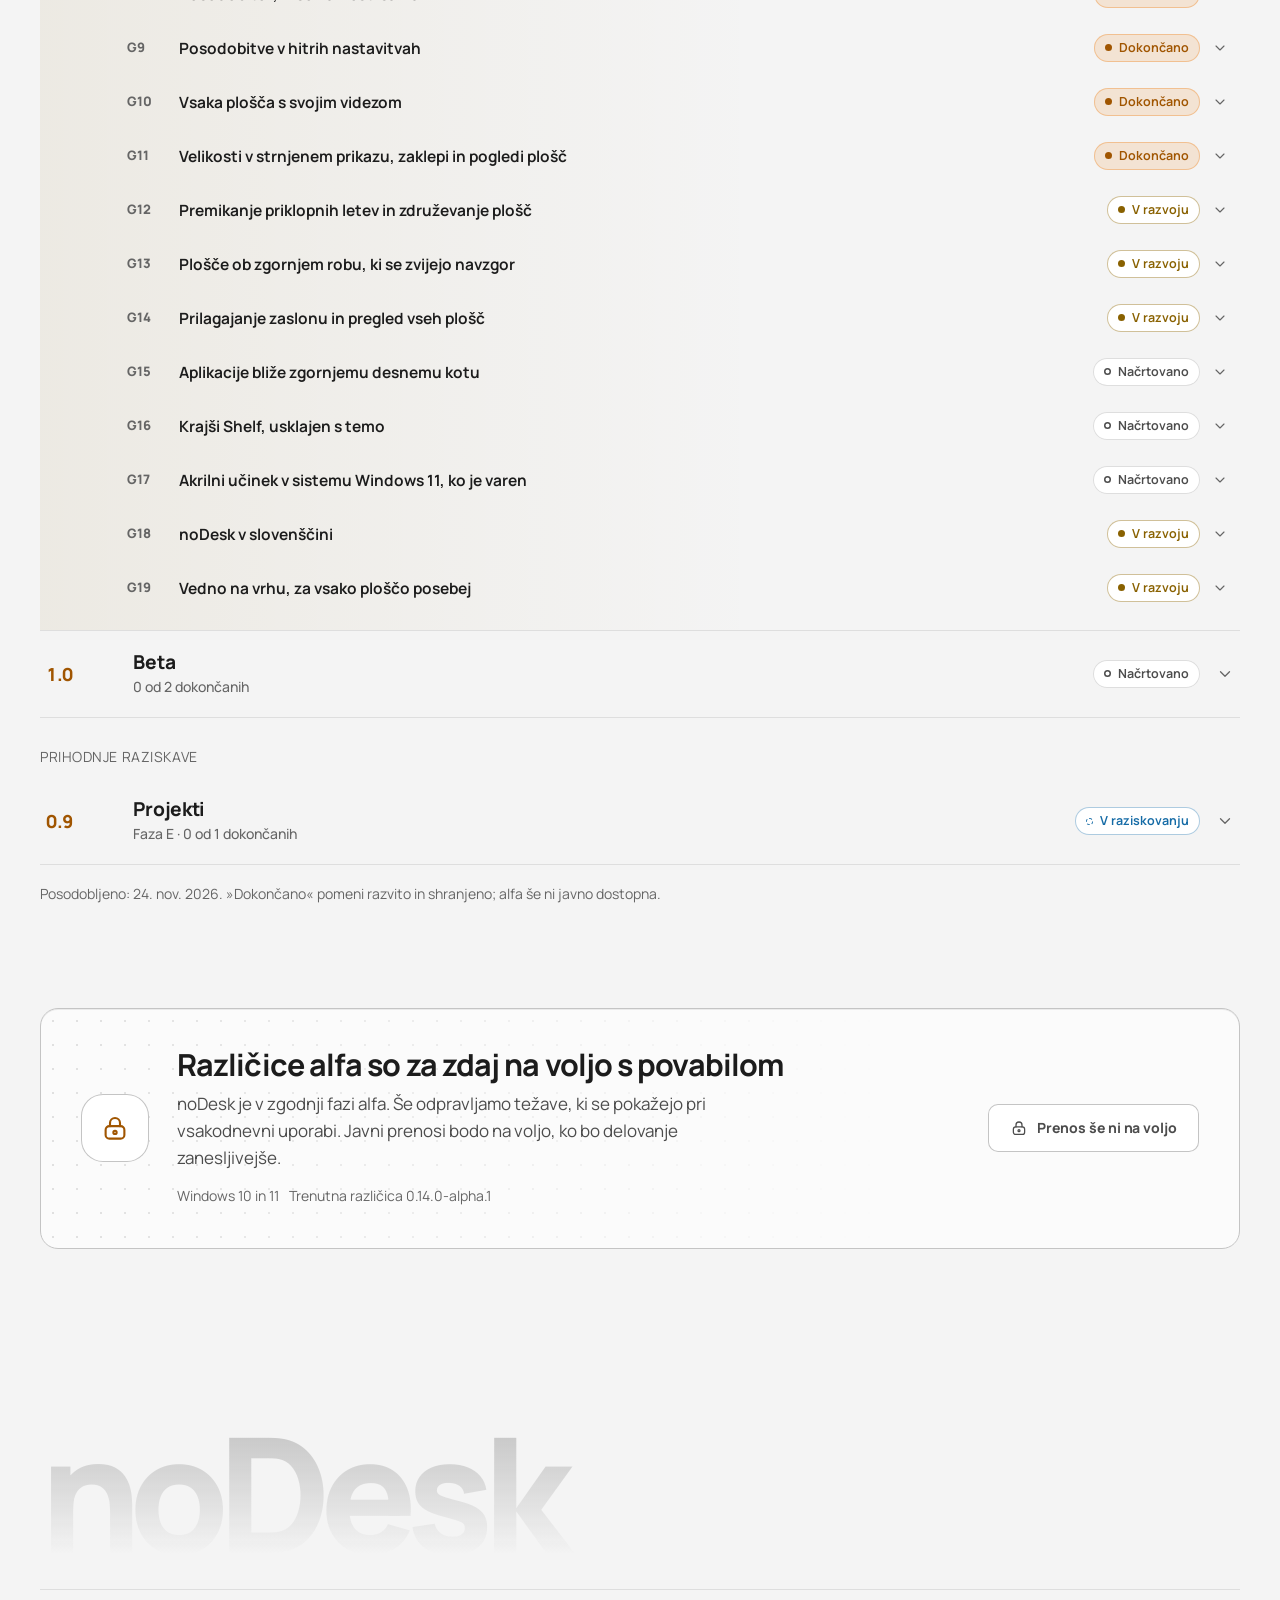
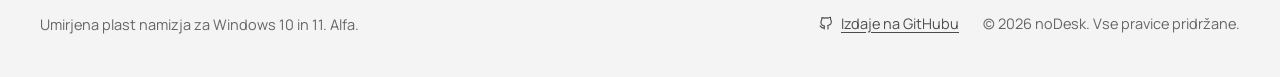
==== commit 0b1e112d: "Site: update from 6274374" ====
--- a/site/index.html
+++ b/site/index.html
@@ -15,8 +15,8 @@
 <meta name="twitter:description" data-en-content="Islands on your wallpaper, one Halo pill, a command bar on Alt+Space. Every move previewed, journaled and undoable." content="Otoki na ozadju, Halo in ukazna vrstica z Alt+Space. Vsak premik s predogledom, zapisom in razveljavitvijo.">
 <link rel="icon" href="favicon.svg" type="image/svg+xml">
 <link rel="preload" href="fonts/manrope-latin.woff2" as="font" type="font/woff2" crossorigin>
-<link rel="stylesheet" href="css/themes.css?v=085623c1">
-<link rel="stylesheet" href="css/site.css?v=085623c1">
+<link rel="stylesheet" href="css/themes.css?v=7a547f6b">
+<link rel="stylesheet" href="css/site.css?v=7a547f6b">
 <script>
   // Before first paint: the saved theme (family, mode, accent), the JS flag, and whether the intro plays.
   (function () {
@@ -324,8 +324,8 @@
 </footer>
 
 <script type="application/json" id="roadmap-fallback">
-{"schema":1,"channel":"alpha","current":{"version":"0.14.0-alpha.1"},"versions":[{"version":"0.1","name":"Native core","status":"done","date":"2026-10-19","summary":"The foundation: native edge rails and the Halo pill on Windows, islands on the wallpaper layer, themes that do not depend on Windows, user-defined contexts."},{"version":"0.2","name":"Inbox","status":"done","date":"2026-10-20","summary":"Real files for the first time: Desktop and Downloads watching, bins, a Tidy preview, auto-sort for sure things, and one shared undo for every move."},{"version":"0.3","name":"Command bar","status":"done","date":"2026-10-20","summary":"Alt+Space search and a small command grammar, a configurable hotkey, the Shelf for holding files, and Peek for quick previews."},{"version":"0.4","name":"Smart","status":"done","date":"2026-10-20","summary":"The local, no-AI helpers: desk health, smart rename, rule suggestions from your own moves, project folders, near-duplicate images, installer clean-up. Plus a guided first run, a per-user installer and signed auto-update."},{"version":"0.5","name":"Quick fixes","status":"done","phase":"A","date":"2026-10-21","summary":"A round of fixes from daily use: clearer settings, calmer defaults and a steadier Halo."},{"version":"0.6","name":"Docks & Halo","status":"done","phase":"B","summary":"Where the Halo and the docks live, and how they get out of your way: over apps, hidden until hover, or on the desktop, with compact modes and drop targets.","date":"2026-11-01"},{"version":"0.7","name":"Panels","status":"done","phase":"C","summary":"Panels that work harder: a fixed action bar, right-click menus everywhere, and panels you add yourself.","date":"2026-10-26"},{"version":"0.8","name":"Shell","status":"done","phase":"D","summary":"A Shell panel for the commands you keep retyping, with a terminal built in later.","date":"2026-10-26"},{"version":"0.9","name":"Projects","status":"exploring","phase":"E","summary":"What a project should mean in noDesk is still open. The idea on the table is a workspace that lays out its folder, apps, shell presets and notes."},{"version":"0.10","name":"Desktop cleanup","phase":"F","status":"done","summary":"An opt-in, reversible cleanup of the Windows desktop: shortcuts sorted into launcher categories, loose files into folders, native icons hidden only while you want them hidden.","date":"2026-10-28"},{"version":"0.11","name":"Welcome & motion","status":"done","phase":"I","date":"2026-11-02","summary":"A first run that shows the product, and an interface that moves with you: default contexts that demonstrate every panel, a guided welcome tour, and animation that explains what just happened."},{"version":"0.12","name":"Follow-ups","status":"in_progress","summary":"Desktop cleanup and signed updates, followed by planned improvements to Quick Settings, panel appearance and views, movable docks, screen-fit recovery and the Shelf. Primary-screen placement comes first; Windows 11 acrylic depends on safe backdrop testing."},{"version":"1.0","name":"Beta","status":"planned","summary":"Wider testing once the shape settles: polish, accessibility pass, code signing."}],"items":[{"id":"A1","version":"0.5","status":"done","commit":"a7dab07","title":"A real cog for settings","summary":"The settings icon was a sun. It is a proper cog now."},{"id":"A2","version":"0.5","status":"done","commit":"aa81f90","title":"A Halo mark that stays put","summary":"The n no longer slides when the pill grows on hover. A click on the resting pill opens the command bar."},{"id":"A3","version":"0.5","status":"done","commit":"08fec82","title":"Home, Art, Dev and Focus contexts","summary":"A friendlier default set, each with its own layout and accent. Home is the one that stays. Your own contexts are untouched."},{"id":"A4","version":"0.5","status":"done","commit":"f674d01","title":"Settings in sections, plus an App section","summary":"One section open at a time, remembered. The App section adds start with Windows, settings presets you can save, load, export and import, and a Quit button."},{"id":"A5","version":"0.5","status":"done","commit":"250aa38","title":"Denser panels and a Panel opacity setting","summary":"Panels are less see-through by default, and a slider lets you choose how much."},{"id":"A6","version":"0.5","status":"done","commit":"a20670f","title":"Upright labels on vertical docks","summary":"Letters stack top to bottom instead of lying sideways. Rotated text stays available as an option."},{"id":"B1","version":"0.6","status":"done","commit":"1fad14c","title":"Choose where the Halo and docks sit","summary":"Over your apps, hidden until you hover, or on the desktop behind them. The Halo defaults to over apps, compact."},{"id":"B2","version":"0.6","status":"done","commit":"7f3bd37","title":"Compact docks with staged reveal","summary":"A thin strip in the stack's accent colour widens when you point at it and opens the panel after a short dwell you can tune."},{"id":"B3","version":"0.6","status":"done","commit":"c7e9752","title":"Fix panels that are cut off on one side","summary":"Open dock panels had a squared-off edge against the screen. They now float just off the edge with rounded corners all round."},{"id":"B4","version":"0.6","status":"done","title":"Resize panels","summary":"Drag an edge or corner. Sizes are remembered per context, and a resize is undoable like any other change.","commit":"081d4dc","date":"2026-10-21"},{"id":"B5","version":"0.6","status":"done","title":"Clear drop targets, and drop on the Halo","summary":"Bins light up while you drag a file to them. Dropping files on the Halo offers actions that fit what you dropped, such as moving them to a bin or holding them on the Shelf, and a move can be undone.","commit":"f398876","date":"2026-10-21"},{"id":"B6","version":"0.6","status":"done","title":"Frosted-glass blur where Windows allows","summary":"Tried on Windows 10: the blur cannot be kept inside a panel's shape there, so panels keep the dense see-through look. Windows 11 is worth another try later.","commit":"e79dcfc","date":"2026-10-21"},{"id":"B7","version":"0.6","status":"done","title":"A drag grid on the desktop","summary":"A faint dot grid appears while you drag a panel or icon, so things line up. Static when reduced motion is on.","commit":"30f07ae","date":"2026-10-22"},{"id":"B8","version":"0.6","status":"done","title":"Progress for slow jobs","summary":"A line on the Halo and a bar in the panel for scans and other long jobs, with Cancel where it is possible.","commit":"e169af9","date":"2026-10-23"},{"id":"B9","version":"0.6","status":"done","commit":"5083364","title":"A new logo, app icon and tray icon","summary":"The Squared nD mark replaces the placeholder: a real multi-size app icon, a mark on the Halo that takes the context accent, and a tray icon with Quit."},{"id":"B10","version":"0.6","status":"done","title":"The drag grid shows on any wallpaper","summary":"The dots were drawn in the theme colour, so in a Day theme over a dark wallpaper only one dot showed. Each dot is now a light core with a dark edge and reads on any background.","commit":"f2b74ec","date":"2026-11-01"},{"id":"B11","version":"0.6","status":"done","title":"Quick settings and a wider Settings","summary":"The Halo's gear opens a small sheet with the things you change often: day or night, accent, panel opacity and the resting options. The full Settings is wide, with a page list on the left, and folds to a strip on a narrow screen.","commit":"f2b74ec","date":"2026-11-01"},{"id":"B12","version":"0.6","status":"done","title":"Click outside to close Settings","summary":"A click anywhere outside Settings, Quick settings or the desktop cleanup closes it, and the click still reaches what you clicked.","commit":"f2b74ec","date":"2026-11-01"},{"id":"C1","version":"0.7","status":"done","title":"A fixed action bar in each panel","summary":"The actions for your selection stay in view instead of scrolling away, with one suggestion that fits the moment.","commit":"b9d4fe6","date":"2026-10-26"},{"id":"C2","version":"0.7","status":"done","title":"Right-click menus","summary":"Open, open with, show in Explorer, copy path, rename, move to a bin, add to the Shelf. Also on noDesk's own surfaces for quick settings, layout and Quit.","commit":"b12b0a9","date":"2026-10-26"},{"id":"C3","version":"0.7","status":"done","title":"Add your own panels","summary":"Launcher groups, live folder views, saved searches and notes, each stackable, dockable or floating like any other panel.","commit":"402d80b","date":"2026-10-26"},{"id":"C4","version":"0.7","status":"done","title":"Choose your own scan folders","summary":"Add folders for noDesk to watch, each set to refresh automatically or only when you ask. Applies without a restart.","commit":"5249480","date":"2026-10-26"},{"id":"D1","version":"0.8","status":"done","title":"A Shell panel","summary":"Saved commands with a working folder, opened in Windows Terminal. A command builder fills in values you type each time, suggests commands from your project files and shows exactly what will run.","commit":"68f952c","date":"2026-10-26"},{"id":"D2","version":"0.8","status":"done","title":"A built-in terminal","summary":"Presets and shells run inside the Shell panel: live output in a real terminal, the processes it started, Stop and Run again, and a watch that tells you when a tool finishes, goes quiet waiting for you, or prints a word you pick.","commit":"4eddf1f","date":"2026-10-26"},{"id":"E","version":"0.9","status":"exploring","title":"Projects, once we decide what they are","summary":"Postponed for now. Options: a workspace that lays out your folder, apps and notes; plain project folders as today; or leave it to folder panels and launcher groups."},{"id":"F1","version":"0.10","status":"done","commit":"1ce6825","title":"Hiding the desktop icons safely","summary":"A spike showed the native icon layer can be hidden and always comes back: after a crash, an Explorer restart or quitting, with every icon position unchanged."},{"id":"F2","version":"0.10","status":"done","commit":"461b67a","title":"Sorting desktop shortcuts by what they are","summary":"Offline, explained and unit-tested: each shortcut gets a category (Code, Games, Office, Web, System and more) with a reason in words; files are grouped by kind."},{"id":"F3","version":"0.10","status":"done","title":"A preview before the desktop is cleaned up","summary":"A sheet shows the suggested categories before anything happens: drag or key shortcuts between them, add, rename or delete a category. Apply makes one Desktop launcher with a tab per category and one Ctrl+Z step; no shortcut file is moved.","commit":"222df73","date":"2026-10-28"},{"id":"F4","version":"0.10","status":"done","title":"The Desktop launcher, styled for many tabs","summary":"The launcher made by cleanup is tuned for a dozen categories: roomier tabs, a launch that is quick and clear.","commit":"2cbb67f","date":"2026-10-28"},{"id":"F5","version":"0.10","status":"done","title":"Hide the native icons while cleanup is on","summary":"Optional and always reversible: turning it off, quitting or a crash brings every icon back where it was.","commit":"e0b869b","date":"2026-10-28"},{"id":"F6","version":"0.10","status":"done","title":"Loose desktop files through Tidy","summary":"Files on the Desktop use the same preview and plan as Tidy, into folders you can undo.","commit":"7807303","date":"2026-10-28"},{"id":"I1","version":"0.11","status":"done","title":"Default contexts that show every panel","summary":"Home, Art, Dev and Focus are rebuilt on the 24-point grid and together include a Shell, Folder, View and Launcher panel, so a fresh install shows what panels can do.","commit":"ccaf3e8","date":"2026-11-02"},{"id":"I2","version":"0.11","status":"done","title":"Back to the built-in layout, with undo","summary":"“Use the built-in layout” in Settings and the command bar replaces your layout in one step, and Ctrl+Z restores the one you had.","commit":"ccaf3e8","date":"2026-11-02"},{"id":"I3","version":"0.11","status":"done","title":"Motion that explains","summary":"Islands glide when you undo, redo or switch context, dropped panels spring onto the grid, parts and sheets animate in, sheets fade out, and presses give feedback. All of it respects reduced motion.","commit":"ccaf3e8","date":"2026-11-02"},{"id":"I4","version":"0.11","status":"done","title":"An animated welcome tour","summary":"A centred sheet with a short logo intro, seven animated feature scenes, then folder and hotkey setup. It replaces the text tour in Settings.","commit":"ccaf3e8","date":"2026-11-02"},{"id":"I5","version":"0.11","status":"done","title":"Small fixes from daily use","summary":"All settings opens from Quick settings again (the window lost focus and closed it first), and the Halo clock has more room before the pill’s rounded end.","commit":"ccaf3e8","date":"2026-11-02"},{"id":"G1","version":"0.12","status":"planned","title":"Checked by hand on a real desktop","summary":"Dragging shortcuts between categories, launching from the Desktop launcher, high-DPI screens, the day theme, and an Explorer restart while the icons are hidden."},{"id":"G2","version":"0.12","status":"done","title":"New shortcuts offered after a cleanup","summary":"A shortcut that lands on the Desktop later is suggested for its category instead of waiting for the next full cleanup.","commit":"2c13137","date":"2026-11-18"},{"id":"G3","version":"0.12","status":"done","title":"Undo cleanup from any context","summary":"Ctrl+Z after a cleanup removes the Desktop launcher everywhere, not only in the context where it was applied.","commit":"2c13137","date":"2026-11-18"},{"id":"G4","version":"0.12","status":"done","title":"Reset noDesk","summary":"Settings and the command bar can delete noDesk’s own settings and data and start again as on a first run, after a clear two-step check. Your files and bins stay.","commit":"59915d6","date":"2026-11-02"},{"id":"G5","version":"0.12","status":"done","title":"Delete my data when uninstalling","summary":"The uninstaller offers to delete noDesk’s settings and data too. Off by default, and an update never deletes anything.","commit":"56c93c6","date":"2026-11-02"},{"id":"G6","version":"0.12","status":"done","title":"Compact islands","summary":"A collapsed island shrinks to a small chip showing its icon, its name or both, and opens to its full size while you point at it. A tidier desktop with no empty bars.","commit":"4154368","date":"2026-11-02"},{"id":"G7","version":"0.12","status":"done","title":"A smoother, tidier interface","summary":"The Halo says what just happened in plain words, sheets open without a stray focus ring, the launcher grid and Settings pages line up, file rows show what kind of file they are, and idle panels do less work in the background.","commit":"4b62d3a","date":"2026-11-04"},{"id":"G8","version":"0.12","status":"done","title":"An update that installs itself","summary":"noDesk checks once a day for a new build, accepts only one signed with the noDesk key, and installs it with one click and a restart. Settings, layouts, apps and your file history all come through the update untouched.","commit":"79fb33e","date":"2026-11-18"},{"id":"G9","version":"0.12","status":"done","title":"Updates in Quick Settings","summary":"See available updates, check for a new version, read release notes and install with a restart from Quick Settings. Progress and errors stay in sync with full Settings, and the brief Halo notification stays.","commit":"d854be4","date":"2026-11-18"},{"id":"G10","version":"0.12","status":"done","title":"Each panel, its own appearance","summary":"Give each content panel its own tint in each context, even when grouped. Choose icons, names or both when collapsed and independently hide expanded names, with accessible names and stable identifiers to keep similar panels distinguishable.","commit":"0079d7f","date":"2026-11-18"},{"id":"G11","version":"0.12","status":"done","title":"Collapsed sizes, locks and panel views","summary":"Fit a collapsed container to its contents or set its width for a floating chip and its length along a dock edge. Keep expanded and lock position and size independently; locked groups resist regrouping and neighboring docks moving or shrinking them. Any content panel can also switch between a compact list, a detailed list with more per row and a grid whose tiles you can size, remembered per panel.","commit":"5d2c70e","date":"2026-11-19"},{"id":"G12","version":"0.12","status":"in_progress","title":"Move docks and bring panels together","summary":"Move docks along an edge, pull them free or drag panels to any of the four edges to dock. Drop a panel or whole group onto an existing dock to join it, with a preview, cancellation and one-step undo while preserving panel order and the destination layout.","commit":null},{"id":"G13","version":"0.12","status":"in_progress","title":"Top-edge panels that roll up","summary":"A top-docked panel opens downward with its title and handle below the content, then rolls upward into a compact strip. Floating panels and panels on other edges keep their normal header position.","commit":null},{"id":"G14","version":"0.12","status":"in_progress","title":"Screen-fit recovery and All panels","summary":"Temporarily fit panels to a smaller primary-screen work area without losing saved positions or locks. Scroll crowded docks, use temporary floating recovery chips when needed, and reach every panel through a keyboard-accessible All panels browser. Full multi-monitor placement and shared-edge avoidance are not part of this step. Long names show whole or as an icon, never cut with dots; a setting chooses whether a dock grows first.","commit":null},{"id":"G15","version":"0.12","status":"planned","title":"Apps toward the upper right","summary":"New and reset built-in layouts put Apps near the upper right, floating in Home and right-docked in Dev and Art. Existing layouts stay untouched; an explicit Apps-only action can separate and reposition it without resetting the rest of the context."},{"id":"G16","version":"0.12","status":"planned","title":"A shorter, themed Shelf","summary":"Keep the Shelf on the right with a shorter 160-DIP resting strip, adjustable from 80 to 320 DIP and movable vertically. Its expanded panel adopts the app’s colors and rounded styling without reducing its normal capacity or changing how it holds files."},{"id":"G17","version":"0.12","status":"planned","title":"Windows 11 acrylic, when safe","summary":"Choose Auto, Acrylic or the current translucent style. Auto prefers acrylic on Windows 11 only where testing proves the backdrop stays inside the intended surface; unsupported or unsafe surfaces keep a readable fallback. Windows 11 support remains conditional on that validation."},{"id":"G18","version":"0.12","status":"planned","title":"noDesk in Slovenian","summary":"Translate the whole app into Slovenian. On first start, use Slovenian when the system language is Slovenian; otherwise use English."},{"id":"G19","version":"0.12","status":"in_progress","title":"Always on top, one panel at a time","summary":"Keep any island or dock above your apps or on the desktop, right from its header or right-click menu. The Halo has the same choice, and one command returns everything to your default.","commit":null},{"id":"H1","version":"1.0","status":"planned","title":"An accessibility pass","summary":"Screen-reader names, keyboard reach and contrast checked on every panel, rail and sheet."},{"id":"H2","version":"1.0","status":"planned","title":"A signed installer you can download","summary":"Code signing so Windows does not warn, and a download on this page once the beta opens."}],"generatedAt":"2026-11-24T11:26:14+01:00"}
+{"schema":1,"channel":"alpha","current":{"version":"0.14.0-alpha.1"},"versions":[{"version":"0.1","name":"Native core","status":"done","date":"2026-10-19","summary":"The foundation: native edge rails and the Halo pill on Windows, islands on the wallpaper layer, themes that do not depend on Windows, user-defined contexts."},{"version":"0.2","name":"Inbox","status":"done","date":"2026-10-20","summary":"Real files for the first time: Desktop and Downloads watching, bins, a Tidy preview, auto-sort for sure things, and one shared undo for every move."},{"version":"0.3","name":"Command bar","status":"done","date":"2026-10-20","summary":"Alt+Space search and a small command grammar, a configurable hotkey, the Shelf for holding files, and Peek for quick previews."},{"version":"0.4","name":"Smart","status":"done","date":"2026-10-20","summary":"The local, no-AI helpers: desk health, smart rename, rule suggestions from your own moves, project folders, near-duplicate images, installer clean-up. Plus a guided first run, a per-user installer and signed auto-update."},{"version":"0.5","name":"Quick fixes","status":"done","phase":"A","date":"2026-10-21","summary":"A round of fixes from daily use: clearer settings, calmer defaults and a steadier Halo."},{"version":"0.6","name":"Docks & Halo","status":"done","phase":"B","summary":"Where the Halo and the docks live, and how they get out of your way: over apps, hidden until hover, or on the desktop, with compact modes and drop targets.","date":"2026-11-01"},{"version":"0.7","name":"Panels","status":"done","phase":"C","summary":"Panels that work harder: a fixed action bar, right-click menus everywhere, and panels you add yourself.","date":"2026-10-26"},{"version":"0.8","name":"Shell","status":"done","phase":"D","summary":"A Shell panel for the commands you keep retyping, with a terminal built in later.","date":"2026-10-26"},{"version":"0.9","name":"Projects","status":"exploring","phase":"E","summary":"What a project should mean in noDesk is still open. The idea on the table is a workspace that lays out its folder, apps, shell presets and notes."},{"version":"0.10","name":"Desktop cleanup","phase":"F","status":"done","summary":"An opt-in, reversible cleanup of the Windows desktop: shortcuts sorted into launcher categories, loose files into folders, native icons hidden only while you want them hidden.","date":"2026-10-28"},{"version":"0.11","name":"Welcome & motion","status":"done","phase":"I","date":"2026-11-02","summary":"A first run that shows the product, and an interface that moves with you: default contexts that demonstrate every panel, a guided welcome tour, and animation that explains what just happened."},{"version":"0.12","name":"Follow-ups","status":"in_progress","summary":"Desktop cleanup and signed updates, followed by planned improvements to Quick Settings, panel appearance and views, movable docks, screen-fit recovery and the Shelf. Primary-screen placement comes first; Windows 11 acrylic depends on safe backdrop testing."},{"version":"1.0","name":"Beta","status":"planned","summary":"Wider testing once the shape settles: polish, accessibility pass, code signing."}],"items":[{"id":"A1","version":"0.5","status":"done","commit":"a7dab07","title":"A real cog for settings","summary":"The settings icon was a sun. It is a proper cog now."},{"id":"A2","version":"0.5","status":"done","commit":"aa81f90","title":"A Halo mark that stays put","summary":"The n no longer slides when the pill grows on hover. A click on the resting pill opens the command bar."},{"id":"A3","version":"0.5","status":"done","commit":"08fec82","title":"Home, Art, Dev and Focus contexts","summary":"A friendlier default set, each with its own layout and accent. Home is the one that stays. Your own contexts are untouched."},{"id":"A4","version":"0.5","status":"done","commit":"f674d01","title":"Settings in sections, plus an App section","summary":"One section open at a time, remembered. The App section adds start with Windows, settings presets you can save, load, export and import, and a Quit button."},{"id":"A5","version":"0.5","status":"done","commit":"250aa38","title":"Denser panels and a Panel opacity setting","summary":"Panels are less see-through by default, and a slider lets you choose how much."},{"id":"A6","version":"0.5","status":"done","commit":"a20670f","title":"Upright labels on vertical docks","summary":"Letters stack top to bottom instead of lying sideways. Rotated text stays available as an option."},{"id":"B1","version":"0.6","status":"done","commit":"1fad14c","title":"Choose where the Halo and docks sit","summary":"Over your apps, hidden until you hover, or on the desktop behind them. The Halo defaults to over apps, compact."},{"id":"B2","version":"0.6","status":"done","commit":"7f3bd37","title":"Compact docks with staged reveal","summary":"A thin strip in the stack's accent colour widens when you point at it and opens the panel after a short dwell you can tune."},{"id":"B3","version":"0.6","status":"done","commit":"c7e9752","title":"Fix panels that are cut off on one side","summary":"Open dock panels had a squared-off edge against the screen. They now float just off the edge with rounded corners all round."},{"id":"B4","version":"0.6","status":"done","title":"Resize panels","summary":"Drag an edge or corner. Sizes are remembered per context, and a resize is undoable like any other change.","commit":"081d4dc","date":"2026-10-21"},{"id":"B5","version":"0.6","status":"done","title":"Clear drop targets, and drop on the Halo","summary":"Bins light up while you drag a file to them. Dropping files on the Halo offers actions that fit what you dropped, such as moving them to a bin or holding them on the Shelf, and a move can be undone.","commit":"f398876","date":"2026-10-21"},{"id":"B6","version":"0.6","status":"done","title":"Frosted-glass blur where Windows allows","summary":"Tried on Windows 10: the blur cannot be kept inside a panel's shape there, so panels keep the dense see-through look. Windows 11 is worth another try later.","commit":"e79dcfc","date":"2026-10-21"},{"id":"B7","version":"0.6","status":"done","title":"A drag grid on the desktop","summary":"A faint dot grid appears while you drag a panel or icon, so things line up. Static when reduced motion is on.","commit":"30f07ae","date":"2026-10-22"},{"id":"B8","version":"0.6","status":"done","title":"Progress for slow jobs","summary":"A line on the Halo and a bar in the panel for scans and other long jobs, with Cancel where it is possible.","commit":"e169af9","date":"2026-10-23"},{"id":"B9","version":"0.6","status":"done","commit":"5083364","title":"A new logo, app icon and tray icon","summary":"The Squared nD mark replaces the placeholder: a real multi-size app icon, a mark on the Halo that takes the context accent, and a tray icon with Quit."},{"id":"B10","version":"0.6","status":"done","title":"The drag grid shows on any wallpaper","summary":"The dots were drawn in the theme colour, so in a Day theme over a dark wallpaper only one dot showed. Each dot is now a light core with a dark edge and reads on any background.","commit":"f2b74ec","date":"2026-11-01"},{"id":"B11","version":"0.6","status":"done","title":"Quick settings and a wider Settings","summary":"The Halo's gear opens a small sheet with the things you change often: day or night, accent, panel opacity and the resting options. The full Settings is wide, with a page list on the left, and folds to a strip on a narrow screen.","commit":"f2b74ec","date":"2026-11-01"},{"id":"B12","version":"0.6","status":"done","title":"Click outside to close Settings","summary":"A click anywhere outside Settings, Quick settings or the desktop cleanup closes it, and the click still reaches what you clicked.","commit":"f2b74ec","date":"2026-11-01"},{"id":"C1","version":"0.7","status":"done","title":"A fixed action bar in each panel","summary":"The actions for your selection stay in view instead of scrolling away, with one suggestion that fits the moment.","commit":"b9d4fe6","date":"2026-10-26"},{"id":"C2","version":"0.7","status":"done","title":"Right-click menus","summary":"Open, open with, show in Explorer, copy path, rename, move to a bin, add to the Shelf. Also on noDesk's own surfaces for quick settings, layout and Quit.","commit":"b12b0a9","date":"2026-10-26"},{"id":"C3","version":"0.7","status":"done","title":"Add your own panels","summary":"Launcher groups, live folder views, saved searches and notes, each stackable, dockable or floating like any other panel.","commit":"402d80b","date":"2026-10-26"},{"id":"C4","version":"0.7","status":"done","title":"Choose your own scan folders","summary":"Add folders for noDesk to watch, each set to refresh automatically or only when you ask. Applies without a restart.","commit":"5249480","date":"2026-10-26"},{"id":"D1","version":"0.8","status":"done","title":"A Shell panel","summary":"Saved commands with a working folder, opened in Windows Terminal. A command builder fills in values you type each time, suggests commands from your project files and shows exactly what will run.","commit":"68f952c","date":"2026-10-26"},{"id":"D2","version":"0.8","status":"done","title":"A built-in terminal","summary":"Presets and shells run inside the Shell panel: live output in a real terminal, the processes it started, Stop and Run again, and a watch that tells you when a tool finishes, goes quiet waiting for you, or prints a word you pick.","commit":"4eddf1f","date":"2026-10-26"},{"id":"E","version":"0.9","status":"exploring","title":"Projects, once we decide what they are","summary":"Postponed for now. Options: a workspace that lays out your folder, apps and notes; plain project folders as today; or leave it to folder panels and launcher groups."},{"id":"F1","version":"0.10","status":"done","commit":"1ce6825","title":"Hiding the desktop icons safely","summary":"A spike showed the native icon layer can be hidden and always comes back: after a crash, an Explorer restart or quitting, with every icon position unchanged."},{"id":"F2","version":"0.10","status":"done","commit":"461b67a","title":"Sorting desktop shortcuts by what they are","summary":"Offline, explained and unit-tested: each shortcut gets a category (Code, Games, Office, Web, System and more) with a reason in words; files are grouped by kind."},{"id":"F3","version":"0.10","status":"done","title":"A preview before the desktop is cleaned up","summary":"A sheet shows the suggested categories before anything happens: drag or key shortcuts between them, add, rename or delete a category. Apply makes one Desktop launcher with a tab per category and one Ctrl+Z step; no shortcut file is moved.","commit":"222df73","date":"2026-10-28"},{"id":"F4","version":"0.10","status":"done","title":"The Desktop launcher, styled for many tabs","summary":"The launcher made by cleanup is tuned for a dozen categories: roomier tabs, a launch that is quick and clear.","commit":"2cbb67f","date":"2026-10-28"},{"id":"F5","version":"0.10","status":"done","title":"Hide the native icons while cleanup is on","summary":"Optional and always reversible: turning it off, quitting or a crash brings every icon back where it was.","commit":"e0b869b","date":"2026-10-28"},{"id":"F6","version":"0.10","status":"done","title":"Loose desktop files through Tidy","summary":"Files on the Desktop use the same preview and plan as Tidy, into folders you can undo.","commit":"7807303","date":"2026-10-28"},{"id":"I1","version":"0.11","status":"done","title":"Default contexts that show every panel","summary":"Home, Art, Dev and Focus are rebuilt on the 24-point grid and together include a Shell, Folder, View and Launcher panel, so a fresh install shows what panels can do.","commit":"ccaf3e8","date":"2026-11-02"},{"id":"I2","version":"0.11","status":"done","title":"Back to the built-in layout, with undo","summary":"“Use the built-in layout” in Settings and the command bar replaces your layout in one step, and Ctrl+Z restores the one you had.","commit":"ccaf3e8","date":"2026-11-02"},{"id":"I3","version":"0.11","status":"done","title":"Motion that explains","summary":"Islands glide when you undo, redo or switch context, dropped panels spring onto the grid, parts and sheets animate in, sheets fade out, and presses give feedback. All of it respects reduced motion.","commit":"ccaf3e8","date":"2026-11-02"},{"id":"I4","version":"0.11","status":"done","title":"An animated welcome tour","summary":"A centred sheet with a short logo intro, seven animated feature scenes, then folder and hotkey setup. It replaces the text tour in Settings.","commit":"ccaf3e8","date":"2026-11-02"},{"id":"I5","version":"0.11","status":"done","title":"Small fixes from daily use","summary":"All settings opens from Quick settings again (the window lost focus and closed it first), and the Halo clock has more room before the pill’s rounded end.","commit":"ccaf3e8","date":"2026-11-02"},{"id":"G1","version":"0.12","status":"planned","title":"Checked by hand on a real desktop","summary":"Dragging shortcuts between categories, launching from the Desktop launcher, high-DPI screens, the day theme, and an Explorer restart while the icons are hidden."},{"id":"G2","version":"0.12","status":"done","title":"New shortcuts offered after a cleanup","summary":"A shortcut that lands on the Desktop later is suggested for its category instead of waiting for the next full cleanup.","commit":"2c13137","date":"2026-11-18"},{"id":"G3","version":"0.12","status":"done","title":"Undo cleanup from any context","summary":"Ctrl+Z after a cleanup removes the Desktop launcher everywhere, not only in the context where it was applied.","commit":"2c13137","date":"2026-11-18"},{"id":"G4","version":"0.12","status":"done","title":"Reset noDesk","summary":"Settings and the command bar can delete noDesk’s own settings and data and start again as on a first run, after a clear two-step check. Your files and bins stay.","commit":"59915d6","date":"2026-11-02"},{"id":"G5","version":"0.12","status":"done","title":"Delete my data when uninstalling","summary":"The uninstaller offers to delete noDesk’s settings and data too. Off by default, and an update never deletes anything.","commit":"56c93c6","date":"2026-11-02"},{"id":"G6","version":"0.12","status":"done","title":"Compact islands","summary":"A collapsed island shrinks to a small chip showing its icon, its name or both, and opens to its full size while you point at it. A tidier desktop with no empty bars.","commit":"4154368","date":"2026-11-02"},{"id":"G7","version":"0.12","status":"done","title":"A smoother, tidier interface","summary":"The Halo says what just happened in plain words, sheets open without a stray focus ring, the launcher grid and Settings pages line up, file rows show what kind of file they are, and idle panels do less work in the background.","commit":"4b62d3a","date":"2026-11-04"},{"id":"G8","version":"0.12","status":"done","title":"An update that installs itself","summary":"noDesk checks once a day for a new build, accepts only one signed with the noDesk key, and installs it with one click and a restart. Settings, layouts, apps and your file history all come through the update untouched.","commit":"79fb33e","date":"2026-11-18"},{"id":"G9","version":"0.12","status":"done","title":"Updates in Quick Settings","summary":"See available updates, check for a new version, read release notes and install with a restart from Quick Settings. Progress and errors stay in sync with full Settings, and the brief Halo notification stays.","commit":"d854be4","date":"2026-11-18"},{"id":"G10","version":"0.12","status":"done","title":"Each panel, its own appearance","summary":"Give each content panel its own tint in each context, even when grouped. Choose icons, names or both when collapsed and independently hide expanded names, with accessible names and stable identifiers to keep similar panels distinguishable.","commit":"0079d7f","date":"2026-11-18"},{"id":"G11","version":"0.12","status":"done","title":"Collapsed sizes, locks and panel views","summary":"Fit a collapsed container to its contents or set its width for a floating chip and its length along a dock edge. Keep expanded and lock position and size independently; locked groups resist regrouping and neighboring docks moving or shrinking them. Any content panel can also switch between a compact list, a detailed list with more per row and a grid whose tiles you can size, remembered per panel.","commit":"5d2c70e","date":"2026-11-19"},{"id":"G12","version":"0.12","status":"in_progress","title":"Move docks and bring panels together","summary":"Move docks along an edge, pull them free or drag panels to any of the four edges to dock. Drop a panel or whole group onto an existing dock to join it, with a preview, cancellation and one-step undo while preserving panel order and the destination layout.","commit":null},{"id":"G13","version":"0.12","status":"in_progress","title":"Top-edge panels that roll up","summary":"A top-docked panel opens downward with its title and handle below the content, then rolls upward into a compact strip. Floating panels and panels on other edges keep their normal header position.","commit":null},{"id":"G14","version":"0.12","status":"in_progress","title":"Screen-fit recovery and All panels","summary":"Temporarily fit panels to a smaller primary-screen work area without losing saved positions or locks. Scroll crowded docks, use temporary floating recovery chips when needed, and reach every panel through a keyboard-accessible All panels browser. Full multi-monitor placement and shared-edge avoidance are not part of this step. Long names show whole or as an icon, never cut with dots; a setting chooses whether a dock grows first.","commit":null},{"id":"G15","version":"0.12","status":"planned","title":"Apps toward the upper right","summary":"New and reset built-in layouts put Apps near the upper right, floating in Home and right-docked in Dev and Art. Existing layouts stay untouched; an explicit Apps-only action can separate and reposition it without resetting the rest of the context."},{"id":"G16","version":"0.12","status":"planned","title":"A shorter, themed Shelf","summary":"Keep the Shelf on the right with a shorter 160-DIP resting strip, adjustable from 80 to 320 DIP and movable vertically. Its expanded panel adopts the app’s colors and rounded styling without reducing its normal capacity or changing how it holds files."},{"id":"G17","version":"0.12","status":"planned","title":"Windows 11 acrylic, when safe","summary":"Choose Auto, Acrylic or the current translucent style. Auto prefers acrylic on Windows 11 only where testing proves the backdrop stays inside the intended surface; unsupported or unsafe surfaces keep a readable fallback. Windows 11 support remains conditional on that validation."},{"id":"G18","version":"0.12","status":"in_progress","title":"noDesk in Slovenian","summary":"Translate the whole app into Slovenian. On first start, use Slovenian when the system language is Slovenian; otherwise use English.","commit":null},{"id":"G19","version":"0.12","status":"in_progress","title":"Always on top, one panel at a time","summary":"Keep any island or dock above your apps or on the desktop, right from its header or right-click menu. The Halo has the same choice, and one command returns everything to your default.","commit":null},{"id":"H1","version":"1.0","status":"planned","title":"An accessibility pass","summary":"Screen-reader names, keyboard reach and contrast checked on every panel, rail and sheet."},{"id":"H2","version":"1.0","status":"planned","title":"A signed installer you can download","summary":"Code signing so Windows does not warn, and a download on this page once the beta opens."}],"generatedAt":"2026-11-24T13:05:16+01:00"}
 </script>
-<script type="module" src="js/main.js?v=085623c1"></script>
+<script type="module" src="js/main.js?v=7a547f6b"></script>
 </body>
 </html>
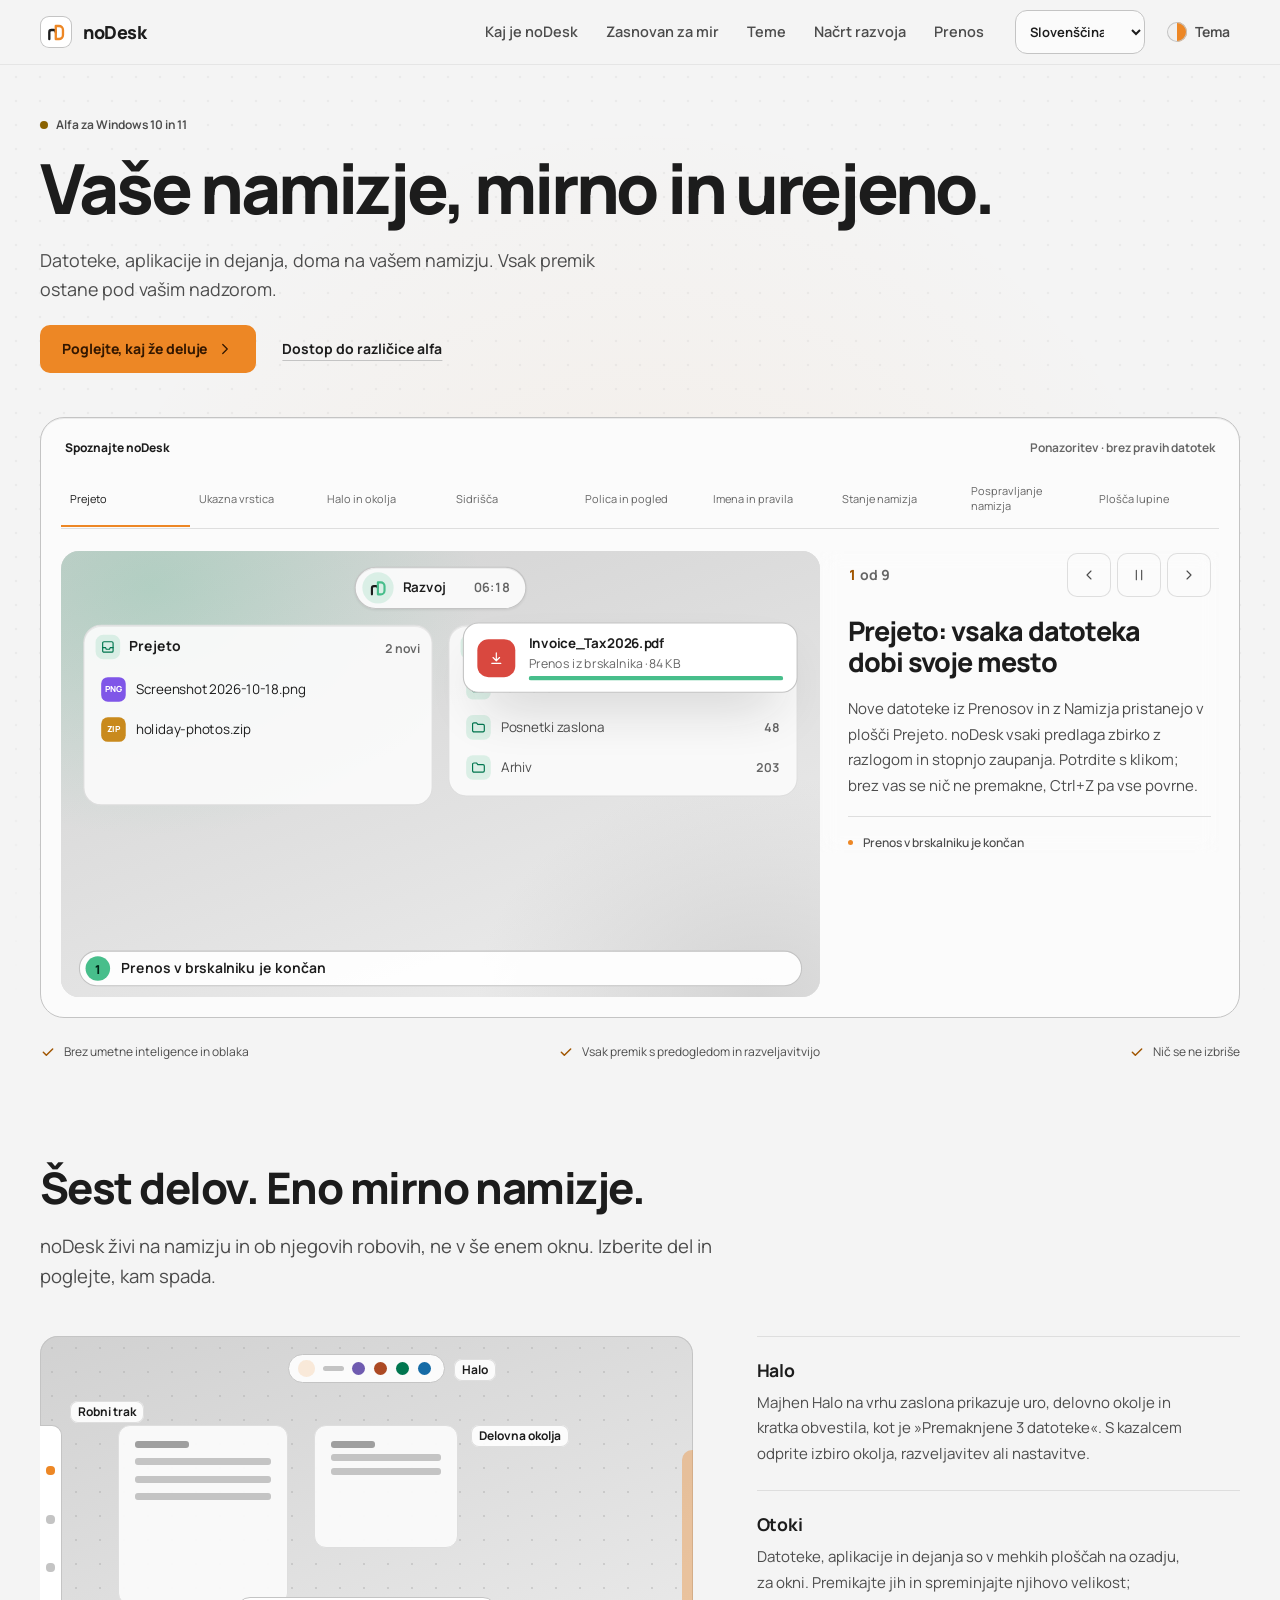
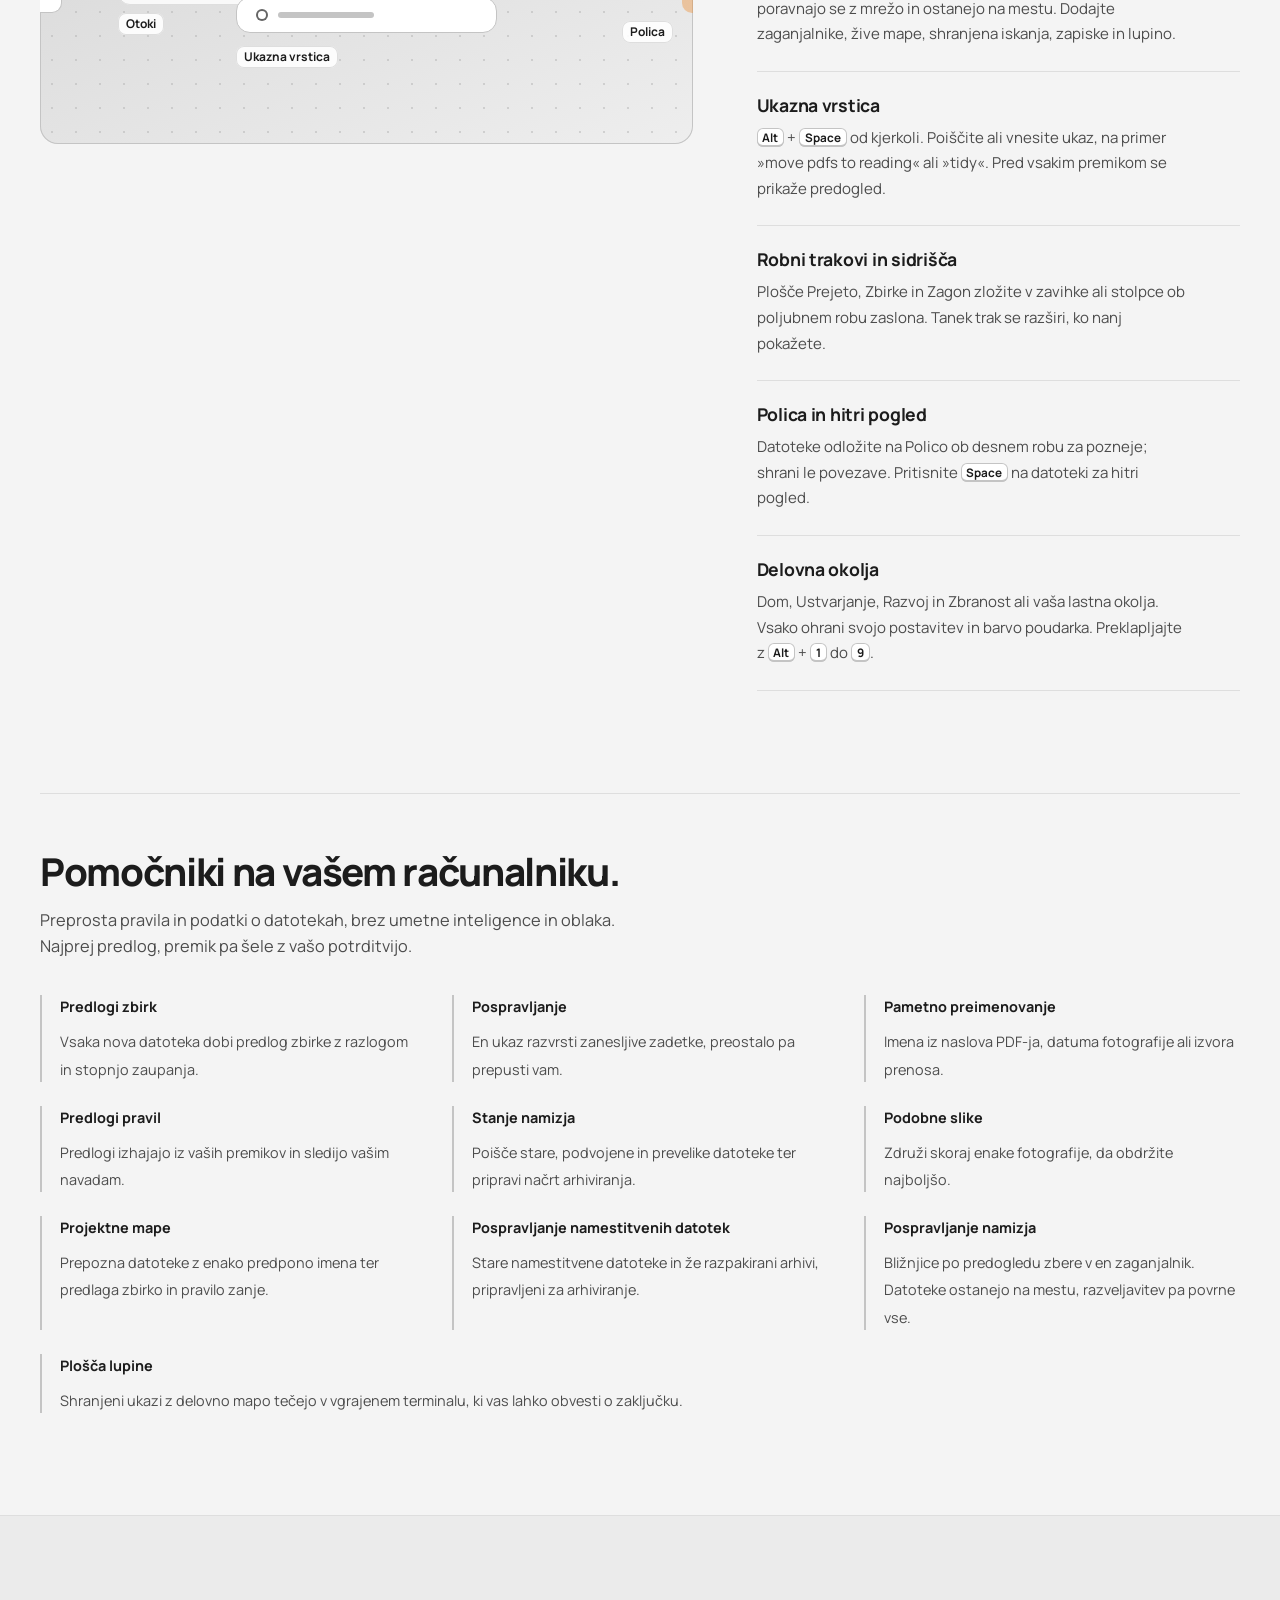
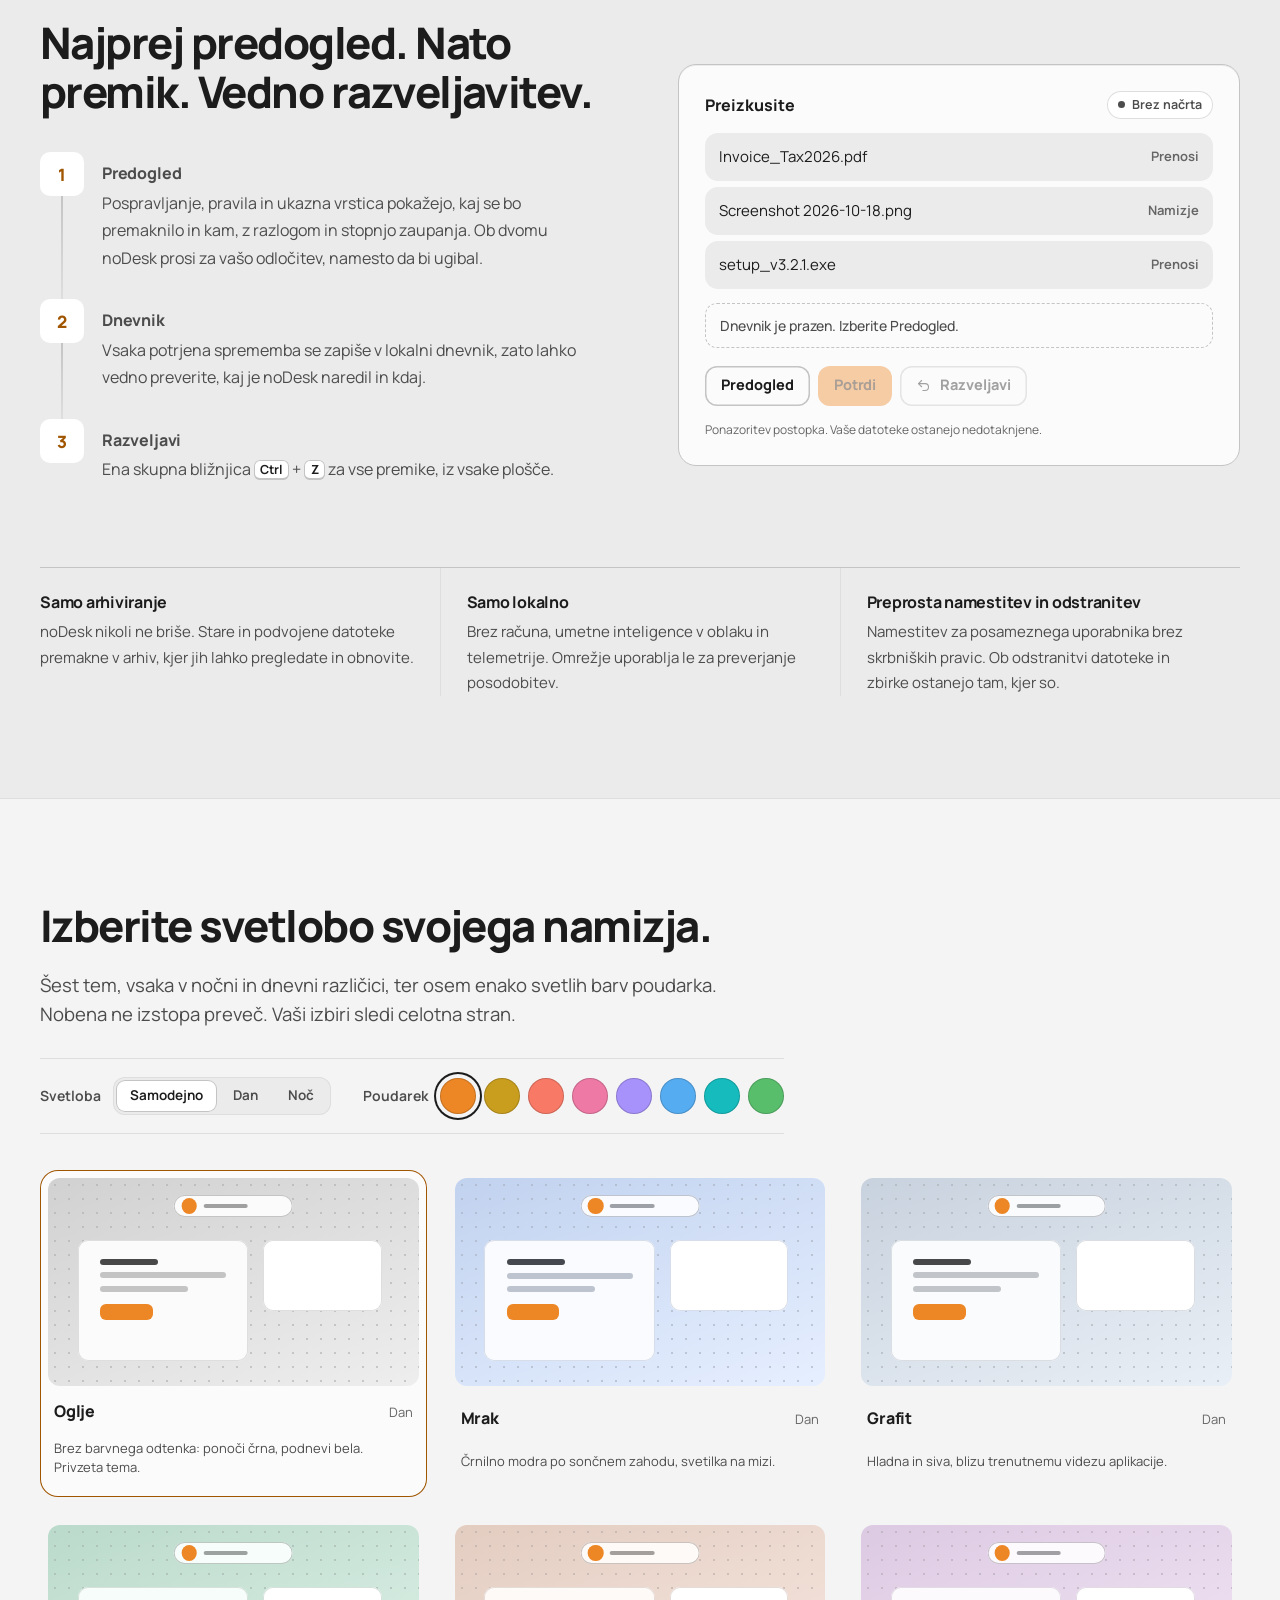
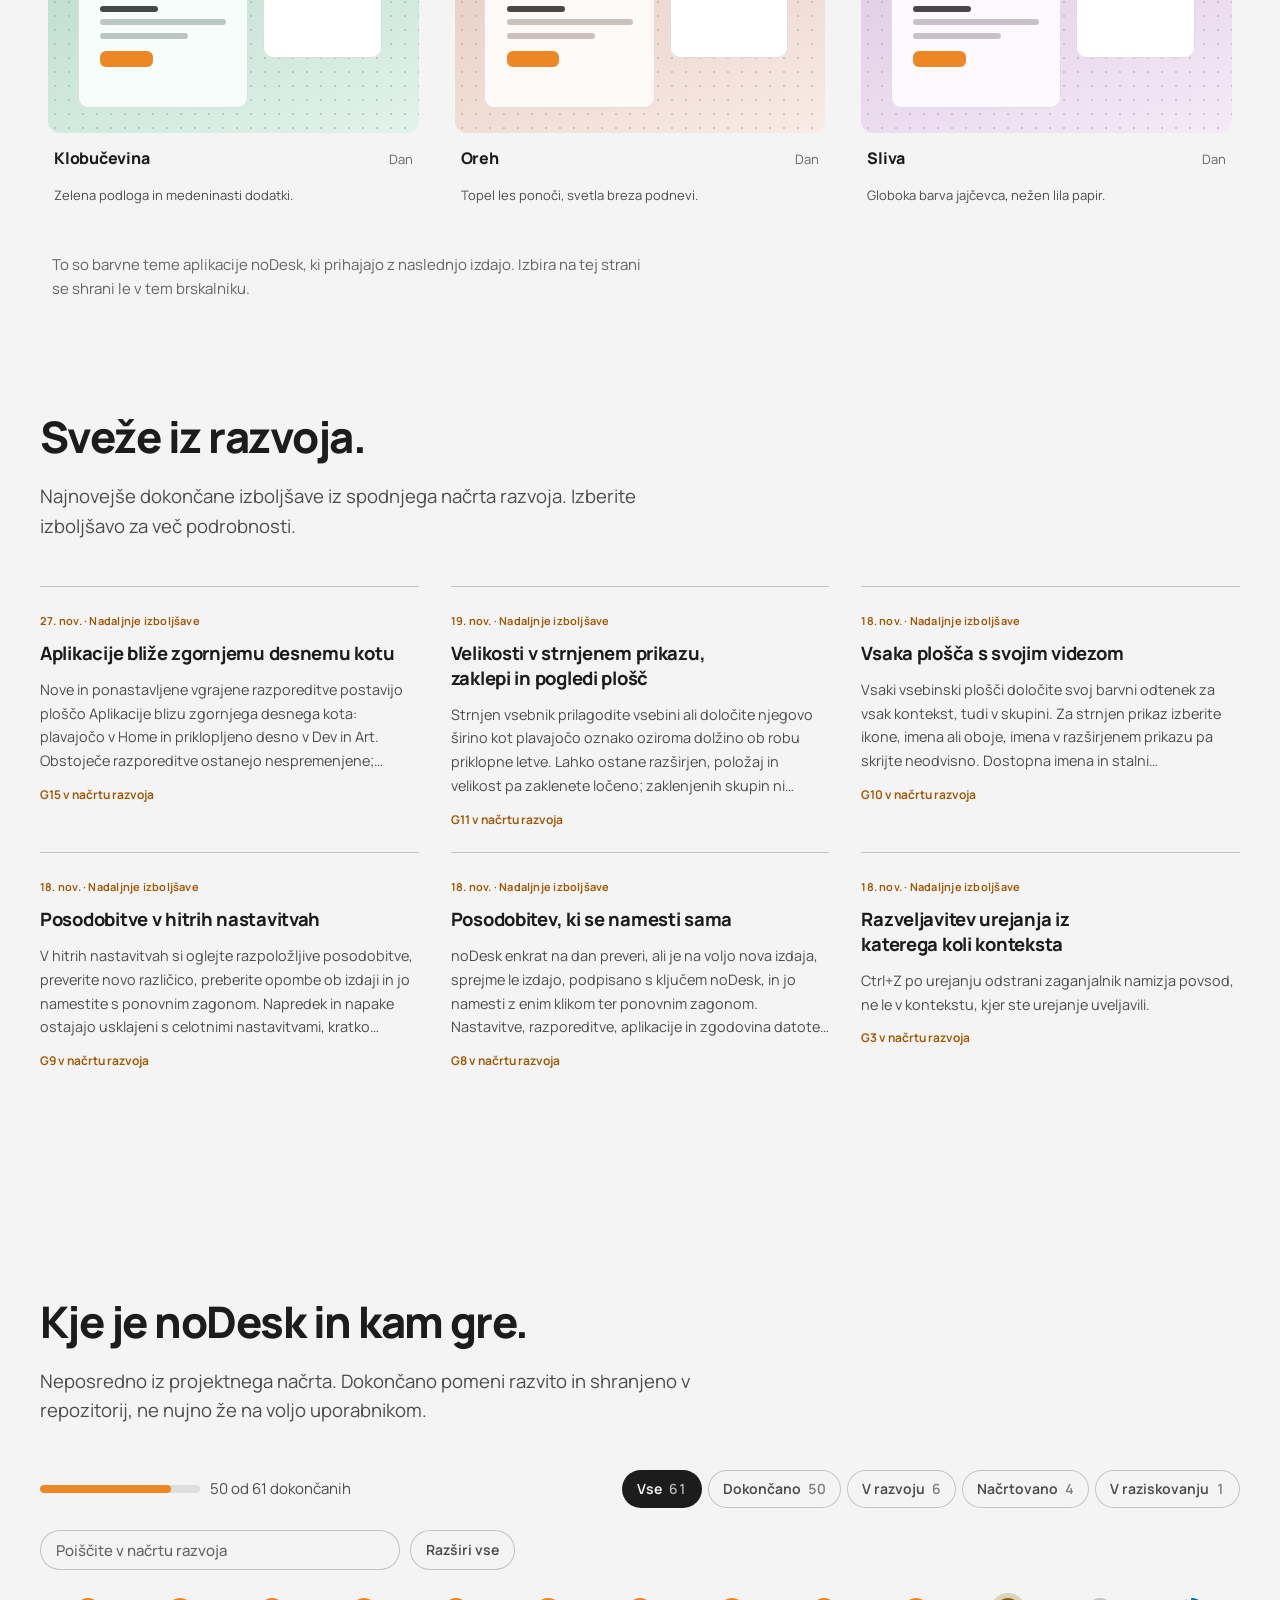
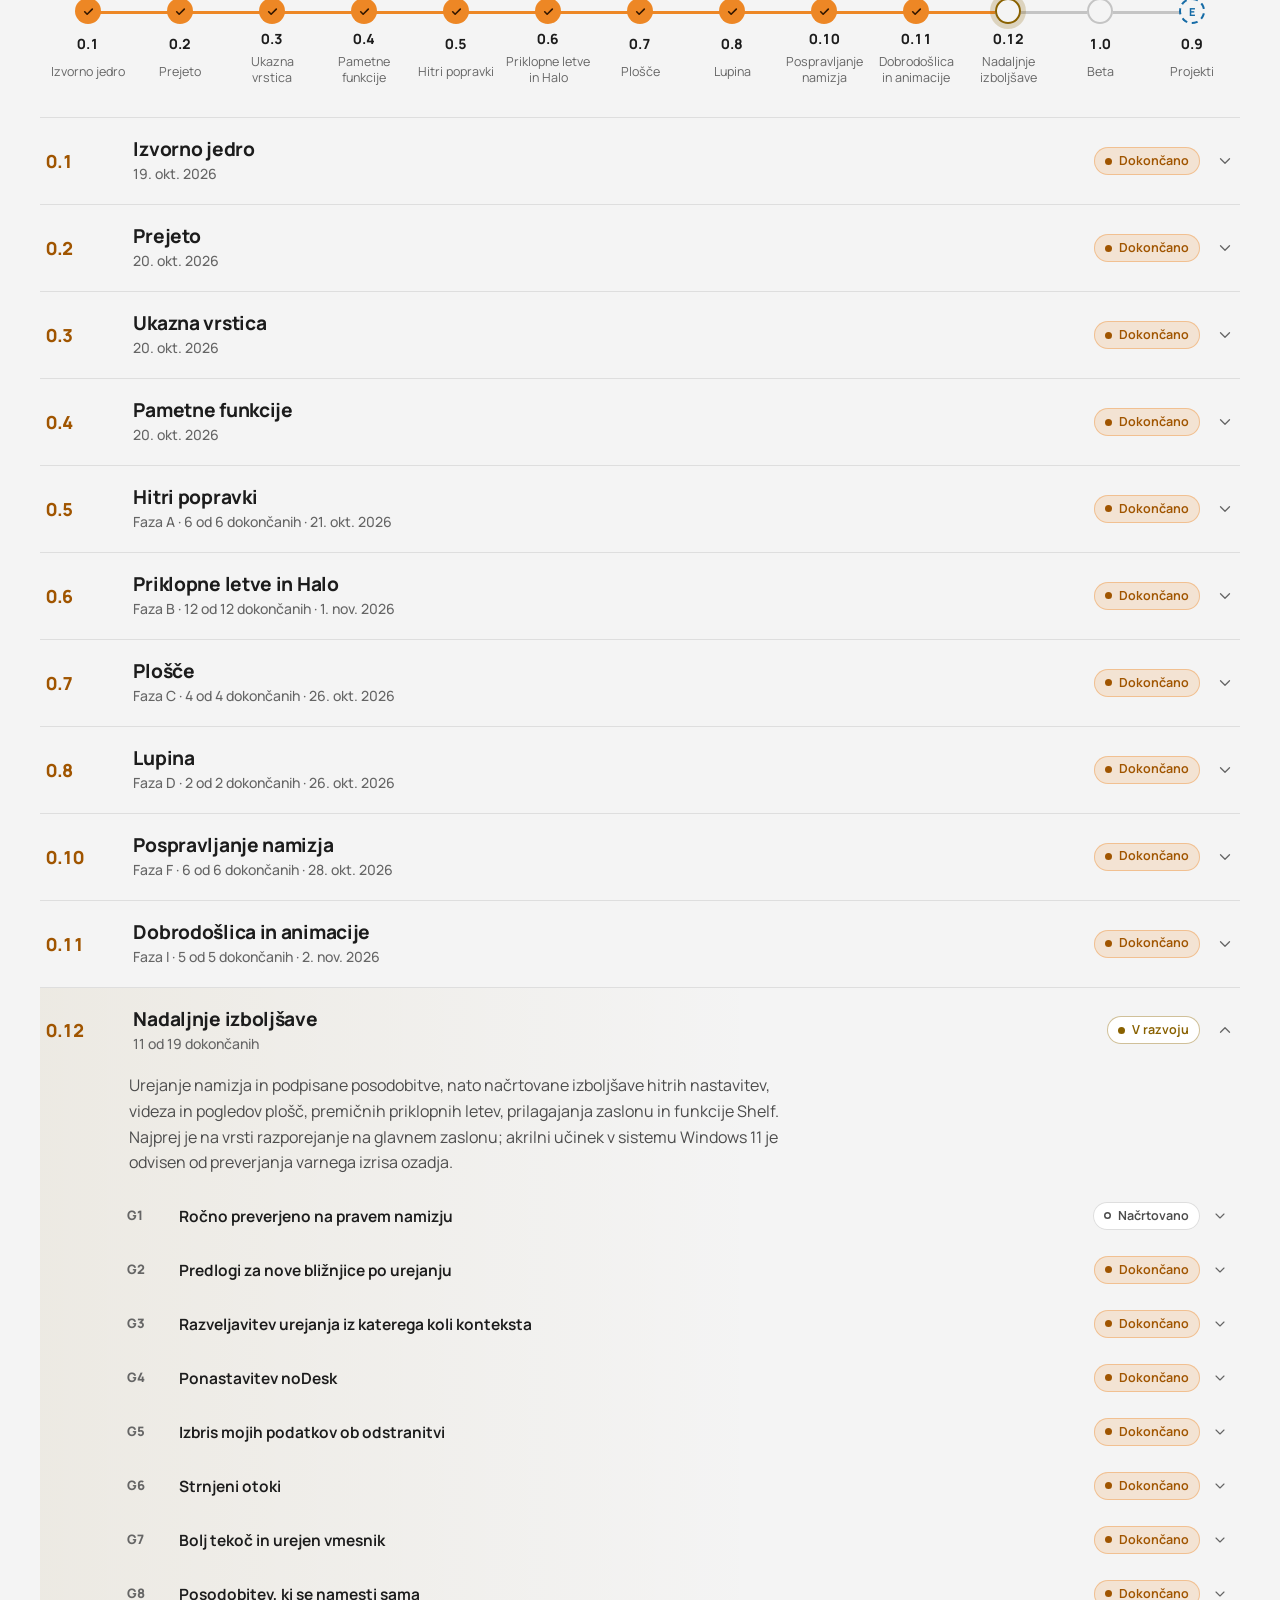
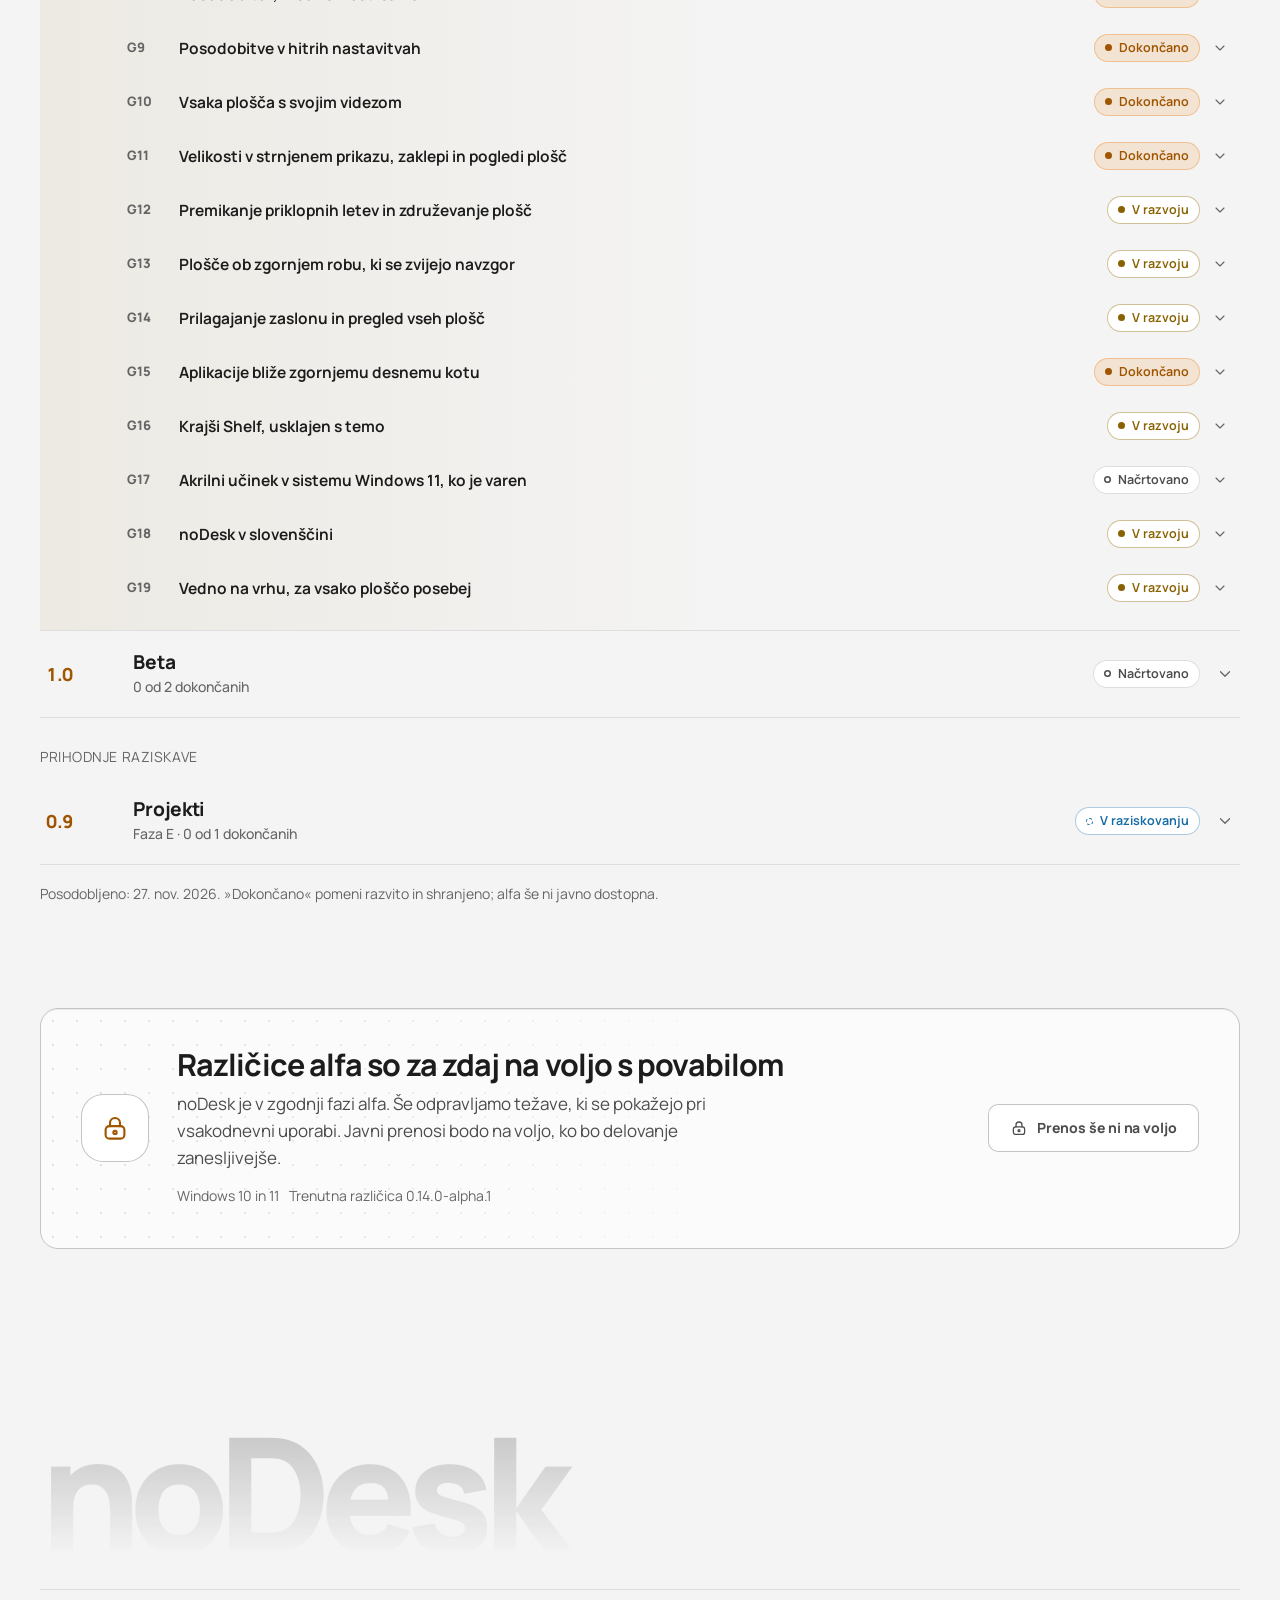
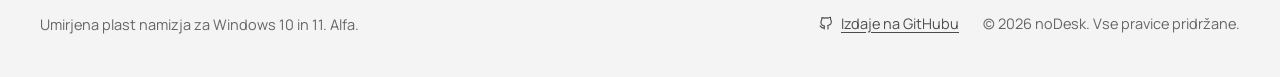
==== commit 5afc81f1: "Site: update from 061b059" ====
--- a/site/index.html
+++ b/site/index.html
@@ -15,8 +15,8 @@
 <meta name="twitter:description" data-en-content="Islands on your wallpaper, one Halo pill, a command bar on Alt+Space. Every move previewed, journaled and undoable." content="Otoki na ozadju, Halo in ukazna vrstica z Alt+Space. Vsak premik s predogledom, zapisom in razveljavitvijo.">
 <link rel="icon" href="favicon.svg" type="image/svg+xml">
 <link rel="preload" href="fonts/manrope-latin.woff2" as="font" type="font/woff2" crossorigin>
-<link rel="stylesheet" href="css/themes.css?v=7a547f6b">
-<link rel="stylesheet" href="css/site.css?v=7a547f6b">
+<link rel="stylesheet" href="css/themes.css?v=3fd78d1f">
+<link rel="stylesheet" href="css/site.css?v=3fd78d1f">
 <script>
   // Before first paint: the saved theme (family, mode, accent), the JS flag, and whether the intro plays.
   (function () {
@@ -324,8 +324,8 @@
 </footer>
 
 <script type="application/json" id="roadmap-fallback">
-{"schema":1,"channel":"alpha","current":{"version":"0.14.0-alpha.1"},"versions":[{"version":"0.1","name":"Native core","status":"done","date":"2026-10-19","summary":"The foundation: native edge rails and the Halo pill on Windows, islands on the wallpaper layer, themes that do not depend on Windows, user-defined contexts."},{"version":"0.2","name":"Inbox","status":"done","date":"2026-10-20","summary":"Real files for the first time: Desktop and Downloads watching, bins, a Tidy preview, auto-sort for sure things, and one shared undo for every move."},{"version":"0.3","name":"Command bar","status":"done","date":"2026-10-20","summary":"Alt+Space search and a small command grammar, a configurable hotkey, the Shelf for holding files, and Peek for quick previews."},{"version":"0.4","name":"Smart","status":"done","date":"2026-10-20","summary":"The local, no-AI helpers: desk health, smart rename, rule suggestions from your own moves, project folders, near-duplicate images, installer clean-up. Plus a guided first run, a per-user installer and signed auto-update."},{"version":"0.5","name":"Quick fixes","status":"done","phase":"A","date":"2026-10-21","summary":"A round of fixes from daily use: clearer settings, calmer defaults and a steadier Halo."},{"version":"0.6","name":"Docks & Halo","status":"done","phase":"B","summary":"Where the Halo and the docks live, and how they get out of your way: over apps, hidden until hover, or on the desktop, with compact modes and drop targets.","date":"2026-11-01"},{"version":"0.7","name":"Panels","status":"done","phase":"C","summary":"Panels that work harder: a fixed action bar, right-click menus everywhere, and panels you add yourself.","date":"2026-10-26"},{"version":"0.8","name":"Shell","status":"done","phase":"D","summary":"A Shell panel for the commands you keep retyping, with a terminal built in later.","date":"2026-10-26"},{"version":"0.9","name":"Projects","status":"exploring","phase":"E","summary":"What a project should mean in noDesk is still open. The idea on the table is a workspace that lays out its folder, apps, shell presets and notes."},{"version":"0.10","name":"Desktop cleanup","phase":"F","status":"done","summary":"An opt-in, reversible cleanup of the Windows desktop: shortcuts sorted into launcher categories, loose files into folders, native icons hidden only while you want them hidden.","date":"2026-10-28"},{"version":"0.11","name":"Welcome & motion","status":"done","phase":"I","date":"2026-11-02","summary":"A first run that shows the product, and an interface that moves with you: default contexts that demonstrate every panel, a guided welcome tour, and animation that explains what just happened."},{"version":"0.12","name":"Follow-ups","status":"in_progress","summary":"Desktop cleanup and signed updates, followed by planned improvements to Quick Settings, panel appearance and views, movable docks, screen-fit recovery and the Shelf. Primary-screen placement comes first; Windows 11 acrylic depends on safe backdrop testing."},{"version":"1.0","name":"Beta","status":"planned","summary":"Wider testing once the shape settles: polish, accessibility pass, code signing."}],"items":[{"id":"A1","version":"0.5","status":"done","commit":"a7dab07","title":"A real cog for settings","summary":"The settings icon was a sun. It is a proper cog now."},{"id":"A2","version":"0.5","status":"done","commit":"aa81f90","title":"A Halo mark that stays put","summary":"The n no longer slides when the pill grows on hover. A click on the resting pill opens the command bar."},{"id":"A3","version":"0.5","status":"done","commit":"08fec82","title":"Home, Art, Dev and Focus contexts","summary":"A friendlier default set, each with its own layout and accent. Home is the one that stays. Your own contexts are untouched."},{"id":"A4","version":"0.5","status":"done","commit":"f674d01","title":"Settings in sections, plus an App section","summary":"One section open at a time, remembered. The App section adds start with Windows, settings presets you can save, load, export and import, and a Quit button."},{"id":"A5","version":"0.5","status":"done","commit":"250aa38","title":"Denser panels and a Panel opacity setting","summary":"Panels are less see-through by default, and a slider lets you choose how much."},{"id":"A6","version":"0.5","status":"done","commit":"a20670f","title":"Upright labels on vertical docks","summary":"Letters stack top to bottom instead of lying sideways. Rotated text stays available as an option."},{"id":"B1","version":"0.6","status":"done","commit":"1fad14c","title":"Choose where the Halo and docks sit","summary":"Over your apps, hidden until you hover, or on the desktop behind them. The Halo defaults to over apps, compact."},{"id":"B2","version":"0.6","status":"done","commit":"7f3bd37","title":"Compact docks with staged reveal","summary":"A thin strip in the stack's accent colour widens when you point at it and opens the panel after a short dwell you can tune."},{"id":"B3","version":"0.6","status":"done","commit":"c7e9752","title":"Fix panels that are cut off on one side","summary":"Open dock panels had a squared-off edge against the screen. They now float just off the edge with rounded corners all round."},{"id":"B4","version":"0.6","status":"done","title":"Resize panels","summary":"Drag an edge or corner. Sizes are remembered per context, and a resize is undoable like any other change.","commit":"081d4dc","date":"2026-10-21"},{"id":"B5","version":"0.6","status":"done","title":"Clear drop targets, and drop on the Halo","summary":"Bins light up while you drag a file to them. Dropping files on the Halo offers actions that fit what you dropped, such as moving them to a bin or holding them on the Shelf, and a move can be undone.","commit":"f398876","date":"2026-10-21"},{"id":"B6","version":"0.6","status":"done","title":"Frosted-glass blur where Windows allows","summary":"Tried on Windows 10: the blur cannot be kept inside a panel's shape there, so panels keep the dense see-through look. Windows 11 is worth another try later.","commit":"e79dcfc","date":"2026-10-21"},{"id":"B7","version":"0.6","status":"done","title":"A drag grid on the desktop","summary":"A faint dot grid appears while you drag a panel or icon, so things line up. Static when reduced motion is on.","commit":"30f07ae","date":"2026-10-22"},{"id":"B8","version":"0.6","status":"done","title":"Progress for slow jobs","summary":"A line on the Halo and a bar in the panel for scans and other long jobs, with Cancel where it is possible.","commit":"e169af9","date":"2026-10-23"},{"id":"B9","version":"0.6","status":"done","commit":"5083364","title":"A new logo, app icon and tray icon","summary":"The Squared nD mark replaces the placeholder: a real multi-size app icon, a mark on the Halo that takes the context accent, and a tray icon with Quit."},{"id":"B10","version":"0.6","status":"done","title":"The drag grid shows on any wallpaper","summary":"The dots were drawn in the theme colour, so in a Day theme over a dark wallpaper only one dot showed. Each dot is now a light core with a dark edge and reads on any background.","commit":"f2b74ec","date":"2026-11-01"},{"id":"B11","version":"0.6","status":"done","title":"Quick settings and a wider Settings","summary":"The Halo's gear opens a small sheet with the things you change often: day or night, accent, panel opacity and the resting options. The full Settings is wide, with a page list on the left, and folds to a strip on a narrow screen.","commit":"f2b74ec","date":"2026-11-01"},{"id":"B12","version":"0.6","status":"done","title":"Click outside to close Settings","summary":"A click anywhere outside Settings, Quick settings or the desktop cleanup closes it, and the click still reaches what you clicked.","commit":"f2b74ec","date":"2026-11-01"},{"id":"C1","version":"0.7","status":"done","title":"A fixed action bar in each panel","summary":"The actions for your selection stay in view instead of scrolling away, with one suggestion that fits the moment.","commit":"b9d4fe6","date":"2026-10-26"},{"id":"C2","version":"0.7","status":"done","title":"Right-click menus","summary":"Open, open with, show in Explorer, copy path, rename, move to a bin, add to the Shelf. Also on noDesk's own surfaces for quick settings, layout and Quit.","commit":"b12b0a9","date":"2026-10-26"},{"id":"C3","version":"0.7","status":"done","title":"Add your own panels","summary":"Launcher groups, live folder views, saved searches and notes, each stackable, dockable or floating like any other panel.","commit":"402d80b","date":"2026-10-26"},{"id":"C4","version":"0.7","status":"done","title":"Choose your own scan folders","summary":"Add folders for noDesk to watch, each set to refresh automatically or only when you ask. Applies without a restart.","commit":"5249480","date":"2026-10-26"},{"id":"D1","version":"0.8","status":"done","title":"A Shell panel","summary":"Saved commands with a working folder, opened in Windows Terminal. A command builder fills in values you type each time, suggests commands from your project files and shows exactly what will run.","commit":"68f952c","date":"2026-10-26"},{"id":"D2","version":"0.8","status":"done","title":"A built-in terminal","summary":"Presets and shells run inside the Shell panel: live output in a real terminal, the processes it started, Stop and Run again, and a watch that tells you when a tool finishes, goes quiet waiting for you, or prints a word you pick.","commit":"4eddf1f","date":"2026-10-26"},{"id":"E","version":"0.9","status":"exploring","title":"Projects, once we decide what they are","summary":"Postponed for now. Options: a workspace that lays out your folder, apps and notes; plain project folders as today; or leave it to folder panels and launcher groups."},{"id":"F1","version":"0.10","status":"done","commit":"1ce6825","title":"Hiding the desktop icons safely","summary":"A spike showed the native icon layer can be hidden and always comes back: after a crash, an Explorer restart or quitting, with every icon position unchanged."},{"id":"F2","version":"0.10","status":"done","commit":"461b67a","title":"Sorting desktop shortcuts by what they are","summary":"Offline, explained and unit-tested: each shortcut gets a category (Code, Games, Office, Web, System and more) with a reason in words; files are grouped by kind."},{"id":"F3","version":"0.10","status":"done","title":"A preview before the desktop is cleaned up","summary":"A sheet shows the suggested categories before anything happens: drag or key shortcuts between them, add, rename or delete a category. Apply makes one Desktop launcher with a tab per category and one Ctrl+Z step; no shortcut file is moved.","commit":"222df73","date":"2026-10-28"},{"id":"F4","version":"0.10","status":"done","title":"The Desktop launcher, styled for many tabs","summary":"The launcher made by cleanup is tuned for a dozen categories: roomier tabs, a launch that is quick and clear.","commit":"2cbb67f","date":"2026-10-28"},{"id":"F5","version":"0.10","status":"done","title":"Hide the native icons while cleanup is on","summary":"Optional and always reversible: turning it off, quitting or a crash brings every icon back where it was.","commit":"e0b869b","date":"2026-10-28"},{"id":"F6","version":"0.10","status":"done","title":"Loose desktop files through Tidy","summary":"Files on the Desktop use the same preview and plan as Tidy, into folders you can undo.","commit":"7807303","date":"2026-10-28"},{"id":"I1","version":"0.11","status":"done","title":"Default contexts that show every panel","summary":"Home, Art, Dev and Focus are rebuilt on the 24-point grid and together include a Shell, Folder, View and Launcher panel, so a fresh install shows what panels can do.","commit":"ccaf3e8","date":"2026-11-02"},{"id":"I2","version":"0.11","status":"done","title":"Back to the built-in layout, with undo","summary":"“Use the built-in layout” in Settings and the command bar replaces your layout in one step, and Ctrl+Z restores the one you had.","commit":"ccaf3e8","date":"2026-11-02"},{"id":"I3","version":"0.11","status":"done","title":"Motion that explains","summary":"Islands glide when you undo, redo or switch context, dropped panels spring onto the grid, parts and sheets animate in, sheets fade out, and presses give feedback. All of it respects reduced motion.","commit":"ccaf3e8","date":"2026-11-02"},{"id":"I4","version":"0.11","status":"done","title":"An animated welcome tour","summary":"A centred sheet with a short logo intro, seven animated feature scenes, then folder and hotkey setup. It replaces the text tour in Settings.","commit":"ccaf3e8","date":"2026-11-02"},{"id":"I5","version":"0.11","status":"done","title":"Small fixes from daily use","summary":"All settings opens from Quick settings again (the window lost focus and closed it first), and the Halo clock has more room before the pill’s rounded end.","commit":"ccaf3e8","date":"2026-11-02"},{"id":"G1","version":"0.12","status":"planned","title":"Checked by hand on a real desktop","summary":"Dragging shortcuts between categories, launching from the Desktop launcher, high-DPI screens, the day theme, and an Explorer restart while the icons are hidden."},{"id":"G2","version":"0.12","status":"done","title":"New shortcuts offered after a cleanup","summary":"A shortcut that lands on the Desktop later is suggested for its category instead of waiting for the next full cleanup.","commit":"2c13137","date":"2026-11-18"},{"id":"G3","version":"0.12","status":"done","title":"Undo cleanup from any context","summary":"Ctrl+Z after a cleanup removes the Desktop launcher everywhere, not only in the context where it was applied.","commit":"2c13137","date":"2026-11-18"},{"id":"G4","version":"0.12","status":"done","title":"Reset noDesk","summary":"Settings and the command bar can delete noDesk’s own settings and data and start again as on a first run, after a clear two-step check. Your files and bins stay.","commit":"59915d6","date":"2026-11-02"},{"id":"G5","version":"0.12","status":"done","title":"Delete my data when uninstalling","summary":"The uninstaller offers to delete noDesk’s settings and data too. Off by default, and an update never deletes anything.","commit":"56c93c6","date":"2026-11-02"},{"id":"G6","version":"0.12","status":"done","title":"Compact islands","summary":"A collapsed island shrinks to a small chip showing its icon, its name or both, and opens to its full size while you point at it. A tidier desktop with no empty bars.","commit":"4154368","date":"2026-11-02"},{"id":"G7","version":"0.12","status":"done","title":"A smoother, tidier interface","summary":"The Halo says what just happened in plain words, sheets open without a stray focus ring, the launcher grid and Settings pages line up, file rows show what kind of file they are, and idle panels do less work in the background.","commit":"4b62d3a","date":"2026-11-04"},{"id":"G8","version":"0.12","status":"done","title":"An update that installs itself","summary":"noDesk checks once a day for a new build, accepts only one signed with the noDesk key, and installs it with one click and a restart. Settings, layouts, apps and your file history all come through the update untouched.","commit":"79fb33e","date":"2026-11-18"},{"id":"G9","version":"0.12","status":"done","title":"Updates in Quick Settings","summary":"See available updates, check for a new version, read release notes and install with a restart from Quick Settings. Progress and errors stay in sync with full Settings, and the brief Halo notification stays.","commit":"d854be4","date":"2026-11-18"},{"id":"G10","version":"0.12","status":"done","title":"Each panel, its own appearance","summary":"Give each content panel its own tint in each context, even when grouped. Choose icons, names or both when collapsed and independently hide expanded names, with accessible names and stable identifiers to keep similar panels distinguishable.","commit":"0079d7f","date":"2026-11-18"},{"id":"G11","version":"0.12","status":"done","title":"Collapsed sizes, locks and panel views","summary":"Fit a collapsed container to its contents or set its width for a floating chip and its length along a dock edge. Keep expanded and lock position and size independently; locked groups resist regrouping and neighboring docks moving or shrinking them. Any content panel can also switch between a compact list, a detailed list with more per row and a grid whose tiles you can size, remembered per panel.","commit":"5d2c70e","date":"2026-11-19"},{"id":"G12","version":"0.12","status":"in_progress","title":"Move docks and bring panels together","summary":"Move docks along an edge, pull them free or drag panels to any of the four edges to dock. Drop a panel or whole group onto an existing dock to join it, with a preview, cancellation and one-step undo while preserving panel order and the destination layout.","commit":null},{"id":"G13","version":"0.12","status":"in_progress","title":"Top-edge panels that roll up","summary":"A top-docked panel opens downward with its title and handle below the content, then rolls upward into a compact strip. Floating panels and panels on other edges keep their normal header position.","commit":null},{"id":"G14","version":"0.12","status":"in_progress","title":"Screen-fit recovery and All panels","summary":"Temporarily fit panels to a smaller primary-screen work area without losing saved positions or locks. Scroll crowded docks, use temporary floating recovery chips when needed, and reach every panel through a keyboard-accessible All panels browser. Full multi-monitor placement and shared-edge avoidance are not part of this step. Long names show whole or as an icon, never cut with dots; a setting chooses whether a dock grows first.","commit":null},{"id":"G15","version":"0.12","status":"planned","title":"Apps toward the upper right","summary":"New and reset built-in layouts put Apps near the upper right, floating in Home and right-docked in Dev and Art. Existing layouts stay untouched; an explicit Apps-only action can separate and reposition it without resetting the rest of the context."},{"id":"G16","version":"0.12","status":"planned","title":"A shorter, themed Shelf","summary":"Keep the Shelf on the right with a shorter 160-DIP resting strip, adjustable from 80 to 320 DIP and movable vertically. Its expanded panel adopts the app’s colors and rounded styling without reducing its normal capacity or changing how it holds files."},{"id":"G17","version":"0.12","status":"planned","title":"Windows 11 acrylic, when safe","summary":"Choose Auto, Acrylic or the current translucent style. Auto prefers acrylic on Windows 11 only where testing proves the backdrop stays inside the intended surface; unsupported or unsafe surfaces keep a readable fallback. Windows 11 support remains conditional on that validation."},{"id":"G18","version":"0.12","status":"in_progress","title":"noDesk in Slovenian","summary":"Translate the whole app into Slovenian. On first start, use Slovenian when the system language is Slovenian; otherwise use English.","commit":null},{"id":"G19","version":"0.12","status":"in_progress","title":"Always on top, one panel at a time","summary":"Keep any island or dock above your apps or on the desktop, right from its header or right-click menu. The Halo has the same choice, and one command returns everything to your default.","commit":null},{"id":"H1","version":"1.0","status":"planned","title":"An accessibility pass","summary":"Screen-reader names, keyboard reach and contrast checked on every panel, rail and sheet."},{"id":"H2","version":"1.0","status":"planned","title":"A signed installer you can download","summary":"Code signing so Windows does not warn, and a download on this page once the beta opens."}],"generatedAt":"2026-11-24T13:05:16+01:00"}
+{"schema":1,"channel":"alpha","current":{"version":"0.14.0-alpha.1"},"versions":[{"version":"0.1","name":"Native core","status":"done","date":"2026-10-19","summary":"The foundation: native edge rails and the Halo pill on Windows, islands on the wallpaper layer, themes that do not depend on Windows, user-defined contexts."},{"version":"0.2","name":"Inbox","status":"done","date":"2026-10-20","summary":"Real files for the first time: Desktop and Downloads watching, bins, a Tidy preview, auto-sort for sure things, and one shared undo for every move."},{"version":"0.3","name":"Command bar","status":"done","date":"2026-10-20","summary":"Alt+Space search and a small command grammar, a configurable hotkey, the Shelf for holding files, and Peek for quick previews."},{"version":"0.4","name":"Smart","status":"done","date":"2026-10-20","summary":"The local, no-AI helpers: desk health, smart rename, rule suggestions from your own moves, project folders, near-duplicate images, installer clean-up. Plus a guided first run, a per-user installer and signed auto-update."},{"version":"0.5","name":"Quick fixes","status":"done","phase":"A","date":"2026-10-21","summary":"A round of fixes from daily use: clearer settings, calmer defaults and a steadier Halo."},{"version":"0.6","name":"Docks & Halo","status":"done","phase":"B","summary":"Where the Halo and the docks live, and how they get out of your way: over apps, hidden until hover, or on the desktop, with compact modes and drop targets.","date":"2026-11-01"},{"version":"0.7","name":"Panels","status":"done","phase":"C","summary":"Panels that work harder: a fixed action bar, right-click menus everywhere, and panels you add yourself.","date":"2026-10-26"},{"version":"0.8","name":"Shell","status":"done","phase":"D","summary":"A Shell panel for the commands you keep retyping, with a terminal built in later.","date":"2026-10-26"},{"version":"0.9","name":"Projects","status":"exploring","phase":"E","summary":"What a project should mean in noDesk is still open. The idea on the table is a workspace that lays out its folder, apps, shell presets and notes."},{"version":"0.10","name":"Desktop cleanup","phase":"F","status":"done","summary":"An opt-in, reversible cleanup of the Windows desktop: shortcuts sorted into launcher categories, loose files into folders, native icons hidden only while you want them hidden.","date":"2026-10-28"},{"version":"0.11","name":"Welcome & motion","status":"done","phase":"I","date":"2026-11-02","summary":"A first run that shows the product, and an interface that moves with you: default contexts that demonstrate every panel, a guided welcome tour, and animation that explains what just happened."},{"version":"0.12","name":"Follow-ups","status":"in_progress","summary":"Desktop cleanup and signed updates, followed by planned improvements to Quick Settings, panel appearance and views, movable docks, screen-fit recovery and the Shelf. Primary-screen placement comes first; Windows 11 acrylic depends on safe backdrop testing."},{"version":"1.0","name":"Beta","status":"planned","summary":"Wider testing once the shape settles: polish, accessibility pass, code signing."}],"items":[{"id":"A1","version":"0.5","status":"done","commit":"a7dab07","title":"A real cog for settings","summary":"The settings icon was a sun. It is a proper cog now."},{"id":"A2","version":"0.5","status":"done","commit":"aa81f90","title":"A Halo mark that stays put","summary":"The n no longer slides when the pill grows on hover. A click on the resting pill opens the command bar."},{"id":"A3","version":"0.5","status":"done","commit":"08fec82","title":"Home, Art, Dev and Focus contexts","summary":"A friendlier default set, each with its own layout and accent. Home is the one that stays. Your own contexts are untouched."},{"id":"A4","version":"0.5","status":"done","commit":"f674d01","title":"Settings in sections, plus an App section","summary":"One section open at a time, remembered. The App section adds start with Windows, settings presets you can save, load, export and import, and a Quit button."},{"id":"A5","version":"0.5","status":"done","commit":"250aa38","title":"Denser panels and a Panel opacity setting","summary":"Panels are less see-through by default, and a slider lets you choose how much."},{"id":"A6","version":"0.5","status":"done","commit":"a20670f","title":"Upright labels on vertical docks","summary":"Letters stack top to bottom instead of lying sideways. Rotated text stays available as an option."},{"id":"B1","version":"0.6","status":"done","commit":"1fad14c","title":"Choose where the Halo and docks sit","summary":"Over your apps, hidden until you hover, or on the desktop behind them. The Halo defaults to over apps, compact."},{"id":"B2","version":"0.6","status":"done","commit":"7f3bd37","title":"Compact docks with staged reveal","summary":"A thin strip in the stack's accent colour widens when you point at it and opens the panel after a short dwell you can tune."},{"id":"B3","version":"0.6","status":"done","commit":"c7e9752","title":"Fix panels that are cut off on one side","summary":"Open dock panels had a squared-off edge against the screen. They now float just off the edge with rounded corners all round."},{"id":"B4","version":"0.6","status":"done","title":"Resize panels","summary":"Drag an edge or corner. Sizes are remembered per context, and a resize is undoable like any other change.","commit":"081d4dc","date":"2026-10-21"},{"id":"B5","version":"0.6","status":"done","title":"Clear drop targets, and drop on the Halo","summary":"Bins light up while you drag a file to them. Dropping files on the Halo offers actions that fit what you dropped, such as moving them to a bin or holding them on the Shelf, and a move can be undone.","commit":"f398876","date":"2026-10-21"},{"id":"B6","version":"0.6","status":"done","title":"Frosted-glass blur where Windows allows","summary":"Tried on Windows 10: the blur cannot be kept inside a panel's shape there, so panels keep the dense see-through look. Windows 11 is worth another try later.","commit":"e79dcfc","date":"2026-10-21"},{"id":"B7","version":"0.6","status":"done","title":"A drag grid on the desktop","summary":"A faint dot grid appears while you drag a panel or icon, so things line up. Static when reduced motion is on.","commit":"30f07ae","date":"2026-10-22"},{"id":"B8","version":"0.6","status":"done","title":"Progress for slow jobs","summary":"A line on the Halo and a bar in the panel for scans and other long jobs, with Cancel where it is possible.","commit":"e169af9","date":"2026-10-23"},{"id":"B9","version":"0.6","status":"done","commit":"5083364","title":"A new logo, app icon and tray icon","summary":"The Squared nD mark replaces the placeholder: a real multi-size app icon, a mark on the Halo that takes the context accent, and a tray icon with Quit."},{"id":"B10","version":"0.6","status":"done","title":"The drag grid shows on any wallpaper","summary":"The dots were drawn in the theme colour, so in a Day theme over a dark wallpaper only one dot showed. Each dot is now a light core with a dark edge and reads on any background.","commit":"f2b74ec","date":"2026-11-01"},{"id":"B11","version":"0.6","status":"done","title":"Quick settings and a wider Settings","summary":"The Halo's gear opens a small sheet with the things you change often: day or night, accent, panel opacity and the resting options. The full Settings is wide, with a page list on the left, and folds to a strip on a narrow screen.","commit":"f2b74ec","date":"2026-11-01"},{"id":"B12","version":"0.6","status":"done","title":"Click outside to close Settings","summary":"A click anywhere outside Settings, Quick settings or the desktop cleanup closes it, and the click still reaches what you clicked.","commit":"f2b74ec","date":"2026-11-01"},{"id":"C1","version":"0.7","status":"done","title":"A fixed action bar in each panel","summary":"The actions for your selection stay in view instead of scrolling away, with one suggestion that fits the moment.","commit":"b9d4fe6","date":"2026-10-26"},{"id":"C2","version":"0.7","status":"done","title":"Right-click menus","summary":"Open, open with, show in Explorer, copy path, rename, move to a bin, add to the Shelf. Also on noDesk's own surfaces for quick settings, layout and Quit.","commit":"b12b0a9","date":"2026-10-26"},{"id":"C3","version":"0.7","status":"done","title":"Add your own panels","summary":"Launcher groups, live folder views, saved searches and notes, each stackable, dockable or floating like any other panel.","commit":"402d80b","date":"2026-10-26"},{"id":"C4","version":"0.7","status":"done","title":"Choose your own scan folders","summary":"Add folders for noDesk to watch, each set to refresh automatically or only when you ask. Applies without a restart.","commit":"5249480","date":"2026-10-26"},{"id":"D1","version":"0.8","status":"done","title":"A Shell panel","summary":"Saved commands with a working folder, opened in Windows Terminal. A command builder fills in values you type each time, suggests commands from your project files and shows exactly what will run.","commit":"68f952c","date":"2026-10-26"},{"id":"D2","version":"0.8","status":"done","title":"A built-in terminal","summary":"Presets and shells run inside the Shell panel: live output in a real terminal, the processes it started, Stop and Run again, and a watch that tells you when a tool finishes, goes quiet waiting for you, or prints a word you pick.","commit":"4eddf1f","date":"2026-10-26"},{"id":"E","version":"0.9","status":"exploring","title":"Projects, once we decide what they are","summary":"Postponed for now. Options: a workspace that lays out your folder, apps and notes; plain project folders as today; or leave it to folder panels and launcher groups."},{"id":"F1","version":"0.10","status":"done","commit":"1ce6825","title":"Hiding the desktop icons safely","summary":"A spike showed the native icon layer can be hidden and always comes back: after a crash, an Explorer restart or quitting, with every icon position unchanged."},{"id":"F2","version":"0.10","status":"done","commit":"461b67a","title":"Sorting desktop shortcuts by what they are","summary":"Offline, explained and unit-tested: each shortcut gets a category (Code, Games, Office, Web, System and more) with a reason in words; files are grouped by kind."},{"id":"F3","version":"0.10","status":"done","title":"A preview before the desktop is cleaned up","summary":"A sheet shows the suggested categories before anything happens: drag or key shortcuts between them, add, rename or delete a category. Apply makes one Desktop launcher with a tab per category and one Ctrl+Z step; no shortcut file is moved.","commit":"222df73","date":"2026-10-28"},{"id":"F4","version":"0.10","status":"done","title":"The Desktop launcher, styled for many tabs","summary":"The launcher made by cleanup is tuned for a dozen categories: roomier tabs, a launch that is quick and clear.","commit":"2cbb67f","date":"2026-10-28"},{"id":"F5","version":"0.10","status":"done","title":"Hide the native icons while cleanup is on","summary":"Optional and always reversible: turning it off, quitting or a crash brings every icon back where it was.","commit":"e0b869b","date":"2026-10-28"},{"id":"F6","version":"0.10","status":"done","title":"Loose desktop files through Tidy","summary":"Files on the Desktop use the same preview and plan as Tidy, into folders you can undo.","commit":"7807303","date":"2026-10-28"},{"id":"I1","version":"0.11","status":"done","title":"Default contexts that show every panel","summary":"Home, Art, Dev and Focus are rebuilt on the 24-point grid and together include a Shell, Folder, View and Launcher panel, so a fresh install shows what panels can do.","commit":"ccaf3e8","date":"2026-11-02"},{"id":"I2","version":"0.11","status":"done","title":"Back to the built-in layout, with undo","summary":"“Use the built-in layout” in Settings and the command bar replaces your layout in one step, and Ctrl+Z restores the one you had.","commit":"ccaf3e8","date":"2026-11-02"},{"id":"I3","version":"0.11","status":"done","title":"Motion that explains","summary":"Islands glide when you undo, redo or switch context, dropped panels spring onto the grid, parts and sheets animate in, sheets fade out, and presses give feedback. All of it respects reduced motion.","commit":"ccaf3e8","date":"2026-11-02"},{"id":"I4","version":"0.11","status":"done","title":"An animated welcome tour","summary":"A centred sheet with a short logo intro, seven animated feature scenes, then folder and hotkey setup. It replaces the text tour in Settings.","commit":"ccaf3e8","date":"2026-11-02"},{"id":"I5","version":"0.11","status":"done","title":"Small fixes from daily use","summary":"All settings opens from Quick settings again (the window lost focus and closed it first), and the Halo clock has more room before the pill’s rounded end.","commit":"ccaf3e8","date":"2026-11-02"},{"id":"G1","version":"0.12","status":"planned","title":"Checked by hand on a real desktop","summary":"Dragging shortcuts between categories, launching from the Desktop launcher, high-DPI screens, the day theme, and an Explorer restart while the icons are hidden."},{"id":"G2","version":"0.12","status":"done","title":"New shortcuts offered after a cleanup","summary":"A shortcut that lands on the Desktop later is suggested for its category instead of waiting for the next full cleanup.","commit":"2c13137","date":"2026-11-18"},{"id":"G3","version":"0.12","status":"done","title":"Undo cleanup from any context","summary":"Ctrl+Z after a cleanup removes the Desktop launcher everywhere, not only in the context where it was applied.","commit":"2c13137","date":"2026-11-18"},{"id":"G4","version":"0.12","status":"done","title":"Reset noDesk","summary":"Settings and the command bar can delete noDesk’s own settings and data and start again as on a first run, after a clear two-step check. Your files and bins stay.","commit":"59915d6","date":"2026-11-02"},{"id":"G5","version":"0.12","status":"done","title":"Delete my data when uninstalling","summary":"The uninstaller offers to delete noDesk’s settings and data too. Off by default, and an update never deletes anything.","commit":"56c93c6","date":"2026-11-02"},{"id":"G6","version":"0.12","status":"done","title":"Compact islands","summary":"A collapsed island shrinks to a small chip showing its icon, its name or both, and opens to its full size while you point at it. A tidier desktop with no empty bars.","commit":"4154368","date":"2026-11-02"},{"id":"G7","version":"0.12","status":"done","title":"A smoother, tidier interface","summary":"The Halo says what just happened in plain words, sheets open without a stray focus ring, the launcher grid and Settings pages line up, file rows show what kind of file they are, and idle panels do less work in the background.","commit":"4b62d3a","date":"2026-11-04"},{"id":"G8","version":"0.12","status":"done","title":"An update that installs itself","summary":"noDesk checks once a day for a new build, accepts only one signed with the noDesk key, and installs it with one click and a restart. Settings, layouts, apps and your file history all come through the update untouched.","commit":"79fb33e","date":"2026-11-18"},{"id":"G9","version":"0.12","status":"done","title":"Updates in Quick Settings","summary":"See available updates, check for a new version, read release notes and install with a restart from Quick Settings. Progress and errors stay in sync with full Settings, and the brief Halo notification stays.","commit":"d854be4","date":"2026-11-18"},{"id":"G10","version":"0.12","status":"done","title":"Each panel, its own appearance","summary":"Give each content panel its own tint in each context, even when grouped. Choose icons, names or both when collapsed and independently hide expanded names, with accessible names and stable identifiers to keep similar panels distinguishable.","commit":"0079d7f","date":"2026-11-18"},{"id":"G11","version":"0.12","status":"done","title":"Collapsed sizes, locks and panel views","summary":"Fit a collapsed container to its contents or set its width for a floating chip and its length along a dock edge. Keep expanded and lock position and size independently; locked groups resist regrouping and neighboring docks moving or shrinking them. Any content panel can also switch between a compact list, a detailed list with more per row and a grid whose tiles you can size, remembered per panel.","commit":"5d2c70e","date":"2026-11-19"},{"id":"G12","version":"0.12","status":"in_progress","title":"Move docks and bring panels together","summary":"Move docks along an edge, pull them free or drag panels to any of the four edges to dock. Drop a panel or whole group onto an existing dock to join it, with a preview, cancellation and one-step undo while preserving panel order and the destination layout.","commit":null},{"id":"G13","version":"0.12","status":"in_progress","title":"Top-edge panels that roll up","summary":"A top-docked panel opens downward with its title and handle below the content, then rolls upward into a compact strip. Floating panels and panels on other edges keep their normal header position.","commit":null},{"id":"G14","version":"0.12","status":"in_progress","title":"Screen-fit recovery and All panels","summary":"Temporarily fit panels to a smaller primary-screen work area without losing saved positions or locks. Scroll crowded docks, use temporary floating recovery chips when needed, and reach every panel through a keyboard-accessible All panels browser. Full multi-monitor placement and shared-edge avoidance are not part of this step. Long names show whole or as an icon, never cut with dots; a setting chooses whether a dock grows first.","commit":null},{"id":"G15","version":"0.12","status":"done","title":"Apps toward the upper right","summary":"New and reset built-in layouts put Apps near the upper right, floating in Home and right-docked in Dev and Art. Existing layouts stay untouched; an explicit Apps-only action can separate and reposition it without resetting the rest of the context.","commit":"ff38284","date":"2026-11-27"},{"id":"G16","version":"0.12","status":"in_progress","title":"A shorter, themed Shelf","summary":"Keep the Shelf on the right with a shorter 160-DIP resting strip, adjustable from 80 to 320 DIP and movable vertically. Its expanded panel adopts the app’s colors and rounded styling without reducing its normal capacity or changing how it holds files.","commit":null},{"id":"G17","version":"0.12","status":"planned","title":"Windows 11 acrylic, when safe","summary":"Choose Auto, Acrylic or the current translucent style. Auto prefers acrylic on Windows 11 only where testing proves the backdrop stays inside the intended surface; unsupported or unsafe surfaces keep a readable fallback. Windows 11 support remains conditional on that validation."},{"id":"G18","version":"0.12","status":"in_progress","title":"noDesk in Slovenian","summary":"Translate the whole app into Slovenian. On first start, use Slovenian when the system language is Slovenian; otherwise use English.","commit":null},{"id":"G19","version":"0.12","status":"in_progress","title":"Always on top, one panel at a time","summary":"Keep any island or dock above your apps or on the desktop, right from its header or right-click menu. The Halo has the same choice, and one command returns everything to your default.","commit":null},{"id":"H1","version":"1.0","status":"planned","title":"An accessibility pass","summary":"Screen-reader names, keyboard reach and contrast checked on every panel, rail and sheet."},{"id":"H2","version":"1.0","status":"planned","title":"A signed installer you can download","summary":"Code signing so Windows does not warn, and a download on this page once the beta opens."}],"generatedAt":"2026-11-27T18:19:07+01:00"}
 </script>
-<script type="module" src="js/main.js?v=7a547f6b"></script>
+<script type="module" src="js/main.js?v=3fd78d1f"></script>
 </body>
 </html>
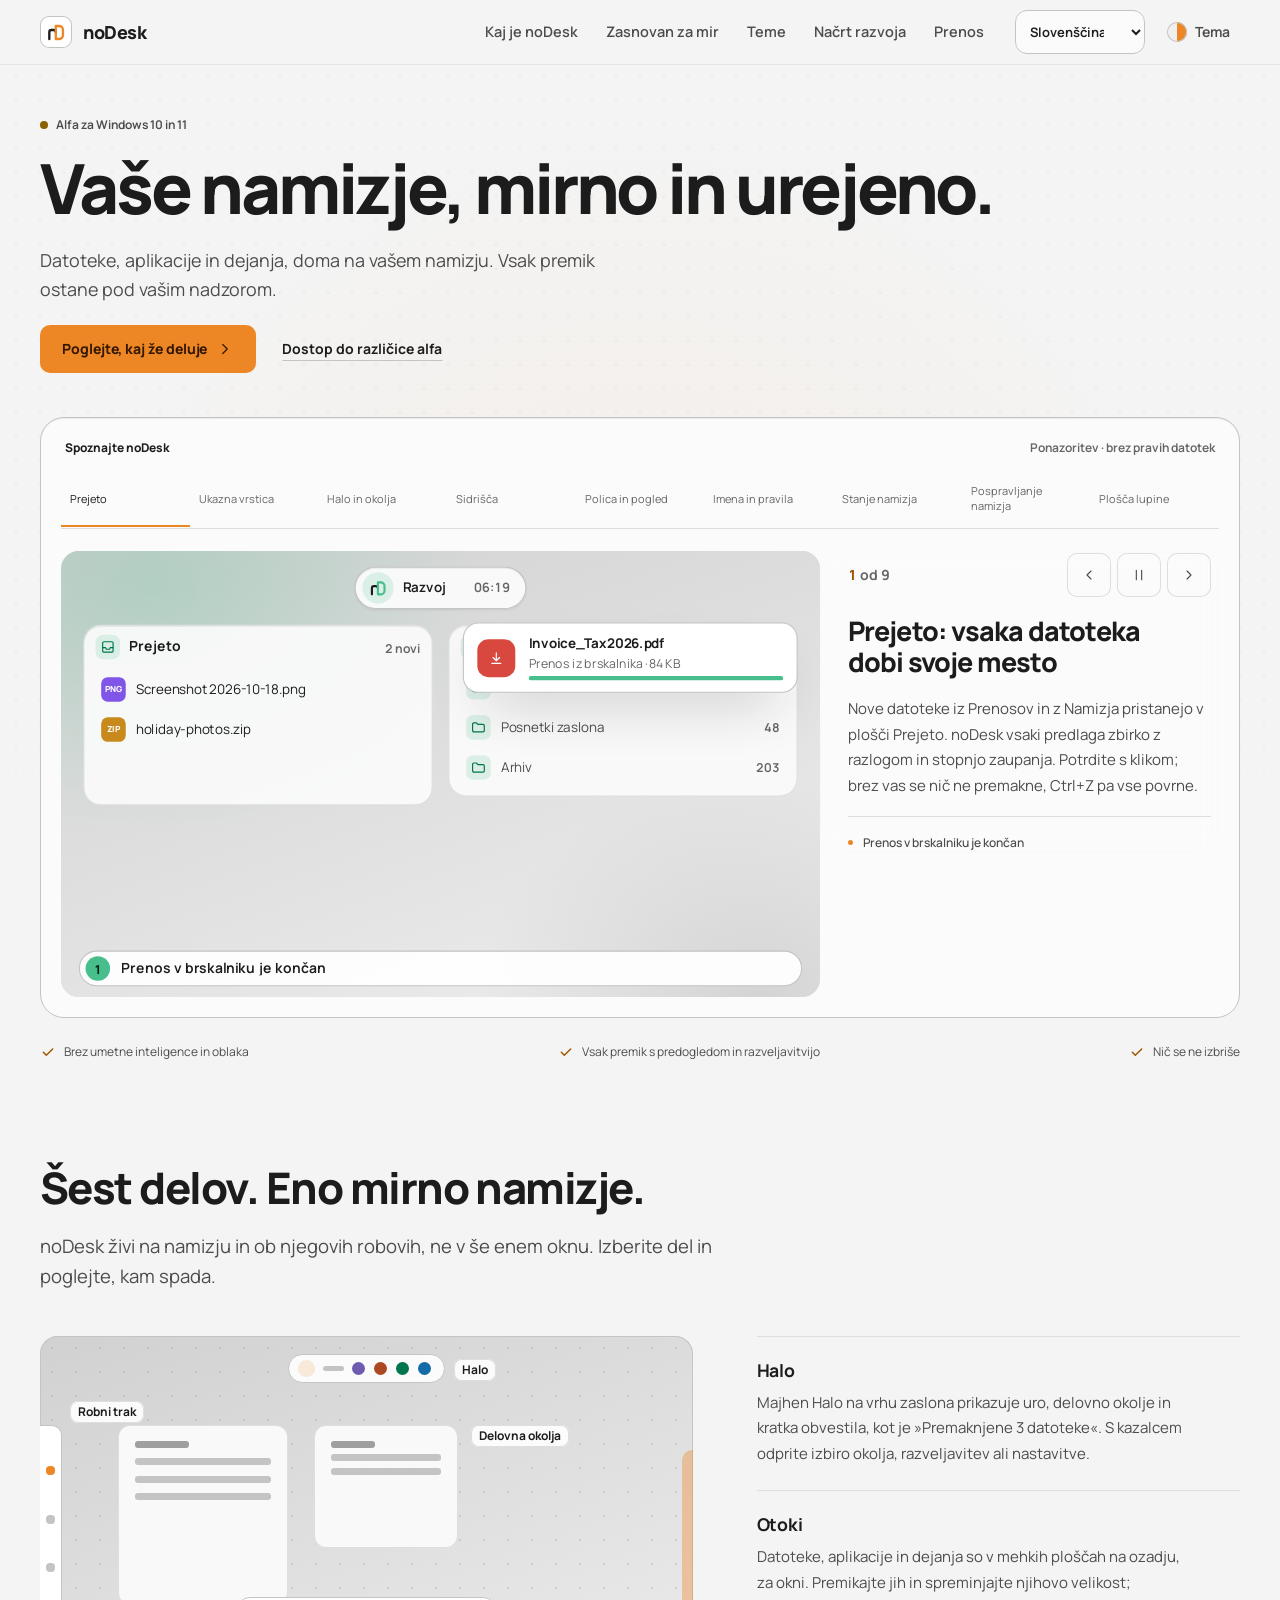
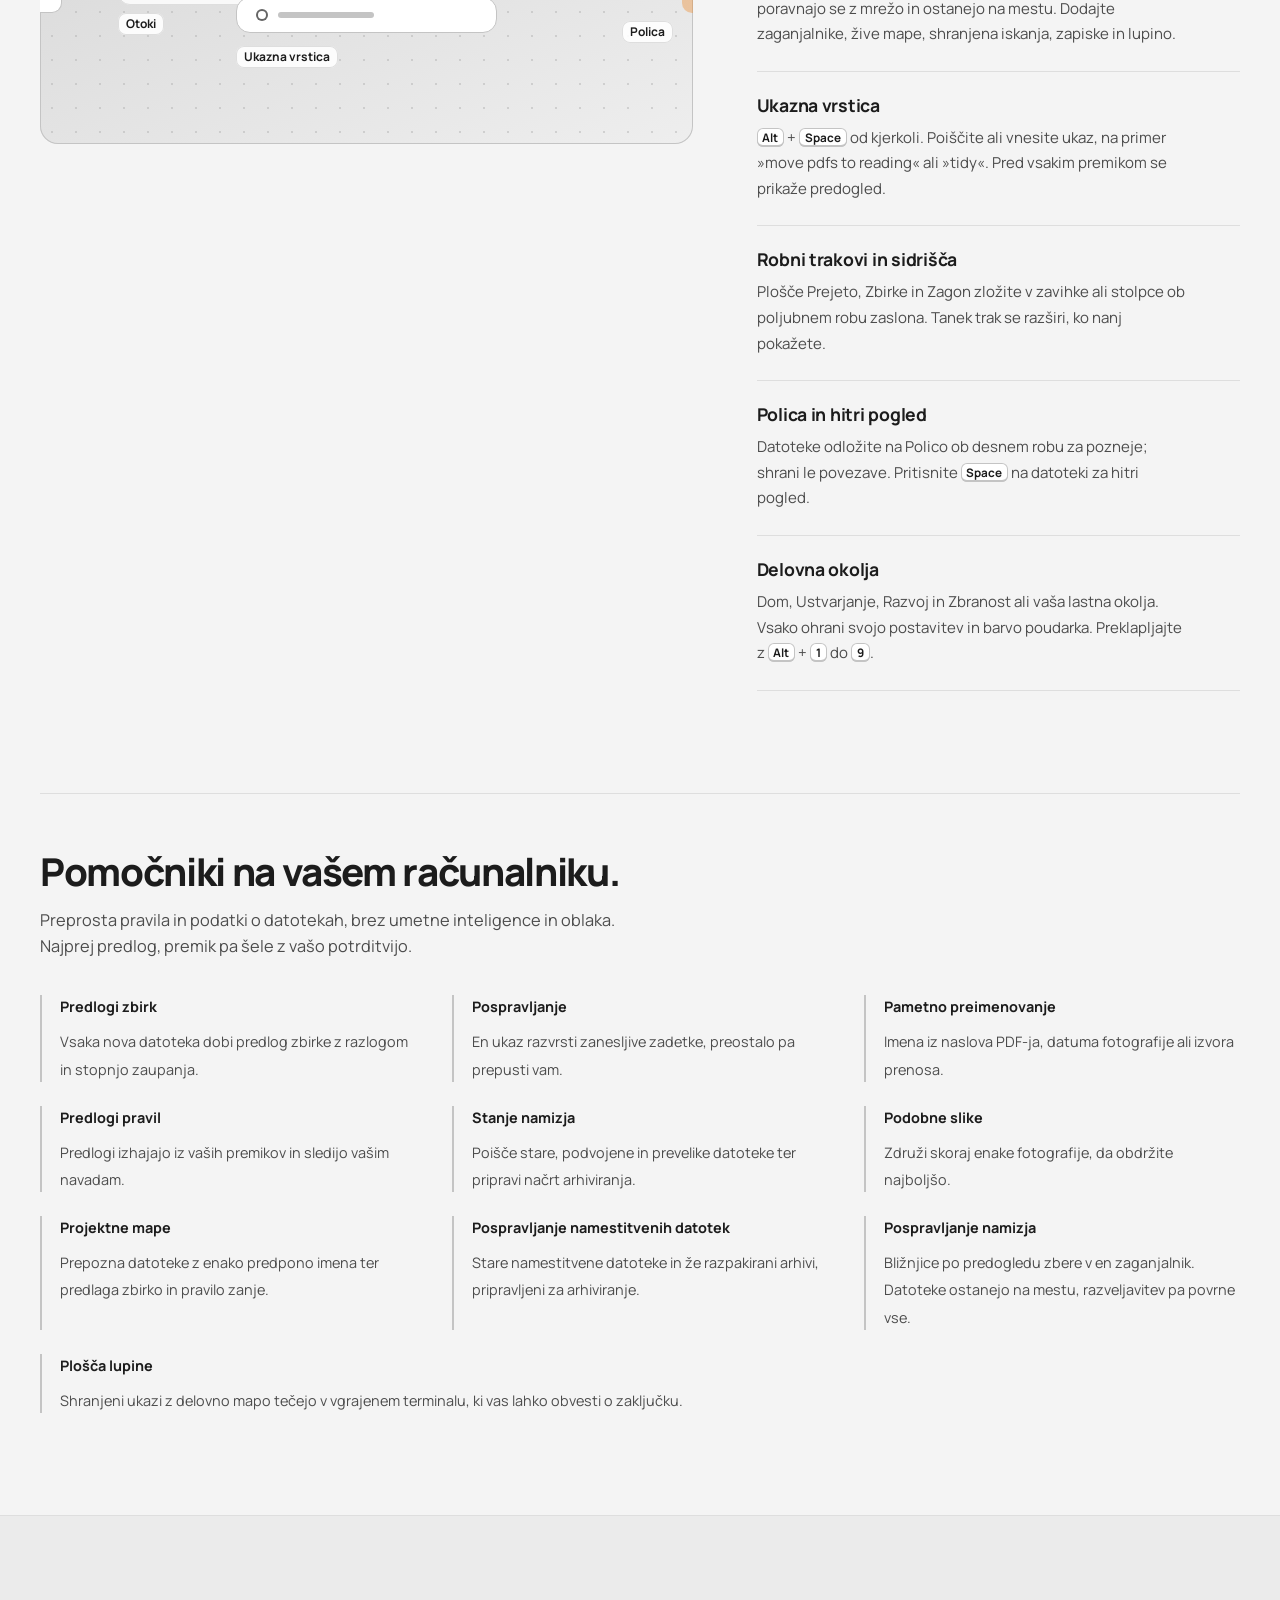
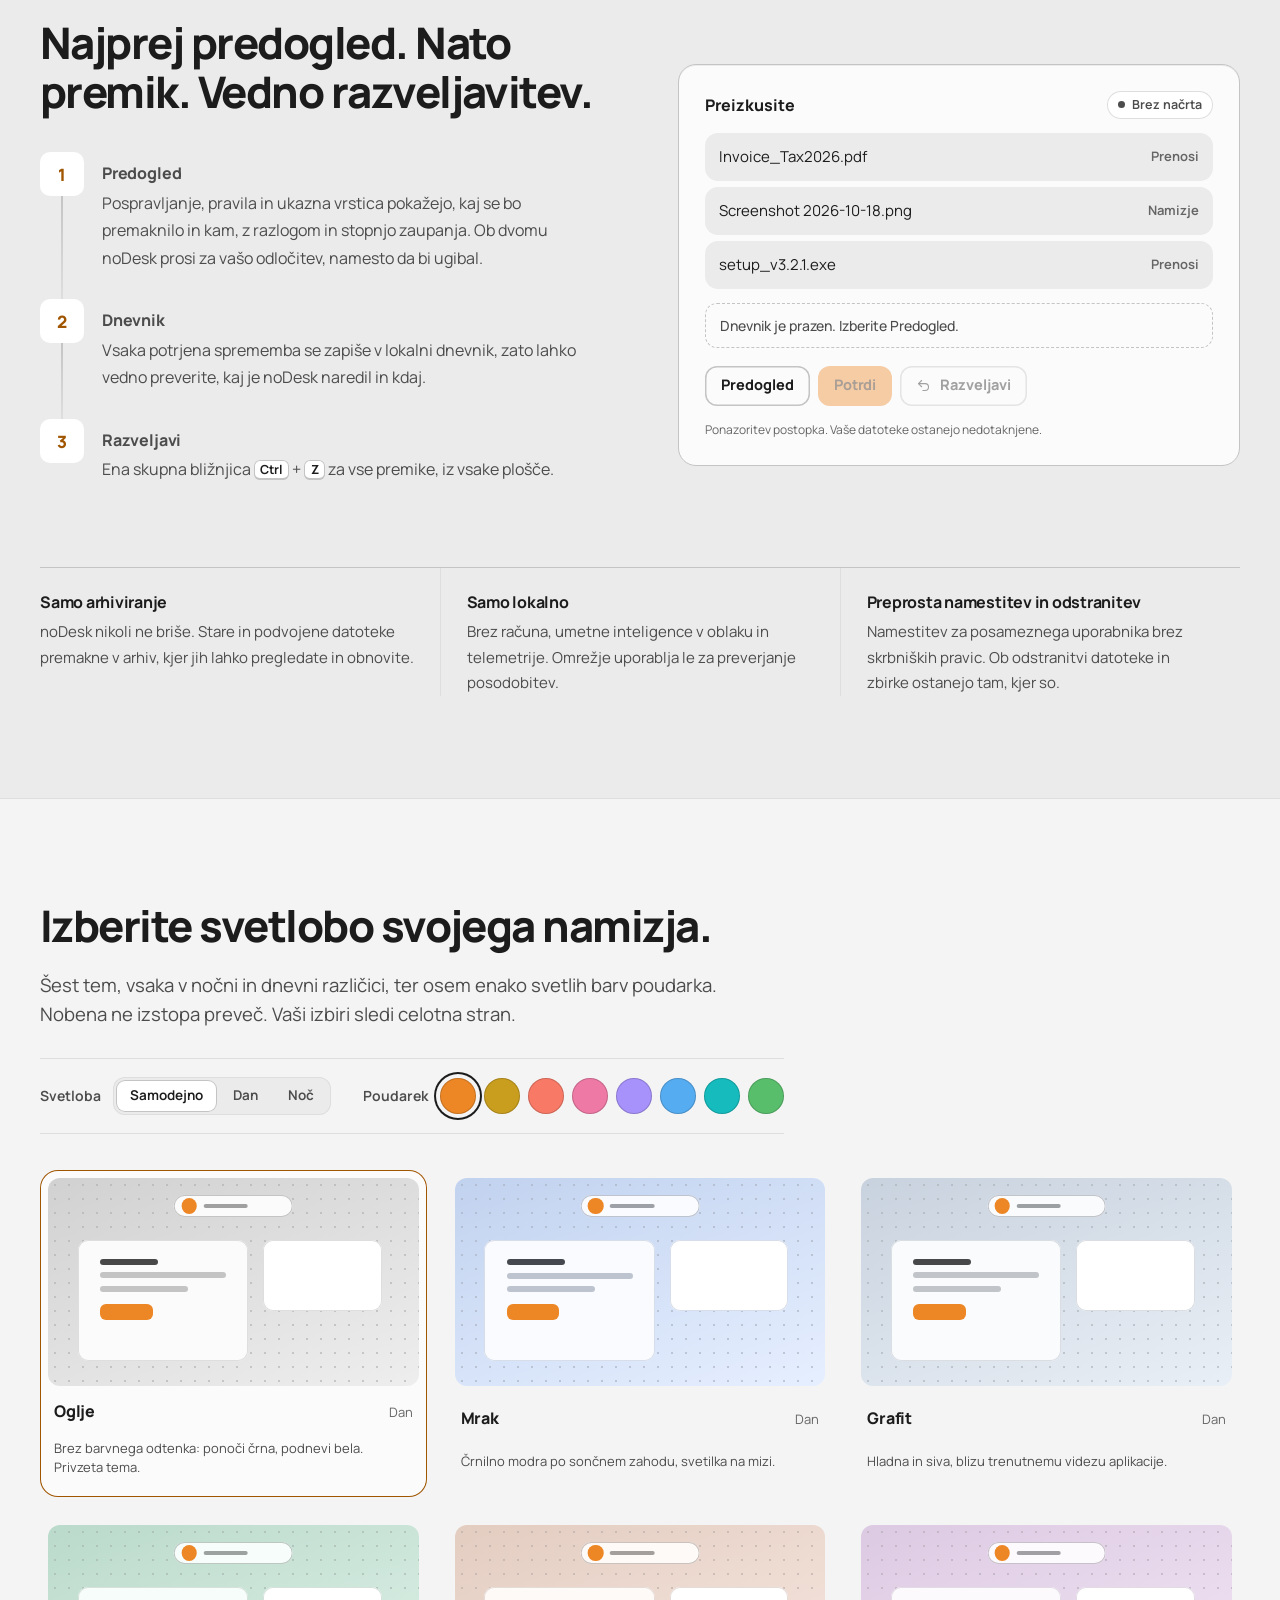
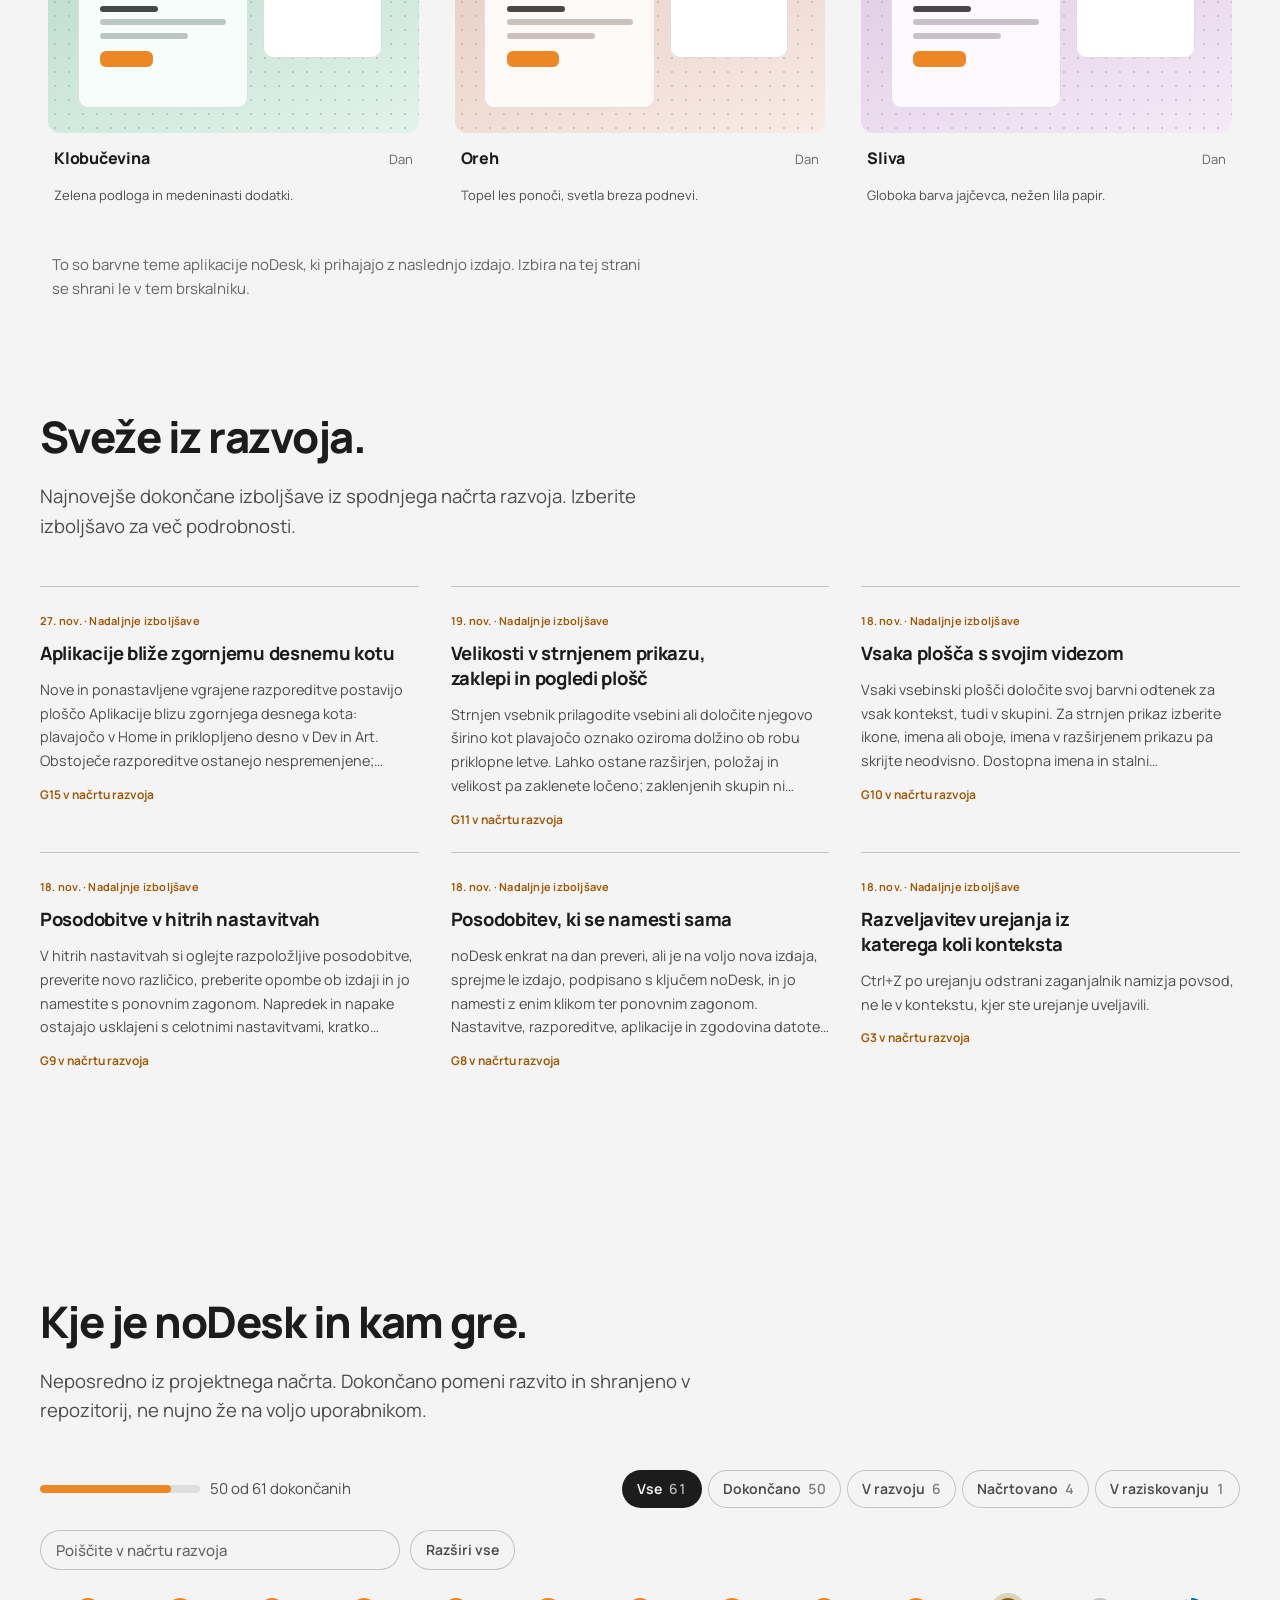
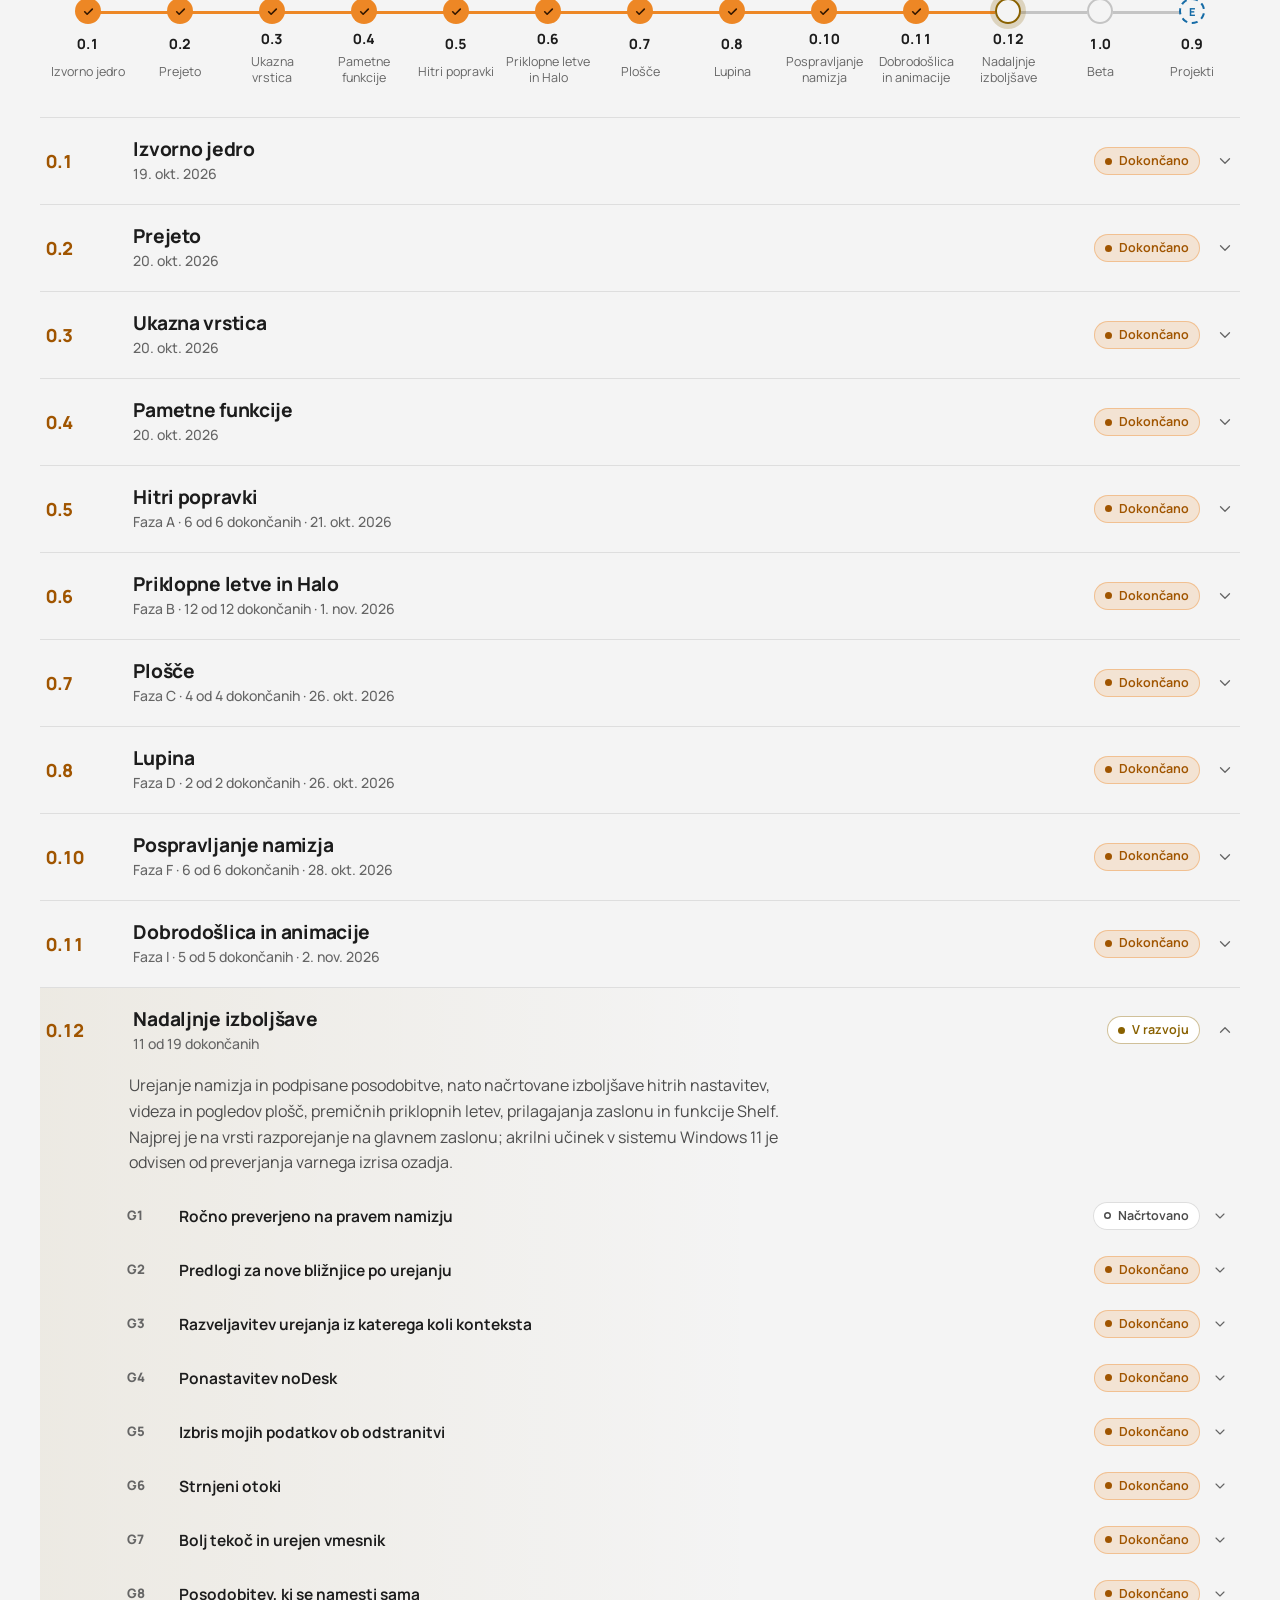
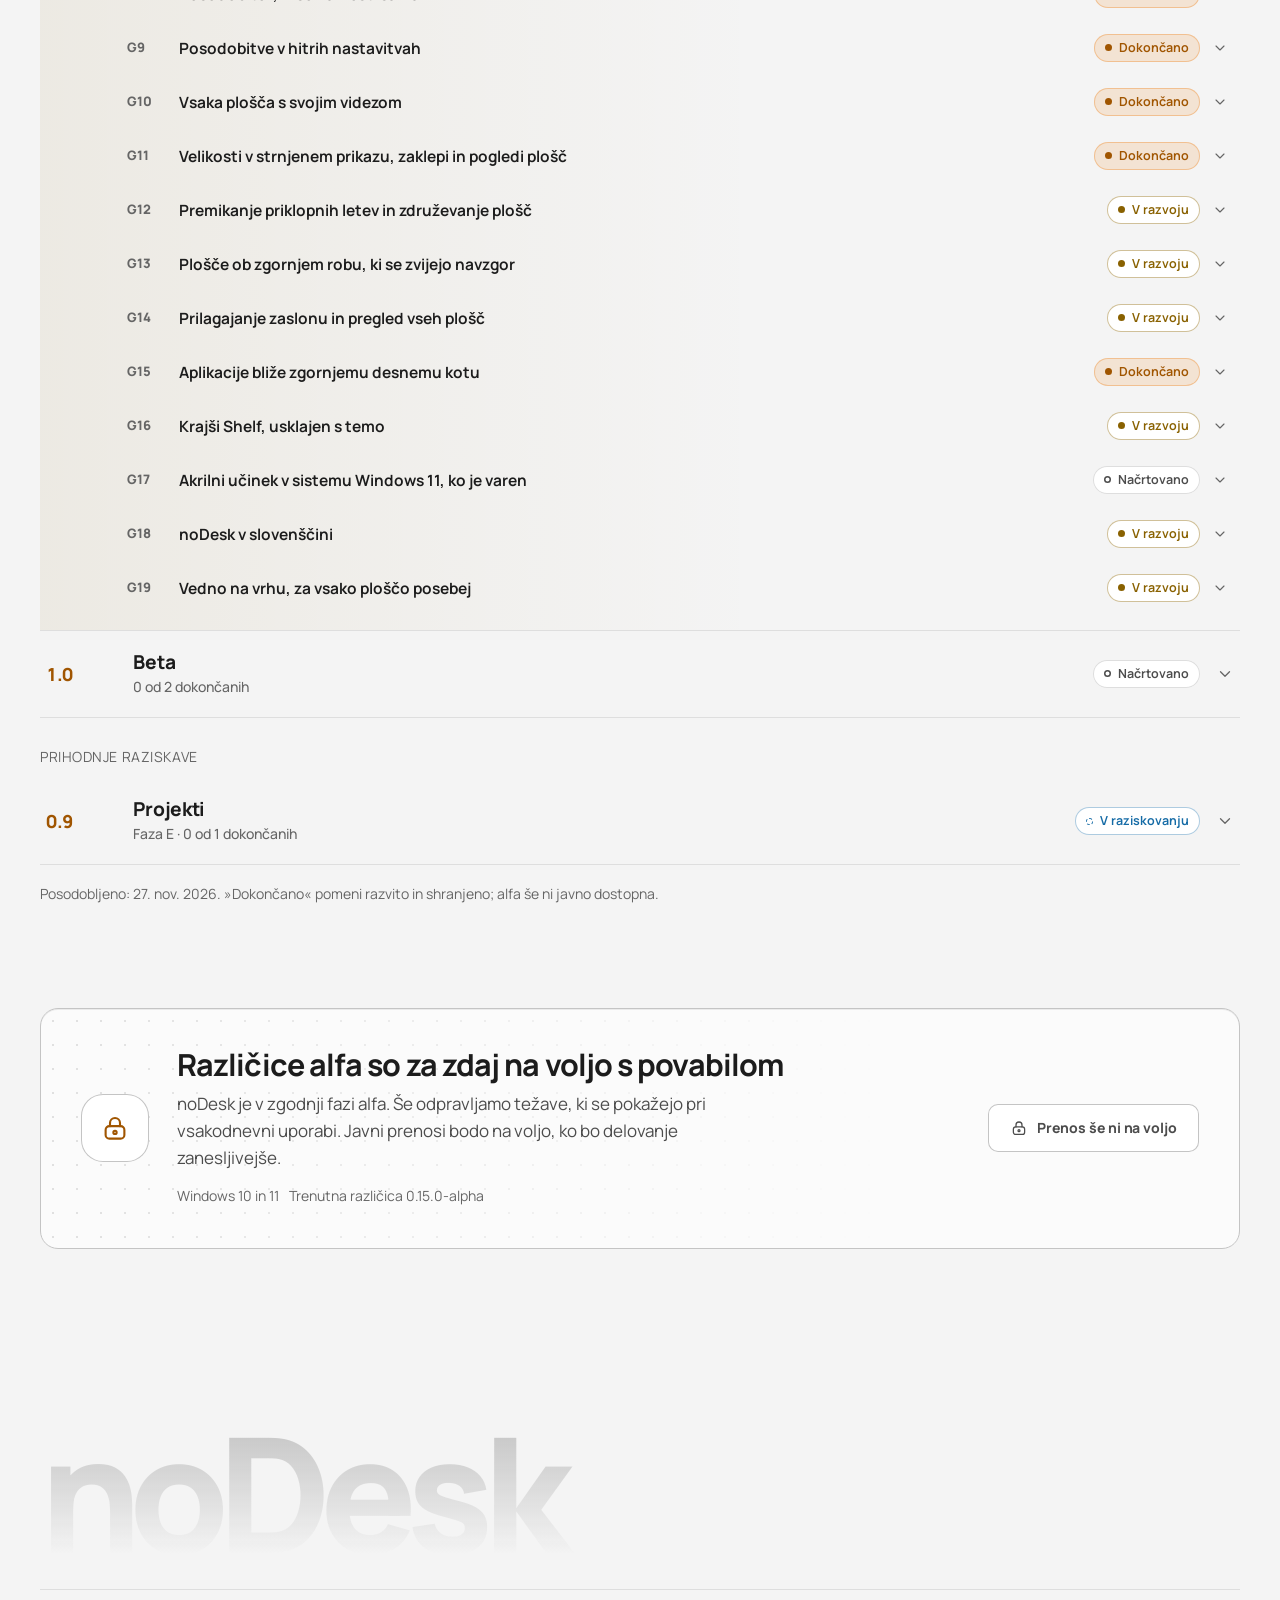
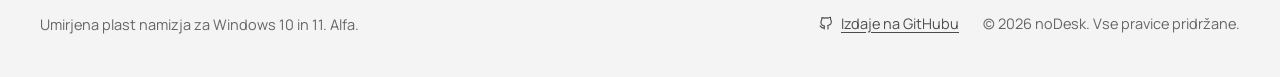
==== commit 90336a6c: "Site: update from ff7a880" ====
--- a/site/index.html
+++ b/site/index.html
@@ -15,8 +15,8 @@
 <meta name="twitter:description" data-en-content="Islands on your wallpaper, one Halo pill, a command bar on Alt+Space. Every move previewed, journaled and undoable." content="Otoki na ozadju, Halo in ukazna vrstica z Alt+Space. Vsak premik s predogledom, zapisom in razveljavitvijo.">
 <link rel="icon" href="favicon.svg" type="image/svg+xml">
 <link rel="preload" href="fonts/manrope-latin.woff2" as="font" type="font/woff2" crossorigin>
-<link rel="stylesheet" href="css/themes.css?v=3fd78d1f">
-<link rel="stylesheet" href="css/site.css?v=3fd78d1f">
+<link rel="stylesheet" href="css/themes.css?v=f7eb0375">
+<link rel="stylesheet" href="css/site.css?v=f7eb0375">
 <script>
   // Before first paint: the saved theme (family, mode, accent), the JS flag, and whether the intro plays.
   (function () {
@@ -289,7 +289,7 @@
     <div id="roadmap-root" aria-live="polite" style="min-height:560px">
       <p class="rm-empty"><span data-en="Loading the roadmap…">Nalaganje načrta razvoja …</span></p>
     </div>
-    <noscript><p class="rm-empty">The roadmap needs JavaScript. Current build 0.14.0-alpha.1. Done: 0.1 (Native core), 0.2 (Inbox), 0.3 (Command bar), 0.4 (Smart), 0.5 (Quick fixes), 0.6 (Docks &amp; Halo), 0.7 (Panels), 0.8 (Shell), 0.10 (Desktop cleanup), 0.11 (Welcome &amp; motion). In progress: 0.12 (Follow-ups). Planned: 1.0 (Beta). Being explored: 0.9 (Projects).</p></noscript>
+    <noscript><p class="rm-empty">The roadmap needs JavaScript. Current build 0.15.0-alpha. Done: 0.1 (Native core), 0.2 (Inbox), 0.3 (Command bar), 0.4 (Smart), 0.5 (Quick fixes), 0.6 (Docks &amp; Halo), 0.7 (Panels), 0.8 (Shell), 0.10 (Desktop cleanup), 0.11 (Welcome &amp; motion). In progress: 0.12 (Follow-ups). Planned: 1.0 (Beta). Being explored: 0.9 (Projects).</p></noscript>
   </div>
 </section>
 
@@ -324,8 +324,8 @@
 </footer>
 
 <script type="application/json" id="roadmap-fallback">
-{"schema":1,"channel":"alpha","current":{"version":"0.14.0-alpha.1"},"versions":[{"version":"0.1","name":"Native core","status":"done","date":"2026-10-19","summary":"The foundation: native edge rails and the Halo pill on Windows, islands on the wallpaper layer, themes that do not depend on Windows, user-defined contexts."},{"version":"0.2","name":"Inbox","status":"done","date":"2026-10-20","summary":"Real files for the first time: Desktop and Downloads watching, bins, a Tidy preview, auto-sort for sure things, and one shared undo for every move."},{"version":"0.3","name":"Command bar","status":"done","date":"2026-10-20","summary":"Alt+Space search and a small command grammar, a configurable hotkey, the Shelf for holding files, and Peek for quick previews."},{"version":"0.4","name":"Smart","status":"done","date":"2026-10-20","summary":"The local, no-AI helpers: desk health, smart rename, rule suggestions from your own moves, project folders, near-duplicate images, installer clean-up. Plus a guided first run, a per-user installer and signed auto-update."},{"version":"0.5","name":"Quick fixes","status":"done","phase":"A","date":"2026-10-21","summary":"A round of fixes from daily use: clearer settings, calmer defaults and a steadier Halo."},{"version":"0.6","name":"Docks & Halo","status":"done","phase":"B","summary":"Where the Halo and the docks live, and how they get out of your way: over apps, hidden until hover, or on the desktop, with compact modes and drop targets.","date":"2026-11-01"},{"version":"0.7","name":"Panels","status":"done","phase":"C","summary":"Panels that work harder: a fixed action bar, right-click menus everywhere, and panels you add yourself.","date":"2026-10-26"},{"version":"0.8","name":"Shell","status":"done","phase":"D","summary":"A Shell panel for the commands you keep retyping, with a terminal built in later.","date":"2026-10-26"},{"version":"0.9","name":"Projects","status":"exploring","phase":"E","summary":"What a project should mean in noDesk is still open. The idea on the table is a workspace that lays out its folder, apps, shell presets and notes."},{"version":"0.10","name":"Desktop cleanup","phase":"F","status":"done","summary":"An opt-in, reversible cleanup of the Windows desktop: shortcuts sorted into launcher categories, loose files into folders, native icons hidden only while you want them hidden.","date":"2026-10-28"},{"version":"0.11","name":"Welcome & motion","status":"done","phase":"I","date":"2026-11-02","summary":"A first run that shows the product, and an interface that moves with you: default contexts that demonstrate every panel, a guided welcome tour, and animation that explains what just happened."},{"version":"0.12","name":"Follow-ups","status":"in_progress","summary":"Desktop cleanup and signed updates, followed by planned improvements to Quick Settings, panel appearance and views, movable docks, screen-fit recovery and the Shelf. Primary-screen placement comes first; Windows 11 acrylic depends on safe backdrop testing."},{"version":"1.0","name":"Beta","status":"planned","summary":"Wider testing once the shape settles: polish, accessibility pass, code signing."}],"items":[{"id":"A1","version":"0.5","status":"done","commit":"a7dab07","title":"A real cog for settings","summary":"The settings icon was a sun. It is a proper cog now."},{"id":"A2","version":"0.5","status":"done","commit":"aa81f90","title":"A Halo mark that stays put","summary":"The n no longer slides when the pill grows on hover. A click on the resting pill opens the command bar."},{"id":"A3","version":"0.5","status":"done","commit":"08fec82","title":"Home, Art, Dev and Focus contexts","summary":"A friendlier default set, each with its own layout and accent. Home is the one that stays. Your own contexts are untouched."},{"id":"A4","version":"0.5","status":"done","commit":"f674d01","title":"Settings in sections, plus an App section","summary":"One section open at a time, remembered. The App section adds start with Windows, settings presets you can save, load, export and import, and a Quit button."},{"id":"A5","version":"0.5","status":"done","commit":"250aa38","title":"Denser panels and a Panel opacity setting","summary":"Panels are less see-through by default, and a slider lets you choose how much."},{"id":"A6","version":"0.5","status":"done","commit":"a20670f","title":"Upright labels on vertical docks","summary":"Letters stack top to bottom instead of lying sideways. Rotated text stays available as an option."},{"id":"B1","version":"0.6","status":"done","commit":"1fad14c","title":"Choose where the Halo and docks sit","summary":"Over your apps, hidden until you hover, or on the desktop behind them. The Halo defaults to over apps, compact."},{"id":"B2","version":"0.6","status":"done","commit":"7f3bd37","title":"Compact docks with staged reveal","summary":"A thin strip in the stack's accent colour widens when you point at it and opens the panel after a short dwell you can tune."},{"id":"B3","version":"0.6","status":"done","commit":"c7e9752","title":"Fix panels that are cut off on one side","summary":"Open dock panels had a squared-off edge against the screen. They now float just off the edge with rounded corners all round."},{"id":"B4","version":"0.6","status":"done","title":"Resize panels","summary":"Drag an edge or corner. Sizes are remembered per context, and a resize is undoable like any other change.","commit":"081d4dc","date":"2026-10-21"},{"id":"B5","version":"0.6","status":"done","title":"Clear drop targets, and drop on the Halo","summary":"Bins light up while you drag a file to them. Dropping files on the Halo offers actions that fit what you dropped, such as moving them to a bin or holding them on the Shelf, and a move can be undone.","commit":"f398876","date":"2026-10-21"},{"id":"B6","version":"0.6","status":"done","title":"Frosted-glass blur where Windows allows","summary":"Tried on Windows 10: the blur cannot be kept inside a panel's shape there, so panels keep the dense see-through look. Windows 11 is worth another try later.","commit":"e79dcfc","date":"2026-10-21"},{"id":"B7","version":"0.6","status":"done","title":"A drag grid on the desktop","summary":"A faint dot grid appears while you drag a panel or icon, so things line up. Static when reduced motion is on.","commit":"30f07ae","date":"2026-10-22"},{"id":"B8","version":"0.6","status":"done","title":"Progress for slow jobs","summary":"A line on the Halo and a bar in the panel for scans and other long jobs, with Cancel where it is possible.","commit":"e169af9","date":"2026-10-23"},{"id":"B9","version":"0.6","status":"done","commit":"5083364","title":"A new logo, app icon and tray icon","summary":"The Squared nD mark replaces the placeholder: a real multi-size app icon, a mark on the Halo that takes the context accent, and a tray icon with Quit."},{"id":"B10","version":"0.6","status":"done","title":"The drag grid shows on any wallpaper","summary":"The dots were drawn in the theme colour, so in a Day theme over a dark wallpaper only one dot showed. Each dot is now a light core with a dark edge and reads on any background.","commit":"f2b74ec","date":"2026-11-01"},{"id":"B11","version":"0.6","status":"done","title":"Quick settings and a wider Settings","summary":"The Halo's gear opens a small sheet with the things you change often: day or night, accent, panel opacity and the resting options. The full Settings is wide, with a page list on the left, and folds to a strip on a narrow screen.","commit":"f2b74ec","date":"2026-11-01"},{"id":"B12","version":"0.6","status":"done","title":"Click outside to close Settings","summary":"A click anywhere outside Settings, Quick settings or the desktop cleanup closes it, and the click still reaches what you clicked.","commit":"f2b74ec","date":"2026-11-01"},{"id":"C1","version":"0.7","status":"done","title":"A fixed action bar in each panel","summary":"The actions for your selection stay in view instead of scrolling away, with one suggestion that fits the moment.","commit":"b9d4fe6","date":"2026-10-26"},{"id":"C2","version":"0.7","status":"done","title":"Right-click menus","summary":"Open, open with, show in Explorer, copy path, rename, move to a bin, add to the Shelf. Also on noDesk's own surfaces for quick settings, layout and Quit.","commit":"b12b0a9","date":"2026-10-26"},{"id":"C3","version":"0.7","status":"done","title":"Add your own panels","summary":"Launcher groups, live folder views, saved searches and notes, each stackable, dockable or floating like any other panel.","commit":"402d80b","date":"2026-10-26"},{"id":"C4","version":"0.7","status":"done","title":"Choose your own scan folders","summary":"Add folders for noDesk to watch, each set to refresh automatically or only when you ask. Applies without a restart.","commit":"5249480","date":"2026-10-26"},{"id":"D1","version":"0.8","status":"done","title":"A Shell panel","summary":"Saved commands with a working folder, opened in Windows Terminal. A command builder fills in values you type each time, suggests commands from your project files and shows exactly what will run.","commit":"68f952c","date":"2026-10-26"},{"id":"D2","version":"0.8","status":"done","title":"A built-in terminal","summary":"Presets and shells run inside the Shell panel: live output in a real terminal, the processes it started, Stop and Run again, and a watch that tells you when a tool finishes, goes quiet waiting for you, or prints a word you pick.","commit":"4eddf1f","date":"2026-10-26"},{"id":"E","version":"0.9","status":"exploring","title":"Projects, once we decide what they are","summary":"Postponed for now. Options: a workspace that lays out your folder, apps and notes; plain project folders as today; or leave it to folder panels and launcher groups."},{"id":"F1","version":"0.10","status":"done","commit":"1ce6825","title":"Hiding the desktop icons safely","summary":"A spike showed the native icon layer can be hidden and always comes back: after a crash, an Explorer restart or quitting, with every icon position unchanged."},{"id":"F2","version":"0.10","status":"done","commit":"461b67a","title":"Sorting desktop shortcuts by what they are","summary":"Offline, explained and unit-tested: each shortcut gets a category (Code, Games, Office, Web, System and more) with a reason in words; files are grouped by kind."},{"id":"F3","version":"0.10","status":"done","title":"A preview before the desktop is cleaned up","summary":"A sheet shows the suggested categories before anything happens: drag or key shortcuts between them, add, rename or delete a category. Apply makes one Desktop launcher with a tab per category and one Ctrl+Z step; no shortcut file is moved.","commit":"222df73","date":"2026-10-28"},{"id":"F4","version":"0.10","status":"done","title":"The Desktop launcher, styled for many tabs","summary":"The launcher made by cleanup is tuned for a dozen categories: roomier tabs, a launch that is quick and clear.","commit":"2cbb67f","date":"2026-10-28"},{"id":"F5","version":"0.10","status":"done","title":"Hide the native icons while cleanup is on","summary":"Optional and always reversible: turning it off, quitting or a crash brings every icon back where it was.","commit":"e0b869b","date":"2026-10-28"},{"id":"F6","version":"0.10","status":"done","title":"Loose desktop files through Tidy","summary":"Files on the Desktop use the same preview and plan as Tidy, into folders you can undo.","commit":"7807303","date":"2026-10-28"},{"id":"I1","version":"0.11","status":"done","title":"Default contexts that show every panel","summary":"Home, Art, Dev and Focus are rebuilt on the 24-point grid and together include a Shell, Folder, View and Launcher panel, so a fresh install shows what panels can do.","commit":"ccaf3e8","date":"2026-11-02"},{"id":"I2","version":"0.11","status":"done","title":"Back to the built-in layout, with undo","summary":"“Use the built-in layout” in Settings and the command bar replaces your layout in one step, and Ctrl+Z restores the one you had.","commit":"ccaf3e8","date":"2026-11-02"},{"id":"I3","version":"0.11","status":"done","title":"Motion that explains","summary":"Islands glide when you undo, redo or switch context, dropped panels spring onto the grid, parts and sheets animate in, sheets fade out, and presses give feedback. All of it respects reduced motion.","commit":"ccaf3e8","date":"2026-11-02"},{"id":"I4","version":"0.11","status":"done","title":"An animated welcome tour","summary":"A centred sheet with a short logo intro, seven animated feature scenes, then folder and hotkey setup. It replaces the text tour in Settings.","commit":"ccaf3e8","date":"2026-11-02"},{"id":"I5","version":"0.11","status":"done","title":"Small fixes from daily use","summary":"All settings opens from Quick settings again (the window lost focus and closed it first), and the Halo clock has more room before the pill’s rounded end.","commit":"ccaf3e8","date":"2026-11-02"},{"id":"G1","version":"0.12","status":"planned","title":"Checked by hand on a real desktop","summary":"Dragging shortcuts between categories, launching from the Desktop launcher, high-DPI screens, the day theme, and an Explorer restart while the icons are hidden."},{"id":"G2","version":"0.12","status":"done","title":"New shortcuts offered after a cleanup","summary":"A shortcut that lands on the Desktop later is suggested for its category instead of waiting for the next full cleanup.","commit":"2c13137","date":"2026-11-18"},{"id":"G3","version":"0.12","status":"done","title":"Undo cleanup from any context","summary":"Ctrl+Z after a cleanup removes the Desktop launcher everywhere, not only in the context where it was applied.","commit":"2c13137","date":"2026-11-18"},{"id":"G4","version":"0.12","status":"done","title":"Reset noDesk","summary":"Settings and the command bar can delete noDesk’s own settings and data and start again as on a first run, after a clear two-step check. Your files and bins stay.","commit":"59915d6","date":"2026-11-02"},{"id":"G5","version":"0.12","status":"done","title":"Delete my data when uninstalling","summary":"The uninstaller offers to delete noDesk’s settings and data too. Off by default, and an update never deletes anything.","commit":"56c93c6","date":"2026-11-02"},{"id":"G6","version":"0.12","status":"done","title":"Compact islands","summary":"A collapsed island shrinks to a small chip showing its icon, its name or both, and opens to its full size while you point at it. A tidier desktop with no empty bars.","commit":"4154368","date":"2026-11-02"},{"id":"G7","version":"0.12","status":"done","title":"A smoother, tidier interface","summary":"The Halo says what just happened in plain words, sheets open without a stray focus ring, the launcher grid and Settings pages line up, file rows show what kind of file they are, and idle panels do less work in the background.","commit":"4b62d3a","date":"2026-11-04"},{"id":"G8","version":"0.12","status":"done","title":"An update that installs itself","summary":"noDesk checks once a day for a new build, accepts only one signed with the noDesk key, and installs it with one click and a restart. Settings, layouts, apps and your file history all come through the update untouched.","commit":"79fb33e","date":"2026-11-18"},{"id":"G9","version":"0.12","status":"done","title":"Updates in Quick Settings","summary":"See available updates, check for a new version, read release notes and install with a restart from Quick Settings. Progress and errors stay in sync with full Settings, and the brief Halo notification stays.","commit":"d854be4","date":"2026-11-18"},{"id":"G10","version":"0.12","status":"done","title":"Each panel, its own appearance","summary":"Give each content panel its own tint in each context, even when grouped. Choose icons, names or both when collapsed and independently hide expanded names, with accessible names and stable identifiers to keep similar panels distinguishable.","commit":"0079d7f","date":"2026-11-18"},{"id":"G11","version":"0.12","status":"done","title":"Collapsed sizes, locks and panel views","summary":"Fit a collapsed container to its contents or set its width for a floating chip and its length along a dock edge. Keep expanded and lock position and size independently; locked groups resist regrouping and neighboring docks moving or shrinking them. Any content panel can also switch between a compact list, a detailed list with more per row and a grid whose tiles you can size, remembered per panel.","commit":"5d2c70e","date":"2026-11-19"},{"id":"G12","version":"0.12","status":"in_progress","title":"Move docks and bring panels together","summary":"Move docks along an edge, pull them free or drag panels to any of the four edges to dock. Drop a panel or whole group onto an existing dock to join it, with a preview, cancellation and one-step undo while preserving panel order and the destination layout.","commit":null},{"id":"G13","version":"0.12","status":"in_progress","title":"Top-edge panels that roll up","summary":"A top-docked panel opens downward with its title and handle below the content, then rolls upward into a compact strip. Floating panels and panels on other edges keep their normal header position.","commit":null},{"id":"G14","version":"0.12","status":"in_progress","title":"Screen-fit recovery and All panels","summary":"Temporarily fit panels to a smaller primary-screen work area without losing saved positions or locks. Scroll crowded docks, use temporary floating recovery chips when needed, and reach every panel through a keyboard-accessible All panels browser. Full multi-monitor placement and shared-edge avoidance are not part of this step. Long names show whole or as an icon, never cut with dots; a setting chooses whether a dock grows first.","commit":null},{"id":"G15","version":"0.12","status":"done","title":"Apps toward the upper right","summary":"New and reset built-in layouts put Apps near the upper right, floating in Home and right-docked in Dev and Art. Existing layouts stay untouched; an explicit Apps-only action can separate and reposition it without resetting the rest of the context.","commit":"ff38284","date":"2026-11-27"},{"id":"G16","version":"0.12","status":"in_progress","title":"A shorter, themed Shelf","summary":"Keep the Shelf on the right with a shorter 160-DIP resting strip, adjustable from 80 to 320 DIP and movable vertically. Its expanded panel adopts the app’s colors and rounded styling without reducing its normal capacity or changing how it holds files.","commit":null},{"id":"G17","version":"0.12","status":"planned","title":"Windows 11 acrylic, when safe","summary":"Choose Auto, Acrylic or the current translucent style. Auto prefers acrylic on Windows 11 only where testing proves the backdrop stays inside the intended surface; unsupported or unsafe surfaces keep a readable fallback. Windows 11 support remains conditional on that validation."},{"id":"G18","version":"0.12","status":"in_progress","title":"noDesk in Slovenian","summary":"Translate the whole app into Slovenian. On first start, use Slovenian when the system language is Slovenian; otherwise use English.","commit":null},{"id":"G19","version":"0.12","status":"in_progress","title":"Always on top, one panel at a time","summary":"Keep any island or dock above your apps or on the desktop, right from its header or right-click menu. The Halo has the same choice, and one command returns everything to your default.","commit":null},{"id":"H1","version":"1.0","status":"planned","title":"An accessibility pass","summary":"Screen-reader names, keyboard reach and contrast checked on every panel, rail and sheet."},{"id":"H2","version":"1.0","status":"planned","title":"A signed installer you can download","summary":"Code signing so Windows does not warn, and a download on this page once the beta opens."}],"generatedAt":"2026-11-27T18:19:07+01:00"}
+{"schema":1,"channel":"alpha","current":{"version":"0.15.0-alpha"},"versions":[{"version":"0.1","name":"Native core","status":"done","date":"2026-10-19","summary":"The foundation: native edge rails and the Halo pill on Windows, islands on the wallpaper layer, themes that do not depend on Windows, user-defined contexts."},{"version":"0.2","name":"Inbox","status":"done","date":"2026-10-20","summary":"Real files for the first time: Desktop and Downloads watching, bins, a Tidy preview, auto-sort for sure things, and one shared undo for every move."},{"version":"0.3","name":"Command bar","status":"done","date":"2026-10-20","summary":"Alt+Space search and a small command grammar, a configurable hotkey, the Shelf for holding files, and Peek for quick previews."},{"version":"0.4","name":"Smart","status":"done","date":"2026-10-20","summary":"The local, no-AI helpers: desk health, smart rename, rule suggestions from your own moves, project folders, near-duplicate images, installer clean-up. Plus a guided first run, a per-user installer and signed auto-update."},{"version":"0.5","name":"Quick fixes","status":"done","phase":"A","date":"2026-10-21","summary":"A round of fixes from daily use: clearer settings, calmer defaults and a steadier Halo."},{"version":"0.6","name":"Docks & Halo","status":"done","phase":"B","summary":"Where the Halo and the docks live, and how they get out of your way: over apps, hidden until hover, or on the desktop, with compact modes and drop targets.","date":"2026-11-01"},{"version":"0.7","name":"Panels","status":"done","phase":"C","summary":"Panels that work harder: a fixed action bar, right-click menus everywhere, and panels you add yourself.","date":"2026-10-26"},{"version":"0.8","name":"Shell","status":"done","phase":"D","summary":"A Shell panel for the commands you keep retyping, with a terminal built in later.","date":"2026-10-26"},{"version":"0.9","name":"Projects","status":"exploring","phase":"E","summary":"What a project should mean in noDesk is still open. The idea on the table is a workspace that lays out its folder, apps, shell presets and notes."},{"version":"0.10","name":"Desktop cleanup","phase":"F","status":"done","summary":"An opt-in, reversible cleanup of the Windows desktop: shortcuts sorted into launcher categories, loose files into folders, native icons hidden only while you want them hidden.","date":"2026-10-28"},{"version":"0.11","name":"Welcome & motion","status":"done","phase":"I","date":"2026-11-02","summary":"A first run that shows the product, and an interface that moves with you: default contexts that demonstrate every panel, a guided welcome tour, and animation that explains what just happened."},{"version":"0.12","name":"Follow-ups","status":"in_progress","summary":"Desktop cleanup and signed updates, followed by planned improvements to Quick Settings, panel appearance and views, movable docks, screen-fit recovery and the Shelf. Primary-screen placement comes first; Windows 11 acrylic depends on safe backdrop testing."},{"version":"1.0","name":"Beta","status":"planned","summary":"Wider testing once the shape settles: polish, accessibility pass, code signing."}],"items":[{"id":"A1","version":"0.5","status":"done","commit":"a7dab07","title":"A real cog for settings","summary":"The settings icon was a sun. It is a proper cog now."},{"id":"A2","version":"0.5","status":"done","commit":"aa81f90","title":"A Halo mark that stays put","summary":"The n no longer slides when the pill grows on hover. A click on the resting pill opens the command bar."},{"id":"A3","version":"0.5","status":"done","commit":"08fec82","title":"Home, Art, Dev and Focus contexts","summary":"A friendlier default set, each with its own layout and accent. Home is the one that stays. Your own contexts are untouched."},{"id":"A4","version":"0.5","status":"done","commit":"f674d01","title":"Settings in sections, plus an App section","summary":"One section open at a time, remembered. The App section adds start with Windows, settings presets you can save, load, export and import, and a Quit button."},{"id":"A5","version":"0.5","status":"done","commit":"250aa38","title":"Denser panels and a Panel opacity setting","summary":"Panels are less see-through by default, and a slider lets you choose how much."},{"id":"A6","version":"0.5","status":"done","commit":"a20670f","title":"Upright labels on vertical docks","summary":"Letters stack top to bottom instead of lying sideways. Rotated text stays available as an option."},{"id":"B1","version":"0.6","status":"done","commit":"1fad14c","title":"Choose where the Halo and docks sit","summary":"Over your apps, hidden until you hover, or on the desktop behind them. The Halo defaults to over apps, compact."},{"id":"B2","version":"0.6","status":"done","commit":"7f3bd37","title":"Compact docks with staged reveal","summary":"A thin strip in the stack's accent colour widens when you point at it and opens the panel after a short dwell you can tune."},{"id":"B3","version":"0.6","status":"done","commit":"c7e9752","title":"Fix panels that are cut off on one side","summary":"Open dock panels had a squared-off edge against the screen. They now float just off the edge with rounded corners all round."},{"id":"B4","version":"0.6","status":"done","title":"Resize panels","summary":"Drag an edge or corner. Sizes are remembered per context, and a resize is undoable like any other change.","commit":"081d4dc","date":"2026-10-21"},{"id":"B5","version":"0.6","status":"done","title":"Clear drop targets, and drop on the Halo","summary":"Bins light up while you drag a file to them. Dropping files on the Halo offers actions that fit what you dropped, such as moving them to a bin or holding them on the Shelf, and a move can be undone.","commit":"f398876","date":"2026-10-21"},{"id":"B6","version":"0.6","status":"done","title":"Frosted-glass blur where Windows allows","summary":"Tried on Windows 10: the blur cannot be kept inside a panel's shape there, so panels keep the dense see-through look. Windows 11 is worth another try later.","commit":"e79dcfc","date":"2026-10-21"},{"id":"B7","version":"0.6","status":"done","title":"A drag grid on the desktop","summary":"A faint dot grid appears while you drag a panel or icon, so things line up. Static when reduced motion is on.","commit":"30f07ae","date":"2026-10-22"},{"id":"B8","version":"0.6","status":"done","title":"Progress for slow jobs","summary":"A line on the Halo and a bar in the panel for scans and other long jobs, with Cancel where it is possible.","commit":"e169af9","date":"2026-10-23"},{"id":"B9","version":"0.6","status":"done","commit":"5083364","title":"A new logo, app icon and tray icon","summary":"The Squared nD mark replaces the placeholder: a real multi-size app icon, a mark on the Halo that takes the context accent, and a tray icon with Quit."},{"id":"B10","version":"0.6","status":"done","title":"The drag grid shows on any wallpaper","summary":"The dots were drawn in the theme colour, so in a Day theme over a dark wallpaper only one dot showed. Each dot is now a light core with a dark edge and reads on any background.","commit":"f2b74ec","date":"2026-11-01"},{"id":"B11","version":"0.6","status":"done","title":"Quick settings and a wider Settings","summary":"The Halo's gear opens a small sheet with the things you change often: day or night, accent, panel opacity and the resting options. The full Settings is wide, with a page list on the left, and folds to a strip on a narrow screen.","commit":"f2b74ec","date":"2026-11-01"},{"id":"B12","version":"0.6","status":"done","title":"Click outside to close Settings","summary":"A click anywhere outside Settings, Quick settings or the desktop cleanup closes it, and the click still reaches what you clicked.","commit":"f2b74ec","date":"2026-11-01"},{"id":"C1","version":"0.7","status":"done","title":"A fixed action bar in each panel","summary":"The actions for your selection stay in view instead of scrolling away, with one suggestion that fits the moment.","commit":"b9d4fe6","date":"2026-10-26"},{"id":"C2","version":"0.7","status":"done","title":"Right-click menus","summary":"Open, open with, show in Explorer, copy path, rename, move to a bin, add to the Shelf. Also on noDesk's own surfaces for quick settings, layout and Quit.","commit":"b12b0a9","date":"2026-10-26"},{"id":"C3","version":"0.7","status":"done","title":"Add your own panels","summary":"Launcher groups, live folder views, saved searches and notes, each stackable, dockable or floating like any other panel.","commit":"402d80b","date":"2026-10-26"},{"id":"C4","version":"0.7","status":"done","title":"Choose your own scan folders","summary":"Add folders for noDesk to watch, each set to refresh automatically or only when you ask. Applies without a restart.","commit":"5249480","date":"2026-10-26"},{"id":"D1","version":"0.8","status":"done","title":"A Shell panel","summary":"Saved commands with a working folder, opened in Windows Terminal. A command builder fills in values you type each time, suggests commands from your project files and shows exactly what will run.","commit":"68f952c","date":"2026-10-26"},{"id":"D2","version":"0.8","status":"done","title":"A built-in terminal","summary":"Presets and shells run inside the Shell panel: live output in a real terminal, the processes it started, Stop and Run again, and a watch that tells you when a tool finishes, goes quiet waiting for you, or prints a word you pick.","commit":"4eddf1f","date":"2026-10-26"},{"id":"E","version":"0.9","status":"exploring","title":"Projects, once we decide what they are","summary":"Postponed for now. Options: a workspace that lays out your folder, apps and notes; plain project folders as today; or leave it to folder panels and launcher groups."},{"id":"F1","version":"0.10","status":"done","commit":"1ce6825","title":"Hiding the desktop icons safely","summary":"A spike showed the native icon layer can be hidden and always comes back: after a crash, an Explorer restart or quitting, with every icon position unchanged."},{"id":"F2","version":"0.10","status":"done","commit":"461b67a","title":"Sorting desktop shortcuts by what they are","summary":"Offline, explained and unit-tested: each shortcut gets a category (Code, Games, Office, Web, System and more) with a reason in words; files are grouped by kind."},{"id":"F3","version":"0.10","status":"done","title":"A preview before the desktop is cleaned up","summary":"A sheet shows the suggested categories before anything happens: drag or key shortcuts between them, add, rename or delete a category. Apply makes one Desktop launcher with a tab per category and one Ctrl+Z step; no shortcut file is moved.","commit":"222df73","date":"2026-10-28"},{"id":"F4","version":"0.10","status":"done","title":"The Desktop launcher, styled for many tabs","summary":"The launcher made by cleanup is tuned for a dozen categories: roomier tabs, a launch that is quick and clear.","commit":"2cbb67f","date":"2026-10-28"},{"id":"F5","version":"0.10","status":"done","title":"Hide the native icons while cleanup is on","summary":"Optional and always reversible: turning it off, quitting or a crash brings every icon back where it was.","commit":"e0b869b","date":"2026-10-28"},{"id":"F6","version":"0.10","status":"done","title":"Loose desktop files through Tidy","summary":"Files on the Desktop use the same preview and plan as Tidy, into folders you can undo.","commit":"7807303","date":"2026-10-28"},{"id":"I1","version":"0.11","status":"done","title":"Default contexts that show every panel","summary":"Home, Art, Dev and Focus are rebuilt on the 24-point grid and together include a Shell, Folder, View and Launcher panel, so a fresh install shows what panels can do.","commit":"ccaf3e8","date":"2026-11-02"},{"id":"I2","version":"0.11","status":"done","title":"Back to the built-in layout, with undo","summary":"“Use the built-in layout” in Settings and the command bar replaces your layout in one step, and Ctrl+Z restores the one you had.","commit":"ccaf3e8","date":"2026-11-02"},{"id":"I3","version":"0.11","status":"done","title":"Motion that explains","summary":"Islands glide when you undo, redo or switch context, dropped panels spring onto the grid, parts and sheets animate in, sheets fade out, and presses give feedback. All of it respects reduced motion.","commit":"ccaf3e8","date":"2026-11-02"},{"id":"I4","version":"0.11","status":"done","title":"An animated welcome tour","summary":"A centred sheet with a short logo intro, seven animated feature scenes, then folder and hotkey setup. It replaces the text tour in Settings.","commit":"ccaf3e8","date":"2026-11-02"},{"id":"I5","version":"0.11","status":"done","title":"Small fixes from daily use","summary":"All settings opens from Quick settings again (the window lost focus and closed it first), and the Halo clock has more room before the pill’s rounded end.","commit":"ccaf3e8","date":"2026-11-02"},{"id":"G1","version":"0.12","status":"planned","title":"Checked by hand on a real desktop","summary":"Dragging shortcuts between categories, launching from the Desktop launcher, high-DPI screens, the day theme, and an Explorer restart while the icons are hidden."},{"id":"G2","version":"0.12","status":"done","title":"New shortcuts offered after a cleanup","summary":"A shortcut that lands on the Desktop later is suggested for its category instead of waiting for the next full cleanup.","commit":"2c13137","date":"2026-11-18"},{"id":"G3","version":"0.12","status":"done","title":"Undo cleanup from any context","summary":"Ctrl+Z after a cleanup removes the Desktop launcher everywhere, not only in the context where it was applied.","commit":"2c13137","date":"2026-11-18"},{"id":"G4","version":"0.12","status":"done","title":"Reset noDesk","summary":"Settings and the command bar can delete noDesk’s own settings and data and start again as on a first run, after a clear two-step check. Your files and bins stay.","commit":"59915d6","date":"2026-11-02"},{"id":"G5","version":"0.12","status":"done","title":"Delete my data when uninstalling","summary":"The uninstaller offers to delete noDesk’s settings and data too. Off by default, and an update never deletes anything.","commit":"56c93c6","date":"2026-11-02"},{"id":"G6","version":"0.12","status":"done","title":"Compact islands","summary":"A collapsed island shrinks to a small chip showing its icon, its name or both, and opens to its full size while you point at it. A tidier desktop with no empty bars.","commit":"4154368","date":"2026-11-02"},{"id":"G7","version":"0.12","status":"done","title":"A smoother, tidier interface","summary":"The Halo says what just happened in plain words, sheets open without a stray focus ring, the launcher grid and Settings pages line up, file rows show what kind of file they are, and idle panels do less work in the background.","commit":"4b62d3a","date":"2026-11-04"},{"id":"G8","version":"0.12","status":"done","title":"An update that installs itself","summary":"noDesk checks once a day for a new build, accepts only one signed with the noDesk key, and installs it with one click and a restart. Settings, layouts, apps and your file history all come through the update untouched.","commit":"79fb33e","date":"2026-11-18"},{"id":"G9","version":"0.12","status":"done","title":"Updates in Quick Settings","summary":"See available updates, check for a new version, read release notes and install with a restart from Quick Settings. Progress and errors stay in sync with full Settings, and the brief Halo notification stays.","commit":"d854be4","date":"2026-11-18"},{"id":"G10","version":"0.12","status":"done","title":"Each panel, its own appearance","summary":"Give each content panel its own tint in each context, even when grouped. Choose icons, names or both when collapsed and independently hide expanded names, with accessible names and stable identifiers to keep similar panels distinguishable.","commit":"0079d7f","date":"2026-11-18"},{"id":"G11","version":"0.12","status":"done","title":"Collapsed sizes, locks and panel views","summary":"Fit a collapsed container to its contents or set its width for a floating chip and its length along a dock edge. Keep expanded and lock position and size independently; locked groups resist regrouping and neighboring docks moving or shrinking them. Any content panel can also switch between a compact list, a detailed list with more per row and a grid whose tiles you can size, remembered per panel.","commit":"5d2c70e","date":"2026-11-19"},{"id":"G12","version":"0.12","status":"in_progress","title":"Move docks and bring panels together","summary":"Move docks along an edge, pull them free or drag panels to any of the four edges to dock. Drop a panel or whole group onto an existing dock to join it, with a preview, cancellation and one-step undo while preserving panel order and the destination layout.","commit":null},{"id":"G13","version":"0.12","status":"in_progress","title":"Top-edge panels that roll up","summary":"A top-docked panel opens downward with its title and handle below the content, then rolls upward into a compact strip. Floating panels and panels on other edges keep their normal header position.","commit":null},{"id":"G14","version":"0.12","status":"in_progress","title":"Screen-fit recovery and All panels","summary":"Temporarily fit panels to a smaller primary-screen work area without losing saved positions or locks. Scroll crowded docks, use temporary floating recovery chips when needed, and reach every panel through a keyboard-accessible All panels browser. Full multi-monitor placement and shared-edge avoidance are not part of this step. Long names show whole or as an icon, never cut with dots; a setting chooses whether a dock grows first.","commit":null},{"id":"G15","version":"0.12","status":"done","title":"Apps toward the upper right","summary":"New and reset built-in layouts put Apps near the upper right, floating in Home and right-docked in Dev and Art. Existing layouts stay untouched; an explicit Apps-only action can separate and reposition it without resetting the rest of the context.","commit":"ff38284","date":"2026-11-27"},{"id":"G16","version":"0.12","status":"in_progress","title":"A shorter, themed Shelf","summary":"Keep the Shelf on the right with a shorter 160-DIP resting strip, adjustable from 80 to 320 DIP and movable vertically. Its expanded panel adopts the app’s colors and rounded styling without reducing its normal capacity or changing how it holds files.","commit":null},{"id":"G17","version":"0.12","status":"planned","title":"Windows 11 acrylic, when safe","summary":"Choose Auto, Acrylic or the current translucent style. Auto prefers acrylic on Windows 11 only where testing proves the backdrop stays inside the intended surface; unsupported or unsafe surfaces keep a readable fallback. Windows 11 support remains conditional on that validation."},{"id":"G18","version":"0.12","status":"in_progress","title":"noDesk in Slovenian","summary":"Translate the whole app into Slovenian. On first start, use Slovenian when the system language is Slovenian; otherwise use English.","commit":null},{"id":"G19","version":"0.12","status":"in_progress","title":"Always on top, one panel at a time","summary":"Keep any island or dock above your apps or on the desktop, right from its header or right-click menu. The Halo has the same choice, and one command returns everything to your default.","commit":null},{"id":"H1","version":"1.0","status":"planned","title":"An accessibility pass","summary":"Screen-reader names, keyboard reach and contrast checked on every panel, rail and sheet."},{"id":"H2","version":"1.0","status":"planned","title":"A signed installer you can download","summary":"Code signing so Windows does not warn, and a download on this page once the beta opens."}],"generatedAt":"2026-11-27T20:13:58+01:00"}
 </script>
-<script type="module" src="js/main.js?v=3fd78d1f"></script>
+<script type="module" src="js/main.js?v=f7eb0375"></script>
 </body>
 </html>
